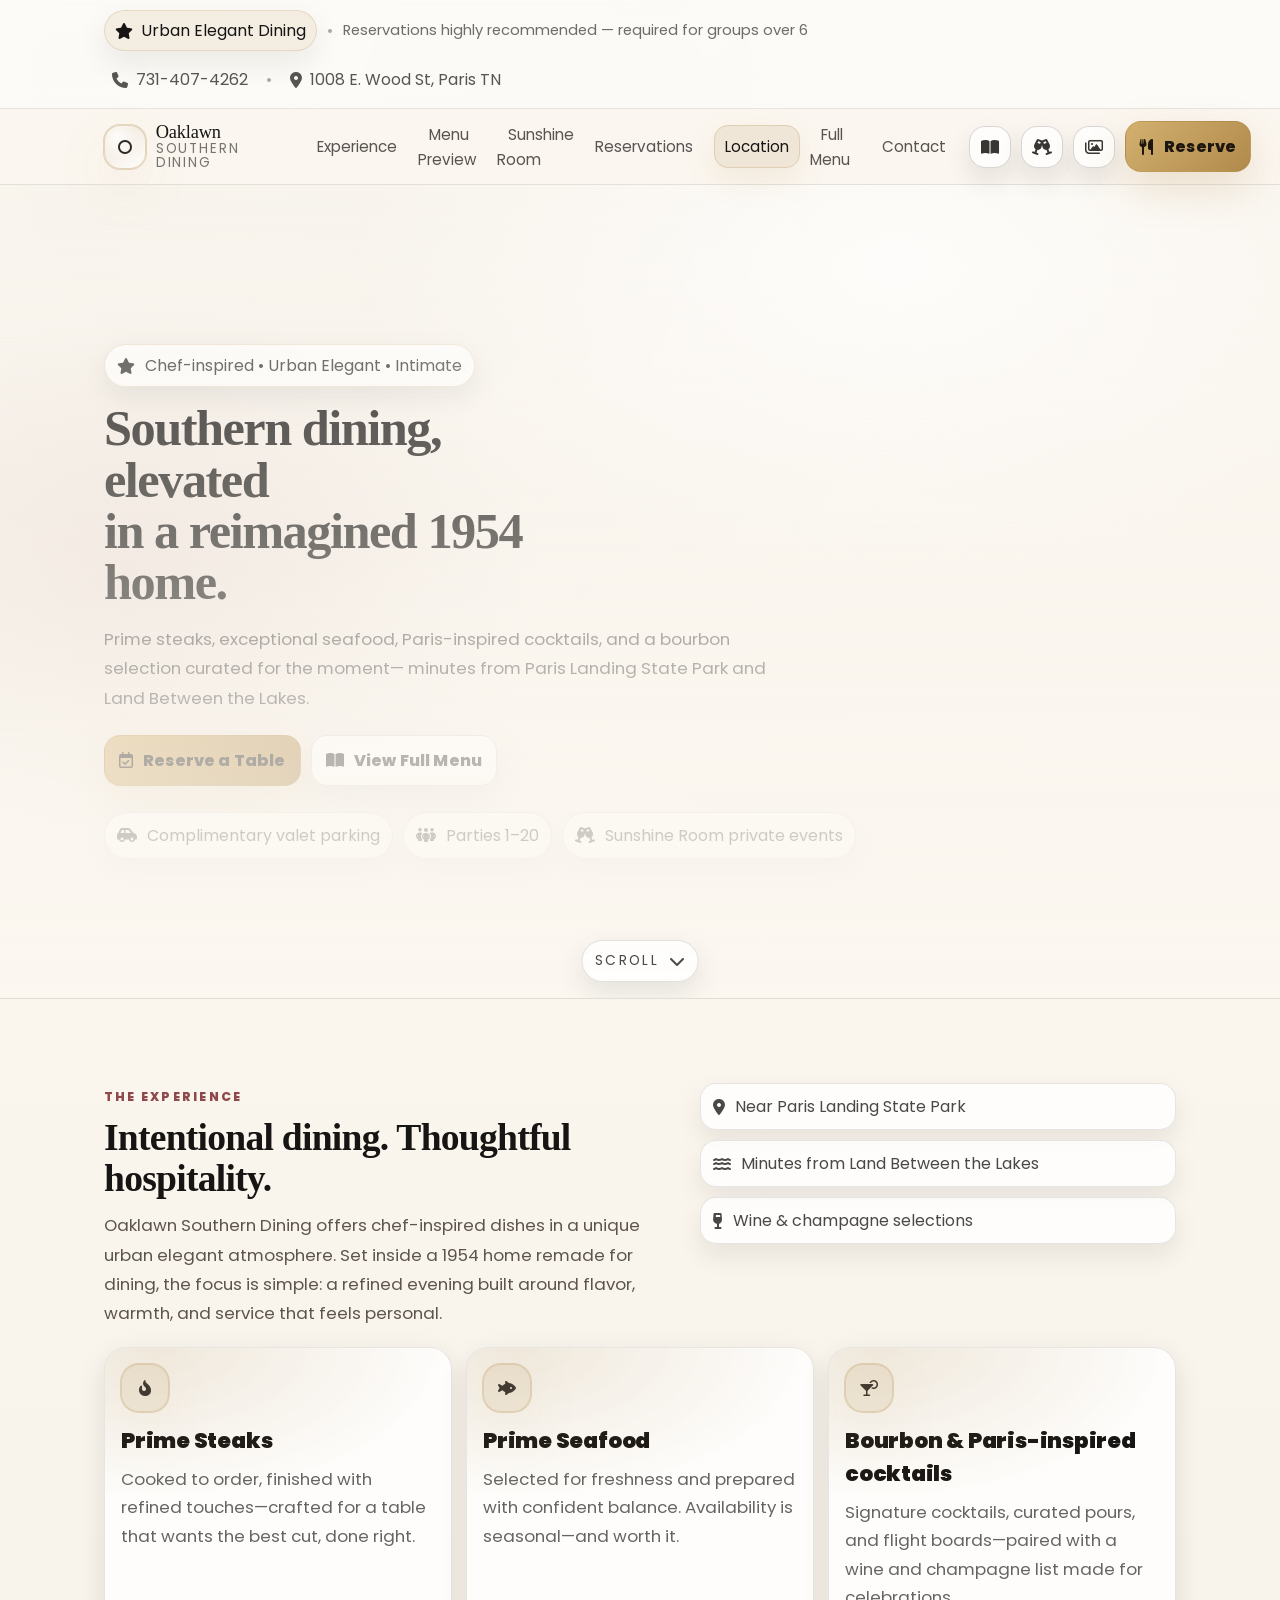
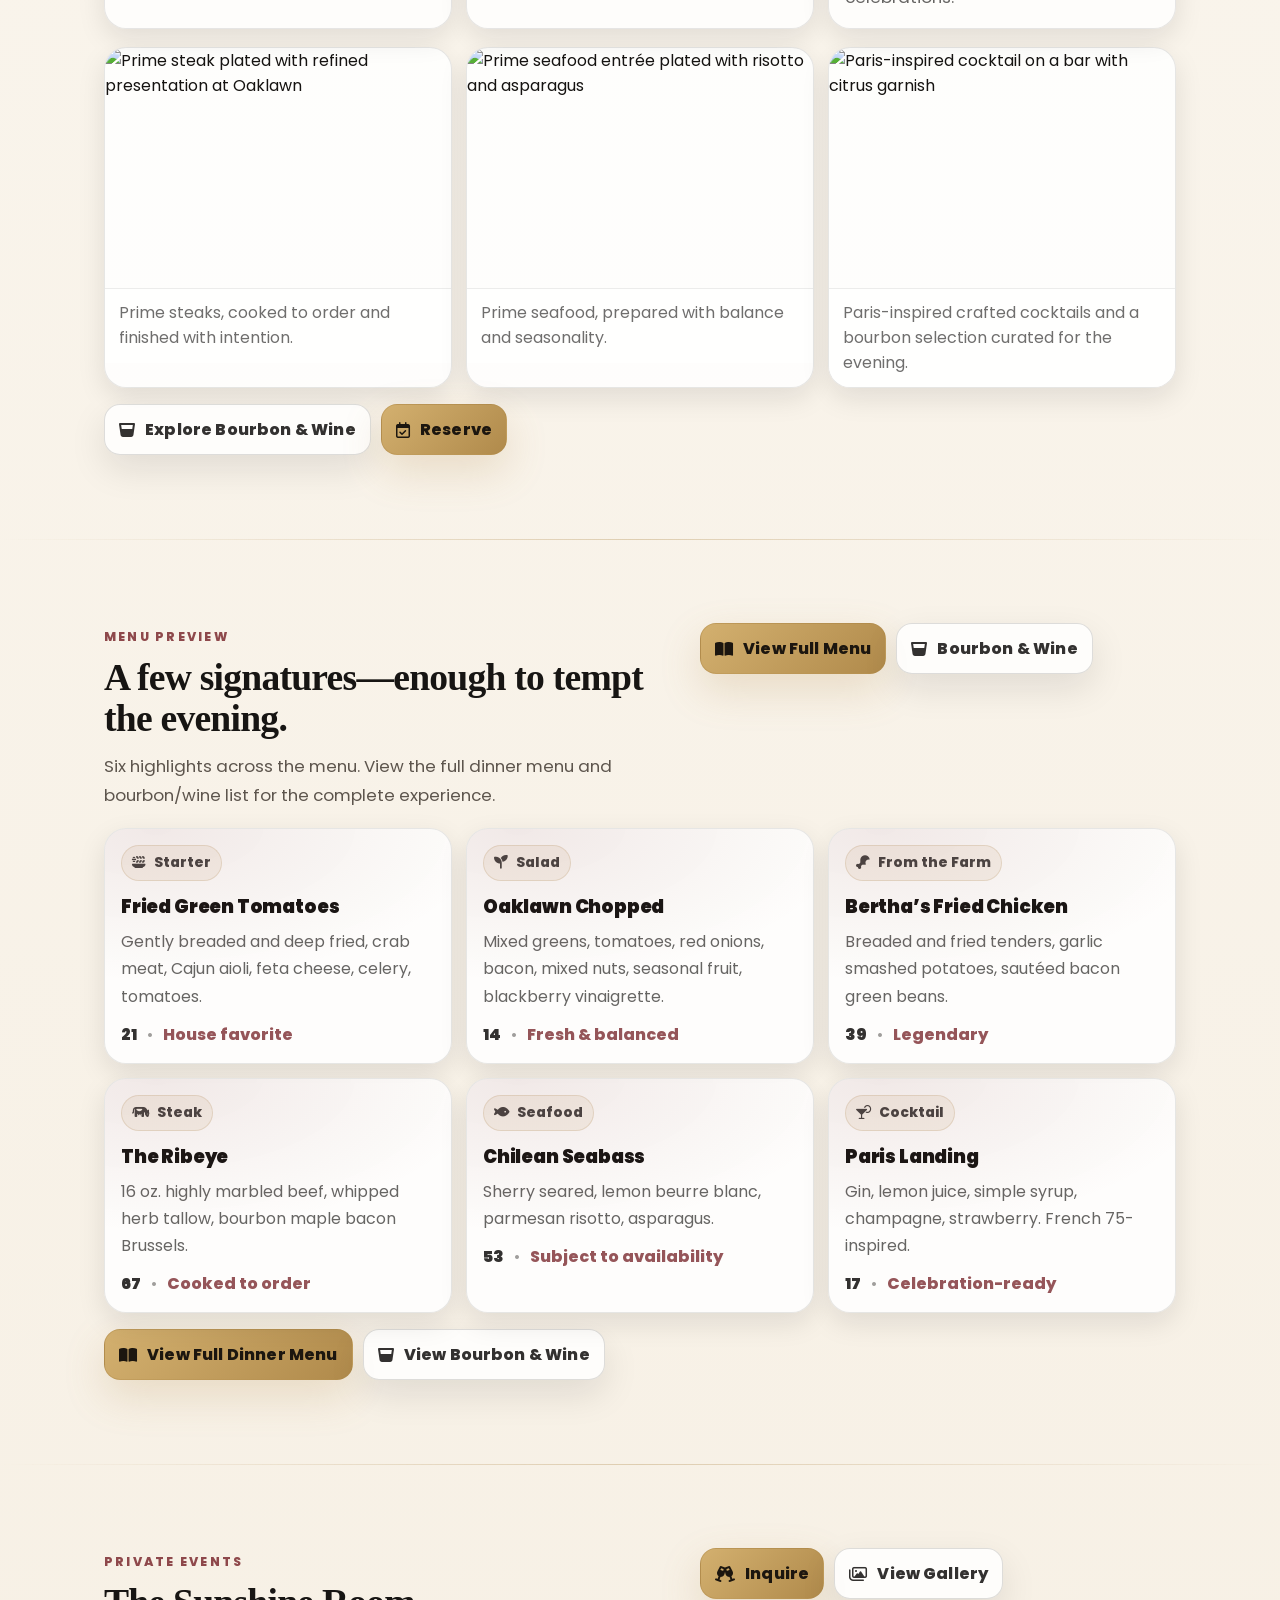
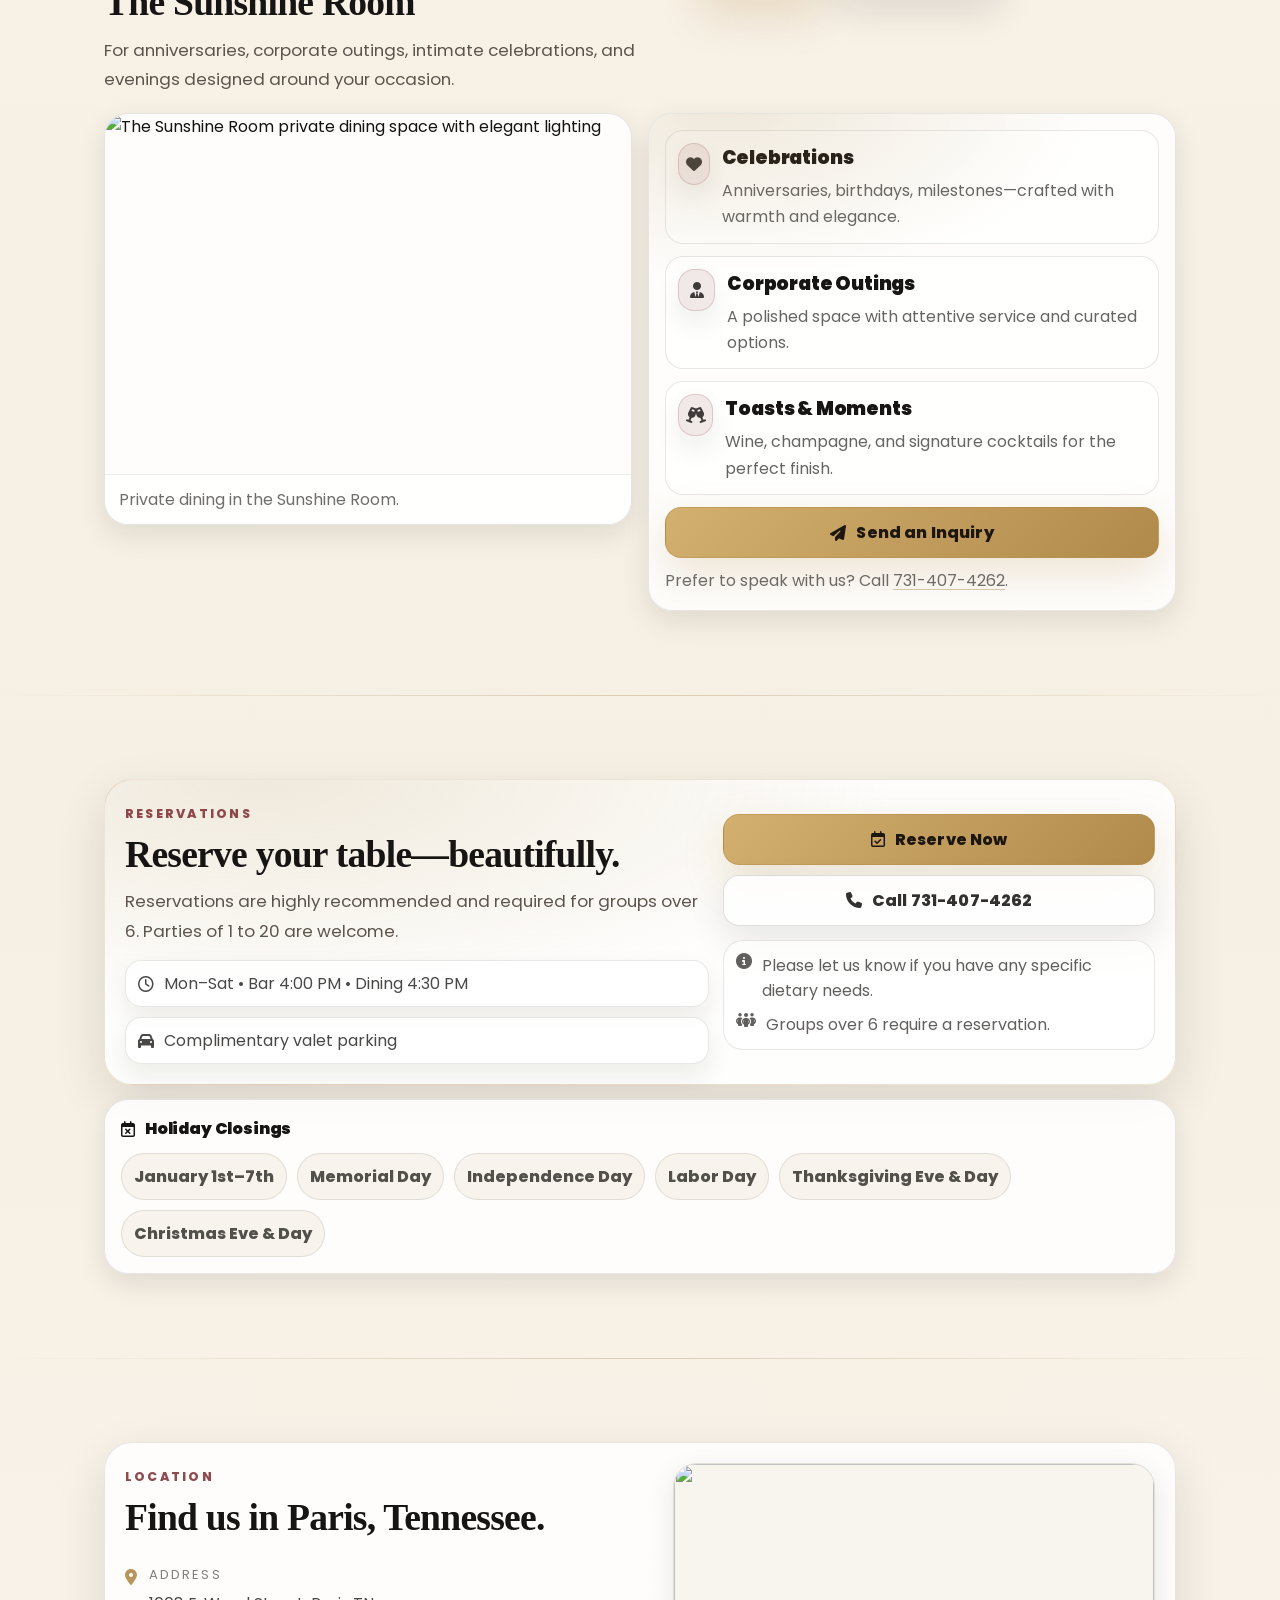
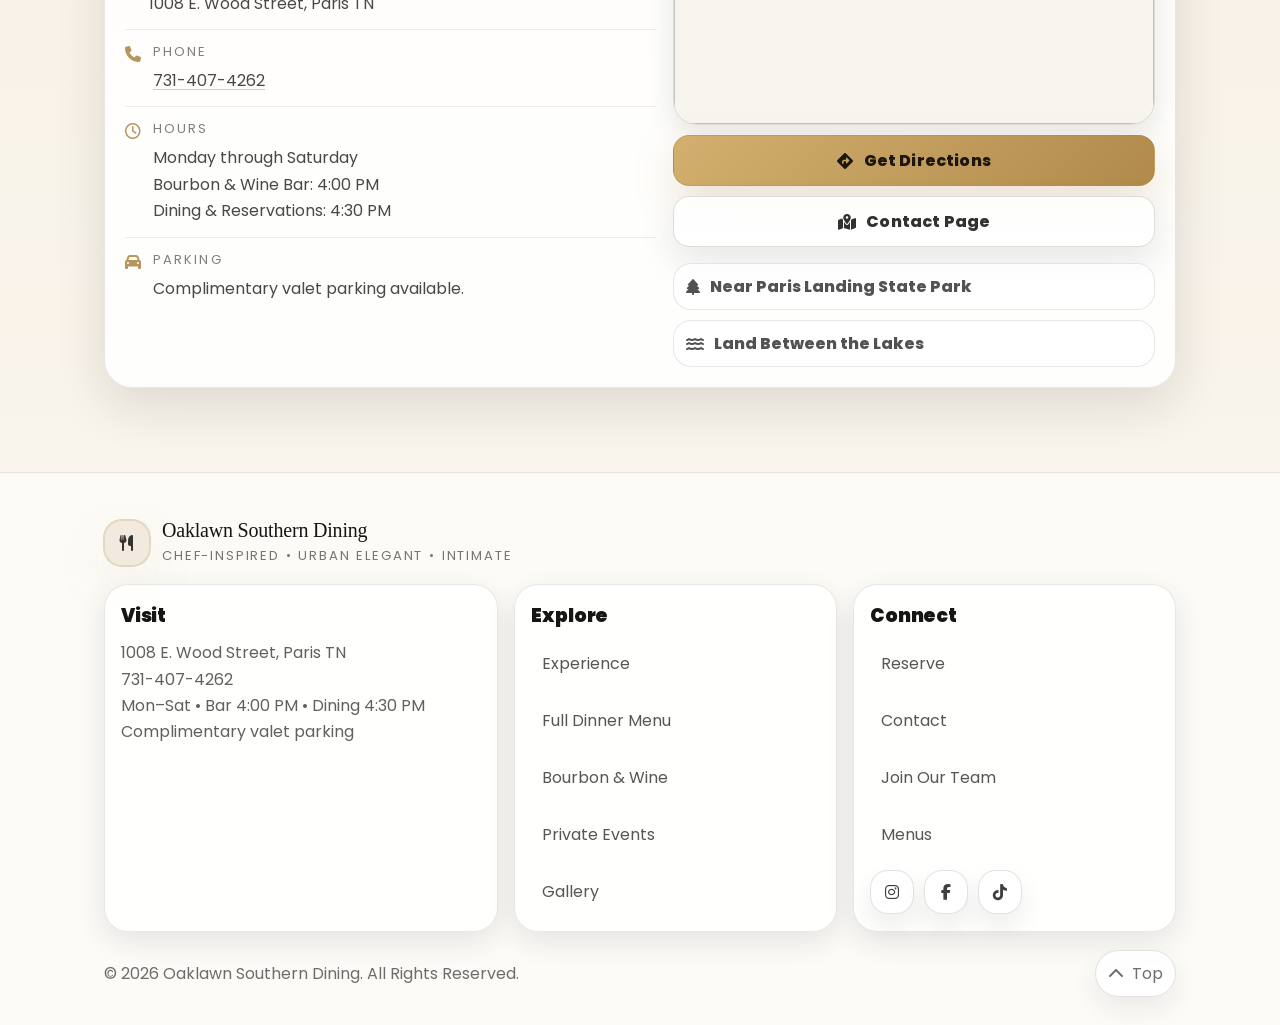
==== index.html @ 1b2ac6ef "Update index.html" ====
<!doctype html>
<html lang="en">
<head>
  <meta charset="utf-8" />
  <meta name="viewport" content="width=device-width,initial-scale=1" />
  <title> April Blossoms</title>

  <!-- Font & Icons -->
  <link href="https://fonts.googleapis.com/css2?family=Poppins:wght@300;400;600;700&display=swap" rel="stylesheet">
  <link rel="stylesheet" href="https://cdnjs.cloudflare.com/ajax/libs/font-awesome/6.4.0/css/all.min.css" integrity="sha512-p8fXwXg6X0wq2b1vKxQk3y2p9CwqQxZl3s2s8xYQ7Kqg0q2QY2KxqQ==" crossorigin="anonymous" referrerpolicy="no-referrer" />

  <!-- Paystack & jsPDF (for receipt generation) -->
  <script src="https://js.paystack.co/v1/inline.js"></script>
  <script src="https://cdnjs.cloudflare.com/ajax/libs/jspdf/2.5.1/jspdf.umd.min.js"></script>

  <!-- Google Fonts: Raleway & Open Sans -->
  <link rel="preconnect" href="https://fonts.googleapis.com" />
  <link rel="preconnect" href="https://fonts.gstatic.com" crossorigin />
  <link href="https://fonts.googleapis.com/css2?family=Raleway:wght@400;700&family=Open+Sans&display=swap" rel="stylesheet" />
  <!-- Font Awesome Icons -->
  <link rel="stylesheet" href="https://cdnjs.cloudflare.com/ajax/libs/font-awesome/6.4.0/css/all.min.css" crossorigin="anonymous" referrerpolicy="no-referrer" />
<style>
  /* =========================================================
   Oaklawn Southern Dining — LIGHT MODE (Lux + Vintage)
   Mobile-first • Premium typography • Phone-perfect
   Works with your latest HOME body structure.
   ========================================================= */

/* ---------------------------
   Modern Reset
--------------------------- */
*,
*::before,
*::after { box-sizing: border-box; }

html { -webkit-text-size-adjust: 100%; text-rendering: optimizeLegibility; }
body { margin: 0; min-height: 100vh; }
img, video { display:block; max-width:100%; height:auto; }
button, input, select, textarea { font: inherit; }
a { color: inherit; text-decoration: none; }
ul, ol { list-style:none; padding:0; margin:0; }
h1,h2,h3,h4,p,figure { margin:0; }
:focus { outline: none; }

@media (prefers-reduced-motion: reduce){
  *,*::before,*::after { transition-duration: .001ms !important; animation-duration: .001ms !important; }
}

/* ---------------------------
   Theme Tokens (Light Vintage Luxury)
--------------------------- */
:root{
  /* Surfaces */
  --bg: #fbf7f0;      /* parchment */
  --bg-2:#f6efe3;     /* warm ivory */
  --paper:#fffaf2;    /* elegant paper */
  --surface: rgba(255,255,255,0.82);
  --surface-2: rgba(255,255,255,0.92);

  /* Ink */
  --ink: #171513;     /* warm near-black */
  --ink-2:#2a2622;
  --muted:#5d554d;
  --subtle:#7a726a;

  /* Vintage accents */
  --gold: #b08a4b;    /* brass */
  --gold-2:#d3b06f;   /* highlight */
  --wine:#7b2a2f;     /* deep vintage red */
  --olive:#3f4b3b;

  /* Lines & shadows */
  --stroke: rgba(23,21,19,0.10);
  --stroke-2: rgba(23,21,19,0.16);
  --shadow: 0 18px 50px rgba(23,21,19,0.12);
  --shadow-2: 0 10px 28px rgba(23,21,19,0.10);
  --glow: 0 0 0 1px rgba(176,138,75,0.30), 0 20px 55px rgba(176,138,75,0.10);

  /* Radius */
  --r-sm: 14px;
  --r-md: 18px;
  --r-lg: 26px;

  /* Layout */
  --container: 1120px;
  --pad: 18px;
  --section-y: 54px;

  /* Typography */
  --serif: "Playfair Display","Cormorant Garamond","Georgia",serif;
  --sans: "Inter","Poppins",system-ui,-apple-system,Segoe UI,Roboto,Arial,sans-serif;

  --h1: clamp(2.05rem, 7vw, 3.15rem);
  --h2: clamp(1.55rem, 4.9vw, 2.35rem);
  --h3: clamp(1.12rem, 3.2vw, 1.35rem);
  --p:  clamp(0.98rem, 2.7vw, 1.05rem);
}

/* Body light theme */
body.theme-lux.theme-light{
  color: var(--ink);
  font-family: var(--sans);
  background:
    radial-gradient(900px 480px at 75% -10%, rgba(176,138,75,0.18), transparent 62%),
    radial-gradient(700px 460px at 10% 10%, rgba(123,42,47,0.10), transparent 60%),
    linear-gradient(180deg, var(--bg) 0%, var(--bg-2) 70%, var(--bg) 100%);
  position: relative;
  overflow-x: hidden;
}

/* Subtle paper grain (very light) */
body.theme-lux.theme-light::before{
  content:"";
  position: fixed;
  inset: 0;
  pointer-events: none;
  background:
    radial-gradient(circle at 20% 15%, rgba(23,21,19,0.05), transparent 55%),
    radial-gradient(circle at 80% 20%, rgba(23,21,19,0.03), transparent 60%),
    repeating-linear-gradient(0deg, rgba(23,21,19,0.015) 0 1px, transparent 1px 3px);
  opacity: 0.25;
  mix-blend-mode: multiply;
  z-index: 0;
}
header, main, footer, section { position: relative; z-index: 1; }

/* Lock scroll for modals/drawer */
.is-locked { overflow: hidden; }

/* ---------------------------
   Accessibility utilities
--------------------------- */
.sr-only{
  position:absolute!important;
  width:1px;height:1px;
  padding:0;margin:-1px;
  overflow:hidden;clip:rect(0,0,0,0);
  white-space:nowrap;border:0;
}
.skip-link{
  position:absolute;
  left: 12px;
  top: 12px;
  transform: translateY(-220%);
  background: rgba(255,255,255,0.92);
  border: 1px solid rgba(176,138,75,0.28);
  color: var(--ink);
  padding: 10px 12px;
  border-radius: 12px;
  box-shadow: var(--shadow-2);
  z-index: 9999;
}
.skip-link:focus{ transform: translateY(0); box-shadow: var(--glow); }

/* Tap polish */
a, button { -webkit-tap-highlight-color: transparent; }
.btn, .icon-btn, .chip, .nav__link, .drawer__link { touch-action: manipulation; }
input, select, textarea { font-size: 16px; } /* iOS zoom prevention */

/* ---------------------------
   Layout blocks
--------------------------- */
.section{ padding: var(--section-y) 0; }
.section__inner{
  width: min(var(--container), 100%);
  margin: 0 auto;
  padding: 0 var(--pad);
}
.section__header{ margin-bottom: 18px; }
.section__header--split{ display:grid; gap: 14px; }
.section__eyebrow{
  display:inline-flex;
  align-items:center;
  gap: 10px;
  font-size: 0.78rem;
  letter-spacing: 0.18em;
  text-transform: uppercase;
  color: rgba(123,42,47,0.85);
  font-weight: 750;
}
.section__title{
  margin-top: 10px;
  font-family: var(--serif);
  font-size: var(--h2);
  line-height: 1.08;
  letter-spacing: -0.02em;
}
.section__lead{
  margin-top: 12px;
  font-size: var(--p);
  line-height: 1.75;
  color: var(--muted);
  max-width: 70ch;
}

/* Vintage divider between sections */
.section + .section{ position: relative; }
.section + .section::before{
  content:"";
  position:absolute;
  top: 0;
  left: 0; right: 0;
  height: 1px;
  background: linear-gradient(90deg, transparent, rgba(176,138,75,0.35), transparent);
}

/* Split header on desktop */
@media (min-width: 860px){
  :root{ --pad: 24px; --section-y: 84px; }
  .section__header--split{
    grid-template-columns: 1.1fr 0.9fr;
    align-items: start;
  }
}

/* ---------------------------
   Topbar
--------------------------- */
.topbar{
  background: rgba(255,255,255,0.55);
  border-bottom: 1px solid var(--stroke);
  backdrop-filter: blur(14px);
}
.topbar__inner{
  width: min(var(--container), 100%);
  margin: 0 auto;
  padding: 10px var(--pad);
  display:flex;
  gap: 10px;
  flex-wrap: wrap;
  justify-content: space-between;
  align-items: center;
}
.topbar__left, .topbar__right{
  display:flex;
  gap: 10px;
  align-items:center;
  flex-wrap: wrap;
}
.topbar__badge{
  display:inline-flex;
  align-items:center;
  gap: 8px;
  padding: 7px 10px;
  border-radius: 999px;
  background: rgba(176,138,75,0.12);
  border: 1px solid rgba(176,138,75,0.22);
  color: var(--ink);
  box-shadow: 0 12px 30px rgba(23,21,19,0.08);
}
.topbar__sep{ color: rgba(23,21,19,0.35); }
.topbar__note{ color: rgba(23,21,19,0.62); font-size: 0.92rem; }
.topbar__link{
  display:inline-flex;
  align-items:center;
  gap: 8px;
  padding: 6px 8px;
  border-radius: 12px;
  color: rgba(23,21,19,0.72);
}
.topbar__link:hover{
  background: rgba(255,255,255,0.75);
  border: 1px solid rgba(176,138,75,0.18);
  color: var(--ink);
}

/* ---------------------------
   Header
--------------------------- */
.header.header--light{
  position: sticky;
  top: 0;
  z-index: 2000;
  background: rgba(251,247,240,0.78);
  border-bottom: 1px solid var(--stroke);
  backdrop-filter: blur(16px);
  transition: box-shadow .25s ease, background .25s ease;
}
.header.is-scrolled{
  background: rgba(251,247,240,0.90);
  box-shadow: 0 16px 45px rgba(23,21,19,0.12);
}
.header__inner{
  width: min(var(--container), 100%);
  margin: 0 auto;
  padding: 12px var(--pad);
  display:grid;
  grid-template-columns: auto 1fr auto;
  gap: 12px;
  align-items:center;
}

/* Brand */
.brand{
  display:inline-flex;
  align-items:center;
  gap: 10px;
  min-width: 190px;
}
.brand__mark{
  width: 44px; height: 44px;
  border-radius: 16px;
  display:grid; place-items:center;
  background:
    radial-gradient(22px 22px at 30% 25%, rgba(255,255,255,0.9), rgba(255,255,255,0.2)),
    linear-gradient(145deg, rgba(176,138,75,0.22), rgba(255,255,255,0.65));
  border: 1px solid rgba(176,138,75,0.30);
  box-shadow: var(--glow);
  color: rgba(23,21,19,0.90);
}
.brand__type{ line-height:1.05; display:grid; }
.brand__name{
  font-family: var(--serif);
  font-size: 1.15rem;
  letter-spacing: -0.01em;
}
.brand__sub{
  font-size: 0.84rem;
  letter-spacing: 0.14em;
  text-transform: uppercase;
  color: rgba(23,21,19,0.58);
}

/* Nav */
.nav__toggle{
  width: 44px; height: 44px;
  border-radius: 16px;
  border: 1px solid var(--stroke-2);
  background: rgba(255,255,255,0.70);
  color: rgba(23,21,19,0.88);
  box-shadow: 0 12px 28px rgba(23,21,19,0.10);
}
.nav__toggle:hover{ background: rgba(255,255,255,0.90); }
.nav__toggle:focus-visible{ box-shadow: var(--glow); }

.nav__list{ display:none; gap: 10px; justify-content:center; align-items:center; }
.nav__link{
  padding: 10px 10px;
  border-radius: 14px;
  color: rgba(23,21,19,0.72);
  font-size: 0.95rem;
  position: relative;
  border: 1px solid transparent;
}
.nav__link:hover{
  background: rgba(255,255,255,0.78);
  border-color: rgba(176,138,75,0.18);
  color: var(--ink);
}
.nav__link.is-active{
  background: rgba(176,138,75,0.14);
  border-color: rgba(176,138,75,0.26);
  box-shadow: 0 12px 30px rgba(176,138,75,0.12);
  color: var(--ink);
}

@media (min-width: 1020px){
  .nav__toggle{ display:none; }
  .nav__list{ display:inline-flex; }
}

/* Actions */
.header__actions{
  display:inline-flex;
  gap: 10px;
  align-items:center;
  justify-content: flex-end;
}
.icon-btn{
  width: 42px; height: 42px;
  display:grid; place-items:center;
  border-radius: 16px;
  border: 1px solid var(--stroke-2);
  background: rgba(255,255,255,0.70);
  color: rgba(23,21,19,0.86);
  box-shadow: 0 12px 26px rgba(23,21,19,0.10);
  transition: transform .15s ease, background .2s ease;
}
.icon-btn:hover{ background: rgba(255,255,255,0.92); transform: translateY(-1px); }
.icon-btn:active{ transform: translateY(0); }

/* Buttons */
.btn{
  display:inline-flex;
  align-items:center;
  justify-content:center;
  gap: 10px;
  padding: 12px 14px;
  border-radius: 16px;
  border: 1px solid transparent;
  font-weight: 780;
  letter-spacing: 0.01em;
  user-select:none;
  transition: transform .15s ease, box-shadow .2s ease, background .2s ease, border-color .2s ease;
}
.btn--full{ width: 100%; }
.btn:active{ transform: translateY(1px); }
.btn:focus-visible{ box-shadow: var(--glow); }

.btn--primary{
  background: linear-gradient(135deg, var(--gold-2), var(--gold));
  color: #1c160f;
  border-color: rgba(176,138,75,0.45);
  box-shadow: 0 16px 40px rgba(176,138,75,0.22);
}
.btn--primary:hover{ transform: translateY(-1px); box-shadow: 0 18px 48px rgba(176,138,75,0.26); }

.btn--secondary{
  background: rgba(255,255,255,0.82);
  border-color: rgba(23,21,19,0.14);
  color: rgba(23,21,19,0.88);
  box-shadow: 0 14px 36px rgba(23,21,19,0.10);
}
.btn--secondary:hover{ transform: translateY(-1px); background: rgba(255,255,255,0.94); }

.btn--ghost{
  background: rgba(123,42,47,0.08);
  border-color: rgba(123,42,47,0.18);
  color: rgba(23,21,19,0.88);
}

@media (max-width: 420px){
  .header__actions .icon-btn{ display:none; } /* keep clean on phones */
  .brand{ min-width: 160px; }
}

/* ---------------------------
   Drawer (Mobile)
--------------------------- */
.drawer{ position: fixed; inset: 0; display:none; z-index: 5000; }
.drawer.is-open{ display:block; }
.drawer__backdrop{
  position:absolute; inset:0;
  background: rgba(23,21,19,0.45);
  backdrop-filter: blur(8px);
}
.drawer__panel{
  position:absolute;
  left: 10px; right: 10px; top: 10px;
  max-width: 560px;
  margin: 0 auto;
  background: rgba(255,255,255,0.92);
  border: 1px solid rgba(176,138,75,0.24);
  border-radius: var(--r-lg);
  box-shadow: var(--shadow);
  overflow:hidden;
}
.drawer__header{
  display:flex;
  justify-content: space-between;
  align-items:center;
  padding: 14px 14px;
  border-bottom: 1px solid rgba(23,21,19,0.10);
  background: linear-gradient(180deg, rgba(176,138,75,0.10), rgba(255,255,255,0.55));
}
.drawer__title{
  font-family: var(--serif);
  font-size: 1.35rem;
  letter-spacing: -0.02em;
}
.drawer__close{
  width: 44px; height: 44px;
  border-radius: 16px;
  border: 1px solid rgba(23,21,19,0.14);
  background: rgba(255,255,255,0.75);
  color: rgba(23,21,19,0.86);
}
.drawer__close:hover{ background: rgba(255,255,255,0.95); }

.drawer__body{ padding: 14px; display:grid; gap: 10px; }
.drawer__link{
  display:flex;
  align-items:center;
  gap: 10px;
  padding: 12px 12px;
  border-radius: 16px;
  border: 1px solid rgba(23,21,19,0.10);
  background: rgba(255,255,255,0.72);
  color: rgba(23,21,19,0.86);
}
.drawer__link:hover{
  background: rgba(255,255,255,0.95);
  border-color: rgba(176,138,75,0.18);
}
.drawer__link.is-active{
  background: rgba(176,138,75,0.14);
  border-color: rgba(176,138,75,0.26);
}
.drawer__divider{
  height: 1px;
  background: linear-gradient(90deg, transparent, rgba(176,138,75,0.35), transparent);
  margin: 8px 0;
}
.drawer__cta{ display:grid; gap: 10px; margin-top: 6px; }
.drawer__meta{
  margin-top: 6px;
  border-radius: 18px;
  border: 1px solid rgba(23,21,19,0.10);
  background: rgba(176,138,75,0.08);
  padding: 12px;
}
.meta-row{ display:flex; align-items:center; gap: 10px; color: rgba(23,21,19,0.78); }
.meta-row + .meta-row{ margin-top: 8px; }

/* ---------------------------
   Hero (Light Cinematic)
--------------------------- */
.hero.hero--light{
  position: relative;
  min-height: calc(100svh - 86px);
  display:grid;
  place-items:center;
  overflow:hidden;
  border-bottom: 1px solid var(--stroke);
}
.hero__media{ position:absolute; inset:0; }
.hero__video{
  width:100%;
  height:100%;
  object-fit: cover;
  filter: saturate(1.05) contrast(1.02) brightness(0.92);
  transform: scale(1.02);
}
.hero__overlay.hero__overlay--light{
  position:absolute; inset:0;
  background:
    radial-gradient(900px 520px at 70% 10%, rgba(255,255,255,0.72), rgba(255,255,255,0.0) 60%),
    linear-gradient(180deg, rgba(251,247,240,0.10) 0%, rgba(251,247,240,0.35) 35%, rgba(251,247,240,0.92) 100%);
}
.hero__content{
  width: min(var(--container), 100%);
  margin: 0 auto;
  padding: 86px var(--pad) 66px;
  display:grid;
  gap: 16px;
  align-items:start;
}
.hero__kicker{
  width: fit-content;
  display:inline-flex;
  align-items:center;
  gap: 10px;
  padding: 8px 12px;
  border-radius: 999px;
  border: 1px solid rgba(176,138,75,0.24);
  background: rgba(255,255,255,0.72);
  color: rgba(23,21,19,0.82);
  box-shadow: var(--shadow-2);
}
.hero__title{
  font-family: var(--serif);
  font-size: var(--h1);
  line-height: 1.02;
  letter-spacing: -0.03em;
  max-width: 18ch;
}
.hero__subtitle{
  color: rgba(23,21,19,0.70);
  font-size: var(--p);
  line-height: 1.75;
  max-width: 62ch;
}
.hero__cta{ display:flex; gap: 10px; flex-wrap: wrap; margin-top: 6px; }
.hero__highlights{ display:flex; gap: 10px; flex-wrap: wrap; margin-top: 10px; }
.pill{
  display:inline-flex;
  align-items:center;
  gap: 10px;
  padding: 10px 12px;
  border-radius: 999px;
  border: 1px solid rgba(23,21,19,0.12);
  background: rgba(255,255,255,0.75);
  color: rgba(23,21,19,0.78);
  box-shadow: 0 12px 30px rgba(23,21,19,0.08);
}
.hero__scroll{
  position:absolute;
  left: 50%;
  bottom: 16px;
  transform: translateX(-50%);
  display:inline-flex;
  align-items:center;
  gap: 10px;
  padding: 10px 12px;
  border-radius: 999px;
  border: 1px solid rgba(23,21,19,0.12);
  background: rgba(255,255,255,0.78);
  color: rgba(23,21,19,0.78);
  box-shadow: var(--shadow-2);
}
.hero__scroll:hover{ background: rgba(255,255,255,0.92); }
.hero__scroll-text{
  font-size: 0.86rem;
  letter-spacing: 0.18em;
  text-transform: uppercase;
}

/* ---------------------------
   Meta chips (used in Experience + Reservations)
--------------------------- */
.meta-chip{
  display:flex;
  align-items:center;
  gap: 10px;
  padding: 10px 12px;
  border-radius: 16px;
  border: 1px solid rgba(23,21,19,0.10);
  background: rgba(255,255,255,0.78);
  color: rgba(23,21,19,0.78);
  box-shadow: 0 12px 26px rgba(23,21,19,0.08);
}

/* ---------------------------
   Experience
--------------------------- */
.experience__aside{ display:grid; gap: 10px; }
.experience__grid{
  display:grid;
  gap: 12px;
  margin-top: 18px;
}
.card.card--feature{
  background: rgba(255,255,255,0.80);
  border: 1px solid rgba(23,21,19,0.10);
  border-radius: 22px;
  padding: 16px;
  box-shadow: var(--shadow-2);
  position: relative;
  overflow:hidden;
}
.card.card--feature::before{
  content:"";
  position:absolute; inset:-1px;
  background: radial-gradient(420px 220px at 15% 0%, rgba(176,138,75,0.18), transparent 70%);
  pointer-events:none;
}
.card__icon{
  width: 48px; height: 48px;
  border-radius: 18px;
  display:grid; place-items:center;
  background: rgba(176,138,75,0.14);
  border: 1px solid rgba(176,138,75,0.22);
  box-shadow: var(--glow);
  color: rgba(23,21,19,0.88);
}
.card__title{
  margin-top: 12px;
  font-size: var(--h3);
  font-weight: 900;
  letter-spacing: -0.01em;
}
.card__text{
  margin-top: 8px;
  color: rgba(23,21,19,0.66);
  line-height: 1.7;
  font-size: var(--p);
}

.experience__media{
  display:grid;
  gap: 12px;
  margin-top: 18px;
}
.media{
  border-radius: 22px;
  border: 1px solid rgba(23,21,19,0.10);
  background: rgba(255,255,255,0.84);
  overflow:hidden;
  box-shadow: var(--shadow-2);
}
.media img{
  width:100%;
  height: 220px;
  object-fit: cover;
  filter: saturate(1.02) contrast(1.02);
}
.media figcaption{
  padding: 12px 14px;
  color: rgba(23,21,19,0.62);
  line-height: 1.55;
  border-top: 1px solid rgba(23,21,19,0.08);
  background: rgba(255,255,255,0.70);
}
.experience__cta{
  margin-top: 16px;
  display:flex;
  gap: 10px;
  flex-wrap: wrap;
}

@media (min-width: 760px){
  .experience__grid{ grid-template-columns: repeat(3, 1fr); gap: 14px; }
  .experience__media{ grid-template-columns: repeat(3, 1fr); gap: 14px; }
  .media img{ height: 240px; }
}

/* ---------------------------
   Menu Preview (6 cards)
--------------------------- */
.menu-preview__actions{
  display:flex;
  gap: 10px;
  flex-wrap: wrap;
  justify-content: flex-start;
}
.menu-preview__grid{
  display:grid;
  grid-template-columns: 1fr;
  gap: 12px;
  margin-top: 16px;
}
.menu-card{
  border-radius: 22px;
  border: 1px solid rgba(23,21,19,0.10);
  background: rgba(255,255,255,0.86);
  box-shadow: var(--shadow-2);
  padding: 16px;
  position: relative;
  overflow:hidden;
}
.menu-card::before{
  content:"";
  position:absolute; inset:-1px;
  background: radial-gradient(480px 220px at 15% 0%, rgba(123,42,47,0.10), transparent 70%);
  pointer-events:none;
}
.menu-card__tag{
  display:inline-flex;
  align-items:center;
  gap: 8px;
  padding: 7px 10px;
  border-radius: 999px;
  border: 1px solid rgba(176,138,75,0.20);
  background: rgba(176,138,75,0.10);
  color: rgba(23,21,19,0.78);
  font-weight: 800;
  font-size: 0.86rem;
}
.menu-card__name{
  margin-top: 12px;
  font-size: 1.15rem;
  font-weight: 950;
  letter-spacing: -0.01em;
}
.menu-card__desc{
  margin-top: 8px;
  color: rgba(23,21,19,0.66);
  line-height: 1.7;
}
.menu-card__meta{
  margin-top: 12px;
  display:flex;
  align-items:center;
  gap: 10px;
  color: rgba(23,21,19,0.68);
}
.menu-card__price{
  font-weight: 950;
  color: rgba(23,21,19,0.88);
  font-variant-numeric: tabular-nums;
}
.menu-card__dot{ opacity: 0.6; }
.menu-card__note{ font-weight: 750; color: rgba(123,42,47,0.80); }

.menu-preview__bottom{
  margin-top: 16px;
  display:flex;
  gap: 10px;
  flex-wrap: wrap;
}

@media (min-width: 640px){
  .menu-preview__grid{ grid-template-columns: repeat(2, 1fr); }
}
@media (min-width: 980px){
  .menu-preview__grid{ grid-template-columns: repeat(3, 1fr); gap: 14px; }
}

/* ---------------------------
   Sunshine Room teaser
--------------------------- */
.sunshine__actions{ display:flex; gap: 10px; flex-wrap: wrap; }
.sunshine__grid{
  display:grid;
  gap: 12px;
  margin-top: 16px;
}
.sunshine__image{
  border-radius: 24px;
  overflow:hidden;
  border: 1px solid rgba(23,21,19,0.10);
  background: rgba(255,255,255,0.84);
  box-shadow: var(--shadow-2);
}
.sunshine__image img{
  width:100%;
  height: 260px;
  object-fit: cover;
  filter: saturate(1.02) contrast(1.02);
}
.sunshine__image figcaption{
  padding: 12px 14px;
  color: rgba(23,21,19,0.62);
  border-top: 1px solid rgba(23,21,19,0.08);
  background: rgba(255,255,255,0.70);
}
.sunshine__panel{
  border-radius: 24px;
  border: 1px solid rgba(23,21,19,0.10);
  background: rgba(255,255,255,0.86);
  box-shadow: var(--shadow-2);
  padding: 16px;
  position: relative;
  overflow:hidden;
}
.sunshine__panel::before{
  content:"";
  position:absolute; inset:-1px;
  background: radial-gradient(520px 240px at 15% 0%, rgba(176,138,75,0.18), transparent 70%);
  pointer-events:none;
}
.sunshine__pillars{ display:grid; gap: 12px; }
.pillar{
  display:flex;
  gap: 12px;
  align-items:flex-start;
  padding: 12px;
  border-radius: 18px;
  border: 1px solid rgba(23,21,19,0.10);
  background: rgba(255,255,255,0.72);
}
.pillar i{
  width: 42px; height: 42px;
  display:grid; place-items:center;
  border-radius: 16px;
  background: rgba(123,42,47,0.10);
  border: 1px solid rgba(123,42,47,0.18);
  color: rgba(23,21,19,0.82);
  box-shadow: 0 12px 26px rgba(23,21,19,0.08);
}
.pillar h3{ font-weight: 950; letter-spacing: -0.01em; }
.pillar p{ margin-top: 6px; color: rgba(23,21,19,0.66); line-height: 1.65; }

.sunshine__cta{ margin-top: 12px; display:grid; gap: 10px; }
.sunshine__fineprint{
  color: rgba(23,21,19,0.62);
  line-height: 1.6;
}
.sunshine__fineprint a{
  text-decoration: underline;
  text-decoration-color: rgba(176,138,75,0.45);
  text-underline-offset: 3px;
}

@media (min-width: 980px){
  .sunshine__grid{ grid-template-columns: 1fr 1fr; gap: 16px; align-items: start; }
  .sunshine__image img{ height: 360px; }
}

/* ---------------------------
   Reservations block (panel + holiday)
--------------------------- */
.reserve__panel{
  border-radius: 28px;
  border: 1px solid rgba(176,138,75,0.22);
  background:
    radial-gradient(900px 320px at 15% 0%, rgba(176,138,75,0.18), transparent 70%),
    rgba(255,255,255,0.88);
  box-shadow: var(--shadow);
  padding: 16px;
  display:grid;
  gap: 14px;
}
.reserve__notes{ display:grid; gap: 10px; margin-top: 14px; }
.reserve__cta{ display:grid; gap: 10px; }
.reserve__fine{
  margin-top: 4px;
  border-radius: 20px;
  border: 1px solid rgba(23,21,19,0.10);
  background: rgba(255,255,255,0.72);
  padding: 12px;
}
.fine-row{
  display:flex;
  gap: 10px;
  align-items:flex-start;
  color: rgba(23,21,19,0.68);
  line-height: 1.6;
}
.fine-row + .fine-row{ margin-top: 8px; }

/* Holiday chip list */
.holiday{
  margin-top: 14px;
  border-radius: 24px;
  border: 1px solid rgba(23,21,19,0.10);
  background: rgba(255,255,255,0.82);
  box-shadow: var(--shadow-2);
  padding: 16px;
}
.holiday__title{
  display:flex;
  align-items:center;
  gap: 10px;
  font-weight: 950;
  letter-spacing: -0.01em;
}
.holiday__list{
  margin-top: 12px;
  display:flex;
  flex-wrap: wrap;
  gap: 10px;
}
.holiday__item{
  padding: 10px 12px;
  border-radius: 999px;
  border: 1px solid rgba(23,21,19,0.10);
  background: rgba(176,138,75,0.08);
  color: rgba(23,21,19,0.74);
  font-weight: 750;
}

@media (min-width: 980px){
  .reserve__panel{
    grid-template-columns: 1.15fr 0.85fr;
    align-items:center;
    padding: 20px;
  }
}

/* ---------------------------
   Location strip (no big map)
--------------------------- */
.location__strip{
  border-radius: 28px;
  border: 1px solid rgba(23,21,19,0.10);
  background: rgba(255,255,255,0.86);
  box-shadow: var(--shadow);
  padding: 16px;
  display:grid;
  gap: 14px;
}
.location__rows{ margin-top: 14px; }
.contact-row{
  display:flex;
  gap: 12px;
  align-items:flex-start;
  padding: 12px 0;
  border-top: 1px solid rgba(23,21,19,0.08);
}
.contact-row:first-of-type{ border-top: 0; }
.contact-row i{
  color: rgba(176,138,75,0.90);
  margin-top: 4px;
}
.contact-row__label{
  font-size: 0.82rem;
  letter-spacing: 0.16em;
  text-transform: uppercase;
  color: rgba(23,21,19,0.55);
}
.contact-row__value{
  margin-top: 6px;
  color: rgba(23,21,19,0.78);
  line-height: 1.65;
}
.contact-row__value a{
  text-decoration: underline;
  text-decoration-color: rgba(176,138,75,0.45);
  text-underline-offset: 3px;
}

.mini-map{
  border-radius: 24px;
  overflow:hidden;
  border: 1px solid rgba(23,21,19,0.10);
  background: rgba(176,138,75,0.08);
  box-shadow: var(--shadow-2);
}
.mini-map img{
  width:100%;
  height: 200px;
  object-fit: cover;
  filter: contrast(1.02) saturate(1.0);
}
.location__buttons{ display:grid; gap: 10px; margin-top: 10px; }
.location__nearby{
  margin-top: 6px;
  display:grid;
  gap: 10px;
}
.nearby{
  display:flex;
  gap: 10px;
  align-items:center;
  padding: 10px 12px;
  border-radius: 18px;
  border: 1px solid rgba(23,21,19,0.10);
  background: rgba(255,255,255,0.72);
  color: rgba(23,21,19,0.74);
  font-weight: 750;
}

@media (min-width: 980px){
  .location__strip{
    grid-template-columns: 1.05fr 0.95fr;
    align-items: start;
    gap: 16px;
    padding: 20px;
  }
  .mini-map img{ height: 260px; }
}

/* ---------------------------
   Footer
--------------------------- */
.footer.footer--light{
  padding: 46px 0 28px;
  border-top: 1px solid var(--stroke);
  background: rgba(255,255,255,0.55);
}
.footer__inner{
  width: min(var(--container), 100%);
  margin: 0 auto;
  padding: 0 var(--pad);
  display:grid;
  gap: 18px;
}
.footer__brand{
  display:flex;
  gap: 12px;
  align-items:center;
}
.footer__logo{
  width: 46px; height: 46px;
  border-radius: 18px;
  display:grid; place-items:center;
  background: rgba(176,138,75,0.14);
  border: 1px solid rgba(176,138,75,0.22);
  box-shadow: var(--glow);
  color: rgba(23,21,19,0.86);
}
.footer__name{
  font-family: var(--serif);
  font-size: 1.25rem;
  letter-spacing: -0.01em;
}
.footer__tagline{
  margin-top: 4px;
  color: rgba(23,21,19,0.58);
  letter-spacing: 0.14em;
  text-transform: uppercase;
  font-size: 0.82rem;
}
.footer__cols{
  display:grid;
  gap: 14px;
}
.footer__col{
  border-radius: 24px;
  border: 1px solid rgba(23,21,19,0.10);
  background: rgba(255,255,255,0.84);
  box-shadow: var(--shadow-2);
  padding: 16px;
}
.footer__title{
  font-weight: 950;
  letter-spacing: -0.01em;
  margin-bottom: 10px;
}
.footer__line{
  color: rgba(23,21,19,0.68);
  line-height: 1.65;
}
.footer__links{ display:grid; gap: 10px; }
.footer__links a,
.footer__link-btn{
  display:inline-flex;
  padding: 10px 10px;
  border-radius: 14px;
  border: 1px solid transparent;
  background: transparent;
  color: rgba(23,21,19,0.72);
  text-align: left;
}
.footer__links a:hover,
.footer__link-btn:hover{
  background: rgba(176,138,75,0.10);
  border-color: rgba(176,138,75,0.18);
  color: var(--ink);
}
.footer__link-btn{
  width: fit-content;
  cursor: pointer;
}

.footer__social{
  margin-top: 12px;
  display:flex;
  gap: 10px;
  flex-wrap: wrap;
}
.social{
  width: 44px; height: 44px;
  border-radius: 18px;
  display:grid; place-items:center;
  border: 1px solid rgba(23,21,19,0.12);
  background: rgba(255,255,255,0.78);
  color: rgba(23,21,19,0.82);
  box-shadow: 0 12px 26px rgba(23,21,19,0.08);
}
.social:hover{
  background: rgba(255,255,255,0.95);
  border-color: rgba(176,138,75,0.22);
}
.footer__bottom{
  display:flex;
  gap: 10px;
  flex-wrap: wrap;
  align-items:center;
  justify-content: space-between;
  color: rgba(23,21,19,0.62);
}
.footer__top{
  display:inline-flex;
  align-items:center;
  gap: 8px;
  padding: 10px 12px;
  border-radius: 999px;
  border: 1px solid rgba(23,21,19,0.12);
  background: rgba(255,255,255,0.78);
  box-shadow: 0 12px 26px rgba(23,21,19,0.08);
}
.footer__top:hover{ background: rgba(255,255,255,0.95); }

@media (min-width: 980px){
  .footer__cols{ grid-template-columns: 1.1fr 0.9fr 0.9fr; gap: 16px; }
}

/* ---------------------------
   Floating Reserve button (mobile)
--------------------------- */
.float-reserve{
  position: fixed;
  left: 50%;
  bottom: 14px;
  transform: translateX(-50%);
  z-index: 3000;
  display:inline-flex;
  align-items:center;
  gap: 10px;
  padding: 12px 14px;
  border-radius: 999px;
  border: 1px solid rgba(176,138,75,0.40);
  background: linear-gradient(135deg, var(--gold-2), var(--gold));
  color: #1c160f;
  box-shadow: 0 18px 50px rgba(23,21,19,0.18);
  opacity: 0;
  pointer-events: none;
  transition: opacity .2s ease, transform .2s ease;
}
.float-reserve.is-visible{
  opacity: 1;
  pointer-events: auto;
  transform: translateX(-50%) translateY(0);
}
@media (min-width: 980px){
  .float-reserve{ left:auto; right: 18px; transform:none; }
  .float-reserve.is-visible{ transform:none; }
}

/* ---------------------------
   Reservation Modal (lux)
--------------------------- */
.lux-modal{
  position: fixed;
  inset: 0;
  display:none;
  z-index: 7000;
}
.lux-modal.is-open{ display:block; }
.lux-modal__backdrop{
  position:absolute; inset:0;
  background: rgba(23,21,19,0.45);
  backdrop-filter: blur(10px);
}
.lux-modal__panel{
  position:absolute;
  left: 10px; right: 10px;
  top: 10svh;
  max-width: 640px;
  margin: 0 auto;
  border-radius: 28px;
  border: 1px solid rgba(176,138,75,0.24);
  background: rgba(255,255,255,0.94);
  box-shadow: var(--shadow);
  overflow:hidden;
}
.lux-modal__head{
  display:flex;
  justify-content: space-between;
  align-items:center;
  padding: 14px 14px;
  border-bottom: 1px solid rgba(23,21,19,0.10);
  background:
    radial-gradient(600px 240px at 15% 0%, rgba(176,138,75,0.16), transparent 70%),
    rgba(255,255,255,0.80);
}
.lux-modal__icon{
  width: 46px; height: 46px;
  border-radius: 18px;
  display:grid; place-items:center;
  background: rgba(176,138,75,0.14);
  border: 1px solid rgba(176,138,75,0.22);
  box-shadow: var(--glow);
  color: rgba(23,21,19,0.86);
}
.lux-modal__close{
  width: 46px; height: 46px;
  border-radius: 18px;
  border: 1px solid rgba(23,21,19,0.14);
  background: rgba(255,255,255,0.78);
  color: rgba(23,21,19,0.86);
}
.lux-modal__close:hover{ background: rgba(255,255,255,0.95); }
.lux-modal__body{ padding: 16px; }
.lux-modal__title{
  font-family: var(--serif);
  font-size: 1.55rem;
  letter-spacing: -0.02em;
}
.lux-modal__text{ margin-top: 10px; color: rgba(23,21,19,0.66); line-height: 1.7; }

.reserve-form{ margin-top: 14px; }
.reserve-form__grid{ display:grid; gap: 12px; }
.field label{
  display:block;
  margin-bottom: 8px;
  font-size: 0.92rem;
  color: rgba(23,21,19,0.70);
  letter-spacing: 0.02em;
}
.field__control{
  display:flex;
  align-items:center;
  gap: 10px;
  padding: 12px 12px;
  border-radius: 16px;
  border: 1px solid rgba(23,21,19,0.14);
  background: rgba(255,255,255,0.82);
  box-shadow: 0 12px 26px rgba(23,21,19,0.08);
}
.field__control i{ color: rgba(176,138,75,0.95); }
.field__control input,
.field__control select,
.field__control textarea{
  width:100%;
  border:0;
  outline:none;
  background: transparent;
  color: rgba(23,21,19,0.88);
}
.field__control textarea{ resize: vertical; min-height: 110px; }
.field--full{ grid-column: 1 / -1; }

.reserve-form__actions{ margin-top: 12px; display:grid; gap: 10px; }
.reserve-form__fineprint{
  border-radius: 20px;
  border: 1px solid rgba(23,21,19,0.10);
  background: rgba(176,138,75,0.08);
  padding: 12px;
}

/* invalid (JS toggles .is-invalid on .field__control) */
.field__control.is-invalid{
  border-color: rgba(123,42,47,0.40);
  box-shadow: 0 0 0 1px rgba(123,42,47,0.18), 0 12px 26px rgba(23,21,19,0.08);
}

@media (min-width: 820px){
  .reserve-form__grid{ grid-template-columns: repeat(2, 1fr); }
}

/* ---------------------------
   Small-screen refinements
--------------------------- */
@media (max-width: 360px){
  :root{ --pad: 14px; }
  .pill{ width: 100%; justify-content:center; }
  .hero__title{ max-width: 16ch; }
  .topbar__note{ display:none; } /* keep topbar clean on tiny screens */
}

/* ---------------------------
   Focus-visible (global)
--------------------------- */
:focus-visible{
  box-shadow: var(--glow);
  border-radius: 14px;
}

</style>
</head>
  <body class="theme-lux theme-light">
  <!-- Skip Link -->
  <a class="skip-link" href="#main">Skip to content</a>

  <!-- Top Announcement Bar -->
  <div class="topbar" role="region" aria-label="Important information">
    <div class="topbar__inner">
      <div class="topbar__left">
        <span class="topbar__badge">
          <i class="fa-solid fa-star"></i>
          Urban Elegant Dining
        </span>
        <span class="topbar__sep" aria-hidden="true">•</span>
        <span class="topbar__note">
          Reservations highly recommended — required for groups over 6
        </span>
      </div>

      <div class="topbar__right">
        <a class="topbar__link" href="tel:17314074262" aria-label="Call Oaklawn Southern Dining">
          <i class="fa-solid fa-phone"></i>
          <span>731-407-4262</span>
        </a>
        <span class="topbar__sep" aria-hidden="true">•</span>
        <a class="topbar__link" href="contact.html" aria-label="View location">
          <i class="fa-solid fa-location-dot"></i>
          <span>1008 E. Wood St, Paris TN</span>
        </a>
      </div>
    </div>
  </div>

  <!-- Header -->
  <header class="header header--light" id="top">
    <div class="header__inner">
      <!-- Brand -->
      <a class="brand" href="index.html" aria-label="Oaklawn Southern Dining Home">
        <span class="brand__mark" aria-hidden="true">
          <i class="fa-solid fa-o"></i>
        </span>
        <span class="brand__type">
          <span class="brand__name">Oaklawn</span>
          <span class="brand__sub">Southern Dining</span>
        </span>
      </a>

      <!-- Primary Navigation -->
      <nav class="nav" aria-label="Primary">
        <button class="nav__toggle" type="button" aria-label="Open menu" aria-controls="navDrawer" aria-expanded="false">
          <i class="fa-solid fa-bars"></i>
        </button>

        <ul class="nav__list" id="navList">
          <li class="nav__item"><a class="nav__link" href="#experience">Experience</a></li>
          <li class="nav__item"><a class="nav__link" href="#menu-preview">Menu Preview</a></li>
          <li class="nav__item"><a class="nav__link" href="#sunshine">Sunshine Room</a></li>
          <li class="nav__item"><a class="nav__link" href="#reserve">Reservations</a></li>
          <li class="nav__item"><a class="nav__link" href="#location">Location</a></li>
          <li class="nav__item"><a class="nav__link" href="menu.html">Full Menu</a></li>
          <li class="nav__item"><a class="nav__link" href="contact.html">Contact</a></li>
        </ul>
      </nav>

      <!-- Header Actions -->
      <div class="header__actions">
        <a class="icon-btn" href="menu.html" aria-label="View full menu">
          <i class="fa-solid fa-book-open"></i>
        </a>
        <a class="icon-btn" href="events.html" aria-label="Private events">
          <i class="fa-solid fa-champagne-glasses"></i>
        </a>
        <a class="icon-btn" href="gallery.html" aria-label="View gallery">
          <i class="fa-regular fa-images"></i>
        </a>
        <button class="btn btn--primary" type="button" data-open-reservation-modal aria-label="Reserve a table">
          <i class="fa-solid fa-utensils"></i>
          <span>Reserve</span>
        </button>
      </div>
    </div>

    <!-- Mobile Drawer (structure only) -->
    <div class="drawer" id="navDrawer" aria-hidden="true">
      <div class="drawer__panel" role="dialog" aria-modal="true" aria-label="Menu">
        <div class="drawer__header">
          <span class="drawer__title">Oaklawn</span>
          <button class="drawer__close" type="button" aria-label="Close menu">
            <i class="fa-solid fa-xmark"></i>
          </button>
        </div>

        <div class="drawer__body">
          <a class="drawer__link" href="#experience"><i class="fa-solid fa-sparkles"></i> Experience</a>
          <a class="drawer__link" href="#menu-preview"><i class="fa-solid fa-book-open"></i> Menu Preview</a>
          <a class="drawer__link" href="#sunshine"><i class="fa-solid fa-champagne-glasses"></i> Sunshine Room</a>
          <a class="drawer__link" href="#reserve"><i class="fa-regular fa-calendar-days"></i> Reservations</a>
          <a class="drawer__link" href="#location"><i class="fa-solid fa-location-dot"></i> Location</a>

          <div class="drawer__divider" role="separator" aria-hidden="true"></div>

          <a class="drawer__link" href="menu.html"><i class="fa-solid fa-scroll"></i> Full Dinner Menu</a>
          <a class="drawer__link" href="menu.html#bar"><i class="fa-solid fa-whiskey-glass"></i> Bourbon & Wine</a>
          <a class="drawer__link" href="events.html"><i class="fa-solid fa-people-roof"></i> Private Events</a>
          <a class="drawer__link" href="gallery.html"><i class="fa-regular fa-images"></i> Gallery</a>
          <a class="drawer__link" href="careers.html"><i class="fa-solid fa-briefcase"></i> Join Our Team</a>
          <a class="drawer__link" href="contact.html"><i class="fa-solid fa-phone"></i> Contact</a>

          <div class="drawer__cta">
            <button class="btn btn--primary btn--full" type="button" data-open-reservation-modal>
              <i class="fa-regular fa-calendar-check"></i>
              <span>Reserve a Table</span>
            </button>
            <a class="btn btn--secondary btn--full" href="menu.html">
              <i class="fa-solid fa-book-open"></i>
              <span>View Full Menu</span>
            </a>
          </div>

          <div class="drawer__meta" aria-label="Hours">
            <div class="meta-row">
              <i class="fa-regular fa-clock"></i>
              <span>Mon–Sat: Bar 4:00 PM • Dining 4:30 PM</span>
            </div>
            <div class="meta-row">
              <i class="fa-solid fa-car"></i>
              <span>Complimentary valet parking</span>
            </div>
          </div>
        </div>
      </div>
      <div class="drawer__backdrop" aria-hidden="true"></div>
    </div>
  </header>

  <!-- Hero -->
  <section class="hero hero--light" aria-label="Oaklawn Southern Dining hero">
    <div class="hero__media" aria-hidden="true">
      <!-- Light-mode cinematic: brighter video + softer overlay -->
      <video class="hero__video" autoplay muted loop playsinline poster="hero.jpg">
        <source src="video.mov" type="video/mov" />
      </video>
      <div class="hero__overlay hero__overlay--light"></div>
    </div>

    <div class="hero__content">
      <div class="hero__kicker">
        <i class="fa-solid fa-star"></i>
        <span>Chef-inspired • Urban Elegant • Intimate</span>
      </div>

      <h1 class="hero__title">
        Southern dining, elevated<br />
        in a reimagined 1954 home.
      </h1>

      <p class="hero__subtitle">
        Prime steaks, exceptional seafood, Paris-inspired cocktails, and a bourbon selection curated for the moment—
        minutes from Paris Landing State Park and Land Between the Lakes.
      </p>

      <div class="hero__cta">
        <button class="btn btn--primary" type="button" data-open-reservation-modal>
          <i class="fa-regular fa-calendar-check"></i>
          <span>Reserve a Table</span>
        </button>
        <a class="btn btn--secondary" href="menu.html">
          <i class="fa-solid fa-book-open"></i>
          <span>View Full Menu</span>
        </a>
      </div>

      <div class="hero__highlights" aria-label="Key notes">
        <div class="pill">
          <i class="fa-solid fa-car-side"></i>
          <span>Complimentary valet parking</span>
        </div>
        <div class="pill">
          <i class="fa-solid fa-people-group"></i>
          <span>Parties 1–20</span>
        </div>
        <div class="pill">
          <i class="fa-solid fa-champagne-glasses"></i>
          <span>Sunshine Room private events</span>
        </div>
      </div>
    </div>

    <a class="hero__scroll" href="#experience" aria-label="Scroll to experience section">
      <span class="hero__scroll-text">Scroll</span>
      <i class="fa-solid fa-chevron-down"></i>
    </a>
  </section>

  <main id="main">
    <!-- Experience -->
    <section class="section experience" id="experience" aria-label="The Oaklawn Experience">
      <div class="section__inner">
        <header class="section__header section__header--split">
          <div>
            <p class="section__eyebrow">The Experience</p>
            <h2 class="section__title">Intentional dining. Thoughtful hospitality.</h2>
            <p class="section__lead">
              Oaklawn Southern Dining offers chef-inspired dishes in a unique urban elegant atmosphere.
              Set inside a 1954 home remade for dining, the focus is simple: a refined evening built around flavor,
              warmth, and service that feels personal.
            </p>
          </div>

          <div class="experience__aside" aria-label="Experience notes">
            <div class="meta-chip">
              <i class="fa-solid fa-location-dot"></i>
              <span>Near Paris Landing State Park</span>
            </div>
            <div class="meta-chip">
              <i class="fa-solid fa-water"></i>
              <span>Minutes from Land Between the Lakes</span>
            </div>
            <div class="meta-chip">
              <i class="fa-solid fa-wine-glass"></i>
              <span>Wine & champagne selections</span>
            </div>
          </div>
        </header>

        <div class="experience__grid">
          <article class="card card--feature">
            <div class="card__icon" aria-hidden="true">
              <i class="fa-solid fa-fire-flame-curved"></i>
            </div>
            <h3 class="card__title">Prime Steaks</h3>
            <p class="card__text">
              Cooked to order, finished with refined touches—crafted for a table that wants the best cut, done right.
            </p>
          </article>

          <article class="card card--feature">
            <div class="card__icon" aria-hidden="true">
              <i class="fa-solid fa-fish-fins"></i>
            </div>
            <h3 class="card__title">Prime Seafood</h3>
            <p class="card__text">
              Selected for freshness and prepared with confident balance. Availability is seasonal—and worth it.
            </p>
          </article>

          <article class="card card--feature">
            <div class="card__icon" aria-hidden="true">
              <i class="fa-solid fa-martini-glass-citrus"></i>
            </div>
            <h3 class="card__title">Bourbon & Paris-inspired cocktails</h3>
            <p class="card__text">
              Signature cocktails, curated pours, and flight boards—paired with a wine and champagne list made for celebrations.
            </p>
          </article>
        </div>

        <div class="experience__media">
          <figure class="media media--left">
            <img src="steak.jpg" alt="Prime steak plated with refined presentation at Oaklawn" />
            <figcaption>Prime steaks, cooked to order and finished with intention.</figcaption>
          </figure>

          <figure class="media media--mid">
            <img src="seafood.jpg" alt="Prime seafood entrée plated with risotto and asparagus" />
            <figcaption>Prime seafood, prepared with balance and seasonality.</figcaption>
          </figure>

          <figure class="media media--right">
            <img src="cocktail.jpg" alt="Paris-inspired cocktail on a bar with citrus garnish" />
            <figcaption>Paris-inspired crafted cocktails and a bourbon selection curated for the evening.</figcaption>
          </figure>
        </div>

        <div class="experience__cta">
          <a class="btn btn--secondary" href="menu.html#bar">
            <i class="fa-solid fa-whiskey-glass"></i>
            <span>Explore Bourbon & Wine</span>
          </a>
          <button class="btn btn--primary" type="button" data-open-reservation-modal>
            <i class="fa-regular fa-calendar-check"></i>
            <span>Reserve</span>
          </button>
        </div>
      </div>
    </section>

    <!-- Menu Preview -->
    <section class="section menu-preview" id="menu-preview" aria-label="Menu preview">
      <div class="section__inner">
        <header class="section__header section__header--split">
          <div>
            <p class="section__eyebrow">Menu Preview</p>
            <h2 class="section__title">A few signatures—enough to tempt the evening.</h2>
            <p class="section__lead">
              Six highlights across the menu. View the full dinner menu and bourbon/wine list for the complete experience.
            </p>
          </div>

          <div class="menu-preview__actions">
            <a class="btn btn--primary" href="menu.html">
              <i class="fa-solid fa-book-open"></i>
              <span>View Full Menu</span>
            </a>
            <a class="btn btn--secondary" href="menu.html#bar">
              <i class="fa-solid fa-whiskey-glass"></i>
              <span>Bourbon & Wine</span>
            </a>
          </div>
        </header>

        <div class="menu-preview__grid" aria-label="Six featured items">
          <!-- Starter -->
          <article class="menu-card">
            <div class="menu-card__tag">
              <i class="fa-solid fa-plate-wheat"></i>
              <span>Starter</span>
            </div>
            <h3 class="menu-card__name">Fried Green Tomatoes</h3>
            <p class="menu-card__desc">
              Gently breaded and deep fried, crab meat, Cajun aioli, feta cheese, celery, tomatoes.
            </p>
            <div class="menu-card__meta">
              <span class="menu-card__price">21</span>
              <span class="menu-card__dot" aria-hidden="true">•</span>
              <span class="menu-card__note">House favorite</span>
            </div>
          </article>

          <!-- Salad -->
          <article class="menu-card">
            <div class="menu-card__tag">
              <i class="fa-solid fa-seedling"></i>
              <span>Salad</span>
            </div>
            <h3 class="menu-card__name">Oaklawn Chopped</h3>
            <p class="menu-card__desc">
              Mixed greens, tomatoes, red onions, bacon, mixed nuts, seasonal fruit, blackberry vinaigrette.
            </p>
            <div class="menu-card__meta">
              <span class="menu-card__price">14</span>
              <span class="menu-card__dot" aria-hidden="true">•</span>
              <span class="menu-card__note">Fresh & balanced</span>
            </div>
          </article>

          <!-- Farm -->
          <article class="menu-card">
            <div class="menu-card__tag">
              <i class="fa-solid fa-drumstick-bite"></i>
              <span>From the Farm</span>
            </div>
            <h3 class="menu-card__name">Bertha’s Fried Chicken</h3>
            <p class="menu-card__desc">
              Breaded and fried tenders, garlic smashed potatoes, sautéed bacon green beans.
            </p>
            <div class="menu-card__meta">
              <span class="menu-card__price">39</span>
              <span class="menu-card__dot" aria-hidden="true">•</span>
              <span class="menu-card__note">Legendary</span>
            </div>
          </article>

          <!-- Steak -->
          <article class="menu-card">
            <div class="menu-card__tag">
              <i class="fa-solid fa-cow"></i>
              <span>Steak</span>
            </div>
            <h3 class="menu-card__name">The Ribeye</h3>
            <p class="menu-card__desc">
              16 oz. highly marbled beef, whipped herb tallow, bourbon maple bacon Brussels.
            </p>
            <div class="menu-card__meta">
              <span class="menu-card__price">67</span>
              <span class="menu-card__dot" aria-hidden="true">•</span>
              <span class="menu-card__note">Cooked to order</span>
            </div>
          </article>

          <!-- Seafood -->
          <article class="menu-card">
            <div class="menu-card__tag">
              <i class="fa-solid fa-fish"></i>
              <span>Seafood</span>
            </div>
            <h3 class="menu-card__name">Chilean Seabass</h3>
            <p class="menu-card__desc">
              Sherry seared, lemon beurre blanc, parmesan risotto, asparagus.
            </p>
            <div class="menu-card__meta">
              <span class="menu-card__price">53</span>
              <span class="menu-card__dot" aria-hidden="true">•</span>
              <span class="menu-card__note">Subject to availability</span>
            </div>
          </article>

          <!-- Cocktail -->
          <article class="menu-card">
            <div class="menu-card__tag">
              <i class="fa-solid fa-martini-glass-citrus"></i>
              <span>Cocktail</span>
            </div>
            <h3 class="menu-card__name">Paris Landing</h3>
            <p class="menu-card__desc">
              Gin, lemon juice, simple syrup, champagne, strawberry. French 75-inspired.
            </p>
            <div class="menu-card__meta">
              <span class="menu-card__price">17</span>
              <span class="menu-card__dot" aria-hidden="true">•</span>
              <span class="menu-card__note">Celebration-ready</span>
            </div>
          </article>
        </div>

        <div class="menu-preview__bottom">
          <a class="btn btn--primary" href="menu.html">
            <i class="fa-solid fa-book-open"></i>
            <span>View Full Dinner Menu</span>
          </a>
          <a class="btn btn--secondary" href="menu.html#bar">
            <i class="fa-solid fa-whiskey-glass"></i>
            <span>View Bourbon & Wine</span>
          </a>
        </div>
      </div>
    </section>

    <!-- Sunshine Room teaser -->
    <section class="section sunshine" id="sunshine" aria-label="Sunshine Room private events">
      <div class="section__inner">
        <header class="section__header section__header--split">
          <div>
            <p class="section__eyebrow">Private Events</p>
            <h2 class="section__title">The Sunshine Room</h2>
            <p class="section__lead">
              For anniversaries, corporate outings, intimate celebrations, and evenings designed around your occasion.
            </p>
          </div>
          <div class="sunshine__actions">
            <a class="btn btn--primary" href="events.html">
              <i class="fa-solid fa-champagne-glasses"></i>
              <span>Inquire</span>
            </a>
            <a class="btn btn--secondary" href="gallery.html">
              <i class="fa-regular fa-images"></i>
              <span>View Gallery</span>
            </a>
          </div>
        </header>

        <div class="sunshine__grid">
          <figure class="sunshine__image">
            <img src="sunshine.jpg" alt="The Sunshine Room private dining space with elegant lighting" />
            <figcaption>Private dining in the Sunshine Room.</figcaption>
          </figure>

          <div class="sunshine__panel">
            <div class="sunshine__pillars">
              <div class="pillar">
                <i class="fa-solid fa-heart"></i>
                <div>
                  <h3>Celebrations</h3>
                  <p>Anniversaries, birthdays, milestones—crafted with warmth and elegance.</p>
                </div>
              </div>

              <div class="pillar">
                <i class="fa-solid fa-user-tie"></i>
                <div>
                  <h3>Corporate Outings</h3>
                  <p>A polished space with attentive service and curated options.</p>
                </div>
              </div>

              <div class="pillar">
                <i class="fa-solid fa-champagne-glasses"></i>
                <div>
                  <h3>Toasts & Moments</h3>
                  <p>Wine, champagne, and signature cocktails for the perfect finish.</p>
                </div>
              </div>
            </div>

            <div class="sunshine__cta">
              <a class="btn btn--primary btn--full" href="events.html">
                <i class="fa-solid fa-paper-plane"></i>
                <span>Send an Inquiry</span>
              </a>
              <p class="sunshine__fineprint">
                Prefer to speak with us? Call <a href="tel:17314074262">731-407-4262</a>.
              </p>
            </div>
          </div>
        </div>
      </div>
    </section>

    <!-- Reservations Block (CTA opens modal) -->
    <section class="section reserve" id="reserve" aria-label="Reservations">
      <div class="section__inner">
        <div class="reserve__panel">
          <div class="reserve__text">
            <p class="section__eyebrow">Reservations</p>
            <h2 class="section__title">Reserve your table—beautifully.</h2>
            <p class="section__lead">
              Reservations are highly recommended and required for groups over 6. Parties of 1 to 20 are welcome.
            </p>

            <div class="reserve__notes" aria-label="Business hours and valet">
              <div class="meta-chip">
                <i class="fa-regular fa-clock"></i>
                <span>Mon–Sat • Bar 4:00 PM • Dining 4:30 PM</span>
              </div>
              <div class="meta-chip">
                <i class="fa-solid fa-car"></i>
                <span>Complimentary valet parking</span>
              </div>
            </div>
          </div>

          <div class="reserve__cta">
            <button class="btn btn--primary btn--full" type="button" data-open-reservation-modal>
              <i class="fa-regular fa-calendar-check"></i>
              <span>Reserve Now</span>
            </button>

            <a class="btn btn--secondary btn--full" href="tel:17314074262" aria-label="Call Oaklawn">
              <i class="fa-solid fa-phone"></i>
              <span>Call 731-407-4262</span>
            </a>

            <div class="reserve__fine">
              <div class="fine-row">
                <i class="fa-solid fa-circle-info"></i>
                <span>Please let us know if you have any specific dietary needs.</span>
              </div>
              <div class="fine-row">
                <i class="fa-solid fa-people-group"></i>
                <span>Groups over 6 require a reservation.</span>
              </div>
            </div>
          </div>
        </div>

        <!-- Holiday closings (compact) -->
        <div class="holiday" aria-label="Holiday closings">
          <div class="holiday__title">
            <i class="fa-regular fa-calendar-xmark"></i>
            <span>Holiday Closings</span>
          </div>
          <div class="holiday__list">
            <span class="holiday__item">January 1st–7th</span>
            <span class="holiday__item">Memorial Day</span>
            <span class="holiday__item">Independence Day</span>
            <span class="holiday__item">Labor Day</span>
            <span class="holiday__item">Thanksgiving Eve & Day</span>
            <span class="holiday__item">Christmas Eve & Day</span>
          </div>
        </div>
      </div>
    </section>

    <!-- Location strip -->
    <section class="section location" id="location" aria-label="Location">
      <div class="section__inner">
        <div class="location__strip">
          <div class="location__left">
            <p class="section__eyebrow">Location</p>
            <h2 class="section__title">Find us in Paris, Tennessee.</h2>

            <div class="location__rows">
              <div class="contact-row">
                <i class="fa-solid fa-location-dot" aria-hidden="true"></i>
                <div>
                  <p class="contact-row__label">Address</p>
                  <p class="contact-row__value">1008 E. Wood Street, Paris TN</p>
                </div>
              </div>

              <div class="contact-row">
                <i class="fa-solid fa-phone" aria-hidden="true"></i>
                <div>
                  <p class="contact-row__label">Phone</p>
                  <p class="contact-row__value"><a href="tel:17314074262">731-407-4262</a></p>
                </div>
              </div>

              <div class="contact-row">
                <i class="fa-regular fa-clock" aria-hidden="true"></i>
                <div>
                  <p class="contact-row__label">Hours</p>
                  <p class="contact-row__value">
                    Monday through Saturday<br />
                    Bourbon & Wine Bar: 4:00 PM<br />
                    Dining & Reservations: 4:30 PM
                  </p>
                </div>
              </div>

              <div class="contact-row">
                <i class="fa-solid fa-car" aria-hidden="true"></i>
                <div>
                  <p class="contact-row__label">Parking</p>
                  <p class="contact-row__value">Complimentary valet parking available.</p>
                </div>
              </div>
            </div>
          </div>

          <div class="location__right" aria-label="Map actions">
            <!-- Small map preview + button -->
            <div class="mini-map" aria-hidden="true">
              <img src="assets/map-preview.jpg" alt="" />
            </div>

            <div class="location__buttons">
              <a class="btn btn--primary btn--full" href="https://www.google.com/maps/dir/?api=1&destination=1008%20E.%20Wood%20Street%2C%20Paris%20TN" target="_blank" rel="noopener">
                <i class="fa-solid fa-diamond-turn-right"></i>
                <span>Get Directions</span>
              </a>
              <a class="btn btn--secondary btn--full" href="contact.html">
                <i class="fa-solid fa-map-location-dot"></i>
                <span>Contact Page</span>
              </a>

              <div class="location__nearby">
                <div class="nearby">
                  <i class="fa-solid fa-tree"></i>
                  <span>Near Paris Landing State Park</span>
                </div>
                <div class="nearby">
                  <i class="fa-solid fa-water"></i>
                  <span>Land Between the Lakes</span>
                </div>
              </div>
            </div>
          </div>
        </div>
      </div>
    </section>
  </main>

  <!-- Footer -->
  <footer class="footer footer--light" aria-label="Footer">
    <div class="footer__inner">
      <div class="footer__brand">
        <div class="footer__logo" aria-hidden="true">
          <i class="fa-solid fa-utensils"></i>
        </div>
        <div class="footer__brand-text">
          <p class="footer__name">Oaklawn Southern Dining</p>
          <p class="footer__tagline">Chef-inspired • Urban Elegant • Intimate</p>
        </div>
      </div>

      <div class="footer__cols">
        <div class="footer__col">
          <h3 class="footer__title">Visit</h3>
          <p class="footer__line">1008 E. Wood Street, Paris TN</p>
          <p class="footer__line"><a href="tel:17314074262">731-407-4262</a></p>
          <p class="footer__line">Mon–Sat • Bar 4:00 PM • Dining 4:30 PM</p>
          <p class="footer__line">Complimentary valet parking</p>
        </div>

        <div class="footer__col">
          <h3 class="footer__title">Explore</h3>
          <ul class="footer__links">
            <li><a href="#experience">Experience</a></li>
            <li><a href="menu.html">Full Dinner Menu</a></li>
            <li><a href="menu.html#bar">Bourbon & Wine</a></li>
            <li><a href="events.html">Private Events</a></li>
            <li><a href="gallery.html">Gallery</a></li>
          </ul>
        </div>

        <div class="footer__col">
          <h3 class="footer__title">Connect</h3>
          <ul class="footer__links">
            <li><button class="footer__link-btn" type="button" data-open-reservation-modal>Reserve</button></li>
            <li><a href="contact.html">Contact</a></li>
            <li><a href="careers.html">Join Our Team</a></li>
            <li><a href="menu.html">Menus</a></li>
          </ul>

          <div class="footer__social" aria-label="Social links">
            <a class="social" href="#" aria-label="Instagram"><i class="fa-brands fa-instagram"></i></a>
            <a class="social" href="#" aria-label="Facebook"><i class="fa-brands fa-facebook-f"></i></a>
            <a class="social" href="#" aria-label="TikTok"><i class="fa-brands fa-tiktok"></i></a>
          </div>
        </div>
      </div>

      <div class="footer__bottom">
        <p class="footer__copyright">© 2026 Oaklawn Southern Dining. All Rights Reserved.</p>
        <a class="footer__top" href="#top" aria-label="Back to top">
          <i class="fa-solid fa-chevron-up"></i>
          <span>Top</span>
        </a>
      </div>
    </div>
  </footer>

  <!-- Floating Reserve Button (Mobile) -->
  <button class="float-reserve" type="button" data-open-reservation-modal aria-label="Reserve a table">
    <i class="fa-regular fa-calendar-check"></i>
    <span>Reserve</span>
  </button>

  <!-- Reservation Modal (structure only — script will open/close) -->
  <div class="lux-modal" id="reservationModal" aria-hidden="true">
    <div class="lux-modal__backdrop" data-close-reservation-modal="true" aria-hidden="true"></div>

    <div class="lux-modal__panel" role="dialog" aria-modal="true" aria-label="Reserve a table">
      <div class="lux-modal__head">
        <div class="lux-modal__icon" aria-hidden="true">
          <i class="fa-regular fa-calendar-check"></i>
        </div>
        <button class="lux-modal__close" type="button" aria-label="Close reservation form" data-close-reservation-modal="true">
          <i class="fa-solid fa-xmark"></i>
        </button>
      </div>

      <div class="lux-modal__body">
        <h3 class="lux-modal__title">Reserve a Table</h3>
        <p class="lux-modal__text">
          Reservations are highly recommended and required for groups over 6. Parties 1–20 are welcome.
        </p>

        <form class="reserve-form" action="#" method="post" aria-label="Reservation form">
          <div class="reserve-form__grid">
            <div class="field">
              <label for="partySize">Party size</label>
              <div class="field__control">
                <i class="fa-solid fa-people-group" aria-hidden="true"></i>
                <select id="partySize" name="partySize" required>
                  <option value="" selected disabled>Select size</option>
                  <option>1</option><option>2</option><option>3</option><option>4</option><option>5</option><option>6</option>
                  <option>7</option><option>8</option><option>9</option><option>10</option>
                  <option>11</option><option>12</option><option>13</option><option>14</option><option>15</option>
                  <option>16</option><option>17</option><option>18</option><option>19</option><option>20</option>
                </select>
              </div>
            </div>

            <div class="field">
              <label for="resDate">Date</label>
              <div class="field__control">
                <i class="fa-regular fa-calendar" aria-hidden="true"></i>
                <input id="resDate" name="resDate" type="date" required />
              </div>
            </div>

            <div class="field">
              <label for="resTime">Time</label>
              <div class="field__control">
                <i class="fa-regular fa-clock" aria-hidden="true"></i>
                <select id="resTime" name="resTime" required>
                  <option value="" selected disabled>Select a time</option>
                  <option>4:30 PM</option>
                  <option>5:00 PM</option>
                  <option>5:30 PM</option>
                  <option>6:00 PM</option>
                  <option>6:30 PM</option>
                  <option>7:00 PM</option>
                  <option>7:30 PM</option>
                  <option>8:00 PM</option>
                  <option>8:30 PM</option>
                  <option>9:00 PM</option>
                </select>
              </div>
            </div>

            <div class="field">
              <label for="fullName">Full name</label>
              <div class="field__control">
                <i class="fa-regular fa-user" aria-hidden="true"></i>
                <input id="fullName" name="fullName" type="text" placeholder="Your name" autocomplete="name" required />
              </div>
            </div>

            <div class="field">
              <label for="phone">Phone</label>
              <div class="field__control">
                <i class="fa-solid fa-phone" aria-hidden="true"></i>
                <input id="phone" name="phone" type="tel" placeholder="(731) 407-4262" autocomplete="tel" required />
              </div>
            </div>

            <div class="field">
              <label for="email">Email</label>
              <div class="field__control">
                <i class="fa-regular fa-envelope" aria-hidden="true"></i>
                <input id="email" name="email" type="email" placeholder="you@example.com" autocomplete="email" required />
              </div>
            </div>

            <div class="field field--full">
              <label for="notes">Notes (optional)</label>
              <div class="field__control">
                <i class="fa-regular fa-note-sticky" aria-hidden="true"></i>
                <textarea id="notes" name="notes" rows="4" placeholder="Anniversary, dietary needs, seating preferences..."></textarea>
              </div>
            </div>
          </div>

          <div class="reserve-form__actions">
            <button class="btn btn--primary btn--full" type="submit">
              <i class="fa-solid fa-paper-plane"></i>
              <span>Request Reservation</span>
            </button>

            <div class="reserve-form__fineprint">
              <div class="fine-row">
                <i class="fa-solid fa-car"></i>
                <span>Complimentary valet parking available.</span>
              </div>
              <div class="fine-row">
                <i class="fa-solid fa-circle-info"></i>
                <span>Please let us know if you have any specific dietary needs.</span>
              </div>
            </div>
          </div>
        </form>
      </div>
    </div>
  </div>
    <script>
/* =========================================================
   Oaklawn (Light Home) — Vanilla JS
   Works with the provided homepage body structure:
   - Mobile drawer open/close (focus trap, ESC, outside click)
   - Sticky header shadow (.is-scrolled)
   - Smooth scroll for internal anchors + close drawer on navigate
   - Active nav highlight (scroll spy)
   - Reservation modal open/close (buttons, backdrop, ESC)
   - Reservation form validation + success modal message
   - Floating reserve button visibility on scroll
   - Footer year safety (keeps © current year if you later change it)
   ========================================================= */

(() => {
  "use strict";

  /* ---------------------------
     Helpers
  --------------------------- */
  const $ = (sel, root = document) => root.querySelector(sel);
  const $$ = (sel, root = document) => Array.from(root.querySelectorAll(sel));
  const prefersReducedMotion = () =>
    window.matchMedia && window.matchMedia("(prefers-reduced-motion: reduce)").matches;

  const debounce = (fn, wait = 100) => {
    let t;
    return (...args) => {
      clearTimeout(t);
      t = setTimeout(() => fn(...args), wait);
    };
  };

  function setAriaExpanded(btn, expanded) {
    if (!btn) return;
    btn.setAttribute("aria-expanded", expanded ? "true" : "false");
  }

  function lockScroll(lock) {
    document.documentElement.classList.toggle("is-locked", !!lock);
    document.body.classList.toggle("is-locked", !!lock);
  }

  function trapFocus(container, onClose) {
    if (!container) return () => {};

    const focusables = $$(
      'a[href], button:not([disabled]), textarea, input, select, [tabindex]:not([tabindex="-1"])',
      container
    ).filter(el => el.offsetParent !== null);

    const first = focusables[0];
    const last = focusables[focusables.length - 1];

    function onKeydown(e) {
      if (e.key === "Escape") {
        e.preventDefault();
        onClose?.();
        return;
      }
      if (e.key !== "Tab" || focusables.length === 0) return;

      if (e.shiftKey && document.activeElement === first) {
        e.preventDefault();
        last.focus();
      } else if (!e.shiftKey && document.activeElement === last) {
        e.preventDefault();
        first.focus();
      }
    }

    container.addEventListener("keydown", onKeydown);
    setTimeout(() => first?.focus(), 0);

    return () => container.removeEventListener("keydown", onKeydown);
  }

  function smoothScrollTo(target) {
    if (!target) return;
    const header = $(".header");
    const headerH = header ? header.getBoundingClientRect().height : 0;
    const top = window.pageYOffset + target.getBoundingClientRect().top - headerH - 10;

    window.scrollTo({
      top,
      behavior: prefersReducedMotion() ? "auto" : "smooth",
    });
  }

  function normalize(s) {
    return String(s || "")
      .toLowerCase()
      .trim();
  }

  /* ---------------------------
     Header shadow on scroll
  --------------------------- */
  const header = $(".header");
  const onScrollHeader = () => {
    if (!header) return;
    header.classList.toggle("is-scrolled", (window.scrollY || 0) > 10);
  };
  window.addEventListener("scroll", debounce(onScrollHeader, 10), { passive: true });
  onScrollHeader();

  /* ---------------------------
     Drawer (mobile nav)
  --------------------------- */
  const navToggle = $(".nav__toggle");
  const drawer = $("#navDrawer");
  const drawerPanel = drawer ? $(".drawer__panel", drawer) : null;
  const drawerBackdrop = drawer ? $(".drawer__backdrop", drawer) : null;
  const drawerCloseBtn = drawer ? $(".drawer__close", drawer) : null;

  let drawerReleaseTrap = null;
  let drawerLastFocus = null;

  function openDrawer() {
    if (!drawer || !drawerPanel) return;
    drawerLastFocus = document.activeElement;

    drawer.classList.add("is-open");
    drawer.setAttribute("aria-hidden", "false");
    setAriaExpanded(navToggle, true);
    lockScroll(true);

    drawerReleaseTrap = trapFocus(drawerPanel, closeDrawer);
  }

  function closeDrawer() {
    if (!drawer || !drawerPanel) return;

    drawer.classList.remove("is-open");
    drawer.setAttribute("aria-hidden", "true");
    setAriaExpanded(navToggle, false);

    if (drawerReleaseTrap) {
      drawerReleaseTrap();
      drawerReleaseTrap = null;
    }
    lockScroll(false);

    if (drawerLastFocus && typeof drawerLastFocus.focus === "function") {
      drawerLastFocus.focus();
    }
  }

  if (navToggle && drawer) {
    navToggle.addEventListener("click", () => {
      const expanded = navToggle.getAttribute("aria-expanded") === "true";
      expanded ? closeDrawer() : openDrawer();
    });
  }
  drawerCloseBtn?.addEventListener("click", closeDrawer);
  drawerBackdrop?.addEventListener("click", closeDrawer);

  // Close drawer when clicking drawer links
  $$(".drawer__link", drawer || document).forEach(a => {
    a.addEventListener("click", () => closeDrawer());
  });

  // Close on resize (desktop)
  window.addEventListener(
    "resize",
    debounce(() => {
      if (drawer?.classList.contains("is-open")) closeDrawer();
    }, 150)
  );

  /* ---------------------------
     Smooth scrolling + close drawer
  --------------------------- */
  $$('a[href^="#"]:not([href="#"])').forEach(a => {
    a.addEventListener("click", (e) => {
      const href = a.getAttribute("href");
      if (!href) return;
      const id = href.slice(1);
      const target = document.getElementById(id);
      if (!target) return;

      e.preventDefault();
      if (drawer?.classList.contains("is-open")) closeDrawer();
      smoothScrollTo(target);
      history.pushState(null, "", `#${id}`);
    });
  });

  // Prevent dead # links from jumping
  $$('a[href="#"]').forEach(a => a.addEventListener("click", (e) => e.preventDefault()));

  /* ---------------------------
     Scroll Spy: highlight current section
  --------------------------- */
  const spyLinks = $$('nav.nav a.nav__link[href^="#"]').filter(a => a.getAttribute("href") !== "#");
  const spyTargets = spyLinks
    .map(a => document.getElementById(a.getAttribute("href").slice(1)))
    .filter(Boolean);

  function setActiveNav(id) {
    spyLinks.forEach(a => {
      const active = a.getAttribute("href") === `#${id}`;
      a.classList.toggle("is-active", active);
      if (active) a.setAttribute("aria-current", "page");
      else a.removeAttribute("aria-current");
    });

    const drawerLinks = $$(".drawer__link", drawer || document);
    drawerLinks.forEach(a => {
      const active = a.getAttribute("href") === `#${id}`;
      a.classList.toggle("is-active", active);
    });
  }

  if ("IntersectionObserver" in window && spyTargets.length) {
    const io = new IntersectionObserver(
      (entries) => {
        const visible = entries
          .filter(e => e.isIntersecting)
          .sort((a, b) => b.intersectionRatio - a.intersectionRatio)[0];

        if (visible?.target?.id) setActiveNav(visible.target.id);
      },
      { threshold: [0.25, 0.4, 0.6], rootMargin: "-18% 0px -58% 0px" }
    );

    spyTargets.forEach(t => io.observe(t));
  }

  /* ---------------------------
     Generic Luxury Message Modal (auto-created)
     Used after reservation form submit
  --------------------------- */
  function ensureMessageModal() {
    let modal = $("#luxModal");
    if (modal) return modal;

    modal = document.createElement("div");
    modal.id = "luxModal";
    modal.className = "lux-modal";
    modal.setAttribute("aria-hidden", "true");
    modal.innerHTML = `
      <div class="lux-modal__backdrop" data-lux-close="true" aria-hidden="true"></div>
      <div class="lux-modal__panel" role="dialog" aria-modal="true" aria-label="Message">
        <div class="lux-modal__head">
          <div class="lux-modal__icon" aria-hidden="true"><i class="fa-solid fa-circle-check"></i></div>
          <button class="lux-modal__close" type="button" aria-label="Close message" data-lux-close="true">
            <i class="fa-solid fa-xmark"></i>
          </button>
        </div>
        <div class="lux-modal__body">
          <h3 class="lux-modal__title" id="luxModalTitle">Message</h3>
          <p class="lux-modal__text" id="luxModalText"></p>
        </div>
        <div class="lux-modal__actions">
          <button class="btn btn--primary btn--full" type="button" data-lux-close="true">
            <i class="fa-solid fa-check"></i><span>Close</span>
          </button>
        </div>
      </div>
    `;
    document.body.appendChild(modal);
    return modal;
  }

  let msgReleaseTrap = null;
  let msgLastFocus = null;

  function openMessage({ title = "Message", text = "", icon = "fa-circle-check" } = {}) {
    const modal = ensureMessageModal();
    const panel = $(".lux-modal__panel", modal);
    const titleEl = $("#luxModalTitle");
    const textEl = $("#luxModalText");
    const iconEl = $(".lux-modal__icon i", modal);

    msgLastFocus = document.activeElement;

    titleEl.textContent = title;
    textEl.textContent = text;
    if (iconEl) iconEl.className = `fa-solid ${icon}`;

    modal.classList.add("is-open");
    modal.setAttribute("aria-hidden", "false");
    lockScroll(true);

    msgReleaseTrap = trapFocus(panel, closeMessage);

    $$("[data-lux-close='true']", modal).forEach(btn => {
      btn.addEventListener("click", closeMessage, { once: true });
    });
  }

  function closeMessage() {
    const modal = $("#luxModal");
    if (!modal) return;
    modal.classList.remove("is-open");
    modal.setAttribute("aria-hidden", "true");

    if (msgReleaseTrap) {
      msgReleaseTrap();
      msgReleaseTrap = null;
    }
    lockScroll(false);

    if (msgLastFocus && typeof msgLastFocus.focus === "function") {
      msgLastFocus.focus();
    }
  }

  /* ---------------------------
     Reservation Modal open/close
  --------------------------- */
  const reservationModal = $("#reservationModal");
  const reservationPanel = reservationModal ? $(".lux-modal__panel", reservationModal) : null;
  const openReservationBtns = $$("[data-open-reservation-modal]");
  const closeReservationTargets = reservationModal
    ? $$("[data-close-reservation-modal='true']", reservationModal)
    : [];

  let resReleaseTrap = null;
  let resLastFocus = null;

  function openReservationModal() {
    if (!reservationModal || !reservationPanel) return;
    resLastFocus = document.activeElement;

    reservationModal.classList.add("is-open");
    reservationModal.setAttribute("aria-hidden", "false");
    lockScroll(true);

    resReleaseTrap = trapFocus(reservationPanel, closeReservationModal);
  }

  function closeReservationModal() {
    if (!reservationModal || !reservationPanel) return;

    reservationModal.classList.remove("is-open");
    reservationModal.setAttribute("aria-hidden", "true");

    if (resReleaseTrap) {
      resReleaseTrap();
      resReleaseTrap = null;
    }
    lockScroll(false);

    if (resLastFocus && typeof resLastFocus.focus === "function") {
      resLastFocus.focus();
    }
  }

  openReservationBtns.forEach(btn => btn.addEventListener("click", openReservationModal));
  closeReservationTargets.forEach(el => el.addEventListener("click", closeReservationModal));

  // Close on ESC even if focus isn't inside panel (safety)
  window.addEventListener("keydown", (e) => {
    if (e.key !== "Escape") return;
    if (reservationModal?.classList.contains("is-open")) closeReservationModal();
    if (drawer?.classList.contains("is-open")) closeDrawer();
    if ($("#luxModal")?.classList.contains("is-open")) closeMessage();
  });

  /* ---------------------------
     Reservation Form: validation + success
  --------------------------- */
  const reserveForm = $(".reserve-form");
  if (reserveForm) {
    // Set min date to today if type=date
    const dateInput = $("#resDate", reserveForm);
    if (dateInput && dateInput.type === "date") {
      const d = new Date();
      const yyyy = d.getFullYear();
      const mm = String(d.getMonth() + 1).padStart(2, "0");
      const dd = String(d.getDate()).padStart(2, "0");
      dateInput.min = `${yyyy}-${mm}-${dd}`;
    }

    const fields = $$("input, select, textarea", reserveForm);

    function setInvalid(el, msg) {
      el.setAttribute("aria-invalid", "true");
      // if your CSS targets .is-invalid, add it to the closest control wrapper too
      el.closest(".field__control")?.classList.add("is-invalid");
      if (msg) el.setCustomValidity(msg);
    }

    function clearInvalid(el) {
      el.removeAttribute("aria-invalid");
      el.closest(".field__control")?.classList.remove("is-invalid");
      el.setCustomValidity("");
    }

    function validate() {
      let firstBad = null;

      fields.forEach(el => {
        clearInvalid(el);

        // Phone basic check (US 10+ digits)
        if (el.type === "tel" && el.value.trim()) {
          const digits = el.value.replace(/[^\d]/g, "");
          if (digits.length < 10) setInvalid(el, "Please enter a valid phone number.");
        }

        if (!el.checkValidity()) {
          setInvalid(el, el.validationMessage || "Please check this field.");
          if (!firstBad) firstBad = el;
        }
      });

      return { ok: !firstBad, firstBad };
    }

    // Inline clean-up
    fields.forEach(el => {
      el.addEventListener("input", () => clearInvalid(el));
      el.addEventListener("change", () => clearInvalid(el));
      el.addEventListener("blur", () => {
        if (!el.checkValidity()) {
          el.setAttribute("aria-invalid", "true");
          el.closest(".field__control")?.classList.add("is-invalid");
        }
      });
    });

    function serialize(form) {
      const fd = new FormData(form);
      const obj = {};
      for (const [k, v] of fd.entries()) obj[k] = String(v).trim();
      return obj;
    }

    reserveForm.addEventListener("submit", (e) => {
      e.preventDefault();

      const { ok, firstBad } = validate();
      if (!ok) {
        firstBad?.focus();
        openMessage({
          title: "Please review your details",
          text: "A few fields need attention before we can send your reservation request.",
          icon: "fa-circle-exclamation",
        });
        return;
      }

      const d = serialize(reserveForm);

      // Close reservation modal & show success message
      closeReservationModal();
      reserveForm.reset();

      const party = d.partySize || "—";
      const date = d.resDate || "—";
      const time = d.resTime || "—";
      const name = d.fullName || "Guest";

      openMessage({
        title: "Reservation request received",
        text: `Thank you, ${name}. We’ve received your request for ${party} on ${date} at ${time}. We’ll confirm shortly.`,
        icon: "fa-circle-check",
      });

      // NOTE: Later you can send this to your backend / email / OpenTable.
      // Example hook: window.dispatchEvent(new CustomEvent("oaklawn:reserve", { detail: d }));
    });
  }

  /* ---------------------------
     Floating Reserve Button visibility (mobile)
  --------------------------- */
  const floatReserve = $(".float-reserve");
  if (floatReserve) {
    const toggle = () => {
      const y = window.scrollY || 0;
      floatReserve.classList.toggle("is-visible", y > 420);
    };
    window.addEventListener("scroll", debounce(toggle, 25), { passive: true });
    toggle();
  }

  /* ---------------------------
     Footer Year (optional safety)
  --------------------------- */
  const copyright = $(".footer__copyright");
  if (copyright) {
    // If you later remove 2026 in HTML, this ensures current year
    const y = new Date().getFullYear();
    // Only replace if it contains a year-like pattern or ©
    if (/\b20\d{2}\b/.test(copyright.textContent) || /©/.test(copyright.textContent)) {
      copyright.textContent = `© ${y} Oaklawn Southern Dining. All Rights Reserved.`;
    }
  }

  /* ---------------------------
     Button in footer list is <button> (not <a>) — keep consistent
  --------------------------- */
  $$("button.footer__link-btn[data-open-reservation-modal]").forEach(btn => {
    btn.addEventListener("click", openReservationModal);
  });
})();
</script>

</body>
</html>
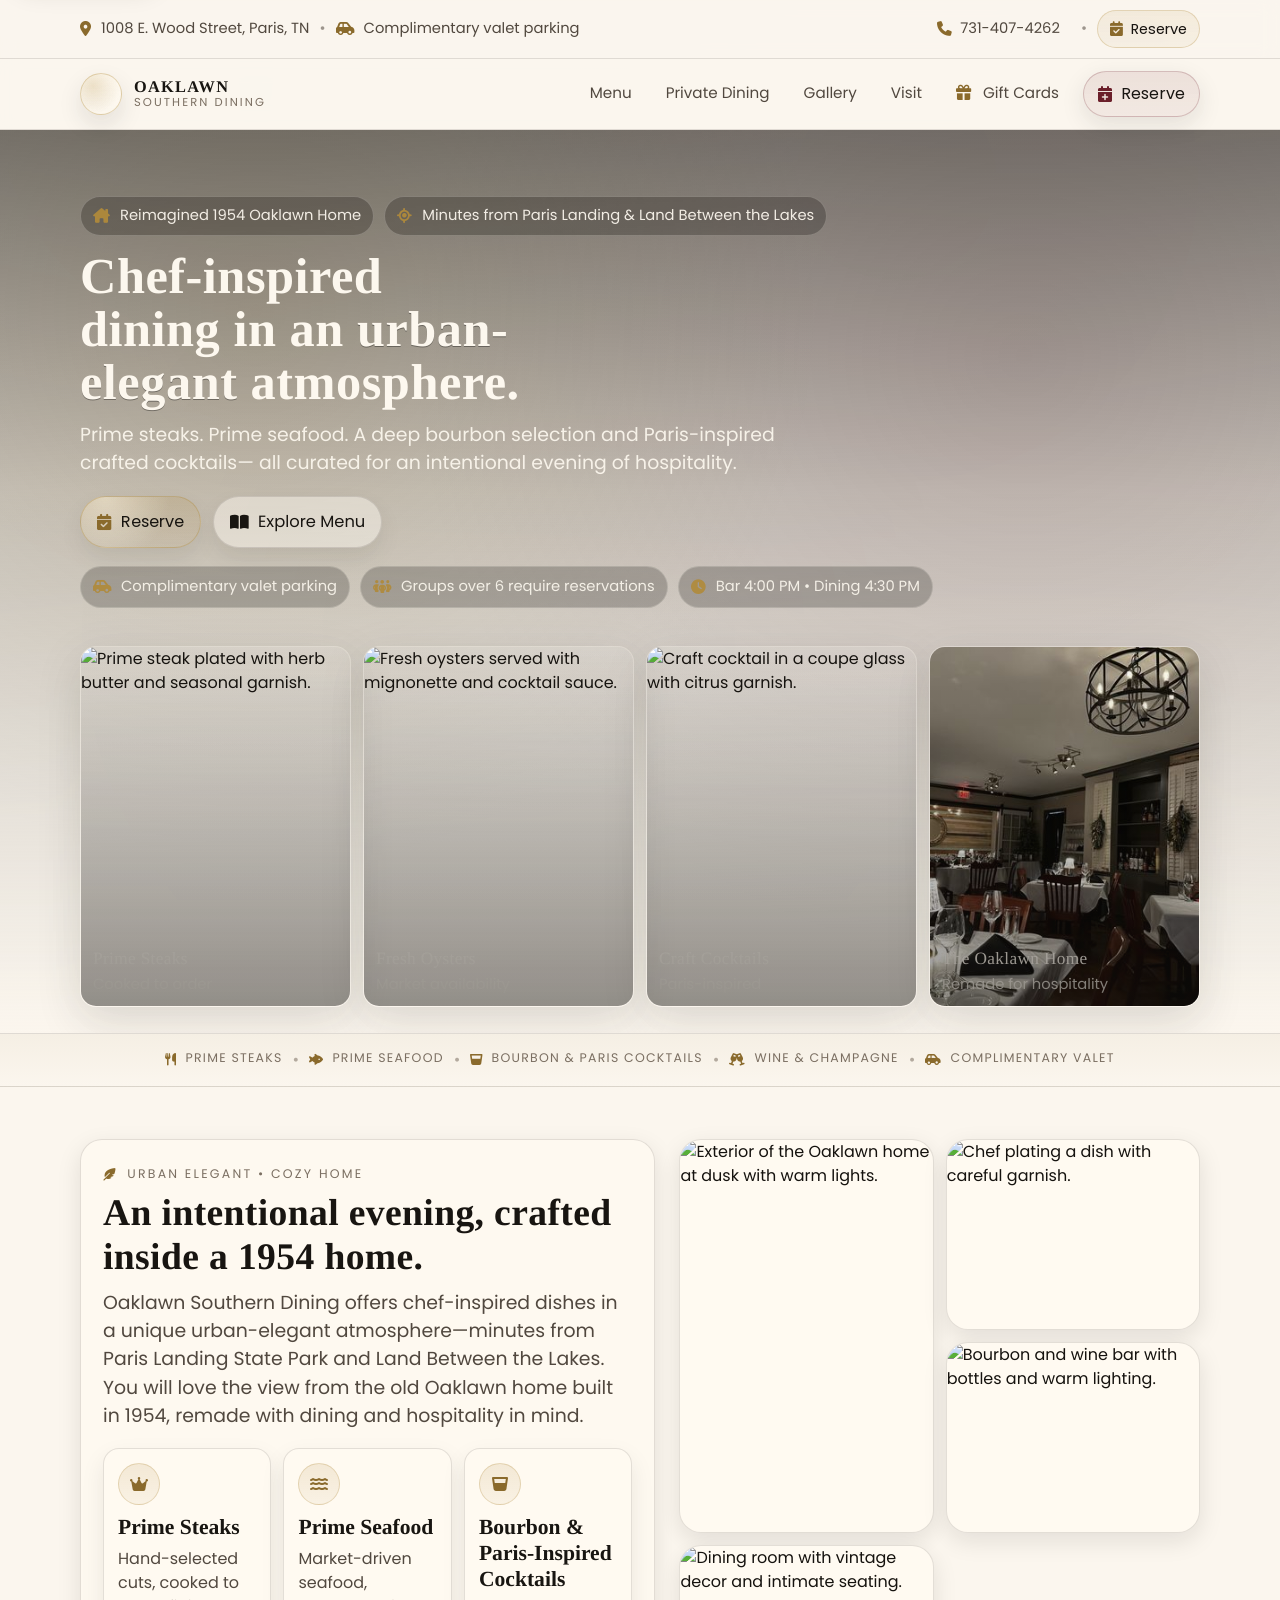
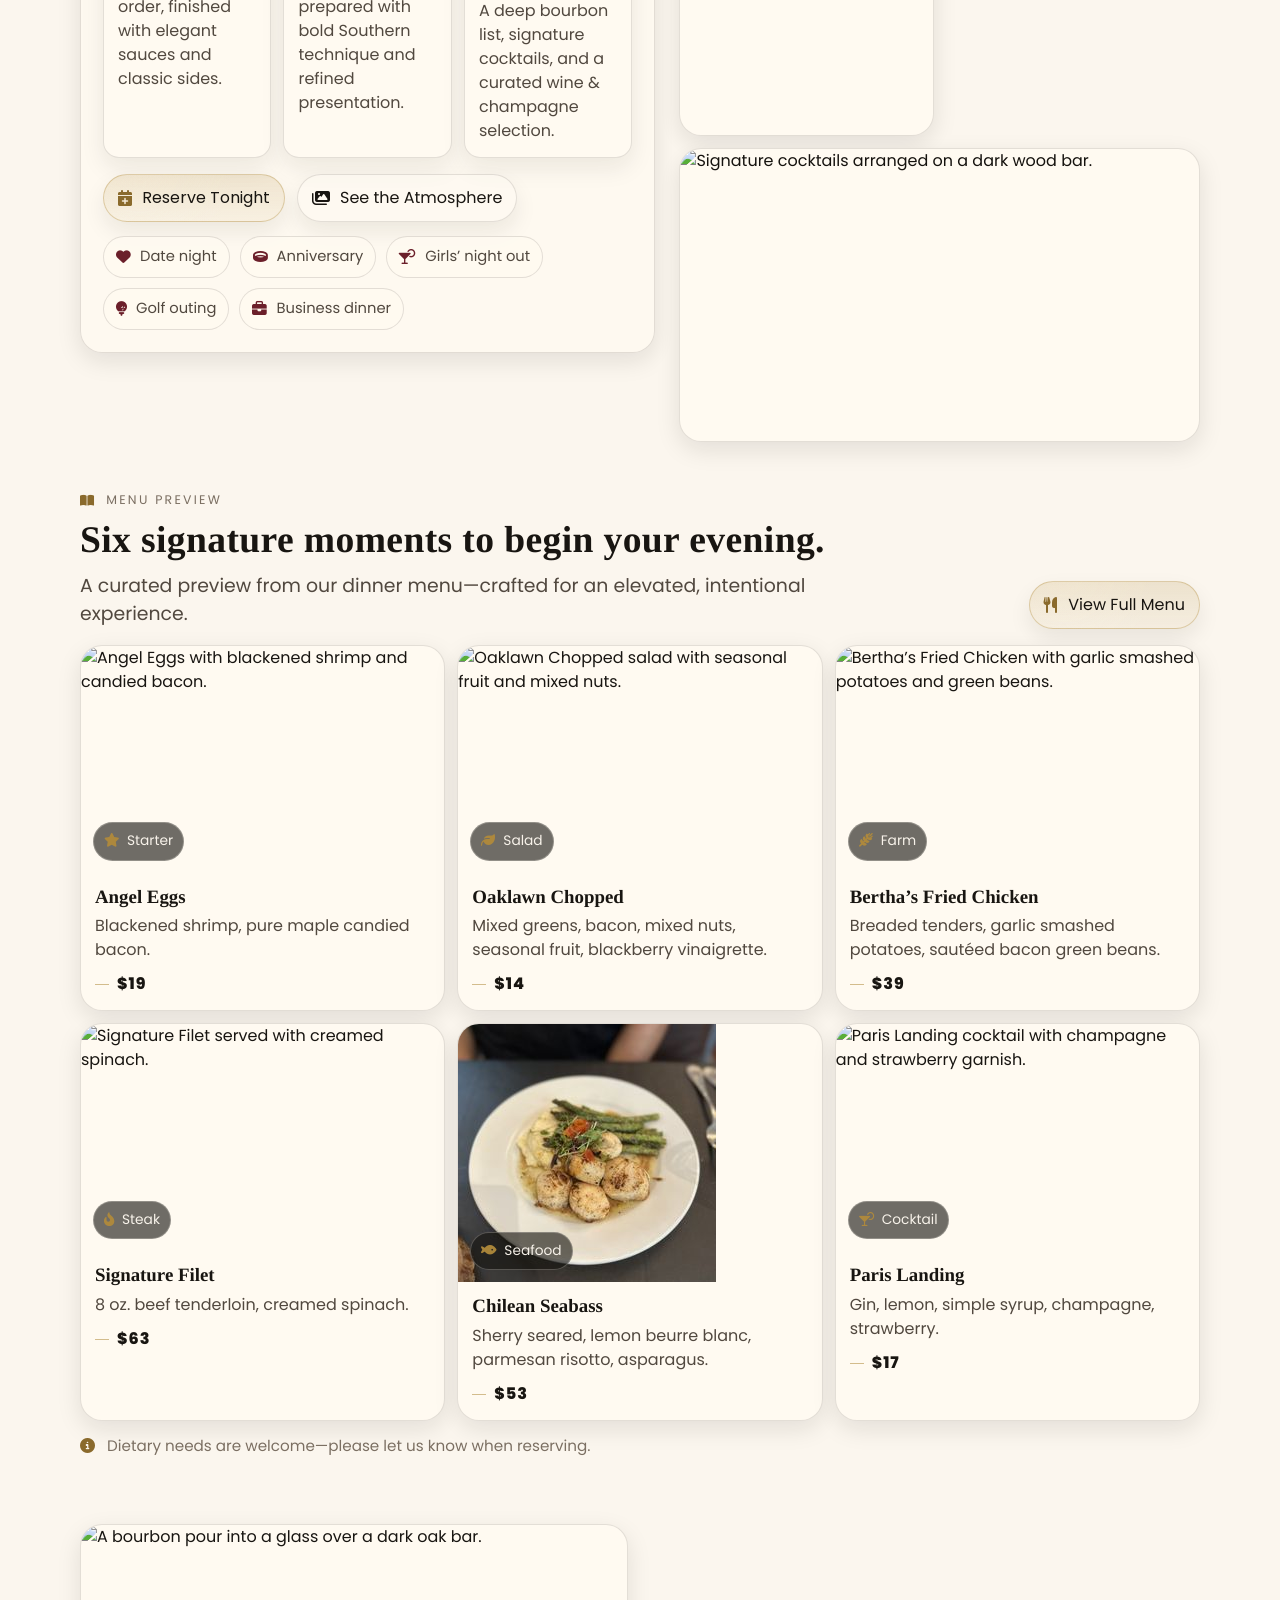
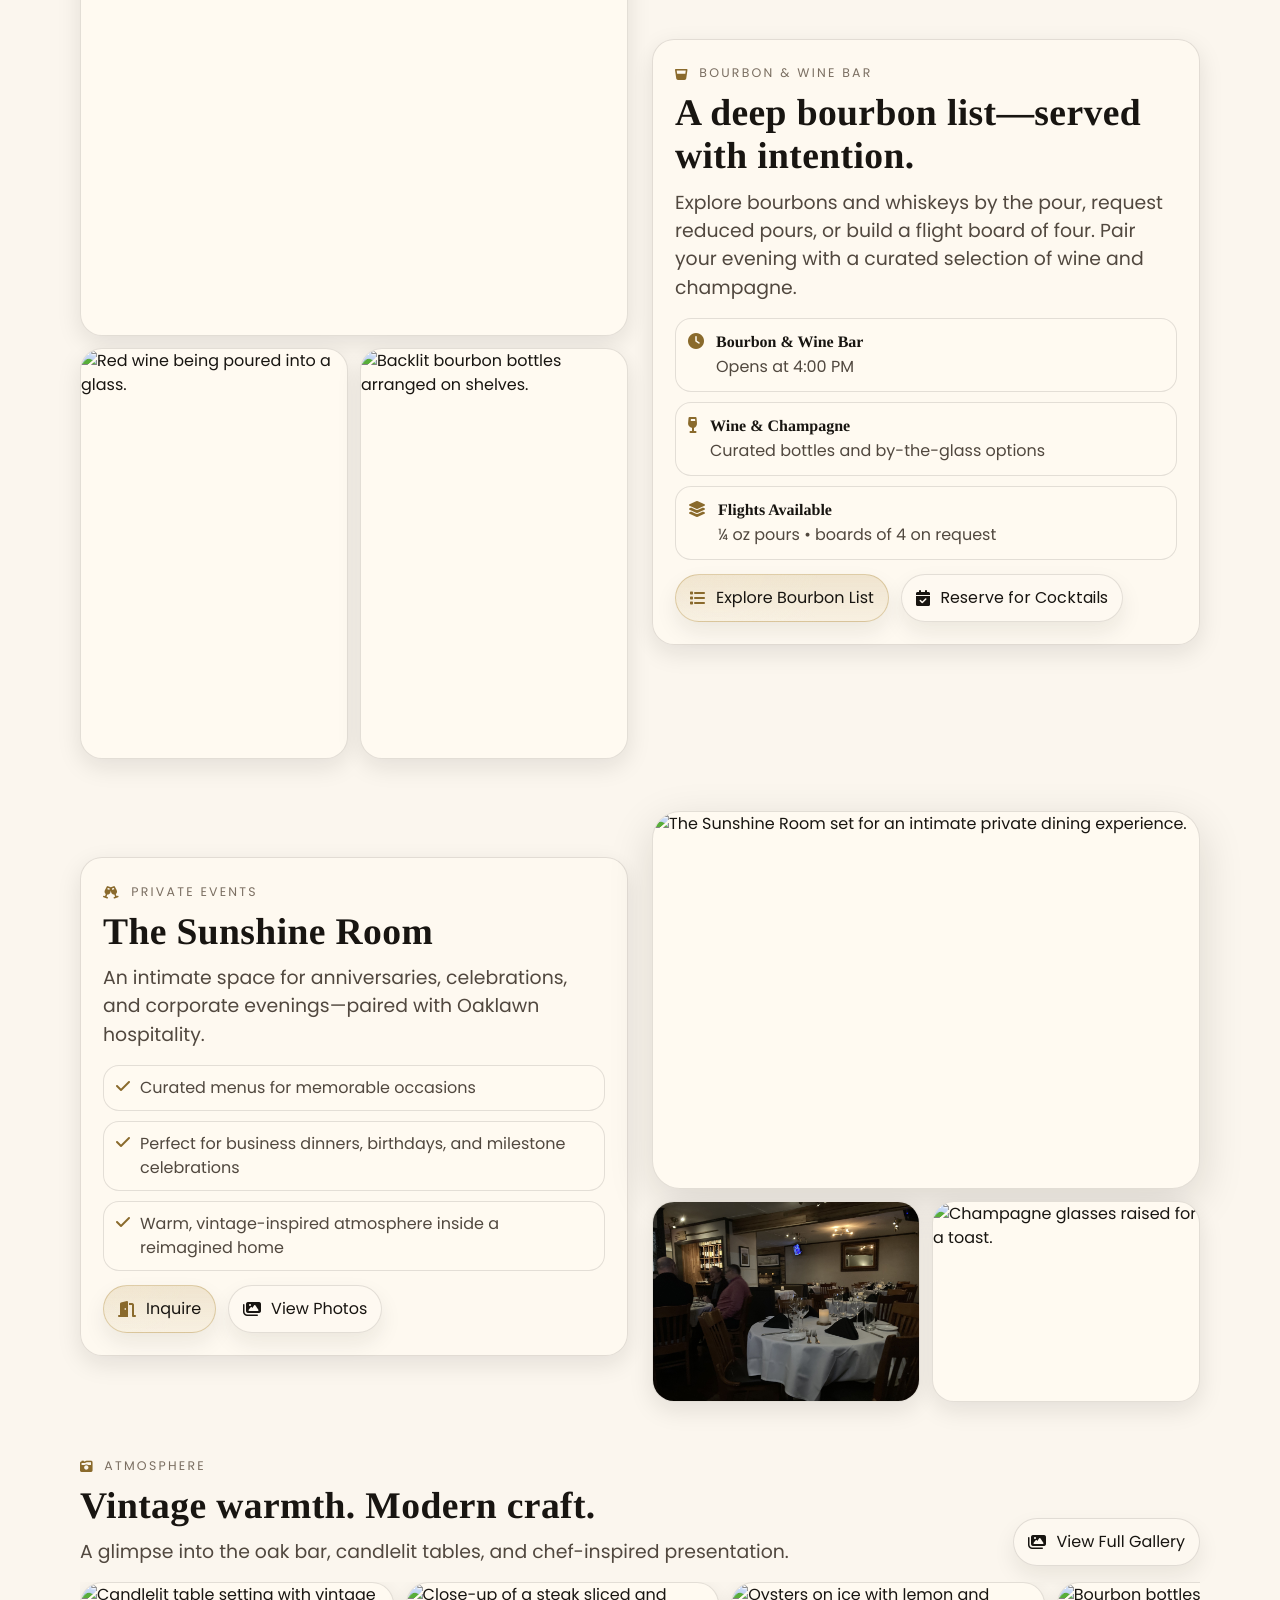
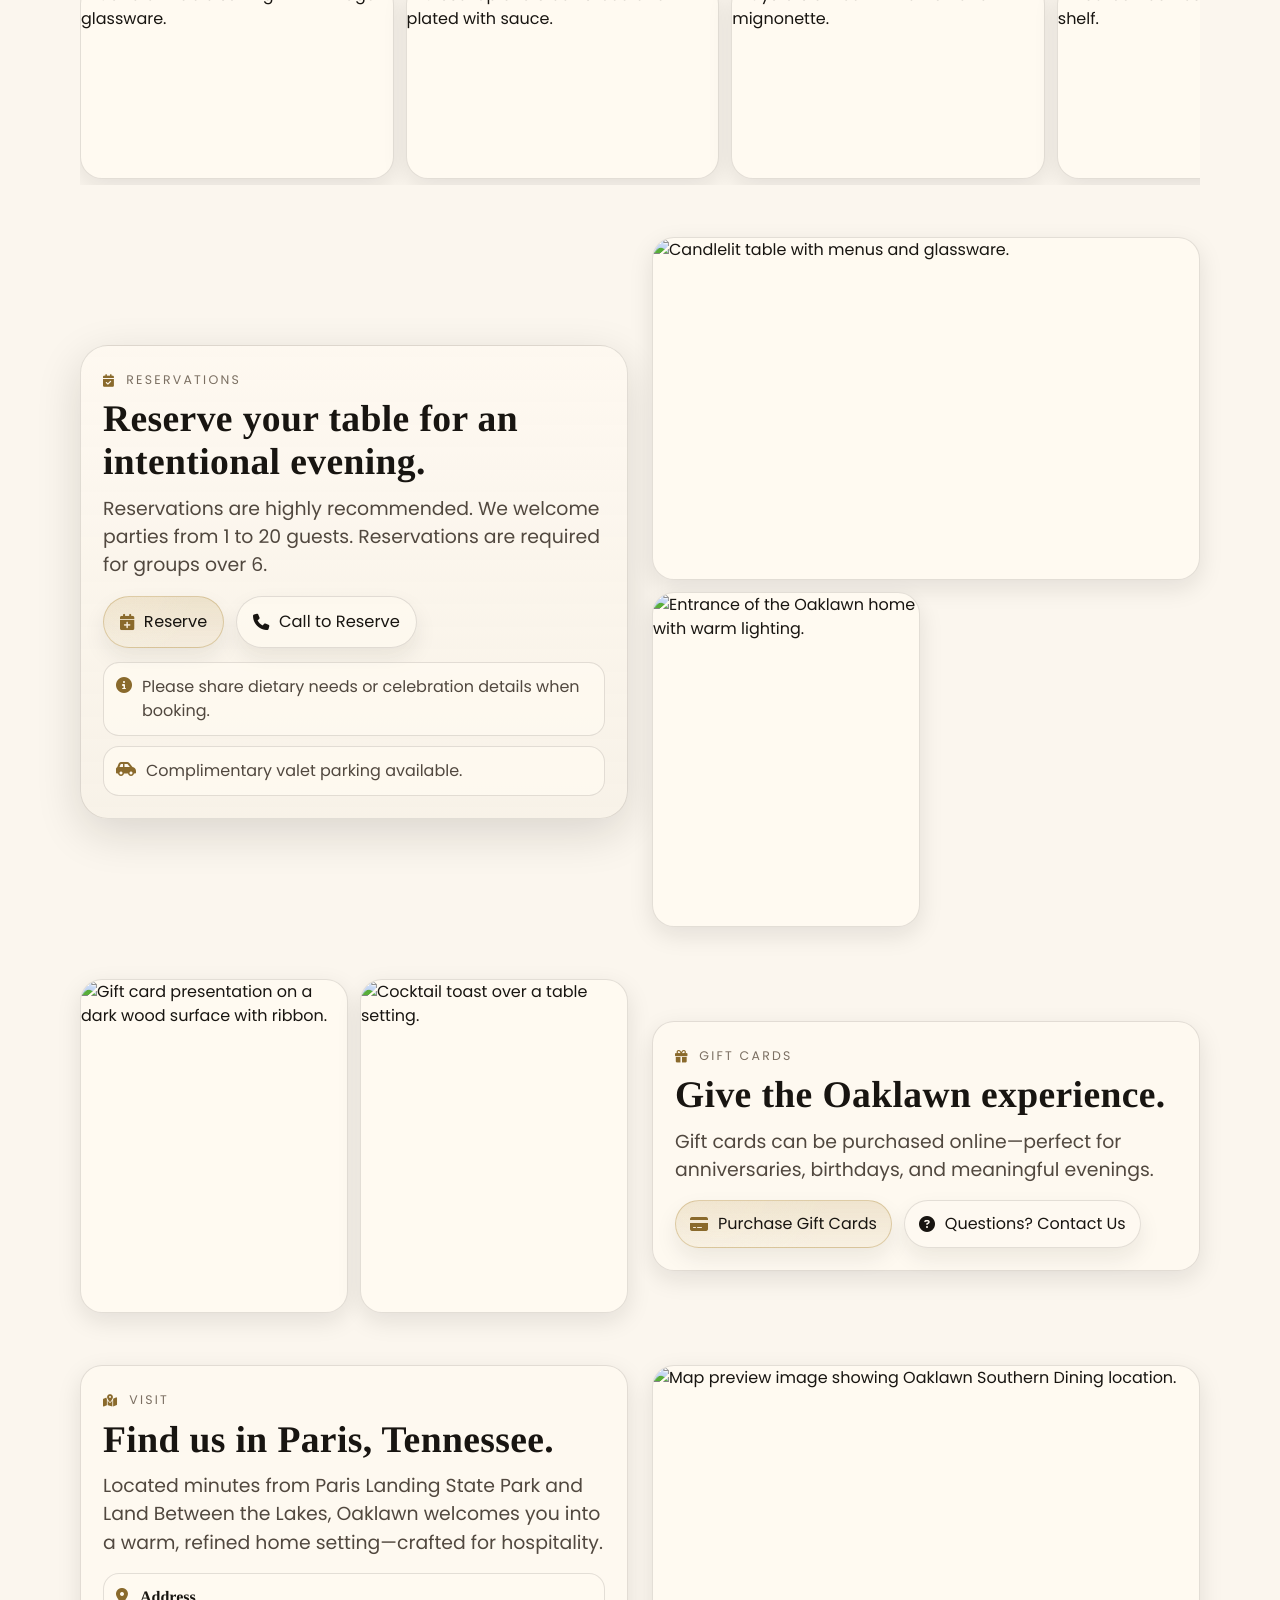
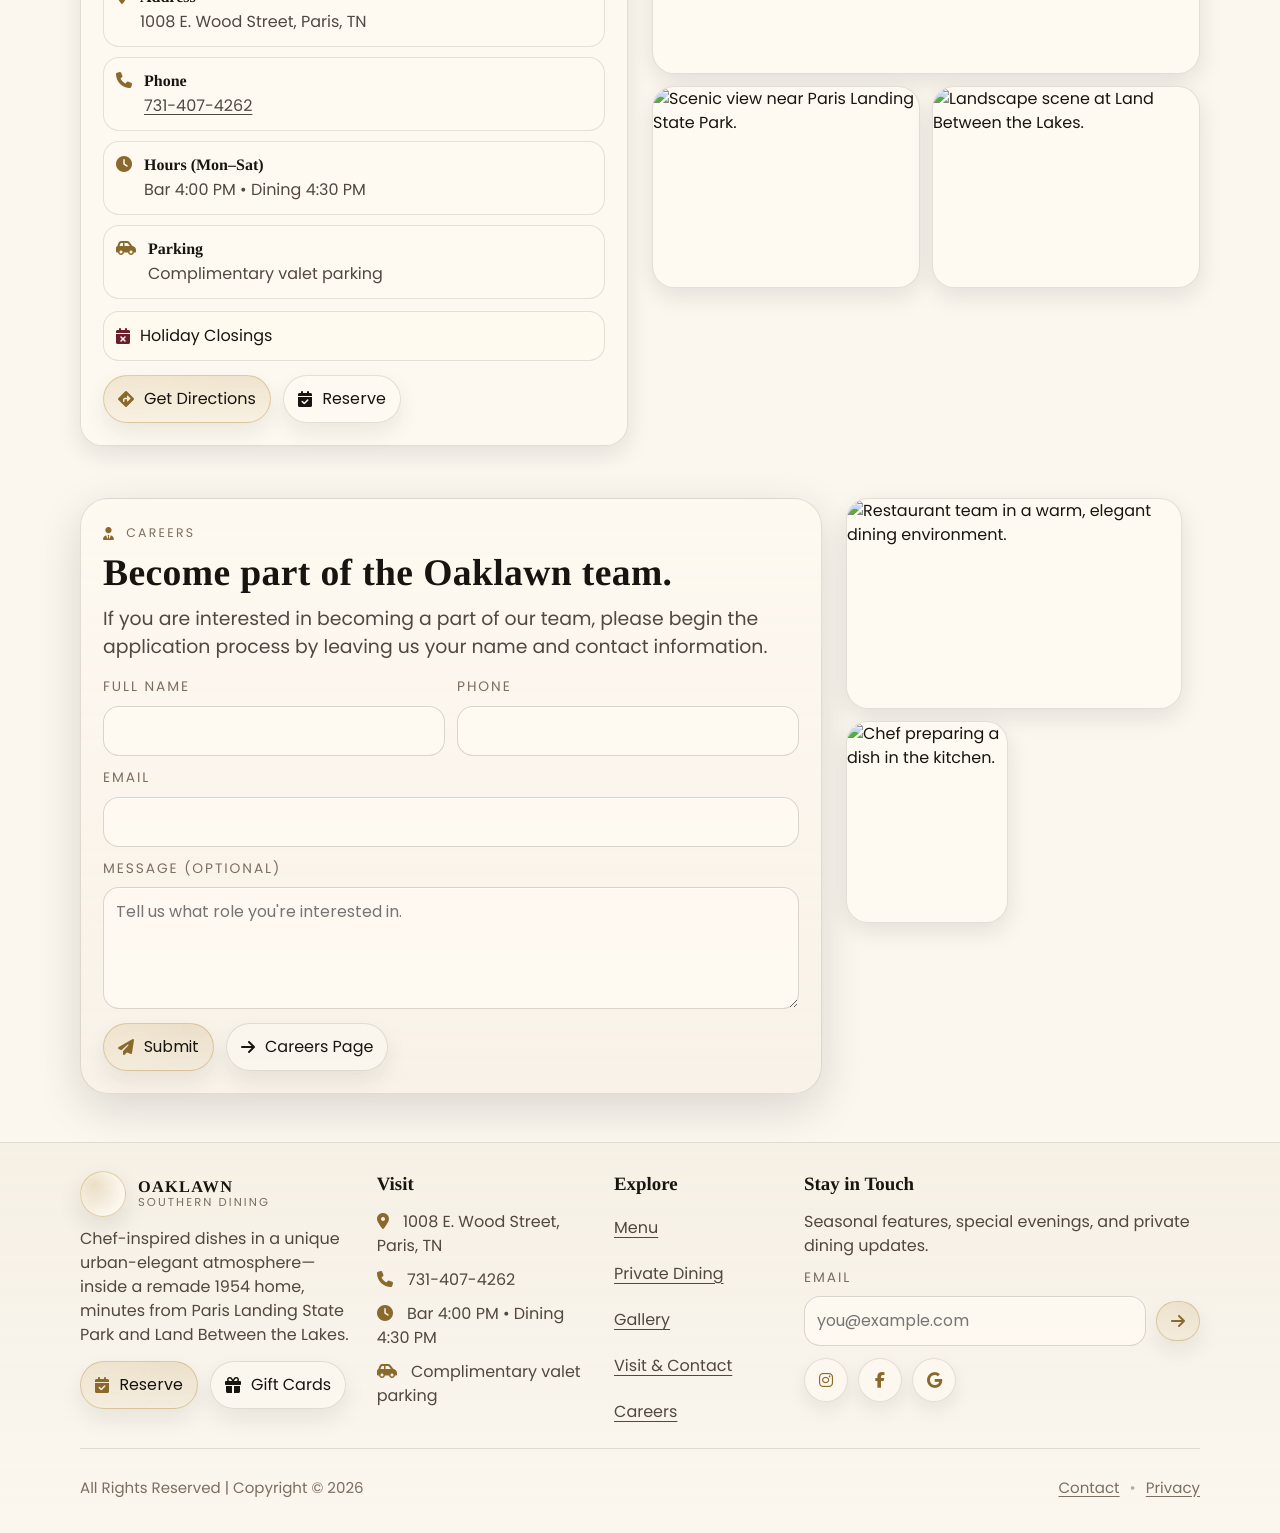
==== commit edc8708b: "Update index.html" ====
--- a/index.html
+++ b/index.html
@@ -3,7 +3,7 @@
 <head>
   <meta charset="utf-8" />
   <meta name="viewport" content="width=device-width,initial-scale=1" />
-  <title> April Blossoms</title>
+  <title> Oaklawn Southern Dining </title>
 
   <!-- Font & Icons -->
   <link href="https://fonts.googleapis.com/css2?family=Poppins:wght@300;400;600;700&display=swap" rel="stylesheet">
@@ -20,2617 +20,3150 @@
   <!-- Font Awesome Icons -->
   <link rel="stylesheet" href="https://cdnjs.cloudflare.com/ajax/libs/font-awesome/6.4.0/css/all.min.css" crossorigin="anonymous" referrerpolicy="no-referrer" />
 <style>
-  /* =========================================================
-   Oaklawn Southern Dining — LIGHT MODE (Lux + Vintage)
-   Mobile-first • Premium typography • Phone-perfect
-   Works with your latest HOME body structure.
+/* =========================================================
+   OAKLAWN — HOME (Luxury + Vintage, Mobile-first)
+   Notes:
+   - This CSS assumes Font Awesome + your Google Fonts are loaded in <head>.
+   - Designed for phone-first: clean, breathable, not “doing too much”.
+   - Uses subtle grain, soft borders, and restrained motion readiness.
    ========================================================= */
 
-/* ---------------------------
-   Modern Reset
---------------------------- */
-*,
-*::before,
-*::after { box-sizing: border-box; }
-
-html { -webkit-text-size-adjust: 100%; text-rendering: optimizeLegibility; }
-body { margin: 0; min-height: 100vh; }
-img, video { display:block; max-width:100%; height:auto; }
-button, input, select, textarea { font: inherit; }
-a { color: inherit; text-decoration: none; }
-ul, ol { list-style:none; padding:0; margin:0; }
-h1,h2,h3,h4,p,figure { margin:0; }
-:focus { outline: none; }
-
-@media (prefers-reduced-motion: reduce){
-  *,*::before,*::after { transition-duration: .001ms !important; animation-duration: .001ms !important; }
-}
-
-/* ---------------------------
-   Theme Tokens (Light Vintage Luxury)
---------------------------- */
+/* ---------- Design Tokens ---------- */
 :root{
-  /* Surfaces */
-  --bg: #fbf7f0;      /* parchment */
-  --bg-2:#f6efe3;     /* warm ivory */
-  --paper:#fffaf2;    /* elegant paper */
-  --surface: rgba(255,255,255,0.82);
-  --surface-2: rgba(255,255,255,0.92);
-
-  /* Ink */
-  --ink: #171513;     /* warm near-black */
-  --ink-2:#2a2622;
-  --muted:#5d554d;
-  --subtle:#7a726a;
-
-  /* Vintage accents */
-  --gold: #b08a4b;    /* brass */
-  --gold-2:#d3b06f;   /* highlight */
-  --wine:#7b2a2f;     /* deep vintage red */
-  --olive:#3f4b3b;
-
-  /* Lines & shadows */
-  --stroke: rgba(23,21,19,0.10);
-  --stroke-2: rgba(23,21,19,0.16);
-  --shadow: 0 18px 50px rgba(23,21,19,0.12);
-  --shadow-2: 0 10px 28px rgba(23,21,19,0.10);
-  --glow: 0 0 0 1px rgba(176,138,75,0.30), 0 20px 55px rgba(176,138,75,0.10);
+  /* Vintage luxury palette (light mode) */
+  --bg: #fbf6ee;          /* parchment */
+  --bg2:#f5efe4;          /* warm ivory */
+  --paper:#fffaf1;        /* card base */
+  --ink:#181511;          /* near-black */
+  --muted:#51483f;        /* warm grey-brown */
+  --muted2:#7b6f62;       /* lighter warm */
+  --line: rgba(24,21,17,.12);
+  --line2: rgba(24,21,17,.18);
+
+  /* Accent (muted gold + oxblood) */
+  --gold:#b08a3b;
+  --gold2:#8a6a2c;
+  --wine:#6b1f2a;
+  --wine2:#4f1620;
+
+  /* Shadows (soft, premium) */
+  --sh1: 0 8px 24px rgba(24,21,17,.10);
+  --sh2: 0 14px 46px rgba(24,21,17,.14);
+  --sh3: 0 24px 80px rgba(24,21,17,.18);
 
   /* Radius */
-  --r-sm: 14px;
-  --r-md: 18px;
-  --r-lg: 26px;
-
-  /* Layout */
+  --r12: 12px;
+  --r16: 16px;
+  --r22: 22px;
+  --r28: 28px;
+
+  /* Spacing */
   --container: 1120px;
   --pad: 18px;
-  --section-y: 54px;
-
-  /* Typography */
-  --serif: "Playfair Display","Cormorant Garamond","Georgia",serif;
-  --sans: "Inter","Poppins",system-ui,-apple-system,Segoe UI,Roboto,Arial,sans-serif;
-
-  --h1: clamp(2.05rem, 7vw, 3.15rem);
-  --h2: clamp(1.55rem, 4.9vw, 2.35rem);
-  --h3: clamp(1.12rem, 3.2vw, 1.35rem);
-  --p:  clamp(0.98rem, 2.7vw, 1.05rem);
-}
-
-/* Body light theme */
-body.theme-lux.theme-light{
-  color: var(--ink);
+  --pad2: 22px;
+  --pad3: 28px;
+  --gap: 14px;
+  --gap2: 18px;
+  --gap3: 24px;
+
+  /* Type */
+  --serif: "Playfair Display", "Georgia", serif;
+  --sans: "Inter", "Poppins", system-ui, -apple-system, Segoe UI, Roboto, Arial, sans-serif;
+
+  /* Sizes */
+  --h1: clamp(2.05rem, 4.5vw, 3.15rem);
+  --h2: clamp(1.55rem, 3.4vw, 2.35rem);
+  --h3: clamp(1.1rem, 2.2vw, 1.35rem);
+  --lead: clamp(1.02rem, 1.8vw, 1.18rem);
+
+  /* Effects */
+  --ring: 0 0 0 3px rgba(176,138,59,.24);
+}
+
+/* ---------- Base ---------- */
+*{box-sizing:border-box}
+html{scroll-behavior:smooth}
+body.oaklawn{
+  margin:0;
+  color:var(--ink);
+  background: var(--bg);
   font-family: var(--sans);
-  background:
-    radial-gradient(900px 480px at 75% -10%, rgba(176,138,75,0.18), transparent 62%),
-    radial-gradient(700px 460px at 10% 10%, rgba(123,42,47,0.10), transparent 60%),
-    linear-gradient(180deg, var(--bg) 0%, var(--bg-2) 70%, var(--bg) 100%);
-  position: relative;
-  overflow-x: hidden;
-}
-
-/* Subtle paper grain (very light) */
-body.theme-lux.theme-light::before{
+  line-height:1.5;
+  -webkit-font-smoothing: antialiased;
+  text-rendering: geometricPrecision;
+}
+
+/* Subtle paper grain (vintage) */
+body.oaklawn::before{
   content:"";
-  position: fixed;
-  inset: 0;
-  pointer-events: none;
-  background:
-    radial-gradient(circle at 20% 15%, rgba(23,21,19,0.05), transparent 55%),
-    radial-gradient(circle at 80% 20%, rgba(23,21,19,0.03), transparent 60%),
-    repeating-linear-gradient(0deg, rgba(23,21,19,0.015) 0 1px, transparent 1px 3px);
-  opacity: 0.25;
-  mix-blend-mode: multiply;
-  z-index: 0;
-}
-header, main, footer, section { position: relative; z-index: 1; }
-
-/* Lock scroll for modals/drawer */
-.is-locked { overflow: hidden; }
-
-/* ---------------------------
-   Accessibility utilities
---------------------------- */
-.sr-only{
-  position:absolute!important;
-  width:1px;height:1px;
-  padding:0;margin:-1px;
-  overflow:hidden;clip:rect(0,0,0,0);
-  white-space:nowrap;border:0;
-}
+  position:fixed; inset:0;
+  pointer-events:none;
+  opacity:.14;
+  mix-blend-mode:multiply;
+  background-image:
+    radial-gradient(circle at 20% 10%, rgba(107,31,42,.06), transparent 40%),
+    radial-gradient(circle at 70% 20%, rgba(176,138,59,.07), transparent 45%),
+    radial-gradient(circle at 40% 70%, rgba(24,21,17,.05), transparent 45%),
+    url("images/grain.png");
+  background-size: cover, cover, cover, 420px 420px;
+  background-repeat: no-repeat, no-repeat, no-repeat, repeat;
+  z-index:0;
+}
+@media (prefers-reduced-motion: reduce){
+  html{scroll-behavior:auto}
+}
+
+img, video{
+  max-width:100%;
+  height:auto;
+  display:block;
+}
+a{
+  color:inherit;
+  text-decoration:none;
+}
+a:hover{opacity:.95}
+button, input, select, textarea{
+  font:inherit;
+}
+button{
+  cursor:pointer;
+  background:none;
+  border:none;
+  color:inherit;
+}
+:focus-visible{
+  outline:none;
+  box-shadow: var(--ring);
+  border-radius: 10px;
+}
+
+.container{
+  width:min(var(--container), 100% - (var(--pad) * 2));
+  margin-inline:auto;
+  position:relative;
+  z-index:1;
+}
+
+/* ---------- Skip Link ---------- */
 .skip-link{
-  position:absolute;
-  left: 12px;
-  top: 12px;
-  transform: translateY(-220%);
-  background: rgba(255,255,255,0.92);
-  border: 1px solid rgba(176,138,75,0.28);
-  color: var(--ink);
-  padding: 10px 12px;
-  border-radius: 12px;
-  box-shadow: var(--shadow-2);
+  position:absolute; left:12px; top:12px;
+  transform: translateY(-160%);
+  background: var(--paper);
+  border: 1px solid var(--line2);
+  border-radius: 999px;
+  padding: 10px 14px;
+  box-shadow: var(--sh1);
   z-index: 9999;
 }
-.skip-link:focus{ transform: translateY(0); box-shadow: var(--glow); }
-
-/* Tap polish */
-a, button { -webkit-tap-highlight-color: transparent; }
-.btn, .icon-btn, .chip, .nav__link, .drawer__link { touch-action: manipulation; }
-input, select, textarea { font-size: 16px; } /* iOS zoom prevention */
-
-/* ---------------------------
-   Layout blocks
---------------------------- */
-.section{ padding: var(--section-y) 0; }
-.section__inner{
-  width: min(var(--container), 100%);
-  margin: 0 auto;
-  padding: 0 var(--pad);
-}
-.section__header{ margin-bottom: 18px; }
-.section__header--split{ display:grid; gap: 14px; }
-.section__eyebrow{
-  display:inline-flex;
+.skip-link:focus{transform: translateY(0)}
+
+/* ---------- Topbar ---------- */
+.topbar{
+  position:sticky;
+  top:0;
+  z-index:80;
+  background: rgba(251,246,238,.80);
+  backdrop-filter: blur(10px);
+  border-bottom: 1px solid var(--line);
+}
+.topbar__inner{
+  display:flex;
+  align-items:center;
+  justify-content:space-between;
+  gap: 12px;
+  padding: 10px 0;
+}
+.topbar__left, .topbar__right{
+  display:flex;
   align-items:center;
   gap: 10px;
-  font-size: 0.78rem;
-  letter-spacing: 0.18em;
-  text-transform: uppercase;
-  color: rgba(123,42,47,0.85);
-  font-weight: 750;
-}
-.section__title{
-  margin-top: 10px;
-  font-family: var(--serif);
-  font-size: var(--h2);
-  line-height: 1.08;
-  letter-spacing: -0.02em;
-}
-.section__lead{
-  margin-top: 12px;
-  font-size: var(--p);
-  line-height: 1.75;
+  flex-wrap:wrap;
   color: var(--muted);
-  max-width: 70ch;
-}
-
-/* Vintage divider between sections */
-.section + .section{ position: relative; }
-.section + .section::before{
-  content:"";
-  position:absolute;
-  top: 0;
-  left: 0; right: 0;
-  height: 1px;
-  background: linear-gradient(90deg, transparent, rgba(176,138,75,0.35), transparent);
-}
-
-/* Split header on desktop */
-@media (min-width: 860px){
-  :root{ --pad: 24px; --section-y: 84px; }
-  .section__header--split{
-    grid-template-columns: 1.1fr 0.9fr;
-    align-items: start;
-  }
-}
-
-/* ---------------------------
-   Topbar
---------------------------- */
-.topbar{
-  background: rgba(255,255,255,0.55);
-  border-bottom: 1px solid var(--stroke);
-  backdrop-filter: blur(14px);
-}
-.topbar__inner{
-  width: min(var(--container), 100%);
-  margin: 0 auto;
-  padding: 10px var(--pad);
+  font-size:.92rem;
+}
+.topbar__left i, .topbar__right i{color: var(--gold2)}
+.dot{opacity:.55}
+.topbar__link{
+  display:inline-flex; align-items:center; gap: 8px;
+  padding: 6px 10px;
+  border-radius: 999px;
+  border: 1px solid transparent;
+}
+.topbar__link:hover{border-color: var(--line2); background: rgba(255,250,241,.6)}
+.topbar__btn{
+  display:inline-flex; align-items:center; gap: 8px;
+  padding: 7px 12px;
+  border-radius: 999px;
+  border: 1px solid rgba(176,138,59,.28);
+  background: linear-gradient(180deg, rgba(176,138,59,.10), rgba(176,138,59,.06));
+  color: var(--ink);
+}
+.topbar__btn:hover{box-shadow: var(--sh1)}
+@media (max-width: 860px){
+  .topbar__left .dot{display:none}
+  .topbar__left span:nth-child(2){display:none} /* hide address text chunk for compact */
+}
+
+/* ---------- Header ---------- */
+.header{
+  position:sticky;
+  top: 46px;
+  z-index:75;
+  background: rgba(251,246,238,.86);
+  backdrop-filter: blur(10px);
+  border-bottom: 1px solid var(--line);
+}
+.header__inner{
   display:flex;
-  gap: 10px;
-  flex-wrap: wrap;
-  justify-content: space-between;
-  align-items: center;
-}
-.topbar__left, .topbar__right{
-  display:flex;
-  gap: 10px;
   align-items:center;
-  flex-wrap: wrap;
-}
-.topbar__badge{
-  display:inline-flex;
-  align-items:center;
-  gap: 8px;
-  padding: 7px 10px;
-  border-radius: 999px;
-  background: rgba(176,138,75,0.12);
-  border: 1px solid rgba(176,138,75,0.22);
-  color: var(--ink);
-  box-shadow: 0 12px 30px rgba(23,21,19,0.08);
-}
-.topbar__sep{ color: rgba(23,21,19,0.35); }
-.topbar__note{ color: rgba(23,21,19,0.62); font-size: 0.92rem; }
-.topbar__link{
-  display:inline-flex;
-  align-items:center;
-  gap: 8px;
-  padding: 6px 8px;
-  border-radius: 12px;
-  color: rgba(23,21,19,0.72);
-}
-.topbar__link:hover{
-  background: rgba(255,255,255,0.75);
-  border: 1px solid rgba(176,138,75,0.18);
-  color: var(--ink);
-}
-
-/* ---------------------------
-   Header
---------------------------- */
-.header.header--light{
-  position: sticky;
-  top: 0;
-  z-index: 2000;
-  background: rgba(251,247,240,0.78);
-  border-bottom: 1px solid var(--stroke);
-  backdrop-filter: blur(16px);
-  transition: box-shadow .25s ease, background .25s ease;
-}
-.header.is-scrolled{
-  background: rgba(251,247,240,0.90);
-  box-shadow: 0 16px 45px rgba(23,21,19,0.12);
-}
-.header__inner{
-  width: min(var(--container), 100%);
-  margin: 0 auto;
-  padding: 12px var(--pad);
-  display:grid;
-  grid-template-columns: auto 1fr auto;
-  gap: 12px;
-  align-items:center;
+  justify-content:space-between;
+  gap: 14px;
+  padding: 12px 0;
 }
 
 /* Brand */
 .brand{
-  display:inline-flex;
+  display:flex;
+  align-items:center;
+  gap: 12px;
+  min-width: 180px;
+}
+.brand__mark{
+  width: 42px; height: 42px;
+  display:grid; place-items:center;
+  border-radius: 999px;
+  background:
+    radial-gradient(circle at 30% 30%, rgba(176,138,59,.22), rgba(176,138,59,.08) 40%, rgba(255,250,241,.6) 70%),
+    linear-gradient(180deg, rgba(255,250,241,.9), rgba(245,239,228,.65));
+  border: 1px solid rgba(176,138,59,.35);
+  box-shadow: 0 10px 24px rgba(24,21,17,.10);
+}
+.brand__mark i{
+  color: var(--gold2);
+  font-size: 1.05rem;
+}
+.brand__text{display:flex; flex-direction:column; line-height:1}
+.brand__name{
+  font-family: var(--serif);
+  letter-spacing: .08em;
+  text-transform: uppercase;
+  font-weight: 700;
+  font-size: 1.02rem;
+}
+.brand__sub{
+  color: var(--muted2);
+  letter-spacing: .18em;
+  text-transform: uppercase;
+  font-size: .72rem;
+  margin-top: 3px;
+}
+
+/* Nav */
+.nav{
+  display:flex;
+  align-items:center;
+  gap: 14px;
+}
+.nav__link{
+  position:relative;
+  font-size:.95rem;
+  color: var(--muted);
+  padding: 10px 10px;
+  border-radius: 999px;
+}
+.nav__link:hover{
+  background: rgba(255,250,241,.65);
+  color: var(--ink);
+  border: 1px solid var(--line);
+  padding: 9px 9px; /* keep size same after border */
+}
+.nav__link--gift i{color: var(--gold2); margin-right: 8px}
+.nav__cta{
+  display:inline-flex; align-items:center; gap: 9px;
+  padding: 10px 14px;
+  border-radius: 999px;
+  background: linear-gradient(180deg, rgba(107,31,42,.10), rgba(107,31,42,.06));
+  border: 1px solid rgba(107,31,42,.22);
+  box-shadow: var(--sh1);
+}
+.nav__cta i{color: var(--wine)}
+.nav__cta:hover{box-shadow: var(--sh2)}
+
+/* Header actions (mobile icons) */
+.header__actions{
+  display:none;
   align-items:center;
   gap: 10px;
-  min-width: 190px;
-}
-.brand__mark{
+}
+.icon-btn{
   width: 44px; height: 44px;
-  border-radius: 16px;
+  border-radius: 999px;
+  border: 1px solid var(--line);
+  background: rgba(255,250,241,.7);
   display:grid; place-items:center;
+  box-shadow: 0 8px 18px rgba(24,21,17,.08);
+}
+.icon-btn i{color: var(--gold2)}
+.icon-btn--menu i{color: var(--ink)}
+.icon-btn:hover{box-shadow: var(--sh2)}
+
+@media (max-width: 980px){
+  .nav{display:none}
+  .header__actions{display:flex}
+}
+
+/* ---------- Drawer (Mobile Nav) ---------- */
+.drawer{
+  position:fixed; inset:0;
+  z-index:120;
+  display:none;
+}
+.drawer.is-open{display:block}
+.drawer__backdrop{
+  position:absolute; inset:0;
+  background: rgba(24,21,17,.42);
+}
+.drawer__panel{
+  position:absolute;
+  top: 10px;
+  right: 10px;
+  width: min(420px, calc(100% - 20px));
+  max-height: calc(100vh - 20px);
+  overflow:auto;
   background:
-    radial-gradient(22px 22px at 30% 25%, rgba(255,255,255,0.9), rgba(255,255,255,0.2)),
-    linear-gradient(145deg, rgba(176,138,75,0.22), rgba(255,255,255,0.65));
-  border: 1px solid rgba(176,138,75,0.30);
-  box-shadow: var(--glow);
-  color: rgba(23,21,19,0.90);
-}
-.brand__type{ line-height:1.05; display:grid; }
-.brand__name{
+    linear-gradient(180deg, rgba(255,250,241,.92), rgba(245,239,228,.92));
+  border: 1px solid rgba(24,21,17,.14);
+  border-radius: var(--r22);
+  box-shadow: var(--sh3);
+  padding: 14px;
+}
+.drawer__head{
+  display:flex; align-items:center; justify-content:space-between;
+  padding: 6px 6px 10px;
+  border-bottom: 1px solid var(--line);
+}
+.drawer__title{
   font-family: var(--serif);
-  font-size: 1.15rem;
-  letter-spacing: -0.01em;
-}
-.brand__sub{
-  font-size: 0.84rem;
-  letter-spacing: 0.14em;
+  letter-spacing: .08em;
   text-transform: uppercase;
-  color: rgba(23,21,19,0.58);
-}
-
-/* Nav */
-.nav__toggle{
-  width: 44px; height: 44px;
-  border-radius: 16px;
-  border: 1px solid var(--stroke-2);
-  background: rgba(255,255,255,0.70);
-  color: rgba(23,21,19,0.88);
-  box-shadow: 0 12px 28px rgba(23,21,19,0.10);
-}
-.nav__toggle:hover{ background: rgba(255,255,255,0.90); }
-.nav__toggle:focus-visible{ box-shadow: var(--glow); }
-
-.nav__list{ display:none; gap: 10px; justify-content:center; align-items:center; }
-.nav__link{
-  padding: 10px 10px;
+  font-size: .9rem;
+}
+.drawer__links{
+  display:grid;
+  gap: 10px;
+  padding: 12px 6px;
+}
+.drawer__link{
+  display:flex; align-items:center; gap: 12px;
+  padding: 12px 12px;
   border-radius: 14px;
-  color: rgba(23,21,19,0.72);
-  font-size: 0.95rem;
-  position: relative;
-  border: 1px solid transparent;
-}
-.nav__link:hover{
-  background: rgba(255,255,255,0.78);
-  border-color: rgba(176,138,75,0.18);
-  color: var(--ink);
-}
-.nav__link.is-active{
-  background: rgba(176,138,75,0.14);
-  border-color: rgba(176,138,75,0.26);
-  box-shadow: 0 12px 30px rgba(176,138,75,0.12);
-  color: var(--ink);
-}
-
-@media (min-width: 1020px){
-  .nav__toggle{ display:none; }
-  .nav__list{ display:inline-flex; }
-}
-
-/* Actions */
-.header__actions{
-  display:inline-flex;
+  border: 1px solid var(--line);
+  background: rgba(255,250,241,.7);
+}
+.drawer__link i{color: var(--gold2)}
+.drawer__link:hover{box-shadow: var(--sh1)}
+.drawer__cta{
+  display:grid;
   gap: 10px;
-  align-items:center;
-  justify-content: flex-end;
-}
-.icon-btn{
-  width: 42px; height: 42px;
-  display:grid; place-items:center;
-  border-radius: 16px;
-  border: 1px solid var(--stroke-2);
-  background: rgba(255,255,255,0.70);
-  color: rgba(23,21,19,0.86);
-  box-shadow: 0 12px 26px rgba(23,21,19,0.10);
-  transition: transform .15s ease, background .2s ease;
-}
-.icon-btn:hover{ background: rgba(255,255,255,0.92); transform: translateY(-1px); }
-.icon-btn:active{ transform: translateY(0); }
-
-/* Buttons */
+  padding: 10px 6px 8px;
+}
+.drawer__fineprint{
+  color: var(--muted2);
+  font-size: .9rem;
+  padding: 8px 10px 6px;
+}
+
+/* ---------- Buttons ---------- */
 .btn{
   display:inline-flex;
   align-items:center;
   justify-content:center;
   gap: 10px;
-  padding: 12px 14px;
-  border-radius: 16px;
-  border: 1px solid transparent;
-  font-weight: 780;
-  letter-spacing: 0.01em;
-  user-select:none;
-  transition: transform .15s ease, box-shadow .2s ease, background .2s ease, border-color .2s ease;
-}
-.btn--full{ width: 100%; }
-.btn:active{ transform: translateY(1px); }
-.btn:focus-visible{ box-shadow: var(--glow); }
-
+  border-radius: 999px;
+  padding: 11px 14px;
+  border: 1px solid var(--line);
+  background: rgba(255,250,241,.75);
+  box-shadow: 0 10px 22px rgba(24,21,17,.08);
+  transition: transform .15s ease, box-shadow .15s ease, background .15s ease;
+  white-space: nowrap;
+}
+.btn:hover{
+  transform: translateY(-1px);
+  box-shadow: var(--sh2);
+}
 .btn--primary{
-  background: linear-gradient(135deg, var(--gold-2), var(--gold));
-  color: #1c160f;
-  border-color: rgba(176,138,75,0.45);
-  box-shadow: 0 16px 40px rgba(176,138,75,0.22);
-}
-.btn--primary:hover{ transform: translateY(-1px); box-shadow: 0 18px 48px rgba(176,138,75,0.26); }
-
-.btn--secondary{
-  background: rgba(255,255,255,0.82);
-  border-color: rgba(23,21,19,0.14);
-  color: rgba(23,21,19,0.88);
-  box-shadow: 0 14px 36px rgba(23,21,19,0.10);
-}
-.btn--secondary:hover{ transform: translateY(-1px); background: rgba(255,255,255,0.94); }
-
+  border-color: rgba(176,138,59,.35);
+  background:
+    linear-gradient(180deg, rgba(176,138,59,.18), rgba(176,138,59,.08)),
+    radial-gradient(circle at 20% 0%, rgba(255,250,241,.65), rgba(255,250,241,.0) 60%);
+}
+.btn--primary i{color: var(--gold2)}
 .btn--ghost{
-  background: rgba(123,42,47,0.08);
-  border-color: rgba(123,42,47,0.18);
-  color: rgba(23,21,19,0.88);
-}
-
-@media (max-width: 420px){
-  .header__actions .icon-btn{ display:none; } /* keep clean on phones */
-  .brand{ min-width: 160px; }
-}
-
-/* ---------------------------
-   Drawer (Mobile)
---------------------------- */
-.drawer{ position: fixed; inset: 0; display:none; z-index: 5000; }
-.drawer.is-open{ display:block; }
-.drawer__backdrop{
-  position:absolute; inset:0;
-  background: rgba(23,21,19,0.45);
-  backdrop-filter: blur(8px);
-}
-.drawer__panel{
-  position:absolute;
-  left: 10px; right: 10px; top: 10px;
-  max-width: 560px;
-  margin: 0 auto;
-  background: rgba(255,255,255,0.92);
-  border: 1px solid rgba(176,138,75,0.24);
-  border-radius: var(--r-lg);
-  box-shadow: var(--shadow);
-  overflow:hidden;
-}
-.drawer__header{
+  background: rgba(255,250,241,.45);
+}
+.btn--xl{
+  padding: 13px 16px;
+  font-size: 1.02rem;
+}
+
+/* ---------- Sections ---------- */
+.main{position:relative; z-index:1}
+
+.section-head{
+  margin-bottom: 16px;
+}
+.section-head--split{
   display:flex;
-  justify-content: space-between;
-  align-items:center;
-  padding: 14px 14px;
-  border-bottom: 1px solid rgba(23,21,19,0.10);
-  background: linear-gradient(180deg, rgba(176,138,75,0.10), rgba(255,255,255,0.55));
-}
-.drawer__title{
-  font-family: var(--serif);
-  font-size: 1.35rem;
-  letter-spacing: -0.02em;
-}
-.drawer__close{
-  width: 44px; height: 44px;
-  border-radius: 16px;
-  border: 1px solid rgba(23,21,19,0.14);
-  background: rgba(255,255,255,0.75);
-  color: rgba(23,21,19,0.86);
-}
-.drawer__close:hover{ background: rgba(255,255,255,0.95); }
-
-.drawer__body{ padding: 14px; display:grid; gap: 10px; }
-.drawer__link{
-  display:flex;
+  align-items:flex-end;
+  justify-content:space-between;
+  gap: 14px;
+  flex-wrap: wrap;
+}
+.eyebrow{
+  margin:0 0 8px;
+  display:inline-flex;
   align-items:center;
   gap: 10px;
-  padding: 12px 12px;
-  border-radius: 16px;
-  border: 1px solid rgba(23,21,19,0.10);
-  background: rgba(255,255,255,0.72);
-  color: rgba(23,21,19,0.86);
-}
-.drawer__link:hover{
-  background: rgba(255,255,255,0.95);
-  border-color: rgba(176,138,75,0.18);
-}
-.drawer__link.is-active{
-  background: rgba(176,138,75,0.14);
-  border-color: rgba(176,138,75,0.26);
-}
-.drawer__divider{
-  height: 1px;
-  background: linear-gradient(90deg, transparent, rgba(176,138,75,0.35), transparent);
-  margin: 8px 0;
-}
-.drawer__cta{ display:grid; gap: 10px; margin-top: 6px; }
-.drawer__meta{
-  margin-top: 6px;
-  border-radius: 18px;
-  border: 1px solid rgba(23,21,19,0.10);
-  background: rgba(176,138,75,0.08);
-  padding: 12px;
-}
-.meta-row{ display:flex; align-items:center; gap: 10px; color: rgba(23,21,19,0.78); }
-.meta-row + .meta-row{ margin-top: 8px; }
-
-/* ---------------------------
-   Hero (Light Cinematic)
---------------------------- */
-.hero.hero--light{
-  position: relative;
-  min-height: calc(100svh - 86px);
-  display:grid;
-  place-items:center;
+  color: var(--muted2);
+  letter-spacing: .18em;
+  text-transform: uppercase;
+  font-size: .78rem;
+}
+.eyebrow i{color: var(--gold2)}
+.section-title{
+  margin:0;
+  font-family: var(--serif);
+  font-size: var(--h2);
+  line-height:1.15;
+  letter-spacing: .01em;
+}
+.section-lead{
+  margin: 10px 0 0;
+  color: var(--muted);
+  font-size: var(--lead);
+  max-width: 62ch;
+}
+
+/* ---------- Hero ---------- */
+.hero{
+  position:relative;
   overflow:hidden;
-  border-bottom: 1px solid var(--stroke);
-}
-.hero__media{ position:absolute; inset:0; }
+  border-bottom: 1px solid var(--line);
+}
+.hero__media{
+  position:absolute; inset:0;
+  z-index:0;
+}
 .hero__video{
   width:100%;
   height:100%;
-  object-fit: cover;
-  filter: saturate(1.05) contrast(1.02) brightness(0.92);
+  object-fit:cover;
+  filter: saturate(.95) contrast(1.03) brightness(.75);
   transform: scale(1.02);
 }
-.hero__overlay.hero__overlay--light{
+.hero::after{
+  content:"";
   position:absolute; inset:0;
   background:
-    radial-gradient(900px 520px at 70% 10%, rgba(255,255,255,0.72), rgba(255,255,255,0.0) 60%),
-    linear-gradient(180deg, rgba(251,247,240,0.10) 0%, rgba(251,247,240,0.35) 35%, rgba(251,247,240,0.92) 100%);
+    linear-gradient(180deg, rgba(24,21,17,.58), rgba(24,21,17,.22) 40%, rgba(251,246,238,.88) 100%),
+    radial-gradient(circle at 20% 20%, rgba(176,138,59,.18), transparent 45%),
+    radial-gradient(circle at 80% 25%, rgba(107,31,42,.14), transparent 50%);
+  z-index:0;
 }
 .hero__content{
-  width: min(var(--container), 100%);
-  margin: 0 auto;
-  padding: 86px var(--pad) 66px;
-  display:grid;
-  gap: 16px;
-  align-items:start;
+  position:relative;
+  z-index:1;
+  padding: 44px 0 18px;
 }
 .hero__kicker{
-  width: fit-content;
+  display:flex;
+  gap: 10px;
+  flex-wrap: wrap;
+  margin-bottom: 14px;
+}
+.kicker{
   display:inline-flex;
   align-items:center;
   gap: 10px;
   padding: 8px 12px;
   border-radius: 999px;
-  border: 1px solid rgba(176,138,75,0.24);
-  background: rgba(255,255,255,0.72);
-  color: rgba(23,21,19,0.82);
-  box-shadow: var(--shadow-2);
-}
+  border: 1px solid rgba(255,250,241,.22);
+  background: rgba(24,21,17,.28);
+  color: rgba(255,250,241,.92);
+  font-size: .92rem;
+}
+.kicker i{color: rgba(176,138,59,.95)}
 .hero__title{
+  margin: 10px 0 0;
   font-family: var(--serif);
   font-size: var(--h1);
-  line-height: 1.02;
-  letter-spacing: -0.03em;
+  line-height: 1.05;
+  letter-spacing: .01em;
+  color: rgba(255,250,241,.98);
   max-width: 18ch;
 }
-.hero__subtitle{
-  color: rgba(23,21,19,0.70);
-  font-size: var(--p);
-  line-height: 1.75;
-  max-width: 62ch;
-}
-.hero__cta{ display:flex; gap: 10px; flex-wrap: wrap; margin-top: 6px; }
-.hero__highlights{ display:flex; gap: 10px; flex-wrap: wrap; margin-top: 10px; }
-.pill{
+.hero__title .accent{
+  color: rgba(255,250,241,.98);
+  text-shadow: 0 1px 0 rgba(0,0,0,.35);
+  position:relative;
+}
+.hero__lead{
+  margin: 12px 0 0;
+  color: rgba(255,250,241,.88);
+  font-size: var(--lead);
+  max-width: 60ch;
+}
+.hero__actions{
+  display:flex;
+  gap: 12px;
+  flex-wrap: wrap;
+  margin-top: 18px;
+}
+.hero__meta{
+  display:flex;
+  gap: 10px;
+  flex-wrap: wrap;
+  margin-top: 18px;
+}
+.meta-chip{
   display:inline-flex;
   align-items:center;
   gap: 10px;
-  padding: 10px 12px;
+  padding: 9px 12px;
   border-radius: 999px;
-  border: 1px solid rgba(23,21,19,0.12);
-  background: rgba(255,255,255,0.75);
-  color: rgba(23,21,19,0.78);
-  box-shadow: 0 12px 30px rgba(23,21,19,0.08);
-}
-.hero__scroll{
+  border: 1px solid rgba(255,250,241,.20);
+  background: rgba(24,21,17,.24);
+  color: rgba(255,250,241,.88);
+  font-size: .92rem;
+}
+.meta-chip i{color: rgba(176,138,59,.92)}
+
+/* Hero gallery cards */
+.hero__gallery{
+  position:relative;
+  z-index:1;
+  display:grid;
+  gap: 12px;
+  width:min(var(--container), 100% - (var(--pad) * 2));
+  margin: 14px auto 26px;
+  grid-template-columns: 1fr 1fr;
+}
+.hero-card{
+  margin:0;
+  border-radius: var(--r16);
+  overflow:hidden;
+  border: 1px solid rgba(255,250,241,.20);
+  background: rgba(255,250,241,.06);
+  box-shadow: var(--sh2);
+  position:relative;
+}
+.hero-card img{
+  aspect-ratio: 4/3;
+  object-fit:cover;
+  filter: saturate(.98) contrast(1.02);
+}
+.hero-card::after{
+  content:"";
+  position:absolute; inset:0;
+  background: linear-gradient(180deg, transparent, rgba(24,21,17,.46));
+}
+.hero-card figcaption{
   position:absolute;
-  left: 50%;
-  bottom: 16px;
-  transform: translateX(-50%);
-  display:inline-flex;
-  align-items:center;
-  gap: 10px;
-  padding: 10px 12px;
-  border-radius: 999px;
-  border: 1px solid rgba(23,21,19,0.12);
-  background: rgba(255,255,255,0.78);
-  color: rgba(23,21,19,0.78);
-  box-shadow: var(--shadow-2);
-}
-.hero__scroll:hover{ background: rgba(255,255,255,0.92); }
-.hero__scroll-text{
-  font-size: 0.86rem;
-  letter-spacing: 0.18em;
-  text-transform: uppercase;
-}
-
-/* ---------------------------
-   Meta chips (used in Experience + Reservations)
---------------------------- */
-.meta-chip{
+  left: 12px;
+  right: 12px;
+  bottom: 10px;
+  color: rgba(255,250,241,.95);
+  display:flex;
+  flex-direction:column;
+  gap: 2px;
+}
+.hero-card__title{
+  font-family: var(--serif);
+  font-size: 1.08rem;
+  letter-spacing: .02em;
+}
+.hero-card__sub{
+  color: rgba(255,250,241,.82);
+  font-size: .92rem;
+}
+
+@media (min-width: 980px){
+  .hero__content{
+    padding: 66px 0 18px;
+  }
+  .hero__gallery{
+    grid-template-columns: repeat(4, 1fr);
+    margin-top: 20px;
+  }
+  .hero-card img{aspect-ratio: 3/4}
+}
+
+/* ---------- Motto Strip ---------- */
+.motto{
+  background: linear-gradient(180deg, var(--bg2), var(--bg));
+  border-bottom: 1px solid var(--line);
+}
+.motto__inner{
   display:flex;
   align-items:center;
+  justify-content:center;
   gap: 10px;
-  padding: 10px 12px;
-  border-radius: 16px;
-  border: 1px solid rgba(23,21,19,0.10);
-  background: rgba(255,255,255,0.78);
-  color: rgba(23,21,19,0.78);
-  box-shadow: 0 12px 26px rgba(23,21,19,0.08);
-}
-
-/* ---------------------------
-   Experience
---------------------------- */
-.experience__aside{ display:grid; gap: 10px; }
+  flex-wrap: wrap;
+  padding: 14px 0;
+  color: var(--muted2);
+}
+.motto__item{
+  display:inline-flex; align-items:center; gap: 8px;
+  letter-spacing: .10em;
+  text-transform: uppercase;
+  font-size: .78rem;
+}
+.motto__item i{color: var(--gold2)}
+.motto__sep{opacity:.55}
+
+/* ---------- Experience ---------- */
+.experience{
+  padding: 34px 0 12px;
+}
 .experience__grid{
   display:grid;
-  gap: 12px;
+  gap: var(--gap3);
+}
+.experience__copy{
+  background: rgba(255,250,241,.62);
+  border: 1px solid var(--line);
+  border-radius: var(--r22);
+  padding: 18px;
+  box-shadow: var(--sh1);
+}
+.pillars{
   margin-top: 18px;
-}
-.card.card--feature{
-  background: rgba(255,255,255,0.80);
-  border: 1px solid rgba(23,21,19,0.10);
-  border-radius: 22px;
-  padding: 16px;
-  box-shadow: var(--shadow-2);
-  position: relative;
-  overflow:hidden;
-}
-.card.card--feature::before{
-  content:"";
-  position:absolute; inset:-1px;
-  background: radial-gradient(420px 220px at 15% 0%, rgba(176,138,75,0.18), transparent 70%);
-  pointer-events:none;
-}
-.card__icon{
-  width: 48px; height: 48px;
-  border-radius: 18px;
-  display:grid; place-items:center;
-  background: rgba(176,138,75,0.14);
-  border: 1px solid rgba(176,138,75,0.22);
-  box-shadow: var(--glow);
-  color: rgba(23,21,19,0.88);
-}
-.card__title{
-  margin-top: 12px;
-  font-size: var(--h3);
-  font-weight: 900;
-  letter-spacing: -0.01em;
-}
-.card__text{
-  margin-top: 8px;
-  color: rgba(23,21,19,0.66);
-  line-height: 1.7;
-  font-size: var(--p);
-}
-
-.experience__media{
   display:grid;
   gap: 12px;
-  margin-top: 18px;
-}
-.media{
-  border-radius: 22px;
-  border: 1px solid rgba(23,21,19,0.10);
-  background: rgba(255,255,255,0.84);
-  overflow:hidden;
-  box-shadow: var(--shadow-2);
-}
-.media img{
-  width:100%;
-  height: 220px;
-  object-fit: cover;
-  filter: saturate(1.02) contrast(1.02);
-}
-.media figcaption{
-  padding: 12px 14px;
-  color: rgba(23,21,19,0.62);
-  line-height: 1.55;
-  border-top: 1px solid rgba(23,21,19,0.08);
-  background: rgba(255,255,255,0.70);
+}
+.pillar{
+  border: 1px solid var(--line);
+  border-radius: var(--r16);
+  background: var(--paper);
+  padding: 14px;
+  box-shadow: 0 10px 24px rgba(24,21,17,.08);
+}
+.pillar__icon{
+  width: 42px; height: 42px;
+  border-radius: 999px;
+  display:grid; place-items:center;
+  background: linear-gradient(180deg, rgba(176,138,59,.15), rgba(176,138,59,.07));
+  border: 1px solid rgba(176,138,59,.28);
+  margin-bottom: 10px;
+}
+.pillar__icon i{color: var(--gold2)}
+.pillar__title{
+  margin:0;
+  font-family: var(--serif);
+  font-size: var(--h3);
+  line-height:1.2;
+}
+.pillar__text{
+  margin: 6px 0 0;
+  color: var(--muted);
 }
 .experience__cta{
+  display:flex;
+  gap: 12px;
+  flex-wrap: wrap;
   margin-top: 16px;
+}
+.experience__notes{
   display:flex;
   gap: 10px;
   flex-wrap: wrap;
-}
-
-@media (min-width: 760px){
-  .experience__grid{ grid-template-columns: repeat(3, 1fr); gap: 14px; }
-  .experience__media{ grid-template-columns: repeat(3, 1fr); gap: 14px; }
-  .media img{ height: 240px; }
-}
-
-/* ---------------------------
-   Menu Preview (6 cards)
---------------------------- */
-.menu-preview__actions{
+  margin-top: 14px;
+}
+.note-chip{
+  display:inline-flex; align-items:center; gap: 9px;
+  padding: 9px 12px;
+  border-radius: 999px;
+  border: 1px solid var(--line);
+  background: rgba(255,250,241,.75);
+  color: var(--muted);
+  font-size: .92rem;
+}
+.note-chip i{color: var(--wine)}
+
+/* Collage */
+.experience__collage{
+  display:grid;
+  gap: 12px;
+  grid-template-columns: 1fr 1fr;
+}
+.collage__item{
+  margin:0;
+  border-radius: var(--r22);
+  overflow:hidden;
+  border: 1px solid var(--line);
+  box-shadow: var(--sh1);
+  background: var(--paper);
+}
+.collage__item img{
+  width:100%;
+  height:100%;
+  object-fit:cover;
+  aspect-ratio: 4/3;
+  filter: saturate(.98) contrast(1.03);
+}
+.collage__item--tall{grid-row: span 2}
+.collage__item--tall img{aspect-ratio: 4/6}
+.collage__item--wide{grid-column: 1 / -1}
+.collage__item--wide img{aspect-ratio: 16/9}
+
+@media (min-width: 980px){
+  .experience{padding: 52px 0 18px}
+  .experience__grid{
+    grid-template-columns: 1.05fr .95fr;
+    align-items:start;
+  }
+  .experience__copy{padding: 22px}
+  .pillars{grid-template-columns: 1fr 1fr 1fr}
+  .experience__collage{
+    grid-template-columns: 1fr 1fr;
+    align-content:start;
+  }
+}
+
+/* ---------- Menu Preview ---------- */
+.menu-preview{
+  padding: 28px 0 18px;
+}
+.menu-preview .section-lead{max-width: 62ch}
+.menu-grid{
+  margin-top: 16px;
+  display:grid;
+  gap: 12px;
+  grid-template-columns: 1fr;
+}
+.menu-card{
+  border: 1px solid var(--line);
+  border-radius: var(--r22);
+  overflow:hidden;
+  background: var(--paper);
+  box-shadow: var(--sh1);
   display:flex;
-  gap: 10px;
-  flex-wrap: wrap;
-  justify-content: flex-start;
-}
-.menu-preview__grid{
-  display:grid;
-  grid-template-columns: 1fr;
-  gap: 12px;
-  margin-top: 16px;
-}
-.menu-card{
-  border-radius: 22px;
-  border: 1px solid rgba(23,21,19,0.10);
-  background: rgba(255,255,255,0.86);
-  box-shadow: var(--shadow-2);
-  padding: 16px;
-  position: relative;
-  overflow:hidden;
-}
-.menu-card::before{
-  content:"";
-  position:absolute; inset:-1px;
-  background: radial-gradient(480px 220px at 15% 0%, rgba(123,42,47,0.10), transparent 70%);
-  pointer-events:none;
+  flex-direction:column;
+}
+.menu-card__media{
+  position:relative;
+}
+.menu-card__media img{
+  aspect-ratio: 16/10;
+  object-fit:cover;
 }
 .menu-card__tag{
+  position:absolute;
+  left: 12px;
+  bottom: 12px;
   display:inline-flex;
   align-items:center;
   gap: 8px;
-  padding: 7px 10px;
+  padding: 8px 10px;
   border-radius: 999px;
-  border: 1px solid rgba(176,138,75,0.20);
-  background: rgba(176,138,75,0.10);
-  color: rgba(23,21,19,0.78);
+  background: rgba(24,21,17,.62);
+  border: 1px solid rgba(255,250,241,.24);
+  color: rgba(255,250,241,.95);
+  font-size: .86rem;
+}
+.menu-card__tag i{color: rgba(176,138,59,.95)}
+.menu-card__body{
+  padding: 14px;
+  display:grid;
+  gap: 6px;
+}
+.menu-card__title{
+  margin:0;
+  font-family: var(--serif);
+  font-size: 1.18rem;
+  line-height:1.15;
+}
+.menu-card__desc{
+  margin:0;
+  color: var(--muted);
+}
+.menu-card__price{
+  margin-top: 4px;
   font-weight: 800;
-  font-size: 0.86rem;
-}
-.menu-card__name{
+  letter-spacing: .06em;
+  color: var(--ink);
+  display:inline-flex;
+  align-items:center;
+  gap: 8px;
+}
+.menu-card__price::before{
+  content:"";
+  width: 14px;
+  height: 1px;
+  background: rgba(176,138,59,.55);
+  display:inline-block;
+}
+.menu-preview__fine{
   margin-top: 12px;
-  font-size: 1.15rem;
-  font-weight: 950;
-  letter-spacing: -0.01em;
-}
-.menu-card__desc{
-  margin-top: 8px;
-  color: rgba(23,21,19,0.66);
-  line-height: 1.7;
-}
-.menu-card__meta{
-  margin-top: 12px;
-  display:flex;
+  color: var(--muted2);
+  font-size: .95rem;
+}
+.menu-preview__fine i{color: var(--gold2); margin-right: 8px}
+
+@media (min-width: 720px){
+  .menu-grid{grid-template-columns: 1fr 1fr}
+}
+@media (min-width: 1020px){
+  .menu-grid{grid-template-columns: 1fr 1fr 1fr}
+}
+
+/* ---------- Spirits ---------- */
+.spirits{
+  padding: 32px 0 18px;
+}
+.spirits__grid{
+  display:grid;
+  gap: var(--gap3);
   align-items:center;
-  gap: 10px;
-  color: rgba(23,21,19,0.68);
-}
-.menu-card__price{
-  font-weight: 950;
-  color: rgba(23,21,19,0.88);
-  font-variant-numeric: tabular-nums;
-}
-.menu-card__dot{ opacity: 0.6; }
-.menu-card__note{ font-weight: 750; color: rgba(123,42,47,0.80); }
-
-.menu-preview__bottom{
-  margin-top: 16px;
-  display:flex;
-  gap: 10px;
-  flex-wrap: wrap;
-}
-
-@media (min-width: 640px){
-  .menu-preview__grid{ grid-template-columns: repeat(2, 1fr); }
-}
-@media (min-width: 980px){
-  .menu-preview__grid{ grid-template-columns: repeat(3, 1fr); gap: 14px; }
-}
-
-/* ---------------------------
-   Sunshine Room teaser
---------------------------- */
-.sunshine__actions{ display:flex; gap: 10px; flex-wrap: wrap; }
-.sunshine__grid{
+}
+.spirits__media{
+  position:relative;
   display:grid;
   gap: 12px;
-  margin-top: 16px;
-}
-.sunshine__image{
-  border-radius: 24px;
+}
+.spirits__img{
+  margin:0;
+  border-radius: var(--r22);
   overflow:hidden;
-  border: 1px solid rgba(23,21,19,0.10);
-  background: rgba(255,255,255,0.84);
-  box-shadow: var(--shadow-2);
-}
-.sunshine__image img{
-  width:100%;
-  height: 260px;
-  object-fit: cover;
-  filter: saturate(1.02) contrast(1.02);
-}
-.sunshine__image figcaption{
-  padding: 12px 14px;
-  color: rgba(23,21,19,0.62);
-  border-top: 1px solid rgba(23,21,19,0.08);
-  background: rgba(255,255,255,0.70);
-}
-.sunshine__panel{
-  border-radius: 24px;
-  border: 1px solid rgba(23,21,19,0.10);
-  background: rgba(255,255,255,0.86);
-  box-shadow: var(--shadow-2);
-  padding: 16px;
-  position: relative;
-  overflow:hidden;
-}
-.sunshine__panel::before{
-  content:"";
-  position:absolute; inset:-1px;
-  background: radial-gradient(520px 240px at 15% 0%, rgba(176,138,75,0.18), transparent 70%);
-  pointer-events:none;
-}
-.sunshine__pillars{ display:grid; gap: 12px; }
-.pillar{
+  border: 1px solid var(--line);
+  box-shadow: var(--sh1);
+  background: var(--paper);
+}
+.spirits__img img{aspect-ratio: 16/10; object-fit:cover}
+.spirits__img--main img{aspect-ratio: 16/12}
+.spirits__copy{
+  background: rgba(255,250,241,.62);
+  border: 1px solid var(--line);
+  border-radius: var(--r22);
+  padding: 18px;
+  box-shadow: var(--sh1);
+}
+.spirits__facts{
+  margin-top: 14px;
+  display:grid;
+  gap: 10px;
+}
+.fact{
   display:flex;
   gap: 12px;
   align-items:flex-start;
   padding: 12px;
-  border-radius: 18px;
-  border: 1px solid rgba(23,21,19,0.10);
-  background: rgba(255,255,255,0.72);
-}
-.pillar i{
-  width: 42px; height: 42px;
-  display:grid; place-items:center;
   border-radius: 16px;
-  background: rgba(123,42,47,0.10);
-  border: 1px solid rgba(123,42,47,0.18);
-  color: rgba(23,21,19,0.82);
-  box-shadow: 0 12px 26px rgba(23,21,19,0.08);
-}
-.pillar h3{ font-weight: 950; letter-spacing: -0.01em; }
-.pillar p{ margin-top: 6px; color: rgba(23,21,19,0.66); line-height: 1.65; }
-
-.sunshine__cta{ margin-top: 12px; display:grid; gap: 10px; }
-.sunshine__fineprint{
-  color: rgba(23,21,19,0.62);
-  line-height: 1.6;
-}
-.sunshine__fineprint a{
-  text-decoration: underline;
-  text-decoration-color: rgba(176,138,75,0.45);
-  text-underline-offset: 3px;
-}
-
+  border: 1px solid var(--line);
+  background: var(--paper);
+}
+.fact i{color: var(--gold2); margin-top: 2px}
+.fact strong{display:block; font-family: var(--serif)}
+.fact span{color: var(--muted)}
+.spirits__actions{
+  margin-top: 14px;
+  display:flex;
+  gap: 12px;
+  flex-wrap: wrap;
+}
 @media (min-width: 980px){
-  .sunshine__grid{ grid-template-columns: 1fr 1fr; gap: 16px; align-items: start; }
-  .sunshine__image img{ height: 360px; }
-}
-
-/* ---------------------------
-   Reservations block (panel + holiday)
---------------------------- */
-.reserve__panel{
-  border-radius: 28px;
-  border: 1px solid rgba(176,138,75,0.22);
-  background:
-    radial-gradient(900px 320px at 15% 0%, rgba(176,138,75,0.18), transparent 70%),
-    rgba(255,255,255,0.88);
-  box-shadow: var(--shadow);
-  padding: 16px;
+  .spirits__grid{
+    grid-template-columns: 1fr 1fr;
+  }
+  .spirits__copy{padding: 22px}
+  .spirits__media{
+    grid-template-columns: 1fr 1fr;
+    grid-auto-rows: 1fr;
+  }
+  .spirits__img--main{
+    grid-column: 1 / -1;
+  }
+}
+
+/* ---------- Sunshine Room ---------- */
+.sunshine{
+  padding: 34px 0 18px;
+}
+.sunshine__grid{
   display:grid;
-  gap: 14px;
-}
-.reserve__notes{ display:grid; gap: 10px; margin-top: 14px; }
-.reserve__cta{ display:grid; gap: 10px; }
-.reserve__fine{
-  margin-top: 4px;
-  border-radius: 20px;
-  border: 1px solid rgba(23,21,19,0.10);
-  background: rgba(255,255,255,0.72);
-  padding: 12px;
-}
-.fine-row{
+  gap: var(--gap3);
+  align-items:center;
+}
+.sunshine__copy{
+  background: rgba(255,250,241,.62);
+  border: 1px solid var(--line);
+  border-radius: var(--r22);
+  padding: 18px;
+  box-shadow: var(--sh1);
+}
+.sunshine__bullets{
+  margin: 14px 0 0;
+  padding:0;
+  list-style:none;
+  display:grid;
+  gap: 10px;
+}
+.sunshine__bullets li{
   display:flex;
   gap: 10px;
   align-items:flex-start;
-  color: rgba(23,21,19,0.68);
-  line-height: 1.6;
-}
-.fine-row + .fine-row{ margin-top: 8px; }
-
-/* Holiday chip list */
-.holiday{
+  padding: 10px 12px;
+  border-radius: 16px;
+  border: 1px solid var(--line);
+  background: var(--paper);
+  color: var(--muted);
+}
+.sunshine__bullets i{color: var(--gold2); margin-top: 2px}
+.sunshine__actions{
   margin-top: 14px;
-  border-radius: 24px;
-  border: 1px solid rgba(23,21,19,0.10);
-  background: rgba(255,255,255,0.82);
-  box-shadow: var(--shadow-2);
-  padding: 16px;
-}
-.holiday__title{
   display:flex;
+  gap: 12px;
+  flex-wrap: wrap;
+}
+.sunshine__media{
+  display:grid;
+  gap: 12px;
+}
+.sunshine__photo{
+  margin:0;
+  border-radius: var(--r28);
+  overflow:hidden;
+  border: 1px solid var(--line);
+  box-shadow: var(--sh2);
+  background: var(--paper);
+}
+.sunshine__photo img{aspect-ratio: 16/11; object-fit:cover}
+.sunshine__mini{
+  display:grid;
+  grid-template-columns: 1fr 1fr;
+  gap: 12px;
+}
+.sunshine__mini-card{
+  margin:0;
+  border-radius: var(--r22);
+  overflow:hidden;
+  border: 1px solid var(--line);
+  box-shadow: var(--sh1);
+  background: var(--paper);
+}
+.sunshine__mini-card img{aspect-ratio: 16/12; object-fit:cover}
+@media (min-width: 980px){
+  .sunshine__grid{grid-template-columns: 1fr 1fr}
+  .sunshine__copy{padding: 22px}
+}
+
+/* ---------- Gallery Strip ---------- */
+.gallery-strip{
+  padding: 34px 0 18px;
+}
+.strip{
+  margin-top: 14px;
+  display:flex;
+  gap: 12px;
+  overflow:auto;
+  scroll-snap-type: x mandatory;
+  padding-bottom: 6px;
+}
+.strip::-webkit-scrollbar{height:10px}
+.strip::-webkit-scrollbar-thumb{
+  background: rgba(24,21,17,.12);
+  border-radius: 999px;
+}
+.strip__item{
+  margin:0;
+  flex: 0 0 78%;
+  max-width: 78%;
+  border-radius: var(--r22);
+  overflow:hidden;
+  border: 1px solid var(--line);
+  box-shadow: var(--sh1);
+  background: var(--paper);
+  scroll-snap-align: start;
+}
+.strip__item img{aspect-ratio: 16/10; object-fit:cover}
+@media (min-width: 720px){
+  .strip__item{flex-basis: 42%; max-width: 42%}
+}
+@media (min-width: 1100px){
+  .strip__item{flex-basis: 28%; max-width: 28%}
+}
+
+/* ---------- Reserve Block ---------- */
+.reserve-block{
+  padding: 34px 0 18px;
+}
+.reserve-block__grid{
+  display:grid;
+  gap: var(--gap3);
   align-items:center;
+}
+.reserve-block__copy{
+  background: linear-gradient(180deg, rgba(255,250,241,.70), rgba(245,239,228,.62));
+  border: 1px solid var(--line);
+  border-radius: var(--r28);
+  padding: 18px;
+  box-shadow: var(--sh2);
+}
+.reserve-block__actions{
+  display:flex;
+  gap: 12px;
+  flex-wrap: wrap;
+  margin-top: 14px;
+}
+.reserve-block__notes{
+  margin-top: 14px;
+  display:grid;
   gap: 10px;
-  font-weight: 950;
-  letter-spacing: -0.01em;
-}
-.holiday__list{
-  margin-top: 12px;
+}
+.note{
   display:flex;
+  gap: 10px;
+  align-items:flex-start;
+  padding: 12px;
+  border-radius: 16px;
+  border: 1px solid var(--line);
+  background: rgba(255,250,241,.75);
+  color: var(--muted);
+}
+.note i{color: var(--gold2); margin-top: 2px}
+.reserve-block__media{
+  display:grid;
+  gap: 12px;
+  grid-template-columns: 1fr 1fr;
+}
+.reserve-photo{
+  margin:0;
+  border-radius: var(--r22);
+  overflow:hidden;
+  border: 1px solid var(--line);
+  box-shadow: var(--sh1);
+  background: var(--paper);
+}
+.reserve-photo img{aspect-ratio: 4/5; object-fit:cover}
+.reserve-photo--top{grid-column: 1 / -1}
+.reserve-photo--top img{aspect-ratio: 16/10}
+@media (min-width: 980px){
+  .reserve-block__grid{grid-template-columns: 1fr 1fr}
+  .reserve-block__copy{padding: 22px}
+}
+
+/* ---------- Giftcards ---------- */
+.giftcards{
+  padding: 34px 0 18px;
+}
+.giftcards__grid{
+  display:grid;
+  gap: var(--gap3);
+  align-items:center;
+}
+.giftcards__copy{
+  background: rgba(255,250,241,.62);
+  border: 1px solid var(--line);
+  border-radius: var(--r22);
+  padding: 18px;
+  box-shadow: var(--sh1);
+}
+.giftcards__actions{
+  display:flex;
+  gap: 12px;
   flex-wrap: wrap;
+  margin-top: 14px;
+}
+.giftcards__media{
+  display:grid;
+  gap: 12px;
+  grid-template-columns: 1fr 1fr;
+}
+.giftcards__img{
+  margin:0;
+  border-radius: var(--r22);
+  overflow:hidden;
+  border: 1px solid var(--line);
+  box-shadow: var(--sh1);
+  background: var(--paper);
+}
+.giftcards__img img{aspect-ratio: 4/5; object-fit:cover}
+.giftcards__img--small img{aspect-ratio: 16/12}
+@media (min-width: 980px){
+  .giftcards__grid{grid-template-columns: 1fr 1fr}
+  .giftcards__copy{padding: 22px}
+  .giftcards__media{grid-template-columns: 1fr 1fr}
+}
+
+/* ---------- Visit ---------- */
+.visit{
+  padding: 34px 0 18px;
+}
+.visit__grid{
+  display:grid;
+  gap: var(--gap3);
+  align-items:start;
+}
+.visit__copy{
+  background: rgba(255,250,241,.62);
+  border: 1px solid var(--line);
+  border-radius: var(--r22);
+  padding: 18px;
+  box-shadow: var(--sh1);
+}
+.visit__cards{
+  margin-top: 14px;
+  display:grid;
   gap: 10px;
 }
-.holiday__item{
-  padding: 10px 12px;
-  border-radius: 999px;
-  border: 1px solid rgba(23,21,19,0.10);
-  background: rgba(176,138,75,0.08);
-  color: rgba(23,21,19,0.74);
-  font-weight: 750;
-}
-
-@media (min-width: 980px){
-  .reserve__panel{
-    grid-template-columns: 1.15fr 0.85fr;
-    align-items:center;
-    padding: 20px;
-  }
-}
-
-/* ---------------------------
-   Location strip (no big map)
---------------------------- */
-.location__strip{
-  border-radius: 28px;
-  border: 1px solid rgba(23,21,19,0.10);
-  background: rgba(255,255,255,0.86);
-  box-shadow: var(--shadow);
-  padding: 16px;
-  display:grid;
-  gap: 14px;
-}
-.location__rows{ margin-top: 14px; }
-.contact-row{
+.visit-card{
   display:flex;
   gap: 12px;
   align-items:flex-start;
-  padding: 12px 0;
-  border-top: 1px solid rgba(23,21,19,0.08);
-}
-.contact-row:first-of-type{ border-top: 0; }
-.contact-row i{
-  color: rgba(176,138,75,0.90);
-  margin-top: 4px;
-}
-.contact-row__label{
-  font-size: 0.82rem;
-  letter-spacing: 0.16em;
+  padding: 12px;
+  border-radius: 16px;
+  border: 1px solid var(--line);
+  background: var(--paper);
+}
+.visit-card i{color: var(--gold2); margin-top: 2px}
+.visit-card strong{display:block; font-family: var(--serif)}
+.visit-card span, .visit-card a{color: var(--muted)}
+.visit-card a{text-decoration: underline; text-underline-offset: 3px}
+
+.holiday{
+  margin-top: 12px;
+  border: 1px solid var(--line);
+  border-radius: var(--r16);
+  background: rgba(255,250,241,.75);
+  overflow:hidden;
+}
+.holiday summary{
+  list-style:none;
+  cursor:pointer;
+  display:flex; align-items:center; gap: 10px;
+  padding: 12px;
+  color: var(--ink);
+}
+.holiday summary::-webkit-details-marker{display:none}
+.holiday summary i{color: var(--wine)}
+.holiday__list{
+  margin:0;
+  padding: 0 14px 14px 40px;
+  color: var(--muted);
+}
+.visit__actions{
+  margin-top: 14px;
+  display:flex;
+  gap: 12px;
+  flex-wrap: wrap;
+}
+
+.visit__media{
+  display:grid;
+  gap: 12px;
+  grid-template-columns: 1fr 1fr;
+}
+.visit__img{
+  margin:0;
+  border-radius: var(--r22);
+  overflow:hidden;
+  border: 1px solid var(--line);
+  box-shadow: var(--sh1);
+  background: var(--paper);
+}
+.visit__img img{aspect-ratio: 16/12; object-fit:cover}
+.visit__img:first-child{
+  grid-column: 1 / -1;
+}
+.visit__img:first-child img{aspect-ratio: 16/9}
+@media (min-width: 980px){
+  .visit__grid{grid-template-columns: 1fr 1fr}
+  .visit__copy{padding: 22px}
+}
+
+/* ---------- Careers Teaser ---------- */
+.careers-teaser{
+  padding: 34px 0 48px;
+}
+.careers-teaser__grid{
+  display:grid;
+  gap: var(--gap3);
+  align-items:start;
+}
+.careers-teaser__copy{
+  background: linear-gradient(180deg, rgba(255,250,241,.72), rgba(245,239,228,.62));
+  border: 1px solid var(--line);
+  border-radius: var(--r28);
+  padding: 18px;
+  box-shadow: var(--sh2);
+}
+.form-grid{
+  margin-top: 14px;
+  display:grid;
+  gap: 12px;
+  grid-template-columns: 1fr;
+}
+.field{
+  display:grid;
+  gap: 8px;
+}
+.field__label{
+  color: var(--muted2);
+  font-size: .86rem;
+  letter-spacing: .14em;
   text-transform: uppercase;
-  color: rgba(23,21,19,0.55);
-}
-.contact-row__value{
-  margin-top: 6px;
-  color: rgba(23,21,19,0.78);
-  line-height: 1.65;
-}
-.contact-row__value a{
-  text-decoration: underline;
-  text-decoration-color: rgba(176,138,75,0.45);
-  text-underline-offset: 3px;
-}
-
-.mini-map{
-  border-radius: 24px;
+}
+.field__input{
+  border-radius: 16px;
+  border: 1px solid rgba(24,21,17,.16);
+  background: rgba(255,250,241,.86);
+  padding: 12px 12px;
+  box-shadow: inset 0 1px 0 rgba(255,255,255,.7);
+}
+.field__input:focus-visible{box-shadow: var(--ring)}
+.field__input--area{
+  resize: vertical;
+  min-height: 110px;
+}
+.field__help{
+  color: var(--wine);
+  font-size: .92rem;
+}
+.form-actions{
+  margin-top: 14px;
+  display:flex;
+  gap: 12px;
+  flex-wrap: wrap;
+}
+.form-note{
+  margin-top: 8px;
+  padding: 12px 12px;
+  border-radius: 16px;
+  border: 1px solid var(--line);
+  background: rgba(255,250,241,.75);
+  color: var(--muted);
+}
+.form-note[data-kind="error"]{
+  border-color: rgba(107,31,42,.25);
+  background: rgba(107,31,42,.06);
+  color: var(--wine2);
+}
+.form-note[data-kind="success"]{
+  border-color: rgba(176,138,59,.30);
+  background: rgba(176,138,59,.07);
+  color: var(--ink);
+}
+
+.careers-teaser__media{
+  display:grid;
+  gap: 12px;
+  grid-template-columns: 1fr 1fr;
+}
+.careers-photo{
+  margin:0;
+  border-radius: var(--r22);
   overflow:hidden;
-  border: 1px solid rgba(23,21,19,0.10);
-  background: rgba(176,138,75,0.08);
-  box-shadow: var(--shadow-2);
-}
-.mini-map img{
-  width:100%;
-  height: 200px;
-  object-fit: cover;
-  filter: contrast(1.02) saturate(1.0);
-}
-.location__buttons{ display:grid; gap: 10px; margin-top: 10px; }
-.location__nearby{
-  margin-top: 6px;
+  border: 1px solid var(--line);
+  box-shadow: var(--sh1);
+  background: var(--paper);
+}
+.careers-photo img{aspect-ratio: 4/5; object-fit:cover}
+.careers-photo--main{
+  grid-column: 1 / -1;
+}
+.careers-photo--main img{aspect-ratio: 16/10}
+@media (min-width: 980px){
+  .careers-teaser__grid{grid-template-columns: 1.05fr .95fr}
+  .careers-teaser__copy{padding: 22px}
+  .form-grid{
+    grid-template-columns: 1fr 1fr;
+  }
+  .field--full{grid-column: 1 / -1}
+}
+
+/* ---------- Footer ---------- */
+.footer{
+  border-top: 1px solid var(--line);
+  background: linear-gradient(180deg, rgba(245,239,228,.92), rgba(251,246,238,.98));
+  padding: 28px 0 18px;
+  position:relative;
+  z-index:1;
+}
+.footer__grid{
+  display:grid;
+  gap: var(--gap3);
+}
+.brand--footer .brand__mark{width: 46px; height: 46px}
+.footer__desc{
+  margin: 10px 0 0;
+  color: var(--muted);
+  max-width: 54ch;
+}
+.footer__badges{
+  margin-top: 14px;
+  display:flex;
+  gap: 12px;
+  flex-wrap: wrap;
+}
+.footer__title{
+  margin:0 0 10px;
+  font-family: var(--serif);
+  font-size: 1.18rem;
+}
+.footer__list, .footer__links{
+  margin:0;
+  padding:0;
+  list-style:none;
   display:grid;
   gap: 10px;
-}
-.nearby{
+  color: var(--muted);
+}
+.footer__list i{color: var(--gold2); margin-right: 10px}
+.footer__links a{
+  display:inline-block;
+  padding: 6px 0;
+  text-decoration: underline;
+  text-underline-offset: 4px;
+  color: var(--muted);
+}
+.footer__small{color: var(--muted); margin:0 0 10px}
+.newsletter__row{
   display:flex;
   gap: 10px;
   align-items:center;
-  padding: 10px 12px;
-  border-radius: 18px;
-  border: 1px solid rgba(23,21,19,0.10);
-  background: rgba(255,255,255,0.72);
-  color: rgba(23,21,19,0.74);
-  font-weight: 750;
-}
-
-@media (min-width: 980px){
-  .location__strip{
-    grid-template-columns: 1.05fr 0.95fr;
-    align-items: start;
-    gap: 16px;
-    padding: 20px;
-  }
-  .mini-map img{ height: 260px; }
-}
-
-/* ---------------------------
-   Footer
---------------------------- */
-.footer.footer--light{
-  padding: 46px 0 28px;
-  border-top: 1px solid var(--stroke);
-  background: rgba(255,255,255,0.55);
-}
-.footer__inner{
-  width: min(var(--container), 100%);
-  margin: 0 auto;
-  padding: 0 var(--pad);
-  display:grid;
-  gap: 18px;
-}
-.footer__brand{
-  display:flex;
-  gap: 12px;
-  align-items:center;
-}
-.footer__logo{
-  width: 46px; height: 46px;
-  border-radius: 18px;
-  display:grid; place-items:center;
-  background: rgba(176,138,75,0.14);
-  border: 1px solid rgba(176,138,75,0.22);
-  box-shadow: var(--glow);
-  color: rgba(23,21,19,0.86);
-}
-.footer__name{
-  font-family: var(--serif);
-  font-size: 1.25rem;
-  letter-spacing: -0.01em;
-}
-.footer__tagline{
-  margin-top: 4px;
-  color: rgba(23,21,19,0.58);
-  letter-spacing: 0.14em;
-  text-transform: uppercase;
-  font-size: 0.82rem;
-}
-.footer__cols{
-  display:grid;
-  gap: 14px;
-}
-.footer__col{
-  border-radius: 24px;
-  border: 1px solid rgba(23,21,19,0.10);
-  background: rgba(255,255,255,0.84);
-  box-shadow: var(--shadow-2);
-  padding: 16px;
-}
-.footer__title{
-  font-weight: 950;
-  letter-spacing: -0.01em;
-  margin-bottom: 10px;
-}
-.footer__line{
-  color: rgba(23,21,19,0.68);
-  line-height: 1.65;
-}
-.footer__links{ display:grid; gap: 10px; }
-.footer__links a,
-.footer__link-btn{
-  display:inline-flex;
-  padding: 10px 10px;
-  border-radius: 14px;
-  border: 1px solid transparent;
-  background: transparent;
-  color: rgba(23,21,19,0.72);
-  text-align: left;
-}
-.footer__links a:hover,
-.footer__link-btn:hover{
-  background: rgba(176,138,75,0.10);
-  border-color: rgba(176,138,75,0.18);
-  color: var(--ink);
-}
-.footer__link-btn{
-  width: fit-content;
-  cursor: pointer;
-}
-
+}
+.newsletter__row .field__input{
+  flex:1;
+}
 .footer__social{
   margin-top: 12px;
   display:flex;
   gap: 10px;
-  flex-wrap: wrap;
-}
-.social{
-  width: 44px; height: 44px;
-  border-radius: 18px;
-  display:grid; place-items:center;
-  border: 1px solid rgba(23,21,19,0.12);
-  background: rgba(255,255,255,0.78);
-  color: rgba(23,21,19,0.82);
-  box-shadow: 0 12px 26px rgba(23,21,19,0.08);
-}
-.social:hover{
-  background: rgba(255,255,255,0.95);
-  border-color: rgba(176,138,75,0.22);
 }
 .footer__bottom{
+  margin-top: 18px;
+  padding-top: 14px;
+  border-top: 1px solid var(--line);
   display:flex;
   gap: 10px;
   flex-wrap: wrap;
   align-items:center;
-  justify-content: space-between;
-  color: rgba(23,21,19,0.62);
-}
-.footer__top{
-  display:inline-flex;
-  align-items:center;
-  gap: 8px;
-  padding: 10px 12px;
+  justify-content:space-between;
+  color: var(--muted2);
+  font-size: .94rem;
+}
+.footer__bottom-actions{
+  display:flex; align-items:center; gap: 10px;
+}
+.footer__bottom-link{
+  text-decoration: underline;
+  text-underline-offset: 3px;
+  color: var(--muted2);
+}
+@media (min-width: 980px){
+  .footer__grid{
+    grid-template-columns: 1.15fr .9fr .7fr .85fr;
+    align-items:start;
+  }
+}
+
+/* ---------- Modal ---------- */
+.modal{
+  position:fixed;
+  inset:0;
+  z-index:140;
+  display:none;
+  padding: 14px;
+  background: rgba(24,21,17,.54);
+}
+.modal.is-open{display:grid; place-items:center}
+.modal__dialog{
+  width: min(980px, 100%);
+  border-radius: var(--r28);
+  border: 1px solid rgba(255,250,241,.18);
+  background:
+    linear-gradient(180deg, rgba(255,250,241,.94), rgba(245,239,228,.92));
+  box-shadow: var(--sh3);
+  overflow:hidden;
+}
+.modal__head{
+  display:flex;
+  gap: 12px;
+  align-items:flex-start;
+  justify-content:space-between;
+  padding: 16px;
+  border-bottom: 1px solid var(--line);
+}
+.modal__title-wrap{min-width:0}
+.modal__eyebrow{
+  margin:0 0 6px;
+  color: var(--muted2);
+  text-transform: uppercase;
+  letter-spacing: .18em;
+  font-size: .78rem;
+  display:flex; align-items:center; gap: 10px;
+}
+.modal__eyebrow i{color: var(--gold2)}
+.modal__title{
+  margin:0;
+  font-family: var(--serif);
+  font-size: clamp(1.4rem, 2.4vw, 1.9rem);
+  line-height:1.1;
+}
+.modal__subtitle{
+  margin: 8px 0 0;
+  color: var(--muted);
+}
+.modal__body{
+  display:grid;
+  gap: 16px;
+  padding: 16px;
+}
+.reserve-form .form-grid{margin-top: 0}
+.form-footnote{
+  margin-top: 12px;
+  color: var(--muted2);
+  font-size: .95rem;
+}
+.form-footnote i{color: var(--gold2); margin-right: 8px}
+
+.modal__aside{
+  display:none;
+  gap: 12px;
+}
+.aside-photo{
+  margin:0;
+  border-radius: var(--r22);
+  overflow:hidden;
+  border: 1px solid var(--line);
+  background: var(--paper);
+  box-shadow: var(--sh1);
+}
+.aside-photo img{aspect-ratio: 16/12; object-fit:cover}
+.modal__backdrop{
+  position:absolute; inset:0;
+  background: transparent;
+}
+@media (min-width: 980px){
+  .modal__body{
+    grid-template-columns: 1.05fr .95fr;
+    align-items:start;
+  }
+  .modal__aside{display:grid}
+}
+
+/* ---------- Floating Reserve (mobile) ---------- */
+.float-reserve{
+  position:fixed;
+  right: 14px;
+  bottom: 14px;
+  z-index:90;
+  width: 56px;
+  height: 56px;
   border-radius: 999px;
-  border: 1px solid rgba(23,21,19,0.12);
-  background: rgba(255,255,255,0.78);
-  box-shadow: 0 12px 26px rgba(23,21,19,0.08);
-}
-.footer__top:hover{ background: rgba(255,255,255,0.95); }
-
+  border: 1px solid rgba(176,138,59,.35);
+  background:
+    radial-gradient(circle at 30% 20%, rgba(255,250,241,.9), rgba(255,250,241,.0) 60%),
+    linear-gradient(180deg, rgba(176,138,59,.22), rgba(176,138,59,.10));
+  box-shadow: var(--sh2);
+  display:grid;
+  place-items:center;
+}
+.float-reserve i{
+  color: var(--gold2);
+  font-size: 1.1rem;
+}
 @media (min-width: 980px){
-  .footer__cols{ grid-template-columns: 1.1fr 0.9fr 0.9fr; gap: 16px; }
-}
-
-/* ---------------------------
-   Floating Reserve button (mobile)
---------------------------- */
-.float-reserve{
-  position: fixed;
-  left: 50%;
-  bottom: 14px;
-  transform: translateX(-50%);
-  z-index: 3000;
-  display:inline-flex;
-  align-items:center;
-  gap: 10px;
-  padding: 12px 14px;
-  border-radius: 999px;
-  border: 1px solid rgba(176,138,75,0.40);
-  background: linear-gradient(135deg, var(--gold-2), var(--gold));
-  color: #1c160f;
-  box-shadow: 0 18px 50px rgba(23,21,19,0.18);
-  opacity: 0;
-  pointer-events: none;
-  transition: opacity .2s ease, transform .2s ease;
-}
-.float-reserve.is-visible{
-  opacity: 1;
-  pointer-events: auto;
-  transform: translateX(-50%) translateY(0);
-}
-@media (min-width: 980px){
-  .float-reserve{ left:auto; right: 18px; transform:none; }
-  .float-reserve.is-visible{ transform:none; }
-}
-
-/* ---------------------------
-   Reservation Modal (lux)
---------------------------- */
-.lux-modal{
-  position: fixed;
-  inset: 0;
-  display:none;
-  z-index: 7000;
-}
-.lux-modal.is-open{ display:block; }
-.lux-modal__backdrop{
-  position:absolute; inset:0;
-  background: rgba(23,21,19,0.45);
-  backdrop-filter: blur(10px);
-}
-.lux-modal__panel{
-  position:absolute;
-  left: 10px; right: 10px;
-  top: 10svh;
-  max-width: 640px;
-  margin: 0 auto;
-  border-radius: 28px;
-  border: 1px solid rgba(176,138,75,0.24);
-  background: rgba(255,255,255,0.94);
-  box-shadow: var(--shadow);
-  overflow:hidden;
-}
-.lux-modal__head{
-  display:flex;
-  justify-content: space-between;
-  align-items:center;
-  padding: 14px 14px;
-  border-bottom: 1px solid rgba(23,21,19,0.10);
-  background:
-    radial-gradient(600px 240px at 15% 0%, rgba(176,138,75,0.16), transparent 70%),
-    rgba(255,255,255,0.80);
-}
-.lux-modal__icon{
-  width: 46px; height: 46px;
-  border-radius: 18px;
-  display:grid; place-items:center;
-  background: rgba(176,138,75,0.14);
-  border: 1px solid rgba(176,138,75,0.22);
-  box-shadow: var(--glow);
-  color: rgba(23,21,19,0.86);
-}
-.lux-modal__close{
-  width: 46px; height: 46px;
-  border-radius: 18px;
-  border: 1px solid rgba(23,21,19,0.14);
-  background: rgba(255,255,255,0.78);
-  color: rgba(23,21,19,0.86);
-}
-.lux-modal__close:hover{ background: rgba(255,255,255,0.95); }
-.lux-modal__body{ padding: 16px; }
-.lux-modal__title{
-  font-family: var(--serif);
-  font-size: 1.55rem;
-  letter-spacing: -0.02em;
-}
-.lux-modal__text{ margin-top: 10px; color: rgba(23,21,19,0.66); line-height: 1.7; }
-
-.reserve-form{ margin-top: 14px; }
-.reserve-form__grid{ display:grid; gap: 12px; }
-.field label{
-  display:block;
-  margin-bottom: 8px;
-  font-size: 0.92rem;
-  color: rgba(23,21,19,0.70);
-  letter-spacing: 0.02em;
-}
-.field__control{
-  display:flex;
-  align-items:center;
-  gap: 10px;
-  padding: 12px 12px;
-  border-radius: 16px;
-  border: 1px solid rgba(23,21,19,0.14);
-  background: rgba(255,255,255,0.82);
-  box-shadow: 0 12px 26px rgba(23,21,19,0.08);
-}
-.field__control i{ color: rgba(176,138,75,0.95); }
-.field__control input,
-.field__control select,
-.field__control textarea{
-  width:100%;
-  border:0;
-  outline:none;
-  background: transparent;
-  color: rgba(23,21,19,0.88);
-}
-.field__control textarea{ resize: vertical; min-height: 110px; }
-.field--full{ grid-column: 1 / -1; }
-
-.reserve-form__actions{ margin-top: 12px; display:grid; gap: 10px; }
-.reserve-form__fineprint{
-  border-radius: 20px;
-  border: 1px solid rgba(23,21,19,0.10);
-  background: rgba(176,138,75,0.08);
-  padding: 12px;
-}
-
-/* invalid (JS toggles .is-invalid on .field__control) */
-.field__control.is-invalid{
-  border-color: rgba(123,42,47,0.40);
-  box-shadow: 0 0 0 1px rgba(123,42,47,0.18), 0 12px 26px rgba(23,21,19,0.08);
-}
-
-@media (min-width: 820px){
-  .reserve-form__grid{ grid-template-columns: repeat(2, 1fr); }
-}
-
-/* ---------------------------
-   Small-screen refinements
---------------------------- */
-@media (max-width: 360px){
-  :root{ --pad: 14px; }
-  .pill{ width: 100%; justify-content:center; }
-  .hero__title{ max-width: 16ch; }
-  .topbar__note{ display:none; } /* keep topbar clean on tiny screens */
-}
-
-/* ---------------------------
-   Focus-visible (global)
---------------------------- */
-:focus-visible{
-  box-shadow: var(--glow);
-  border-radius: 14px;
-}
-
+  .float-reserve{display:none}
+}
+
+/* ---------- Responsive polish (phones) ---------- */
+@media (max-width: 420px){
+  :root{--pad: 14px}
+  .hero__actions .btn{width: 100%}
+  .section-head--split .section-head__actions{width: 100%}
+  .section-head__actions .btn{width: 100%}
+  .topbar__right .topbar__btn span{display:none}
+  .topbar__right .topbar__btn{padding: 7px 10px}
+}
+
+/* ---------- Small UX details ---------- */
+.btn, .icon-btn, .menu-card, .pillar, .collage__item,
+.visit-card, .fact, .note, .sunshine__bullets li{
+  -webkit-tap-highlight-color: transparent;
+}
+.btn:active{transform: translateY(0)}
+.icon-btn:active{transform: translateY(0)}
 </style>
+
 </head>
-  <body class="theme-lux theme-light">
+<body class="oaklawn">
   <!-- Skip Link -->
   <a class="skip-link" href="#main">Skip to content</a>
 
-  <!-- Top Announcement Bar -->
-  <div class="topbar" role="region" aria-label="Important information">
-    <div class="topbar__inner">
+  <!-- Top Notice / Utility Bar -->
+  <div class="topbar" role="region" aria-label="Site notice">
+    <div class="container topbar__inner">
       <div class="topbar__left">
-        <span class="topbar__badge">
-          <i class="fa-solid fa-star"></i>
-          Urban Elegant Dining
-        </span>
-        <span class="topbar__sep" aria-hidden="true">•</span>
-        <span class="topbar__note">
-          Reservations highly recommended — required for groups over 6
-        </span>
+        <i class="fa-solid fa-location-dot" aria-hidden="true"></i>
+        <span>1008 E. Wood Street, Paris, TN</span>
+        <span class="dot" aria-hidden="true">•</span>
+        <i class="fa-solid fa-car-side" aria-hidden="true"></i>
+        <span>Complimentary valet parking</span>
       </div>
 
       <div class="topbar__right">
-        <a class="topbar__link" href="tel:17314074262" aria-label="Call Oaklawn Southern Dining">
-          <i class="fa-solid fa-phone"></i>
+        <a class="topbar__link" href="tel:17314074262">
+          <i class="fa-solid fa-phone" aria-hidden="true"></i>
           <span>731-407-4262</span>
         </a>
-        <span class="topbar__sep" aria-hidden="true">•</span>
-        <a class="topbar__link" href="contact.html" aria-label="View location">
-          <i class="fa-solid fa-location-dot"></i>
-          <span>1008 E. Wood St, Paris TN</span>
-        </a>
+        <span class="dot" aria-hidden="true">•</span>
+        <button class="topbar__btn" type="button" data-open-reserve>
+          <i class="fa-solid fa-calendar-check" aria-hidden="true"></i>
+          <span>Reserve</span>
+        </button>
       </div>
     </div>
   </div>
 
   <!-- Header -->
-  <header class="header header--light" id="top">
-    <div class="header__inner">
-      <!-- Brand -->
-      <a class="brand" href="index.html" aria-label="Oaklawn Southern Dining Home">
+  <header class="header" role="banner">
+    <div class="container header__inner">
+      <a class="brand" href="/home" aria-label="Oaklawn Southern Dining — Home">
         <span class="brand__mark" aria-hidden="true">
-          <i class="fa-solid fa-o"></i>
+          <i class="fa-solid fa-oak-leaf"></i>
         </span>
-        <span class="brand__type">
+        <span class="brand__text">
           <span class="brand__name">Oaklawn</span>
           <span class="brand__sub">Southern Dining</span>
         </span>
       </a>
 
-      <!-- Primary Navigation -->
       <nav class="nav" aria-label="Primary">
-        <button class="nav__toggle" type="button" aria-label="Open menu" aria-controls="navDrawer" aria-expanded="false">
-          <i class="fa-solid fa-bars"></i>
+        <a class="nav__link" href="/menu">Menu</a>
+        <a class="nav__link" href="/events">Private Dining</a>
+        <a class="nav__link" href="/gallery">Gallery</a>
+        <a class="nav__link" href="/contact">Visit</a>
+        <a class="nav__link nav__link--gift" href="/gift-cards">
+          <i class="fa-solid fa-gift" aria-hidden="true"></i>
+          <span>Gift Cards</span>
+        </a>
+        <button class="nav__cta" type="button" data-open-reserve>
+          <i class="fa-solid fa-calendar-plus" aria-hidden="true"></i>
+          <span>Reserve</span>
         </button>
-
-        <ul class="nav__list" id="navList">
-          <li class="nav__item"><a class="nav__link" href="#experience">Experience</a></li>
-          <li class="nav__item"><a class="nav__link" href="#menu-preview">Menu Preview</a></li>
-          <li class="nav__item"><a class="nav__link" href="#sunshine">Sunshine Room</a></li>
-          <li class="nav__item"><a class="nav__link" href="#reserve">Reservations</a></li>
-          <li class="nav__item"><a class="nav__link" href="#location">Location</a></li>
-          <li class="nav__item"><a class="nav__link" href="menu.html">Full Menu</a></li>
-          <li class="nav__item"><a class="nav__link" href="contact.html">Contact</a></li>
-        </ul>
       </nav>
 
-      <!-- Header Actions -->
       <div class="header__actions">
-        <a class="icon-btn" href="menu.html" aria-label="View full menu">
-          <i class="fa-solid fa-book-open"></i>
+        <a class="icon-btn" href="/menu" aria-label="View menu">
+          <i class="fa-solid fa-utensils" aria-hidden="true"></i>
         </a>
-        <a class="icon-btn" href="events.html" aria-label="Private events">
-          <i class="fa-solid fa-champagne-glasses"></i>
-        </a>
-        <a class="icon-btn" href="gallery.html" aria-label="View gallery">
-          <i class="fa-regular fa-images"></i>
-        </a>
-        <button class="btn btn--primary" type="button" data-open-reservation-modal aria-label="Reserve a table">
-          <i class="fa-solid fa-utensils"></i>
-          <span>Reserve</span>
+        <button class="icon-btn" type="button" data-open-reserve aria-label="Open reservations">
+          <i class="fa-solid fa-calendar-check" aria-hidden="true"></i>
+        </button>
+        <button class="icon-btn icon-btn--menu" type="button" data-open-mobile-nav aria-label="Open navigation menu">
+          <i class="fa-solid fa-bars" aria-hidden="true"></i>
         </button>
       </div>
     </div>
 
-    <!-- Mobile Drawer (structure only) -->
-    <div class="drawer" id="navDrawer" aria-hidden="true">
-      <div class="drawer__panel" role="dialog" aria-modal="true" aria-label="Menu">
-        <div class="drawer__header">
-          <span class="drawer__title">Oaklawn</span>
-          <button class="drawer__close" type="button" aria-label="Close menu">
-            <i class="fa-solid fa-xmark"></i>
+    <!-- Mobile Nav Drawer (structure only; JS later) -->
+    <div class="drawer" id="mobileNav" aria-hidden="true">
+      <div class="drawer__panel" role="dialog" aria-modal="true" aria-label="Navigation">
+        <div class="drawer__head">
+          <span class="drawer__title">Explore</span>
+          <button class="icon-btn" type="button" data-close-mobile-nav aria-label="Close navigation menu">
+            <i class="fa-solid fa-xmark" aria-hidden="true"></i>
           </button>
         </div>
 
-        <div class="drawer__body">
-          <a class="drawer__link" href="#experience"><i class="fa-solid fa-sparkles"></i> Experience</a>
-          <a class="drawer__link" href="#menu-preview"><i class="fa-solid fa-book-open"></i> Menu Preview</a>
-          <a class="drawer__link" href="#sunshine"><i class="fa-solid fa-champagne-glasses"></i> Sunshine Room</a>
-          <a class="drawer__link" href="#reserve"><i class="fa-regular fa-calendar-days"></i> Reservations</a>
-          <a class="drawer__link" href="#location"><i class="fa-solid fa-location-dot"></i> Location</a>
-
-          <div class="drawer__divider" role="separator" aria-hidden="true"></div>
-
-          <a class="drawer__link" href="menu.html"><i class="fa-solid fa-scroll"></i> Full Dinner Menu</a>
-          <a class="drawer__link" href="menu.html#bar"><i class="fa-solid fa-whiskey-glass"></i> Bourbon & Wine</a>
-          <a class="drawer__link" href="events.html"><i class="fa-solid fa-people-roof"></i> Private Events</a>
-          <a class="drawer__link" href="gallery.html"><i class="fa-regular fa-images"></i> Gallery</a>
-          <a class="drawer__link" href="careers.html"><i class="fa-solid fa-briefcase"></i> Join Our Team</a>
-          <a class="drawer__link" href="contact.html"><i class="fa-solid fa-phone"></i> Contact</a>
-
-          <div class="drawer__cta">
-            <button class="btn btn--primary btn--full" type="button" data-open-reservation-modal>
-              <i class="fa-regular fa-calendar-check"></i>
-              <span>Reserve a Table</span>
+        <div class="drawer__links">
+          <a class="drawer__link" href="/menu">
+            <i class="fa-solid fa-book-open" aria-hidden="true"></i>
+            <span>Menu</span>
+          </a>
+          <a class="drawer__link" href="/events">
+            <i class="fa-solid fa-champagne-glasses" aria-hidden="true"></i>
+            <span>Private Dining</span>
+          </a>
+          <a class="drawer__link" href="/gallery">
+            <i class="fa-solid fa-images" aria-hidden="true"></i>
+            <span>Gallery</span>
+          </a>
+          <a class="drawer__link" href="/contact">
+            <i class="fa-solid fa-map-location-dot" aria-hidden="true"></i>
+            <span>Visit</span>
+          </a>
+          <a class="drawer__link" href="/careers">
+            <i class="fa-solid fa-user-tie" aria-hidden="true"></i>
+            <span>Careers</span>
+          </a>
+          <a class="drawer__link" href="/gift-cards">
+            <i class="fa-solid fa-gift" aria-hidden="true"></i>
+            <span>Gift Cards</span>
+          </a>
+        </div>
+
+        <div class="drawer__cta">
+          <button class="btn btn--primary" type="button" data-open-reserve>
+            <i class="fa-solid fa-calendar-plus" aria-hidden="true"></i>
+            <span>Reserve a Table</span>
+          </button>
+          <a class="btn btn--ghost" href="tel:17314074262">
+            <i class="fa-solid fa-phone" aria-hidden="true"></i>
+            <span>Call 731-407-4262</span>
+          </a>
+        </div>
+
+        <div class="drawer__fineprint">
+          <p>Bourbon & Wine Bar: 4:00 PM • Dining: 4:30 PM • Monday–Saturday</p>
+        </div>
+      </div>
+      <button class="drawer__backdrop" type="button" data-close-mobile-nav aria-label="Close navigation menu"></button>
+    </div>
+  </header>
+
+  <!-- Main -->
+  <main id="main" class="main" role="main">
+
+    <!-- Hero (Video) -->
+    <section class="hero" aria-label="Hero">
+      <div class="hero__media" aria-hidden="true">
+        <video class="hero__video" autoplay muted loop playsinline preload="metadata">
+          <source src="video.mov" type="video/mp4" />
+        </video>
+        <!-- decorative overlays handled in CSS later -->
+      </div>
+
+      <div class="container hero__content">
+        <div class="hero__kicker">
+          <span class="kicker">
+            <i class="fa-solid fa-house-chimney" aria-hidden="true"></i>
+            <span>Reimagined 1954 Oaklawn Home</span>
+          </span>
+          <span class="kicker">
+            <i class="fa-solid fa-location-crosshairs" aria-hidden="true"></i>
+            <span>Minutes from Paris Landing & Land Between the Lakes</span>
+          </span>
+        </div>
+
+        <h1 class="hero__title">
+          Chef-inspired dining in an <span class="accent">urban-elegant</span> atmosphere.
+        </h1>
+
+        <p class="hero__lead">
+          Prime steaks. Prime seafood. A deep bourbon selection and Paris-inspired crafted cocktails—
+          all curated for an intentional evening of hospitality.
+        </p>
+
+        <div class="hero__actions">
+          <button class="btn btn--primary btn--xl" type="button" data-open-reserve>
+            <i class="fa-solid fa-calendar-check" aria-hidden="true"></i>
+            <span>Reserve</span>
+          </button>
+          <a class="btn btn--ghost btn--xl" href="/menu">
+            <i class="fa-solid fa-book-open" aria-hidden="true"></i>
+            <span>Explore Menu</span>
+          </a>
+        </div>
+
+        <div class="hero__meta" aria-label="Service notes">
+          <div class="meta-chip">
+            <i class="fa-solid fa-car-side" aria-hidden="true"></i>
+            <span>Complimentary valet parking</span>
+          </div>
+          <div class="meta-chip">
+            <i class="fa-solid fa-people-group" aria-hidden="true"></i>
+            <span>Groups over 6 require reservations</span>
+          </div>
+          <div class="meta-chip">
+            <i class="fa-solid fa-clock" aria-hidden="true"></i>
+            <span>Bar 4:00 PM • Dining 4:30 PM</span>
+          </div>
+        </div>
+      </div>
+
+      <!-- Hero Side Gallery (lots of images) -->
+      <div class="hero__gallery" aria-label="Highlights">
+        <figure class="hero-card">
+          <img src="steak.jpg" alt="Prime steak plated with herb butter and seasonal garnish." loading="lazy">
+          <figcaption>
+            <span class="hero-card__title">Prime Steaks</span>
+            <span class="hero-card__sub">Cooked to order</span>
+          </figcaption>
+        </figure>
+
+        <figure class="hero-card">
+          <img src="seafoods.jpg" alt="Fresh oysters served with mignonette and cocktail sauce." loading="lazy">
+          <figcaption>
+            <span class="hero-card__title">Fresh Oysters</span>
+            <span class="hero-card__sub">Market availability</span>
+          </figcaption>
+        </figure>
+
+        <figure class="hero-card">
+          <img src="cocktail1.jpg" alt="Craft cocktail in a coupe glass with citrus garnish." loading="lazy">
+          <figcaption>
+            <span class="hero-card__title">Craft Cocktails</span>
+            <span class="hero-card__sub">Paris-inspired</span>
+          </figcaption>
+        </figure>
+
+        <figure class="hero-card">
+          <img src="hero.jpg" alt="Intimate dining room with warm lighting inside a vintage home." loading="lazy">
+          <figcaption>
+            <span class="hero-card__title">The Oaklawn Home</span>
+            <span class="hero-card__sub">Remade for hospitality</span>
+          </figcaption>
+        </figure>
+      </div>
+    </section>
+
+    <!-- Vintage Marquee / Motto Strip -->
+    <section class="motto" aria-label="Motto">
+      <div class="container">
+        <div class="motto__inner" role="presentation">
+          <span class="motto__item"><i class="fa-solid fa-utensils" aria-hidden="true"></i> Prime Steaks</span>
+          <span class="motto__sep" aria-hidden="true">•</span>
+          <span class="motto__item"><i class="fa-solid fa-fish-fins" aria-hidden="true"></i> Prime Seafood</span>
+          <span class="motto__sep" aria-hidden="true">•</span>
+          <span class="motto__item"><i class="fa-solid fa-whiskey-glass" aria-hidden="true"></i> Bourbon & Paris Cocktails</span>
+          <span class="motto__sep" aria-hidden="true">•</span>
+          <span class="motto__item"><i class="fa-solid fa-champagne-glasses" aria-hidden="true"></i> Wine & Champagne</span>
+          <span class="motto__sep" aria-hidden="true">•</span>
+          <span class="motto__item"><i class="fa-solid fa-car-side" aria-hidden="true"></i> Complimentary Valet</span>
+        </div>
+      </div>
+    </section>
+
+    <!-- Experience -->
+    <section class="experience" aria-label="The Oaklawn Experience">
+      <div class="container experience__grid">
+        <div class="experience__copy">
+          <header class="section-head">
+            <p class="eyebrow">
+              <i class="fa-solid fa-feather-pointed" aria-hidden="true"></i>
+              Urban Elegant • Cozy Home
+            </p>
+            <h2 class="section-title">An intentional evening, crafted inside a 1954 home.</h2>
+            <p class="section-lead">
+              Oaklawn Southern Dining offers chef-inspired dishes in a unique urban-elegant atmosphere—minutes from
+              Paris Landing State Park and Land Between the Lakes.
+              You will love the view from the old Oaklawn home built in 1954, remade with dining and hospitality in mind.
+            </p>
+          </header>
+
+          <div class="pillars" aria-label="Signature pillars">
+            <article class="pillar">
+              <div class="pillar__icon" aria-hidden="true"><i class="fa-solid fa-crown"></i></div>
+              <h3 class="pillar__title">Prime Steaks</h3>
+              <p class="pillar__text">Hand-selected cuts, cooked to order, finished with elegant sauces and classic sides.</p>
+            </article>
+
+            <article class="pillar">
+              <div class="pillar__icon" aria-hidden="true"><i class="fa-solid fa-water"></i></div>
+              <h3 class="pillar__title">Prime Seafood</h3>
+              <p class="pillar__text">Market-driven seafood, prepared with bold Southern technique and refined presentation.</p>
+            </article>
+
+            <article class="pillar">
+              <div class="pillar__icon" aria-hidden="true"><i class="fa-solid fa-whiskey-glass"></i></div>
+              <h3 class="pillar__title">Bourbon & Paris-Inspired Cocktails</h3>
+              <p class="pillar__text">A deep bourbon list, signature cocktails, and a curated wine & champagne selection.</p>
+            </article>
+          </div>
+
+          <div class="experience__cta">
+            <button class="btn btn--primary" type="button" data-open-reserve>
+              <i class="fa-solid fa-calendar-plus" aria-hidden="true"></i>
+              <span>Reserve Tonight</span>
             </button>
-            <a class="btn btn--secondary btn--full" href="menu.html">
-              <i class="fa-solid fa-book-open"></i>
+            <a class="btn btn--ghost" href="/gallery">
+              <i class="fa-solid fa-images" aria-hidden="true"></i>
+              <span>See the Atmosphere</span>
+            </a>
+          </div>
+
+          <div class="experience__notes" aria-label="Occasions">
+            <div class="note-chip">
+              <i class="fa-solid fa-heart" aria-hidden="true"></i>
+              <span>Date night</span>
+            </div>
+            <div class="note-chip">
+              <i class="fa-solid fa-ring" aria-hidden="true"></i>
+              <span>Anniversary</span>
+            </div>
+            <div class="note-chip">
+              <i class="fa-solid fa-martini-glass-citrus" aria-hidden="true"></i>
+              <span>Girls’ night out</span>
+            </div>
+            <div class="note-chip">
+              <i class="fa-solid fa-golf-ball-tee" aria-hidden="true"></i>
+              <span>Golf outing</span>
+            </div>
+            <div class="note-chip">
+              <i class="fa-solid fa-briefcase" aria-hidden="true"></i>
+              <span>Business dinner</span>
+            </div>
+          </div>
+        </div>
+
+        <!-- Image collage (heavy imagery) -->
+        <div class="experience__collage" aria-label="Experience gallery">
+          <figure class="collage__item collage__item--tall">
+            <img src="exterior.jpg" alt="Exterior of the Oaklawn home at dusk with warm lights." loading="lazy">
+          </figure>
+          <figure class="collage__item">
+            <img src="plate.jpg" alt="Chef plating a dish with careful garnish." loading="lazy">
+          </figure>
+          <figure class="collage__item">
+            <img src="whiskey" alt="Bourbon and wine bar with bottles and warm lighting." loading="lazy">
+          </figure>
+          <figure class="collage__item">
+            <img src="download.jpg" alt="Dining room with vintage decor and intimate seating." loading="lazy">
+          </figure>
+          <figure class="collage__item collage__item--wide">
+            <img src="sig.jpg" alt="Signature cocktails arranged on a dark wood bar." loading="lazy">
+          </figure>
+        </div>
+      </div>
+    </section>
+
+    <!-- Menu Preview -->
+    <section class="menu-preview" aria-label="Menu preview">
+      <div class="container">
+        <header class="section-head section-head--split">
+          <div>
+            <p class="eyebrow">
+              <i class="fa-solid fa-book-open" aria-hidden="true"></i>
+              Menu Preview
+            </p>
+            <h2 class="section-title">Six signature moments to begin your evening.</h2>
+            <p class="section-lead">
+              A curated preview from our dinner menu—crafted for an elevated, intentional experience.
+            </p>
+          </div>
+
+          <div class="section-head__actions">
+            <a class="btn btn--primary" href="/menu">
+              <i class="fa-solid fa-utensils" aria-hidden="true"></i>
               <span>View Full Menu</span>
             </a>
           </div>
-
-          <div class="drawer__meta" aria-label="Hours">
-            <div class="meta-row">
-              <i class="fa-regular fa-clock"></i>
-              <span>Mon–Sat: Bar 4:00 PM • Dining 4:30 PM</span>
+        </header>
+
+        <div class="menu-grid" role="list">
+          <!-- Starter -->
+          <article class="menu-card" role="listitem">
+            <div class="menu-card__media">
+              <img src=shrimp.jpg" alt="Angel Eggs with blackened shrimp and candied bacon." loading="lazy">
+              <span class="menu-card__tag">
+                <i class="fa-solid fa-star" aria-hidden="true"></i>
+                Starter
+              </span>
             </div>
-            <div class="meta-row">
-              <i class="fa-solid fa-car"></i>
-              <span>Complimentary valet parking</span>
+            <div class="menu-card__body">
+              <h3 class="menu-card__title">Angel Eggs</h3>
+              <p class="menu-card__desc">Blackened shrimp, pure maple candied bacon.</p>
+              <div class="menu-card__price">$19</div>
             </div>
-          </div>
-        </div>
-      </div>
-      <div class="drawer__backdrop" aria-hidden="true"></div>
-    </div>
-  </header>
-
-  <!-- Hero -->
-  <section class="hero hero--light" aria-label="Oaklawn Southern Dining hero">
-    <div class="hero__media" aria-hidden="true">
-      <!-- Light-mode cinematic: brighter video + softer overlay -->
-      <video class="hero__video" autoplay muted loop playsinline poster="hero.jpg">
-        <source src="video.mov" type="video/mov" />
-      </video>
-      <div class="hero__overlay hero__overlay--light"></div>
-    </div>
-
-    <div class="hero__content">
-      <div class="hero__kicker">
-        <i class="fa-solid fa-star"></i>
-        <span>Chef-inspired • Urban Elegant • Intimate</span>
-      </div>
-
-      <h1 class="hero__title">
-        Southern dining, elevated<br />
-        in a reimagined 1954 home.
-      </h1>
-
-      <p class="hero__subtitle">
-        Prime steaks, exceptional seafood, Paris-inspired cocktails, and a bourbon selection curated for the moment—
-        minutes from Paris Landing State Park and Land Between the Lakes.
-      </p>
-
-      <div class="hero__cta">
-        <button class="btn btn--primary" type="button" data-open-reservation-modal>
-          <i class="fa-regular fa-calendar-check"></i>
-          <span>Reserve a Table</span>
-        </button>
-        <a class="btn btn--secondary" href="menu.html">
-          <i class="fa-solid fa-book-open"></i>
-          <span>View Full Menu</span>
-        </a>
-      </div>
-
-      <div class="hero__highlights" aria-label="Key notes">
-        <div class="pill">
-          <i class="fa-solid fa-car-side"></i>
-          <span>Complimentary valet parking</span>
-        </div>
-        <div class="pill">
-          <i class="fa-solid fa-people-group"></i>
-          <span>Parties 1–20</span>
-        </div>
-        <div class="pill">
-          <i class="fa-solid fa-champagne-glasses"></i>
-          <span>Sunshine Room private events</span>
-        </div>
-      </div>
-    </div>
-
-    <a class="hero__scroll" href="#experience" aria-label="Scroll to experience section">
-      <span class="hero__scroll-text">Scroll</span>
-      <i class="fa-solid fa-chevron-down"></i>
-    </a>
-  </section>
-
-  <main id="main">
-    <!-- Experience -->
-    <section class="section experience" id="experience" aria-label="The Oaklawn Experience">
-      <div class="section__inner">
-        <header class="section__header section__header--split">
-          <div>
-            <p class="section__eyebrow">The Experience</p>
-            <h2 class="section__title">Intentional dining. Thoughtful hospitality.</h2>
-            <p class="section__lead">
-              Oaklawn Southern Dining offers chef-inspired dishes in a unique urban elegant atmosphere.
-              Set inside a 1954 home remade for dining, the focus is simple: a refined evening built around flavor,
-              warmth, and service that feels personal.
-            </p>
-          </div>
-
-          <div class="experience__aside" aria-label="Experience notes">
-            <div class="meta-chip">
-              <i class="fa-solid fa-location-dot"></i>
-              <span>Near Paris Landing State Park</span>
+          </article>
+
+          <!-- Salad -->
+          <article class="menu-card" role="listitem">
+            <div class="menu-card__media">
+              <img src="salad.jpg" alt="Oaklawn Chopped salad with seasonal fruit and mixed nuts." loading="lazy">
+              <span class="menu-card__tag">
+                <i class="fa-solid fa-leaf" aria-hidden="true"></i>
+                Salad
+              </span>
             </div>
-            <div class="meta-chip">
-              <i class="fa-solid fa-water"></i>
-              <span>Minutes from Land Between the Lakes</span>
+            <div class="menu-card__body">
+              <h3 class="menu-card__title">Oaklawn Chopped</h3>
+              <p class="menu-card__desc">Mixed greens, bacon, mixed nuts, seasonal fruit, blackberry vinaigrette.</p>
+              <div class="menu-card__price">$14</div>
             </div>
-            <div class="meta-chip">
-              <i class="fa-solid fa-wine-glass"></i>
-              <span>Wine & champagne selections</span>
+          </article>
+
+          <!-- Farm -->
+          <article class="menu-card" role="listitem">
+            <div class="menu-card__media">
+              <img src="farm.jpg" alt="Bertha’s Fried Chicken with garlic smashed potatoes and green beans." loading="lazy">
+              <span class="menu-card__tag">
+                <i class="fa-solid fa-wheat-awn" aria-hidden="true"></i>
+                Farm
+              </span>
             </div>
-          </div>
-        </header>
-
-        <div class="experience__grid">
-          <article class="card card--feature">
-            <div class="card__icon" aria-hidden="true">
-              <i class="fa-solid fa-fire-flame-curved"></i>
+            <div class="menu-card__body">
+              <h3 class="menu-card__title">Bertha’s Fried Chicken</h3>
+              <p class="menu-card__desc">Breaded tenders, garlic smashed potatoes, sautéed bacon green beans.</p>
+              <div class="menu-card__price">$39</div>
             </div>
-            <h3 class="card__title">Prime Steaks</h3>
-            <p class="card__text">
-              Cooked to order, finished with refined touches—crafted for a table that wants the best cut, done right.
-            </p>
           </article>
 
-          <article class="card card--feature">
-            <div class="card__icon" aria-hidden="true">
-              <i class="fa-solid fa-fish-fins"></i>
+          <!-- Steak -->
+          <article class="menu-card" role="listitem">
+            <div class="menu-card__media">
+              <img src="stake1.jpg" alt="Signature Filet served with creamed spinach." loading="lazy">
+              <span class="menu-card__tag">
+                <i class="fa-solid fa-fire-flame-curved" aria-hidden="true"></i>
+                Steak
+              </span>
             </div>
-            <h3 class="card__title">Prime Seafood</h3>
-            <p class="card__text">
-              Selected for freshness and prepared with confident balance. Availability is seasonal—and worth it.
-            </p>
+            <div class="menu-card__body">
+              <h3 class="menu-card__title">Signature Filet</h3>
+              <p class="menu-card__desc">8 oz. beef tenderloin, creamed spinach.</p>
+              <div class="menu-card__price">$63</div>
+            </div>
           </article>
 
-          <article class="card card--feature">
-            <div class="card__icon" aria-hidden="true">
-              <i class="fa-solid fa-martini-glass-citrus"></i>
+          <!-- Seafood -->
+          <article class="menu-card" role="listitem">
+            <div class="menu-card__media">
+              <img src="seafood.jpg" alt="Chilean seabass with lemon beurre blanc, risotto and asparagus." loading="lazy">
+              <span class="menu-card__tag">
+                <i class="fa-solid fa-fish" aria-hidden="true"></i>
+                Seafood
+              </span>
             </div>
-            <h3 class="card__title">Bourbon & Paris-inspired cocktails</h3>
-            <p class="card__text">
-              Signature cocktails, curated pours, and flight boards—paired with a wine and champagne list made for celebrations.
-            </p>
+            <div class="menu-card__body">
+              <h3 class="menu-card__title">Chilean Seabass</h3>
+              <p class="menu-card__desc">Sherry seared, lemon beurre blanc, parmesan risotto, asparagus.</p>
+              <div class="menu-card__price">$53</div>
+            </div>
+          </article>
+
+          <!-- Cocktail -->
+          <article class="menu-card" role="listitem">
+            <div class="menu-card__media">
+              <img src="cocktail1.jpg" alt="Paris Landing cocktail with champagne and strawberry garnish." loading="lazy">
+              <span class="menu-card__tag">
+                <i class="fa-solid fa-martini-glass-citrus" aria-hidden="true"></i>
+                Cocktail
+              </span>
+            </div>
+            <div class="menu-card__body">
+              <h3 class="menu-card__title">Paris Landing</h3>
+              <p class="menu-card__desc">Gin, lemon, simple syrup, champagne, strawberry.</p>
+              <div class="menu-card__price">$17</div>
+            </div>
           </article>
         </div>
 
-        <div class="experience__media">
-          <figure class="media media--left">
-            <img src="steak.jpg" alt="Prime steak plated with refined presentation at Oaklawn" />
-            <figcaption>Prime steaks, cooked to order and finished with intention.</figcaption>
-          </figure>
-
-          <figure class="media media--mid">
-            <img src="seafood.jpg" alt="Prime seafood entrée plated with risotto and asparagus" />
-            <figcaption>Prime seafood, prepared with balance and seasonality.</figcaption>
-          </figure>
-
-          <figure class="media media--right">
-            <img src="cocktail.jpg" alt="Paris-inspired cocktail on a bar with citrus garnish" />
-            <figcaption>Paris-inspired crafted cocktails and a bourbon selection curated for the evening.</figcaption>
-          </figure>
-        </div>
-
-        <div class="experience__cta">
-          <a class="btn btn--secondary" href="menu.html#bar">
-            <i class="fa-solid fa-whiskey-glass"></i>
-            <span>Explore Bourbon & Wine</span>
-          </a>
-          <button class="btn btn--primary" type="button" data-open-reservation-modal>
-            <i class="fa-regular fa-calendar-check"></i>
-            <span>Reserve</span>
-          </button>
+        <div class="menu-preview__fine">
+          <p>
+            <i class="fa-solid fa-circle-info" aria-hidden="true"></i>
+            Dietary needs are welcome—please let us know when reserving.
+          </p>
         </div>
       </div>
     </section>
 
-    <!-- Menu Preview -->
-    <section class="section menu-preview" id="menu-preview" aria-label="Menu preview">
-      <div class="section__inner">
-        <header class="section__header section__header--split">
-          <div>
-            <p class="section__eyebrow">Menu Preview</p>
-            <h2 class="section__title">A few signatures—enough to tempt the evening.</h2>
-            <p class="section__lead">
-              Six highlights across the menu. View the full dinner menu and bourbon/wine list for the complete experience.
+    <!-- Bourbon + Wine Feature (Luxury split with many images) -->
+    <section class="spirits" aria-label="Bourbon and wine">
+      <div class="container spirits__grid">
+        <div class="spirits__media">
+          <figure class="spirits__img spirits__img--main">
+            <img src="drink1.jpg" alt="A bourbon pour into a glass over a dark oak bar." loading="lazy">
+          </figure>
+          <figure class="spirits__img spirits__img--top">
+            <img src="wine.jpg" alt="Red wine being poured into a glass." loading="lazy">
+          </figure>
+          <figure class="spirits__img spirits__img--bottom">
+            <img src="blacklit.jpg" alt="Backlit bourbon bottles arranged on shelves." loading="lazy">
+          </figure>
+        </div>
+
+        <div class="spirits__copy">
+          <header class="section-head">
+            <p class="eyebrow">
+              <i class="fa-solid fa-whiskey-glass" aria-hidden="true"></i>
+              Bourbon & Wine Bar
             </p>
-          </div>
-
-          <div class="menu-preview__actions">
-            <a class="btn btn--primary" href="menu.html">
-              <i class="fa-solid fa-book-open"></i>
-              <span>View Full Menu</span>
-            </a>
-            <a class="btn btn--secondary" href="menu.html#bar">
-              <i class="fa-solid fa-whiskey-glass"></i>
-              <span>Bourbon & Wine</span>
-            </a>
-          </div>
-        </header>
-
-        <div class="menu-preview__grid" aria-label="Six featured items">
-          <!-- Starter -->
-          <article class="menu-card">
-            <div class="menu-card__tag">
-              <i class="fa-solid fa-plate-wheat"></i>
-              <span>Starter</span>
-            </div>
-            <h3 class="menu-card__name">Fried Green Tomatoes</h3>
-            <p class="menu-card__desc">
-              Gently breaded and deep fried, crab meat, Cajun aioli, feta cheese, celery, tomatoes.
+            <h2 class="section-title">A deep bourbon list—served with intention.</h2>
+            <p class="section-lead">
+              Explore bourbons and whiskeys by the pour, request reduced pours, or build a flight board of four.
+              Pair your evening with a curated selection of wine and champagne.
             </p>
-            <div class="menu-card__meta">
-              <span class="menu-card__price">21</span>
-              <span class="menu-card__dot" aria-hidden="true">•</span>
-              <span class="menu-card__note">House favorite</span>
-            </div>
-          </article>
-
-          <!-- Salad -->
-          <article class="menu-card">
-            <div class="menu-card__tag">
-              <i class="fa-solid fa-seedling"></i>
-              <span>Salad</span>
-            </div>
-            <h3 class="menu-card__name">Oaklawn Chopped</h3>
-            <p class="menu-card__desc">
-              Mixed greens, tomatoes, red onions, bacon, mixed nuts, seasonal fruit, blackberry vinaigrette.
-            </p>
-            <div class="menu-card__meta">
-              <span class="menu-card__price">14</span>
-              <span class="menu-card__dot" aria-hidden="true">•</span>
-              <span class="menu-card__note">Fresh & balanced</span>
-            </div>
-          </article>
-
-          <!-- Farm -->
-          <article class="menu-card">
-            <div class="menu-card__tag">
-              <i class="fa-solid fa-drumstick-bite"></i>
-              <span>From the Farm</span>
-            </div>
-            <h3 class="menu-card__name">Bertha’s Fried Chicken</h3>
-            <p class="menu-card__desc">
-              Breaded and fried tenders, garlic smashed potatoes, sautéed bacon green beans.
-            </p>
-            <div class="menu-card__meta">
-              <span class="menu-card__price">39</span>
-              <span class="menu-card__dot" aria-hidden="true">•</span>
-              <span class="menu-card__note">Legendary</span>
-            </div>
-          </article>
-
-          <!-- Steak -->
-          <article class="menu-card">
-            <div class="menu-card__tag">
-              <i class="fa-solid fa-cow"></i>
-              <span>Steak</span>
-            </div>
-            <h3 class="menu-card__name">The Ribeye</h3>
-            <p class="menu-card__desc">
-              16 oz. highly marbled beef, whipped herb tallow, bourbon maple bacon Brussels.
-            </p>
-            <div class="menu-card__meta">
-              <span class="menu-card__price">67</span>
-              <span class="menu-card__dot" aria-hidden="true">•</span>
-              <span class="menu-card__note">Cooked to order</span>
-            </div>
-          </article>
-
-          <!-- Seafood -->
-          <article class="menu-card">
-            <div class="menu-card__tag">
-              <i class="fa-solid fa-fish"></i>
-              <span>Seafood</span>
-            </div>
-            <h3 class="menu-card__name">Chilean Seabass</h3>
-            <p class="menu-card__desc">
-              Sherry seared, lemon beurre blanc, parmesan risotto, asparagus.
-            </p>
-            <div class="menu-card__meta">
-              <span class="menu-card__price">53</span>
-              <span class="menu-card__dot" aria-hidden="true">•</span>
-              <span class="menu-card__note">Subject to availability</span>
-            </div>
-          </article>
-
-          <!-- Cocktail -->
-          <article class="menu-card">
-            <div class="menu-card__tag">
-              <i class="fa-solid fa-martini-glass-citrus"></i>
-              <span>Cocktail</span>
-            </div>
-            <h3 class="menu-card__name">Paris Landing</h3>
-            <p class="menu-card__desc">
-              Gin, lemon juice, simple syrup, champagne, strawberry. French 75-inspired.
-            </p>
-            <div class="menu-card__meta">
-              <span class="menu-card__price">17</span>
-              <span class="menu-card__dot" aria-hidden="true">•</span>
-              <span class="menu-card__note">Celebration-ready</span>
-            </div>
-          </article>
-        </div>
-
-        <div class="menu-preview__bottom">
-          <a class="btn btn--primary" href="menu.html">
-            <i class="fa-solid fa-book-open"></i>
-            <span>View Full Dinner Menu</span>
-          </a>
-          <a class="btn btn--secondary" href="menu.html#bar">
-            <i class="fa-solid fa-whiskey-glass"></i>
-            <span>View Bourbon & Wine</span>
-          </a>
-        </div>
-      </div>
-    </section>
-
-    <!-- Sunshine Room teaser -->
-    <section class="section sunshine" id="sunshine" aria-label="Sunshine Room private events">
-      <div class="section__inner">
-        <header class="section__header section__header--split">
-          <div>
-            <p class="section__eyebrow">Private Events</p>
-            <h2 class="section__title">The Sunshine Room</h2>
-            <p class="section__lead">
-              For anniversaries, corporate outings, intimate celebrations, and evenings designed around your occasion.
-            </p>
-          </div>
-          <div class="sunshine__actions">
-            <a class="btn btn--primary" href="events.html">
-              <i class="fa-solid fa-champagne-glasses"></i>
-              <span>Inquire</span>
-            </a>
-            <a class="btn btn--secondary" href="gallery.html">
-              <i class="fa-regular fa-images"></i>
-              <span>View Gallery</span>
-            </a>
-          </div>
-        </header>
-
-        <div class="sunshine__grid">
-          <figure class="sunshine__image">
-            <img src="sunshine.jpg" alt="The Sunshine Room private dining space with elegant lighting" />
-            <figcaption>Private dining in the Sunshine Room.</figcaption>
-          </figure>
-
-          <div class="sunshine__panel">
-            <div class="sunshine__pillars">
-              <div class="pillar">
-                <i class="fa-solid fa-heart"></i>
-                <div>
-                  <h3>Celebrations</h3>
-                  <p>Anniversaries, birthdays, milestones—crafted with warmth and elegance.</p>
-                </div>
-              </div>
-
-              <div class="pillar">
-                <i class="fa-solid fa-user-tie"></i>
-                <div>
-                  <h3>Corporate Outings</h3>
-                  <p>A polished space with attentive service and curated options.</p>
-                </div>
-              </div>
-
-              <div class="pillar">
-                <i class="fa-solid fa-champagne-glasses"></i>
-                <div>
-                  <h3>Toasts & Moments</h3>
-                  <p>Wine, champagne, and signature cocktails for the perfect finish.</p>
-                </div>
+          </header>
+
+          <div class="spirits__facts" aria-label="Bar details">
+            <div class="fact">
+              <i class="fa-solid fa-clock" aria-hidden="true"></i>
+              <div>
+                <strong>Bourbon & Wine Bar</strong>
+                <span>Opens at 4:00 PM</span>
               </div>
             </div>
-
-            <div class="sunshine__cta">
-              <a class="btn btn--primary btn--full" href="events.html">
-                <i class="fa-solid fa-paper-plane"></i>
-                <span>Send an Inquiry</span>
-              </a>
-              <p class="sunshine__fineprint">
-                Prefer to speak with us? Call <a href="tel:17314074262">731-407-4262</a>.
-              </p>
+            <div class="fact">
+              <i class="fa-solid fa-wine-glass" aria-hidden="true"></i>
+              <div>
+                <strong>Wine & Champagne</strong>
+                <span>Curated bottles and by-the-glass options</span>
+              </div>
             </div>
+            <div class="fact">
+              <i class="fa-solid fa-layer-group" aria-hidden="true"></i>
+              <div>
+                <strong>Flights Available</strong>
+                <span>¼ oz pours • boards of 4 on request</span>
+              </div>
+            </div>
+          </div>
+
+          <div class="spirits__actions">
+            <a class="btn btn--primary" href="/menu#bourbon">
+              <i class="fa-solid fa-list" aria-hidden="true"></i>
+              <span>Explore Bourbon List</span>
+            </a>
+            <button class="btn btn--ghost" type="button" data-open-reserve>
+              <i class="fa-solid fa-calendar-check" aria-hidden="true"></i>
+              <span>Reserve for Cocktails</span>
+            </button>
           </div>
         </div>
       </div>
     </section>
 
-    <!-- Reservations Block (CTA opens modal) -->
-    <section class="section reserve" id="reserve" aria-label="Reservations">
-      <div class="section__inner">
-        <div class="reserve__panel">
-          <div class="reserve__text">
-            <p class="section__eyebrow">Reservations</p>
-            <h2 class="section__title">Reserve your table—beautifully.</h2>
-            <p class="section__lead">
-              Reservations are highly recommended and required for groups over 6. Parties of 1 to 20 are welcome.
+    <!-- Sunshine Room Teaser -->
+    <section class="sunshine" aria-label="Sunshine Room private dining">
+      <div class="container sunshine__grid">
+        <div class="sunshine__copy">
+          <header class="section-head">
+            <p class="eyebrow">
+              <i class="fa-solid fa-champagne-glasses" aria-hidden="true"></i>
+              Private Events
             </p>
-
-            <div class="reserve__notes" aria-label="Business hours and valet">
-              <div class="meta-chip">
-                <i class="fa-regular fa-clock"></i>
-                <span>Mon–Sat • Bar 4:00 PM • Dining 4:30 PM</span>
+            <h2 class="section-title">The Sunshine Room</h2>
+            <p class="section-lead">
+              An intimate space for anniversaries, celebrations, and corporate evenings—paired with Oaklawn hospitality.
+            </p>
+          </header>
+
+          <ul class="sunshine__bullets" aria-label="Private dining highlights">
+            <li>
+              <i class="fa-solid fa-check" aria-hidden="true"></i>
+              <span>Curated menus for memorable occasions</span>
+            </li>
+            <li>
+              <i class="fa-solid fa-check" aria-hidden="true"></i>
+              <span>Perfect for business dinners, birthdays, and milestone celebrations</span>
+            </li>
+            <li>
+              <i class="fa-solid fa-check" aria-hidden="true"></i>
+              <span>Warm, vintage-inspired atmosphere inside a reimagined home</span>
+            </li>
+          </ul>
+
+          <div class="sunshine__actions">
+            <a class="btn btn--primary" href="/events">
+              <i class="fa-solid fa-door-open" aria-hidden="true"></i>
+              <span>Inquire</span>
+            </a>
+            <a class="btn btn--ghost" href="/gallery#sunshine-room">
+              <i class="fa-solid fa-images" aria-hidden="true"></i>
+              <span>View Photos</span>
+            </a>
+          </div>
+        </div>
+
+        <div class="sunshine__media">
+          <figure class="sunshine__photo">
+            <img src="interior.jpg" alt="The Sunshine Room set for an intimate private dining experience." loading="lazy">
+          </figure>
+
+          <div class="sunshine__mini" aria-label="Additional images">
+            <figure class="sunshine__mini-card">
+              <img src="sunshine.jpg" alt="A beautifully set table with candlelight and glassware." loading="lazy">
+            </figure>
+            <figure class="sunshine__mini-card">
+              <img src="cl.jpg" alt="Champagne glasses raised for a toast." loading="lazy">
+            </figure>
+          </div>
+        </div>
+      </div>
+    </section>
+
+    <!-- Gallery Strip (lots of images) -->
+    <section class="gallery-strip" aria-label="Atmosphere gallery">
+      <div class="container">
+        <header class="section-head section-head--split">
+          <div>
+            <p class="eyebrow">
+              <i class="fa-solid fa-camera-retro" aria-hidden="true"></i>
+              Atmosphere
+            </p>
+            <h2 class="section-title">Vintage warmth. Modern craft.</h2>
+            <p class="section-lead">A glimpse into the oak bar, candlelit tables, and chef-inspired presentation.</p>
+          </div>
+          <div class="section-head__actions">
+            <a class="btn btn--ghost" href="/gallery">
+              <i class="fa-solid fa-images" aria-hidden="true"></i>
+              <span>View Full Gallery</span>
+            </a>
+          </div>
+        </header>
+
+        <div class="strip" role="list" aria-label="Gallery images">
+          <figure class="strip__item" role="listitem">
+            <img src="gallery1.jpg" alt="Candlelit table setting with vintage glassware." loading="lazy">
+          </figure>
+          <figure class="strip__item" role="listitem">
+            <img src="gallery2.jpg" alt="Close-up of a steak sliced and plated with sauce." loading="lazy">
+          </figure>
+          <figure class="strip__item" role="listitem">
+            <img src="gallery3.jpg" alt="Oysters on ice with lemon and mignonette." loading="lazy">
+          </figure>
+          <figure class="strip__item" role="listitem">
+            <img src="gallery4.jpg" alt="Bourbon bottles displayed on a bar shelf." loading="lazy">
+          </figure>
+          <figure class="strip__item" role="listitem">
+            <img src="gallery5.jpg" alt="Cocktail being garnished with citrus twist." loading="lazy">
+          </figure>
+          <figure class="strip__item" role="listitem">
+            <img src="gallery6.jpg" alt="Dining room with warm lighting and intimate seating." loading="lazy">
+          </figure>
+          <figure class="strip__item" role="listitem">
+            <img src="gallery7.jpg" alt="Chef plating seafood with herbs and butter sauce." loading="lazy">
+          </figure>
+          <figure class="strip__item" role="listitem">
+            <img src="gallery8.jpg" alt="Champagne bottle and glasses on a dark wood table." loading="lazy">
+          </figure>
+        </div>
+      </div>
+    </section>
+
+    <!-- Reservations Block -->
+    <section class="reserve-block" aria-label="Reservations">
+      <div class="container reserve-block__grid">
+        <div class="reserve-block__copy">
+          <header class="section-head">
+            <p class="eyebrow">
+              <i class="fa-solid fa-calendar-check" aria-hidden="true"></i>
+              Reservations
+            </p>
+            <h2 class="section-title">Reserve your table for an intentional evening.</h2>
+            <p class="section-lead">
+              Reservations are highly recommended. We welcome parties from 1 to 20 guests.
+              Reservations are required for groups over 6.
+            </p>
+          </header>
+
+          <div class="reserve-block__actions">
+            <button class="btn btn--primary btn--xl" type="button" data-open-reserve>
+              <i class="fa-solid fa-calendar-plus" aria-hidden="true"></i>
+              <span>Reserve</span>
+            </button>
+            <a class="btn btn--ghost btn--xl" href="tel:17314074262">
+              <i class="fa-solid fa-phone" aria-hidden="true"></i>
+              <span>Call to Reserve</span>
+            </a>
+          </div>
+
+          <div class="reserve-block__notes" aria-label="Notes">
+            <div class="note">
+              <i class="fa-solid fa-circle-info" aria-hidden="true"></i>
+              <span>Please share dietary needs or celebration details when booking.</span>
+            </div>
+            <div class="note">
+              <i class="fa-solid fa-car-side" aria-hidden="true"></i>
+              <span>Complimentary valet parking available.</span>
+            </div>
+          </div>
+        </div>
+
+        <div class="reserve-block__media" aria-hidden="true">
+          <figure class="reserve-photo reserve-photo--top">
+            <img src="reserve.jpg" alt="Candlelit table with menus and glassware." loading="lazy">
+          </figure>
+          <figure class="reserve-photo reserve-photo--bottom">
+            <img src="reserve2.jpg" alt="Entrance of the Oaklawn home with warm lighting." loading="lazy">
+          </figure>
+        </div>
+      </div>
+    </section>
+
+    <!-- Gift Cards -->
+    <section class="giftcards" aria-label="Gift cards">
+      <div class="container giftcards__grid">
+        <div class="giftcards__media" aria-hidden="true">
+          <figure class="giftcards__img">
+            <img src="gitf.jpg" alt="Gift card presentation on a dark wood surface with ribbon." loading="lazy">
+          </figure>
+          <figure class="giftcards__img giftcards__img--small">
+            <img src="gitf2.jpg" alt="Cocktail toast over a table setting." loading="lazy">
+          </figure>
+        </div>
+
+        <div class="giftcards__copy">
+          <header class="section-head">
+            <p class="eyebrow">
+              <i class="fa-solid fa-gift" aria-hidden="true"></i>
+              Gift Cards
+            </p>
+            <h2 class="section-title">Give the Oaklawn experience.</h2>
+            <p class="section-lead">
+              Gift cards can be purchased online—perfect for anniversaries, birthdays, and meaningful evenings.
+            </p>
+          </header>
+
+          <div class="giftcards__actions">
+            <a class="btn btn--primary" href="/gift-cards">
+              <i class="fa-solid fa-credit-card" aria-hidden="true"></i>
+              <span>Purchase Gift Cards</span>
+            </a>
+            <a class="btn btn--ghost" href="/contact">
+              <i class="fa-solid fa-circle-question" aria-hidden="true"></i>
+              <span>Questions? Contact Us</span>
+            </a>
+          </div>
+        </div>
+      </div>
+    </section>
+
+    <!-- Visit -->
+    <section class="visit" aria-label="Visit Oaklawn">
+      <div class="container visit__grid">
+        <div class="visit__copy">
+          <header class="section-head">
+            <p class="eyebrow">
+              <i class="fa-solid fa-map-location-dot" aria-hidden="true"></i>
+              Visit
+            </p>
+            <h2 class="section-title">Find us in Paris, Tennessee.</h2>
+            <p class="section-lead">
+              Located minutes from Paris Landing State Park and Land Between the Lakes, Oaklawn welcomes you
+              into a warm, refined home setting—crafted for hospitality.
+            </p>
+          </header>
+
+          <div class="visit__cards" aria-label="Visit details">
+            <div class="visit-card">
+              <i class="fa-solid fa-location-dot" aria-hidden="true"></i>
+              <div>
+                <strong>Address</strong>
+                <span>1008 E. Wood Street, Paris, TN</span>
               </div>
-              <div class="meta-chip">
-                <i class="fa-solid fa-car"></i>
+            </div>
+            <div class="visit-card">
+              <i class="fa-solid fa-phone" aria-hidden="true"></i>
+              <div>
+                <strong>Phone</strong>
+                <a href="tel:17314074262">731-407-4262</a>
+              </div>
+            </div>
+            <div class="visit-card">
+              <i class="fa-solid fa-clock" aria-hidden="true"></i>
+              <div>
+                <strong>Hours (Mon–Sat)</strong>
+                <span>Bar 4:00 PM • Dining 4:30 PM</span>
+              </div>
+            </div>
+            <div class="visit-card">
+              <i class="fa-solid fa-car-side" aria-hidden="true"></i>
+              <div>
+                <strong>Parking</strong>
                 <span>Complimentary valet parking</span>
               </div>
             </div>
           </div>
 
-          <div class="reserve__cta">
-            <button class="btn btn--primary btn--full" type="button" data-open-reservation-modal>
-              <i class="fa-regular fa-calendar-check"></i>
-              <span>Reserve Now</span>
+          <details class="holiday" aria-label="Holiday closings">
+            <summary>
+              <i class="fa-solid fa-calendar-xmark" aria-hidden="true"></i>
+              <span>Holiday Closings</span>
+            </summary>
+            <ul class="holiday__list">
+              <li>January 1st–7th</li>
+              <li>Memorial Day</li>
+              <li>Independence Day</li>
+              <li>Labor Day</li>
+              <li>Thanksgiving Eve & Day</li>
+              <li>Christmas Eve & Day</li>
+            </ul>
+          </details>
+
+          <div class="visit__actions">
+            <a class="btn btn--primary" href="/contact">
+              <i class="fa-solid fa-diamond-turn-right" aria-hidden="true"></i>
+              <span>Get Directions</span>
+            </a>
+            <button class="btn btn--ghost" type="button" data-open-reserve>
+              <i class="fa-solid fa-calendar-check" aria-hidden="true"></i>
+              <span>Reserve</span>
             </button>
-
-            <a class="btn btn--secondary btn--full" href="tel:17314074262" aria-label="Call Oaklawn">
-              <i class="fa-solid fa-phone"></i>
-              <span>Call 731-407-4262</span>
-            </a>
-
-            <div class="reserve__fine">
-              <div class="fine-row">
-                <i class="fa-solid fa-circle-info"></i>
-                <span>Please let us know if you have any specific dietary needs.</span>
-              </div>
-              <div class="fine-row">
-                <i class="fa-solid fa-people-group"></i>
-                <span>Groups over 6 require a reservation.</span>
-              </div>
-            </div>
           </div>
         </div>
 
-        <!-- Holiday closings (compact) -->
-        <div class="holiday" aria-label="Holiday closings">
-          <div class="holiday__title">
-            <i class="fa-regular fa-calendar-xmark"></i>
-            <span>Holiday Closings</span>
-          </div>
-          <div class="holiday__list">
-            <span class="holiday__item">January 1st–7th</span>
-            <span class="holiday__item">Memorial Day</span>
-            <span class="holiday__item">Independence Day</span>
-            <span class="holiday__item">Labor Day</span>
-            <span class="holiday__item">Thanksgiving Eve & Day</span>
-            <span class="holiday__item">Christmas Eve & Day</span>
-          </div>
+        <div class="visit__media">
+          <figure class="visit__img">
+            <img src="images/visit-map.jpg" alt="Map preview image showing Oaklawn Southern Dining location." loading="lazy">
+          </figure>
+          <figure class="visit__img visit__img--small">
+            <img src="images/visit-park.jpg" alt="Scenic view near Paris Landing State Park." loading="lazy">
+          </figure>
+          <figure class="visit__img visit__img--small">
+            <img src="images/visit-lbl.jpg" alt="Landscape scene at Land Between the Lakes." loading="lazy">
+          </figure>
         </div>
       </div>
     </section>
 
-    <!-- Location strip -->
-    <section class="section location" id="location" aria-label="Location">
-      <div class="section__inner">
-        <div class="location__strip">
-          <div class="location__left">
-            <p class="section__eyebrow">Location</p>
-            <h2 class="section__title">Find us in Paris, Tennessee.</h2>
-
-            <div class="location__rows">
-              <div class="contact-row">
-                <i class="fa-solid fa-location-dot" aria-hidden="true"></i>
-                <div>
-                  <p class="contact-row__label">Address</p>
-                  <p class="contact-row__value">1008 E. Wood Street, Paris TN</p>
-                </div>
-              </div>
-
-              <div class="contact-row">
-                <i class="fa-solid fa-phone" aria-hidden="true"></i>
-                <div>
-                  <p class="contact-row__label">Phone</p>
-                  <p class="contact-row__value"><a href="tel:17314074262">731-407-4262</a></p>
-                </div>
-              </div>
-
-              <div class="contact-row">
-                <i class="fa-regular fa-clock" aria-hidden="true"></i>
-                <div>
-                  <p class="contact-row__label">Hours</p>
-                  <p class="contact-row__value">
-                    Monday through Saturday<br />
-                    Bourbon & Wine Bar: 4:00 PM<br />
-                    Dining & Reservations: 4:30 PM
-                  </p>
-                </div>
-              </div>
-
-              <div class="contact-row">
-                <i class="fa-solid fa-car" aria-hidden="true"></i>
-                <div>
-                  <p class="contact-row__label">Parking</p>
-                  <p class="contact-row__value">Complimentary valet parking available.</p>
-                </div>
-              </div>
+    <!-- Careers teaser -->
+    <section class="careers-teaser" aria-label="Careers">
+      <div class="container careers-teaser__grid">
+        <div class="careers-teaser__copy">
+          <header class="section-head">
+            <p class="eyebrow">
+              <i class="fa-solid fa-user-tie" aria-hidden="true"></i>
+              Careers
+            </p>
+            <h2 class="section-title">Become part of the Oaklawn team.</h2>
+            <p class="section-lead">
+              If you are interested in becoming a part of our team, please begin the application process by leaving
+              us your name and contact information.
+            </p>
+          </header>
+
+          <form class="careers-form" action="#" method="post">
+            <div class="form-grid">
+              <label class="field">
+                <span class="field__label">Full Name</span>
+                <input class="field__input" type="text" name="name" autocomplete="name" required>
+              </label>
+
+              <label class="field">
+                <span class="field__label">Phone</span>
+                <input class="field__input" type="tel" name="phone" autocomplete="tel" required>
+              </label>
+
+              <label class="field field--full">
+                <span class="field__label">Email</span>
+                <input class="field__input" type="email" name="email" autocomplete="email" required>
+              </label>
+
+              <label class="field field--full">
+                <span class="field__label">Message (optional)</span>
+                <textarea class="field__input field__input--area" name="message" rows="4" placeholder="Tell us what role you're interested in."></textarea>
+              </label>
             </div>
-          </div>
-
-          <div class="location__right" aria-label="Map actions">
-            <!-- Small map preview + button -->
-            <div class="mini-map" aria-hidden="true">
-              <img src="assets/map-preview.jpg" alt="" />
+
+            <div class="form-actions">
+              <button class="btn btn--primary" type="submit">
+                <i class="fa-solid fa-paper-plane" aria-hidden="true"></i>
+                <span>Submit</span>
+              </button>
+              <a class="btn btn--ghost" href="/careers">
+                <i class="fa-solid fa-arrow-right" aria-hidden="true"></i>
+                <span>Careers Page</span>
+              </a>
             </div>
-
-            <div class="location__buttons">
-              <a class="btn btn--primary btn--full" href="https://www.google.com/maps/dir/?api=1&destination=1008%20E.%20Wood%20Street%2C%20Paris%20TN" target="_blank" rel="noopener">
-                <i class="fa-solid fa-diamond-turn-right"></i>
-                <span>Get Directions</span>
-              </a>
-              <a class="btn btn--secondary btn--full" href="contact.html">
-                <i class="fa-solid fa-map-location-dot"></i>
-                <span>Contact Page</span>
-              </a>
-
-              <div class="location__nearby">
-                <div class="nearby">
-                  <i class="fa-solid fa-tree"></i>
-                  <span>Near Paris Landing State Park</span>
-                </div>
-                <div class="nearby">
-                  <i class="fa-solid fa-water"></i>
-                  <span>Land Between the Lakes</span>
-                </div>
-              </div>
-            </div>
-          </div>
+          </form>
+        </div>
+
+        <div class="careers-teaser__media" aria-hidden="true">
+          <figure class="careers-photo careers-photo--main">
+            <img src="c.jpg" alt="Restaurant team in a warm, elegant dining environment." loading="lazy">
+          </figure>
+          <figure class="careers-photo careers-photo--mini">
+            <img src="c2.jpg" alt="Chef preparing a dish in the kitchen." loading="lazy">
+          </figure>
         </div>
       </div>
     </section>
   </main>
 
   <!-- Footer -->
-  <footer class="footer footer--light" aria-label="Footer">
-    <div class="footer__inner">
+  <footer class="footer" role="contentinfo">
+    <div class="container footer__grid">
       <div class="footer__brand">
-        <div class="footer__logo" aria-hidden="true">
-          <i class="fa-solid fa-utensils"></i>
-        </div>
-        <div class="footer__brand-text">
-          <p class="footer__name">Oaklawn Southern Dining</p>
-          <p class="footer__tagline">Chef-inspired • Urban Elegant • Intimate</p>
+        <a class="brand brand--footer" href="/home" aria-label="Oaklawn Southern Dining — Home">
+          <span class="brand__mark" aria-hidden="true">
+            <i class="fa-solid fa-oak-leaf"></i>
+          </span>
+          <span class="brand__text">
+            <span class="brand__name">Oaklawn</span>
+            <span class="brand__sub">Southern Dining</span>
+          </span>
+        </a>
+
+        <p class="footer__desc">
+          Chef-inspired dishes in a unique urban-elegant atmosphere—inside a remade 1954 home, minutes from
+          Paris Landing State Park and Land Between the Lakes.
+        </p>
+
+        <div class="footer__badges" aria-label="Quick actions">
+          <button class="btn btn--primary" type="button" data-open-reserve>
+            <i class="fa-solid fa-calendar-check" aria-hidden="true"></i>
+            <span>Reserve</span>
+          </button>
+          <a class="btn btn--ghost" href="/gift-cards">
+            <i class="fa-solid fa-gift" aria-hidden="true"></i>
+            <span>Gift Cards</span>
+          </a>
         </div>
       </div>
 
-      <div class="footer__cols">
-        <div class="footer__col">
-          <h3 class="footer__title">Visit</h3>
-          <p class="footer__line">1008 E. Wood Street, Paris TN</p>
-          <p class="footer__line"><a href="tel:17314074262">731-407-4262</a></p>
-          <p class="footer__line">Mon–Sat • Bar 4:00 PM • Dining 4:30 PM</p>
-          <p class="footer__line">Complimentary valet parking</p>
-        </div>
-
-        <div class="footer__col">
-          <h3 class="footer__title">Explore</h3>
-          <ul class="footer__links">
-            <li><a href="#experience">Experience</a></li>
-            <li><a href="menu.html">Full Dinner Menu</a></li>
-            <li><a href="menu.html#bar">Bourbon & Wine</a></li>
-            <li><a href="events.html">Private Events</a></li>
-            <li><a href="gallery.html">Gallery</a></li>
-          </ul>
-        </div>
-
-        <div class="footer__col">
-          <h3 class="footer__title">Connect</h3>
-          <ul class="footer__links">
-            <li><button class="footer__link-btn" type="button" data-open-reservation-modal>Reserve</button></li>
-            <li><a href="contact.html">Contact</a></li>
-            <li><a href="careers.html">Join Our Team</a></li>
-            <li><a href="menu.html">Menus</a></li>
-          </ul>
-
-          <div class="footer__social" aria-label="Social links">
-            <a class="social" href="#" aria-label="Instagram"><i class="fa-brands fa-instagram"></i></a>
-            <a class="social" href="#" aria-label="Facebook"><i class="fa-brands fa-facebook-f"></i></a>
-            <a class="social" href="#" aria-label="TikTok"><i class="fa-brands fa-tiktok"></i></a>
-          </div>
+      <div class="footer__col">
+        <h3 class="footer__title">Visit</h3>
+        <ul class="footer__list">
+          <li>
+            <i class="fa-solid fa-location-dot" aria-hidden="true"></i>
+            <span>1008 E. Wood Street, Paris, TN</span>
+          </li>
+          <li>
+            <i class="fa-solid fa-phone" aria-hidden="true"></i>
+            <a href="tel:17314074262">731-407-4262</a>
+          </li>
+          <li>
+            <i class="fa-solid fa-clock" aria-hidden="true"></i>
+            <span>Bar 4:00 PM • Dining 4:30 PM</span>
+          </li>
+          <li>
+            <i class="fa-solid fa-car-side" aria-hidden="true"></i>
+            <span>Complimentary valet parking</span>
+          </li>
+        </ul>
+      </div>
+
+      <div class="footer__col">
+        <h3 class="footer__title">Explore</h3>
+        <ul class="footer__links">
+          <li><a href="/menu">Menu</a></li>
+          <li><a href="/events">Private Dining</a></li>
+          <li><a href="/gallery">Gallery</a></li>
+          <li><a href="/contact">Visit & Contact</a></li>
+          <li><a href="/careers">Careers</a></li>
+        </ul>
+      </div>
+
+      <div class="footer__col">
+        <h3 class="footer__title">Stay in Touch</h3>
+        <p class="footer__small">
+          Seasonal features, special evenings, and private dining updates.
+        </p>
+
+        <form class="newsletter" action="#" method="post">
+          <label class="field">
+            <span class="field__label">Email</span>
+            <div class="newsletter__row">
+              <input class="field__input" type="email" name="newsletter_email" autocomplete="email" placeholder="you@example.com" required>
+              <button class="btn btn--primary" type="submit" aria-label="Join newsletter">
+                <i class="fa-solid fa-arrow-right" aria-hidden="true"></i>
+              </button>
+            </div>
+          </label>
+        </form>
+
+        <div class="footer__social" aria-label="Social links">
+          <a class="icon-btn" href="#" aria-label="Instagram">
+            <i class="fa-brands fa-instagram" aria-hidden="true"></i>
+          </a>
+          <a class="icon-btn" href="#" aria-label="Facebook">
+            <i class="fa-brands fa-facebook-f" aria-hidden="true"></i>
+          </a>
+          <a class="icon-btn" href="#" aria-label="Google">
+            <i class="fa-brands fa-google" aria-hidden="true"></i>
+          </a>
         </div>
       </div>
-
-      <div class="footer__bottom">
-        <p class="footer__copyright">© 2026 Oaklawn Southern Dining. All Rights Reserved.</p>
-        <a class="footer__top" href="#top" aria-label="Back to top">
-          <i class="fa-solid fa-chevron-up"></i>
-          <span>Top</span>
-        </a>
+    </div>
+
+    <div class="container footer__bottom">
+      <p class="footer__legal">All Rights Reserved | Copyright © 2026</p>
+      <div class="footer__bottom-actions">
+        <a class="footer__bottom-link" href="/contact">Contact</a>
+        <span class="dot" aria-hidden="true">•</span>
+        <a class="footer__bottom-link" href="/privacy">Privacy</a>
       </div>
     </div>
   </footer>
 
-  <!-- Floating Reserve Button (Mobile) -->
-  <button class="float-reserve" type="button" data-open-reservation-modal aria-label="Reserve a table">
-    <i class="fa-regular fa-calendar-check"></i>
-    <span>Reserve</span>
-  </button>
-
-  <!-- Reservation Modal (structure only — script will open/close) -->
-  <div class="lux-modal" id="reservationModal" aria-hidden="true">
-    <div class="lux-modal__backdrop" data-close-reservation-modal="true" aria-hidden="true"></div>
-
-    <div class="lux-modal__panel" role="dialog" aria-modal="true" aria-label="Reserve a table">
-      <div class="lux-modal__head">
-        <div class="lux-modal__icon" aria-hidden="true">
-          <i class="fa-regular fa-calendar-check"></i>
+  <!-- Reservations Modal (structure only; JS later) -->
+  <div class="modal" id="reserveModal" aria-hidden="true">
+    <div class="modal__dialog" role="dialog" aria-modal="true" aria-label="Reservations">
+      <div class="modal__head">
+        <div class="modal__title-wrap">
+          <p class="modal__eyebrow">
+            <i class="fa-solid fa-calendar-check" aria-hidden="true"></i>
+            Reservations
+          </p>
+          <h2 class="modal__title">Reserve a table</h2>
+          <p class="modal__subtitle">
+            Reservations are highly recommended. Parties of 1–20 are welcome.
+            Reservations are required for groups over 6.
+          </p>
         </div>
-        <button class="lux-modal__close" type="button" aria-label="Close reservation form" data-close-reservation-modal="true">
-          <i class="fa-solid fa-xmark"></i>
+
+        <button class="icon-btn" type="button" data-close-reserve aria-label="Close reservation modal">
+          <i class="fa-solid fa-xmark" aria-hidden="true"></i>
         </button>
       </div>
 
-      <div class="lux-modal__body">
-        <h3 class="lux-modal__title">Reserve a Table</h3>
-        <p class="lux-modal__text">
-          Reservations are highly recommended and required for groups over 6. Parties 1–20 are welcome.
-        </p>
-
-        <form class="reserve-form" action="#" method="post" aria-label="Reservation form">
-          <div class="reserve-form__grid">
-            <div class="field">
-              <label for="partySize">Party size</label>
-              <div class="field__control">
-                <i class="fa-solid fa-people-group" aria-hidden="true"></i>
-                <select id="partySize" name="partySize" required>
-                  <option value="" selected disabled>Select size</option>
-                  <option>1</option><option>2</option><option>3</option><option>4</option><option>5</option><option>6</option>
-                  <option>7</option><option>8</option><option>9</option><option>10</option>
-                  <option>11</option><option>12</option><option>13</option><option>14</option><option>15</option>
-                  <option>16</option><option>17</option><option>18</option><option>19</option><option>20</option>
-                </select>
-              </div>
-            </div>
-
-            <div class="field">
-              <label for="resDate">Date</label>
-              <div class="field__control">
-                <i class="fa-regular fa-calendar" aria-hidden="true"></i>
-                <input id="resDate" name="resDate" type="date" required />
-              </div>
-            </div>
-
-            <div class="field">
-              <label for="resTime">Time</label>
-              <div class="field__control">
-                <i class="fa-regular fa-clock" aria-hidden="true"></i>
-                <select id="resTime" name="resTime" required>
-                  <option value="" selected disabled>Select a time</option>
-                  <option>4:30 PM</option>
-                  <option>5:00 PM</option>
-                  <option>5:30 PM</option>
-                  <option>6:00 PM</option>
-                  <option>6:30 PM</option>
-                  <option>7:00 PM</option>
-                  <option>7:30 PM</option>
-                  <option>8:00 PM</option>
-                  <option>8:30 PM</option>
-                  <option>9:00 PM</option>
-                </select>
-              </div>
-            </div>
-
-            <div class="field">
-              <label for="fullName">Full name</label>
-              <div class="field__control">
-                <i class="fa-regular fa-user" aria-hidden="true"></i>
-                <input id="fullName" name="fullName" type="text" placeholder="Your name" autocomplete="name" required />
-              </div>
-            </div>
-
-            <div class="field">
-              <label for="phone">Phone</label>
-              <div class="field__control">
-                <i class="fa-solid fa-phone" aria-hidden="true"></i>
-                <input id="phone" name="phone" type="tel" placeholder="(731) 407-4262" autocomplete="tel" required />
-              </div>
-            </div>
-
-            <div class="field">
-              <label for="email">Email</label>
-              <div class="field__control">
-                <i class="fa-regular fa-envelope" aria-hidden="true"></i>
-                <input id="email" name="email" type="email" placeholder="you@example.com" autocomplete="email" required />
-              </div>
-            </div>
-
-            <div class="field field--full">
-              <label for="notes">Notes (optional)</label>
-              <div class="field__control">
-                <i class="fa-regular fa-note-sticky" aria-hidden="true"></i>
-                <textarea id="notes" name="notes" rows="4" placeholder="Anniversary, dietary needs, seating preferences..."></textarea>
-              </div>
-            </div>
+      <div class="modal__body">
+        <form class="reserve-form" action="#" method="post">
+          <div class="form-grid">
+            <label class="field">
+              <span class="field__label">Full Name</span>
+              <input class="field__input" type="text" name="guest_name" autocomplete="name" required>
+            </label>
+
+            <label class="field">
+              <span class="field__label">Phone</span>
+              <input class="field__input" type="tel" name="guest_phone" autocomplete="tel" required>
+            </label>
+
+            <label class="field">
+              <span class="field__label">Email</span>
+              <input class="field__input" type="email" name="guest_email" autocomplete="email" required>
+            </label>
+
+            <label class="field">
+              <span class="field__label">Party Size</span>
+              <select class="field__input" name="party_size" required>
+                <option value="" selected disabled>Select</option>
+                <option>1</option><option>2</option><option>3</option><option>4</option><option>5</option>
+                <option>6</option><option>7</option><option>8</option><option>9</option><option>10</option>
+                <option>11</option><option>12</option><option>13</option><option>14</option><option>15</option>
+                <option>16</option><option>17</option><option>18</option><option>19</option><option>20</option>
+              </select>
+            </label>
+
+            <label class="field">
+              <span class="field__label">Date</span>
+              <input class="field__input" type="date" name="date" required>
+            </label>
+
+            <label class="field">
+              <span class="field__label">Time</span>
+              <select class="field__input" name="time" required>
+                <option value="" selected disabled>Select</option>
+                <option>4:30 PM</option>
+                <option>5:00 PM</option>
+                <option>5:30 PM</option>
+                <option>6:00 PM</option>
+                <option>6:30 PM</option>
+                <option>7:00 PM</option>
+                <option>7:30 PM</option>
+                <option>8:00 PM</option>
+                <option>8:30 PM</option>
+                <option>9:00 PM</option>
+              </select>
+            </label>
+
+            <label class="field field--full">
+              <span class="field__label">Occasion (optional)</span>
+              <input class="field__input" type="text" name="occasion" placeholder="Anniversary, date night, birthday...">
+            </label>
+
+            <label class="field field--full">
+              <span class="field__label">Notes (dietary needs, seating requests, celebrations)</span>
+              <textarea class="field__input field__input--area" name="notes" rows="4" placeholder="Tell us what would make your evening perfect."></textarea>
+            </label>
           </div>
 
-          <div class="reserve-form__actions">
-            <button class="btn btn--primary btn--full" type="submit">
-              <i class="fa-solid fa-paper-plane"></i>
+          <div class="form-actions">
+            <button class="btn btn--primary btn--xl" type="submit">
+              <i class="fa-solid fa-check" aria-hidden="true"></i>
               <span>Request Reservation</span>
             </button>
-
-            <div class="reserve-form__fineprint">
-              <div class="fine-row">
-                <i class="fa-solid fa-car"></i>
-                <span>Complimentary valet parking available.</span>
-              </div>
-              <div class="fine-row">
-                <i class="fa-solid fa-circle-info"></i>
-                <span>Please let us know if you have any specific dietary needs.</span>
-              </div>
-            </div>
+            <a class="btn btn--ghost btn--xl" href="tel:17314074262">
+              <i class="fa-solid fa-phone" aria-hidden="true"></i>
+              <span>Prefer to Call?</span>
+            </a>
+          </div>
+
+          <div class="form-footnote" aria-label="Reservation note">
+            <p>
+              <i class="fa-solid fa-shield-heart" aria-hidden="true"></i>
+              For parties over 6, reservations are required. If you need a private event, explore the Sunshine Room.
+            </p>
           </div>
         </form>
+
+        <aside class="modal__aside" aria-label="Reservation imagery">
+          <figure class="aside-photo">
+            <img src="images/modal-steak.jpg" alt="Signature steak plated with sauce and herbs." loading="lazy">
+          </figure>
+          <figure class="aside-photo">
+            <img src="images/modal-cocktail.jpg" alt="Cocktail with citrus garnish on a dark wood bar." loading="lazy">
+          </figure>
+          <figure class="aside-photo">
+            <img src="images/modal-room.jpg" alt="Warm dining room atmosphere with vintage decor." loading="lazy">
+          </figure>
+        </aside>
       </div>
     </div>
+    <button class="modal__backdrop" type="button" data-close-reserve aria-label="Close reservation modal"></button>
   </div>
-    <script>
-/* =========================================================
-   Oaklawn (Light Home) — Vanilla JS
-   Works with the provided homepage body structure:
-   - Mobile drawer open/close (focus trap, ESC, outside click)
-   - Sticky header shadow (.is-scrolled)
-   - Smooth scroll for internal anchors + close drawer on navigate
-   - Active nav highlight (scroll spy)
-   - Reservation modal open/close (buttons, backdrop, ESC)
-   - Reservation form validation + success modal message
-   - Floating reserve button visibility on scroll
-   - Footer year safety (keeps © current year if you later change it)
-   ========================================================= */
+
+  <!-- Floating Reserve Button (mobile-first; styled later) -->
+  <button class="float-reserve" type="button" data-open-reserve aria-label="Reserve a table">
+    <i class="fa-solid fa-calendar-check" aria-hidden="true"></i>
+  </button>
+  <script>
+/* Oaklawn — Home
+   Script responsibilities (no CSS here):
+   - Mobile nav drawer: open/close + focus trap + ESC + backdrop click
+   - Reserve modal: open/close + focus trap + ESC + backdrop click
+   - Smooth scroll for same-page anchors
+   - Simple forms: prevent default + basic validation + UX messaging (no backend)
+   - Party size rule messaging (over 6 requires reservation: informational)
+   - Accessibility: restore focus to opener, lock body scroll when overlays open
+*/
 
 (() => {
   "use strict";
 
-  /* ---------------------------
+  /* ------------------------------
      Helpers
-  --------------------------- */
+  ------------------------------ */
   const $ = (sel, root = document) => root.querySelector(sel);
   const $$ = (sel, root = document) => Array.from(root.querySelectorAll(sel));
-  const prefersReducedMotion = () =>
-    window.matchMedia && window.matchMedia("(prefers-reduced-motion: reduce)").matches;
-
-  const debounce = (fn, wait = 100) => {
-    let t;
-    return (...args) => {
-      clearTimeout(t);
-      t = setTimeout(() => fn(...args), wait);
-    };
+
+  const isVisible = (el) => !!(el && (el.offsetWidth || el.offsetHeight || el.getClientRects().length));
+  const clamp = (n, min, max) => Math.max(min, Math.min(max, n));
+
+  const getFocusable = (root) => {
+    if (!root) return [];
+    const focusables = [
+      'a[href]',
+      'button:not([disabled])',
+      'input:not([disabled])',
+      'select:not([disabled])',
+      'textarea:not([disabled])',
+      '[tabindex]:not([tabindex="-1"])'
+    ].join(',');
+    return $$(focusables, root).filter(el => isVisible(el));
   };
 
-  function setAriaExpanded(btn, expanded) {
-    if (!btn) return;
-    btn.setAttribute("aria-expanded", expanded ? "true" : "false");
-  }
-
-  function lockScroll(lock) {
-    document.documentElement.classList.toggle("is-locked", !!lock);
-    document.body.classList.toggle("is-locked", !!lock);
-  }
-
-  function trapFocus(container, onClose) {
-    if (!container) return () => {};
-
-    const focusables = $$(
-      'a[href], button:not([disabled]), textarea, input, select, [tabindex]:not([tabindex="-1"])',
-      container
-    ).filter(el => el.offsetParent !== null);
-
-    const first = focusables[0];
-    const last = focusables[focusables.length - 1];
-
-    function onKeydown(e) {
+  const lockScroll = () => {
+    const body = document.body;
+    const scrollBarWidth = window.innerWidth - document.documentElement.clientWidth;
+    if (!body.dataset.scrollLocked) {
+      body.dataset.scrollLocked = "true";
+      body.dataset.prevOverflow = body.style.overflow || "";
+      body.dataset.prevPaddingRight = body.style.paddingRight || "";
+      body.style.overflow = "hidden";
+      if (scrollBarWidth > 0) body.style.paddingRight = scrollBarWidth + "px";
+    }
+  };
+
+  const unlockScroll = () => {
+    const body = document.body;
+    if (body.dataset.scrollLocked) {
+      body.style.overflow = body.dataset.prevOverflow || "";
+      body.style.paddingRight = body.dataset.prevPaddingRight || "";
+      delete body.dataset.scrollLocked;
+      delete body.dataset.prevOverflow;
+      delete body.dataset.prevPaddingRight;
+    }
+  };
+
+  // Set aria-hidden + inert (where supported)
+  const setHidden = (el, hidden) => {
+    if (!el) return;
+    el.setAttribute("aria-hidden", hidden ? "true" : "false");
+    // inert is supported in modern browsers; safe to set/remove
+    if ("inert" in el) el.inert = hidden;
+  };
+
+  /* ------------------------------
+     Overlay Manager (focus trap, ESC, restore focus)
+  ------------------------------ */
+  const Overlay = (() => {
+    const stack = []; // {type, root, panel, close, opener}
+
+    const onKeyDown = (e) => {
+      if (!stack.length) return;
+
+      const top = stack[stack.length - 1];
+      if (!top) return;
+
       if (e.key === "Escape") {
         e.preventDefault();
-        onClose?.();
+        top.close();
         return;
       }
-      if (e.key !== "Tab" || focusables.length === 0) return;
-
-      if (e.shiftKey && document.activeElement === first) {
+
+      if (e.key !== "Tab") return;
+
+      const focusables = getFocusable(top.panel);
+      if (!focusables.length) {
         e.preventDefault();
-        last.focus();
-      } else if (!e.shiftKey && document.activeElement === last) {
-        e.preventDefault();
-        first.focus();
+        top.panel && top.panel.focus && top.panel.focus();
+        return;
       }
-    }
-
-    container.addEventListener("keydown", onKeydown);
-    setTimeout(() => first?.focus(), 0);
-
-    return () => container.removeEventListener("keydown", onKeydown);
-  }
-
-  function smoothScrollTo(target) {
-    if (!target) return;
-    const header = $(".header");
-    const headerH = header ? header.getBoundingClientRect().height : 0;
-    const top = window.pageYOffset + target.getBoundingClientRect().top - headerH - 10;
-
-    window.scrollTo({
-      top,
-      behavior: prefersReducedMotion() ? "auto" : "smooth",
+
+      const first = focusables[0];
+      const last = focusables[focusables.length - 1];
+      const active = document.activeElement;
+
+      if (e.shiftKey) {
+        if (active === first || active === top.panel) {
+          e.preventDefault();
+          last.focus();
+        }
+      } else {
+        if (active === last) {
+          e.preventDefault();
+          first.focus();
+        }
+      }
+    };
+
+    const activate = (entry) => {
+      stack.push(entry);
+      document.addEventListener("keydown", onKeyDown, true);
+      lockScroll();
+
+      // Focus first focusable
+      const focusables = getFocusable(entry.panel);
+      (focusables[0] || entry.panel).focus?.();
+    };
+
+    const deactivate = (type) => {
+      // Remove last matching type (normally top)
+      for (let i = stack.length - 1; i >= 0; i--) {
+        if (!type || stack[i].type === type) {
+          const [entry] = stack.splice(i, 1);
+          if (!stack.length) {
+            document.removeEventListener("keydown", onKeyDown, true);
+            unlockScroll();
+          }
+          // Restore focus to opener (if still exists)
+          if (entry && entry.opener && document.contains(entry.opener)) {
+            entry.opener.focus?.();
+          }
+          break;
+        }
+      }
+    };
+
+    const isOpen = (type) => stack.some(s => s.type === type);
+
+    return { activate, deactivate, isOpen };
+  })();
+
+  /* ------------------------------
+     Mobile Nav Drawer
+  ------------------------------ */
+  const mobileNav = $("#mobileNav");
+  const mobilePanel = mobileNav ? $(".drawer__panel", mobileNav) : null;
+
+  const openMobileNav = (opener) => {
+    if (!mobileNav || !mobilePanel) return;
+    if (Overlay.isOpen("nav")) return;
+
+    setHidden(mobileNav, false);
+    mobileNav.classList.add("is-open");
+    mobileNav.dataset.open = "true";
+
+    Overlay.activate({
+      type: "nav",
+      root: mobileNav,
+      panel: mobilePanel,
+      opener,
+      close: () => closeMobileNav()
+    });
+  };
+
+  const closeMobileNav = () => {
+    if (!mobileNav || !mobilePanel) return;
+    mobileNav.classList.remove("is-open");
+    mobileNav.dataset.open = "false";
+    setHidden(mobileNav, true);
+    Overlay.deactivate("nav");
+  };
+
+  // Bind mobile nav triggers
+  $$("[data-open-mobile-nav]").forEach(btn => {
+    btn.addEventListener("click", () => openMobileNav(btn));
+  });
+  $$("[data-close-mobile-nav]").forEach(btn => {
+    btn.addEventListener("click", () => closeMobileNav());
+  });
+
+  // Close drawer when clicking any drawer link
+  if (mobileNav) {
+    $$(".drawer__link", mobileNav).forEach(a => {
+      a.addEventListener("click", () => closeMobileNav());
     });
   }
 
-  function normalize(s) {
-    return String(s || "")
-      .toLowerCase()
-      .trim();
-  }
-
-  /* ---------------------------
-     Header shadow on scroll
-  --------------------------- */
-  const header = $(".header");
-  const onScrollHeader = () => {
-    if (!header) return;
-    header.classList.toggle("is-scrolled", (window.scrollY || 0) > 10);
+  /* ------------------------------
+     Reserve Modal
+  ------------------------------ */
+  const reserveModal = $("#reserveModal");
+  const reserveDialog = reserveModal ? $(".modal__dialog", reserveModal) : null;
+
+  const openReserve = (opener) => {
+    if (!reserveModal || !reserveDialog) return;
+    if (Overlay.isOpen("reserve")) return;
+
+    setHidden(reserveModal, false);
+    reserveModal.classList.add("is-open");
+    reserveModal.dataset.open = "true";
+
+    Overlay.activate({
+      type: "reserve",
+      root: reserveModal,
+      panel: reserveDialog,
+      opener,
+      close: () => closeReserve()
+    });
   };
-  window.addEventListener("scroll", debounce(onScrollHeader, 10), { passive: true });
-  onScrollHeader();
-
-  /* ---------------------------
-     Drawer (mobile nav)
-  --------------------------- */
-  const navToggle = $(".nav__toggle");
-  const drawer = $("#navDrawer");
-  const drawerPanel = drawer ? $(".drawer__panel", drawer) : null;
-  const drawerBackdrop = drawer ? $(".drawer__backdrop", drawer) : null;
-  const drawerCloseBtn = drawer ? $(".drawer__close", drawer) : null;
-
-  let drawerReleaseTrap = null;
-  let drawerLastFocus = null;
-
-  function openDrawer() {
-    if (!drawer || !drawerPanel) return;
-    drawerLastFocus = document.activeElement;
-
-    drawer.classList.add("is-open");
-    drawer.setAttribute("aria-hidden", "false");
-    setAriaExpanded(navToggle, true);
-    lockScroll(true);
-
-    drawerReleaseTrap = trapFocus(drawerPanel, closeDrawer);
-  }
-
-  function closeDrawer() {
-    if (!drawer || !drawerPanel) return;
-
-    drawer.classList.remove("is-open");
-    drawer.setAttribute("aria-hidden", "true");
-    setAriaExpanded(navToggle, false);
-
-    if (drawerReleaseTrap) {
-      drawerReleaseTrap();
-      drawerReleaseTrap = null;
-    }
-    lockScroll(false);
-
-    if (drawerLastFocus && typeof drawerLastFocus.focus === "function") {
-      drawerLastFocus.focus();
-    }
-  }
-
-  if (navToggle && drawer) {
-    navToggle.addEventListener("click", () => {
-      const expanded = navToggle.getAttribute("aria-expanded") === "true";
-      expanded ? closeDrawer() : openDrawer();
+
+  const closeReserve = () => {
+    if (!reserveModal || !reserveDialog) return;
+    reserveModal.classList.remove("is-open");
+    reserveModal.dataset.open = "false";
+    setHidden(reserveModal, true);
+    Overlay.deactivate("reserve");
+  };
+
+  $$("[data-open-reserve]").forEach(btn => {
+    btn.addEventListener("click", () => openReserve(btn));
+  });
+  $$("[data-close-reserve]").forEach(btn => {
+    btn.addEventListener("click", () => closeReserve());
+  });
+
+  // If user clicks on backdrop for modal/drawer, close (already bound via data-close buttons)
+  // But ensure clicking outside the dialog/panel closes for safety:
+  if (reserveModal) {
+    reserveModal.addEventListener("mousedown", (e) => {
+      const inside = reserveDialog && reserveDialog.contains(e.target);
+      if (!inside && e.target === reserveModal) closeReserve();
     });
   }
-  drawerCloseBtn?.addEventListener("click", closeDrawer);
-  drawerBackdrop?.addEventListener("click", closeDrawer);
-
-  // Close drawer when clicking drawer links
-  $$(".drawer__link", drawer || document).forEach(a => {
-    a.addEventListener("click", () => closeDrawer());
-  });
-
-  // Close on resize (desktop)
-  window.addEventListener(
-    "resize",
-    debounce(() => {
-      if (drawer?.classList.contains("is-open")) closeDrawer();
-    }, 150)
-  );
-
-  /* ---------------------------
-     Smooth scrolling + close drawer
-  --------------------------- */
-  $$('a[href^="#"]:not([href="#"])').forEach(a => {
-    a.addEventListener("click", (e) => {
-      const href = a.getAttribute("href");
-      if (!href) return;
-      const id = href.slice(1);
-      const target = document.getElementById(id);
-      if (!target) return;
-
-      e.preventDefault();
-      if (drawer?.classList.contains("is-open")) closeDrawer();
-      smoothScrollTo(target);
-      history.pushState(null, "", `#${id}`);
-    });
-  });
-
-  // Prevent dead # links from jumping
-  $$('a[href="#"]').forEach(a => a.addEventListener("click", (e) => e.preventDefault()));
-
-  /* ---------------------------
-     Scroll Spy: highlight current section
-  --------------------------- */
-  const spyLinks = $$('nav.nav a.nav__link[href^="#"]').filter(a => a.getAttribute("href") !== "#");
-  const spyTargets = spyLinks
-    .map(a => document.getElementById(a.getAttribute("href").slice(1)))
-    .filter(Boolean);
-
-  function setActiveNav(id) {
-    spyLinks.forEach(a => {
-      const active = a.getAttribute("href") === `#${id}`;
-      a.classList.toggle("is-active", active);
-      if (active) a.setAttribute("aria-current", "page");
-      else a.removeAttribute("aria-current");
-    });
-
-    const drawerLinks = $$(".drawer__link", drawer || document);
-    drawerLinks.forEach(a => {
-      const active = a.getAttribute("href") === `#${id}`;
-      a.classList.toggle("is-active", active);
+  if (mobileNav) {
+    mobileNav.addEventListener("mousedown", (e) => {
+      const inside = mobilePanel && mobilePanel.contains(e.target);
+      if (!inside && e.target === mobileNav) closeMobileNav();
     });
   }
 
-  if ("IntersectionObserver" in window && spyTargets.length) {
-    const io = new IntersectionObserver(
-      (entries) => {
-        const visible = entries
-          .filter(e => e.isIntersecting)
-          .sort((a, b) => b.intersectionRatio - a.intersectionRatio)[0];
-
-        if (visible?.target?.id) setActiveNav(visible.target.id);
-      },
-      { threshold: [0.25, 0.4, 0.6], rootMargin: "-18% 0px -58% 0px" }
-    );
-
-    spyTargets.forEach(t => io.observe(t));
+  /* ------------------------------
+     Smooth scroll for in-page anchors
+  ------------------------------ */
+  document.addEventListener("click", (e) => {
+    const a = e.target.closest('a[href^="#"]');
+    if (!a) return;
+    const href = a.getAttribute("href");
+    if (!href || href === "#") return;
+
+    const target = document.getElementById(href.slice(1));
+    if (!target) return;
+
+    e.preventDefault();
+    target.scrollIntoView({ behavior: "smooth", block: "start" });
+    closeMobileNav();
+  });
+
+  /* ------------------------------
+     Forms: Reservation + Careers + Newsletter
+     (Front-end UX only; replace action with backend later.)
+  ------------------------------ */
+
+  // Utility for inline feedback (no HTML changes required)
+  const ensureInlineNote = (form, id) => {
+    let note = form.querySelector(`[data-note="${id}"]`);
+    if (!note) {
+      note = document.createElement("div");
+      note.className = "form-note";
+      note.setAttribute("data-note", id);
+      note.setAttribute("role", "status");
+      note.setAttribute("aria-live", "polite");
+      form.prepend(note);
+    }
+    return note;
+  };
+
+  const setFormNote = (form, id, msg, kind = "info") => {
+    const note = ensureInlineNote(form, id);
+    note.textContent = msg || "";
+    note.dataset.kind = kind; // style later in CSS (success/error/info)
+    note.hidden = !msg;
+  };
+
+  const markInvalid = (field, msg) => {
+    if (!field) return;
+    field.setAttribute("aria-invalid", "true");
+    // Find its wrapper label.field to attach message (optional)
+    const wrap = field.closest(".field");
+    if (wrap) {
+      let help = wrap.querySelector(".field__help");
+      if (!help) {
+        help = document.createElement("div");
+        help.className = "field__help";
+        wrap.appendChild(help);
+      }
+      help.textContent = msg || "Please check this field.";
+    }
+  };
+
+  const clearInvalid = (form) => {
+    if (!form) return;
+    $$('[aria-invalid="true"]', form).forEach(el => el.removeAttribute("aria-invalid"));
+    $$(".field__help", form).forEach(el => el.remove());
+  };
+
+  // RESERVATION FORM LOGIC
+  const reserveForm = reserveModal ? $(".reserve-form", reserveModal) : null;
+  const partySelect = reserveForm ? $('select[name="party_size"]', reserveForm) : null;
+  const dateInput = reserveForm ? $('input[name="date"]', reserveForm) : null;
+  const timeSelect = reserveForm ? $('select[name="time"]', reserveForm) : null;
+
+  // Set min date to today (local)
+  const todayISO = (() => {
+    const d = new Date();
+    const yyyy = d.getFullYear();
+    const mm = String(d.getMonth() + 1).padStart(2, "0");
+    const dd = String(d.getDate()).padStart(2, "0");
+    return `${yyyy}-${mm}-${dd}`;
+  })();
+
+  if (dateInput) {
+    dateInput.min = todayISO;
   }
 
-  /* ---------------------------
-     Generic Luxury Message Modal (auto-created)
-     Used after reservation form submit
-  --------------------------- */
-  function ensureMessageModal() {
-    let modal = $("#luxModal");
-    if (modal) return modal;
-
-    modal = document.createElement("div");
-    modal.id = "luxModal";
-    modal.className = "lux-modal";
-    modal.setAttribute("aria-hidden", "true");
-    modal.innerHTML = `
-      <div class="lux-modal__backdrop" data-lux-close="true" aria-hidden="true"></div>
-      <div class="lux-modal__panel" role="dialog" aria-modal="true" aria-label="Message">
-        <div class="lux-modal__head">
-          <div class="lux-modal__icon" aria-hidden="true"><i class="fa-solid fa-circle-check"></i></div>
-          <button class="lux-modal__close" type="button" aria-label="Close message" data-lux-close="true">
-            <i class="fa-solid fa-xmark"></i>
-          </button>
-        </div>
-        <div class="lux-modal__body">
-          <h3 class="lux-modal__title" id="luxModalTitle">Message</h3>
-          <p class="lux-modal__text" id="luxModalText"></p>
-        </div>
-        <div class="lux-modal__actions">
-          <button class="btn btn--primary btn--full" type="button" data-lux-close="true">
-            <i class="fa-solid fa-check"></i><span>Close</span>
-          </button>
-        </div>
-      </div>
-    `;
-    document.body.appendChild(modal);
-    return modal;
+  // Party size rule messaging (informational)
+  const updatePartyNote = () => {
+    if (!reserveForm || !partySelect) return;
+    const val = parseInt(partySelect.value, 10);
+    if (!Number.isFinite(val)) {
+      setFormNote(reserveForm, "party", "", "info");
+      return;
+    }
+    if (val > 6) {
+      setFormNote(
+        reserveForm,
+        "party",
+        "For groups over 6, reservations are required. If you'd like a private setting, consider the Sunshine Room.",
+        "info"
+      );
+    } else {
+      setFormNote(reserveForm, "party", "Reservations are highly recommended.", "info");
+    }
+  };
+
+  if (partySelect) {
+    partySelect.addEventListener("change", updatePartyNote);
   }
 
-  let msgReleaseTrap = null;
-  let msgLastFocus = null;
-
-  function openMessage({ title = "Message", text = "", icon = "fa-circle-check" } = {}) {
-    const modal = ensureMessageModal();
-    const panel = $(".lux-modal__panel", modal);
-    const titleEl = $("#luxModalTitle");
-    const textEl = $("#luxModalText");
-    const iconEl = $(".lux-modal__icon i", modal);
-
-    msgLastFocus = document.activeElement;
-
-    titleEl.textContent = title;
-    textEl.textContent = text;
-    if (iconEl) iconEl.className = `fa-solid ${icon}`;
-
-    modal.classList.add("is-open");
-    modal.setAttribute("aria-hidden", "false");
-    lockScroll(true);
-
-    msgReleaseTrap = trapFocus(panel, closeMessage);
-
-    $$("[data-lux-close='true']", modal).forEach(btn => {
-      btn.addEventListener("click", closeMessage, { once: true });
+  // Basic time filtering (optional): prevent bar-only time before 4:30 PM
+  // The options already start at 4:30 PM, but keep a guard:
+  const isTimeValid = (timeStr) => {
+    if (!timeStr) return false;
+    // Accept anything provided in dropdown
+    return true;
+  };
+
+  const validateReserve = () => {
+    if (!reserveForm) return false;
+    clearInvalid(reserveForm);
+
+    const name = $('input[name="guest_name"]', reserveForm);
+    const phone = $('input[name="guest_phone"]', reserveForm);
+    const email = $('input[name="guest_email"]', reserveForm);
+
+    const issues = [];
+
+    if (!name.value.trim()) {
+      issues.push("Please enter your name.");
+      markInvalid(name, "Full name is required.");
+    }
+
+    // Simple phone check
+    const p = phone.value.replace(/[^\d+]/g, "");
+    if (p.length < 7) {
+      issues.push("Please enter a valid phone number.");
+      markInvalid(phone, "Enter a valid phone number.");
+    }
+
+    // Simple email check
+    const ev = email.value.trim();
+    if (!/^[^\s@]+@[^\s@]+\.[^\s@]+$/.test(ev)) {
+      issues.push("Please enter a valid email address.");
+      markInvalid(email, "Enter a valid email address.");
+    }
+
+    const ps = partySelect ? parseInt(partySelect.value, 10) : NaN;
+    if (!Number.isFinite(ps) || ps < 1 || ps > 20) {
+      issues.push("Please select a party size (1–20).");
+      if (partySelect) markInvalid(partySelect, "Select a party size.");
+    }
+
+    if (!dateInput || !dateInput.value) {
+      issues.push("Please choose a date.");
+      if (dateInput) markInvalid(dateInput, "Select a date.");
+    } else if (dateInput.value < todayISO) {
+      issues.push("Please choose a valid date.");
+      markInvalid(dateInput, "Date must be today or later.");
+    }
+
+    if (!timeSelect || !timeSelect.value || !isTimeValid(timeSelect.value)) {
+      issues.push("Please choose a time.");
+      if (timeSelect) markInvalid(timeSelect, "Select a time.");
+    }
+
+    if (issues.length) {
+      setFormNote(reserveForm, "status", issues[0], "error");
+      return false;
+    }
+
+    setFormNote(reserveForm, "status", "", "info");
+    return true;
+  };
+
+  if (reserveForm) {
+    reserveForm.addEventListener("submit", (e) => {
+      e.preventDefault();
+
+      if (!validateReserve()) return;
+
+      // Simulate a successful "request" (replace with backend later)
+      const formData = new FormData(reserveForm);
+      const name = String(formData.get("guest_name") || "").trim();
+      const party = String(formData.get("party_size") || "").trim();
+      const date = String(formData.get("date") || "").trim();
+      const time = String(formData.get("time") || "").trim();
+
+      // Disable button briefly for UX
+      const submitBtn = reserveForm.querySelector('button[type="submit"]');
+      if (submitBtn) {
+        submitBtn.disabled = true;
+        submitBtn.dataset.prevText = submitBtn.textContent;
+      }
+
+      setFormNote(
+        reserveForm,
+        "status",
+        `Thank you, ${name}. Your reservation request for party of ${party} on ${date} at ${time} has been received. If you prefer, call 731-407-4262.`,
+        "success"
+      );
+
+      // Reset form after a moment, keep the success message visible
+      window.setTimeout(() => {
+        reserveForm.reset();
+        updatePartyNote();
+        clearInvalid(reserveForm);
+        if (submitBtn) submitBtn.disabled = false;
+      }, 800);
+
+      // Optional: close modal after a short delay (feel premium)
+      window.setTimeout(() => {
+        closeReserve();
+      }, 1600);
     });
   }
 
-  function closeMessage() {
-    const modal = $("#luxModal");
-    if (!modal) return;
-    modal.classList.remove("is-open");
-    modal.setAttribute("aria-hidden", "true");
-
-    if (msgReleaseTrap) {
-      msgReleaseTrap();
-      msgReleaseTrap = null;
-    }
-    lockScroll(false);
-
-    if (msgLastFocus && typeof msgLastFocus.focus === "function") {
-      msgLastFocus.focus();
-    }
-  }
-
-  /* ---------------------------
-     Reservation Modal open/close
-  --------------------------- */
-  const reservationModal = $("#reservationModal");
-  const reservationPanel = reservationModal ? $(".lux-modal__panel", reservationModal) : null;
-  const openReservationBtns = $$("[data-open-reservation-modal]");
-  const closeReservationTargets = reservationModal
-    ? $$("[data-close-reservation-modal='true']", reservationModal)
-    : [];
-
-  let resReleaseTrap = null;
-  let resLastFocus = null;
-
-  function openReservationModal() {
-    if (!reservationModal || !reservationPanel) return;
-    resLastFocus = document.activeElement;
-
-    reservationModal.classList.add("is-open");
-    reservationModal.setAttribute("aria-hidden", "false");
-    lockScroll(true);
-
-    resReleaseTrap = trapFocus(reservationPanel, closeReservationModal);
-  }
-
-  function closeReservationModal() {
-    if (!reservationModal || !reservationPanel) return;
-
-    reservationModal.classList.remove("is-open");
-    reservationModal.setAttribute("aria-hidden", "true");
-
-    if (resReleaseTrap) {
-      resReleaseTrap();
-      resReleaseTrap = null;
-    }
-    lockScroll(false);
-
-    if (resLastFocus && typeof resLastFocus.focus === "function") {
-      resLastFocus.focus();
-    }
-  }
-
-  openReservationBtns.forEach(btn => btn.addEventListener("click", openReservationModal));
-  closeReservationTargets.forEach(el => el.addEventListener("click", closeReservationModal));
-
-  // Close on ESC even if focus isn't inside panel (safety)
-  window.addEventListener("keydown", (e) => {
-    if (e.key !== "Escape") return;
-    if (reservationModal?.classList.contains("is-open")) closeReservationModal();
-    if (drawer?.classList.contains("is-open")) closeDrawer();
-    if ($("#luxModal")?.classList.contains("is-open")) closeMessage();
-  });
-
-  /* ---------------------------
-     Reservation Form: validation + success
-  --------------------------- */
-  const reserveForm = $(".reserve-form");
-  if (reserveForm) {
-    // Set min date to today if type=date
-    const dateInput = $("#resDate", reserveForm);
-    if (dateInput && dateInput.type === "date") {
-      const d = new Date();
-      const yyyy = d.getFullYear();
-      const mm = String(d.getMonth() + 1).padStart(2, "0");
-      const dd = String(d.getDate()).padStart(2, "0");
-      dateInput.min = `${yyyy}-${mm}-${dd}`;
-    }
-
-    const fields = $$("input, select, textarea", reserveForm);
-
-    function setInvalid(el, msg) {
-      el.setAttribute("aria-invalid", "true");
-      // if your CSS targets .is-invalid, add it to the closest control wrapper too
-      el.closest(".field__control")?.classList.add("is-invalid");
-      if (msg) el.setCustomValidity(msg);
-    }
-
-    function clearInvalid(el) {
-      el.removeAttribute("aria-invalid");
-      el.closest(".field__control")?.classList.remove("is-invalid");
-      el.setCustomValidity("");
-    }
-
-    function validate() {
-      let firstBad = null;
-
-      fields.forEach(el => {
-        clearInvalid(el);
-
-        // Phone basic check (US 10+ digits)
-        if (el.type === "tel" && el.value.trim()) {
-          const digits = el.value.replace(/[^\d]/g, "");
-          if (digits.length < 10) setInvalid(el, "Please enter a valid phone number.");
-        }
-
-        if (!el.checkValidity()) {
-          setInvalid(el, el.validationMessage || "Please check this field.");
-          if (!firstBad) firstBad = el;
-        }
-      });
-
-      return { ok: !firstBad, firstBad };
-    }
-
-    // Inline clean-up
-    fields.forEach(el => {
-      el.addEventListener("input", () => clearInvalid(el));
-      el.addEventListener("change", () => clearInvalid(el));
-      el.addEventListener("blur", () => {
-        if (!el.checkValidity()) {
-          el.setAttribute("aria-invalid", "true");
-          el.closest(".field__control")?.classList.add("is-invalid");
-        }
-      });
-    });
-
-    function serialize(form) {
-      const fd = new FormData(form);
-      const obj = {};
-      for (const [k, v] of fd.entries()) obj[k] = String(v).trim();
-      return obj;
-    }
-
-    reserveForm.addEventListener("submit", (e) => {
+  // CAREERS FORM (homepage teaser)
+  const careersForm = $(".careers-form");
+  if (careersForm) {
+    careersForm.addEventListener("submit", (e) => {
       e.preventDefault();
-
-      const { ok, firstBad } = validate();
+      clearInvalid(careersForm);
+
+      const name = $('input[name="name"]', careersForm);
+      const phone = $('input[name="phone"]', careersForm);
+      const email = $('input[name="email"]', careersForm);
+
+      let ok = true;
+
+      if (!name.value.trim()) {
+        ok = false;
+        markInvalid(name, "Full name is required.");
+      }
+
+      const p = phone.value.replace(/[^\d+]/g, "");
+      if (p.length < 7) {
+        ok = false;
+        markInvalid(phone, "Enter a valid phone number.");
+      }
+
+      const ev = email.value.trim();
+      if (!/^[^\s@]+@[^\s@]+\.[^\s@]+$/.test(ev)) {
+        ok = false;
+        markInvalid(email, "Enter a valid email address.");
+      }
+
       if (!ok) {
-        firstBad?.focus();
-        openMessage({
-          title: "Please review your details",
-          text: "A few fields need attention before we can send your reservation request.",
-          icon: "fa-circle-exclamation",
-        });
+        setFormNote(careersForm, "status", "Please complete the required fields.", "error");
         return;
       }
 
-      const d = serialize(reserveForm);
-
-      // Close reservation modal & show success message
-      closeReservationModal();
-      reserveForm.reset();
-
-      const party = d.partySize || "—";
-      const date = d.resDate || "—";
-      const time = d.resTime || "—";
-      const name = d.fullName || "Guest";
-
-      openMessage({
-        title: "Reservation request received",
-        text: `Thank you, ${name}. We’ve received your request for ${party} on ${date} at ${time}. We’ll confirm shortly.`,
-        icon: "fa-circle-check",
-      });
-
-      // NOTE: Later you can send this to your backend / email / OpenTable.
-      // Example hook: window.dispatchEvent(new CustomEvent("oaklawn:reserve", { detail: d }));
+      setFormNote(
+        careersForm,
+        "status",
+        "Thank you. We’ve received your information and will reach out if there’s a fit.",
+        "success"
+      );
+
+      const submitBtn = careersForm.querySelector('button[type="submit"]');
+      if (submitBtn) submitBtn.disabled = true;
+
+      window.setTimeout(() => {
+        careersForm.reset();
+        clearInvalid(careersForm);
+        if (submitBtn) submitBtn.disabled = false;
+      }, 900);
     });
   }
 
-  /* ---------------------------
-     Floating Reserve Button visibility (mobile)
-  --------------------------- */
-  const floatReserve = $(".float-reserve");
-  if (floatReserve) {
-    const toggle = () => {
-      const y = window.scrollY || 0;
-      floatReserve.classList.toggle("is-visible", y > 420);
-    };
-    window.addEventListener("scroll", debounce(toggle, 25), { passive: true });
-    toggle();
+  // NEWSLETTER FORM (footer)
+  const newsletterForm = $(".newsletter");
+  if (newsletterForm) {
+    newsletterForm.addEventListener("submit", (e) => {
+      e.preventDefault();
+      clearInvalid(newsletterForm);
+
+      const email = $('input[name="newsletter_email"]', newsletterForm);
+      const ev = (email?.value || "").trim();
+      if (!/^[^\s@]+@[^\s@]+\.[^\s@]+$/.test(ev)) {
+        markInvalid(email, "Enter a valid email address.");
+        setFormNote(newsletterForm, "status", "Please enter a valid email.", "error");
+        return;
+      }
+
+      setFormNote(newsletterForm, "status", "You’re on the list. Welcome.", "success");
+
+      const btn = newsletterForm.querySelector('button[type="submit"]');
+      if (btn) btn.disabled = true;
+
+      window.setTimeout(() => {
+        newsletterForm.reset();
+        clearInvalid(newsletterForm);
+        if (btn) btn.disabled = false;
+      }, 900);
+    });
   }
 
-  /* ---------------------------
-     Footer Year (optional safety)
-  --------------------------- */
-  const copyright = $(".footer__copyright");
-  if (copyright) {
-    // If you later remove 2026 in HTML, this ensures current year
-    const y = new Date().getFullYear();
-    // Only replace if it contains a year-like pattern or ©
-    if (/\b20\d{2}\b/.test(copyright.textContent) || /©/.test(copyright.textContent)) {
-      copyright.textContent = `© ${y} Oaklawn Southern Dining. All Rights Reserved.`;
-    }
-  }
-
-  /* ---------------------------
-     Button in footer list is <button> (not <a>) — keep consistent
-  --------------------------- */
-  $$("button.footer__link-btn[data-open-reservation-modal]").forEach(btn => {
-    btn.addEventListener("click", openReservationModal);
+  /* ------------------------------
+     UX: Close open overlays on route change (if needed)
+  ------------------------------ */
+  window.addEventListener("hashchange", () => {
+    closeMobileNav();
+    closeReserve();
   });
+
+  /* ------------------------------
+     Initialize hidden states
+  ------------------------------ */
+  // Ensure overlays are hidden on load for a11y
+  setHidden(mobileNav, true);
+  setHidden(reserveModal, true);
+
+  // Ensure dialogs are focusable
+  if (mobilePanel && !mobilePanel.hasAttribute("tabindex")) mobilePanel.setAttribute("tabindex", "-1");
+  if (reserveDialog && !reserveDialog.hasAttribute("tabindex")) reserveDialog.setAttribute("tabindex", "-1");
+
+  // Prime party note default
+  updatePartyNote();
 })();
 </script>
 
 </body>
 </html>
-
-
-  
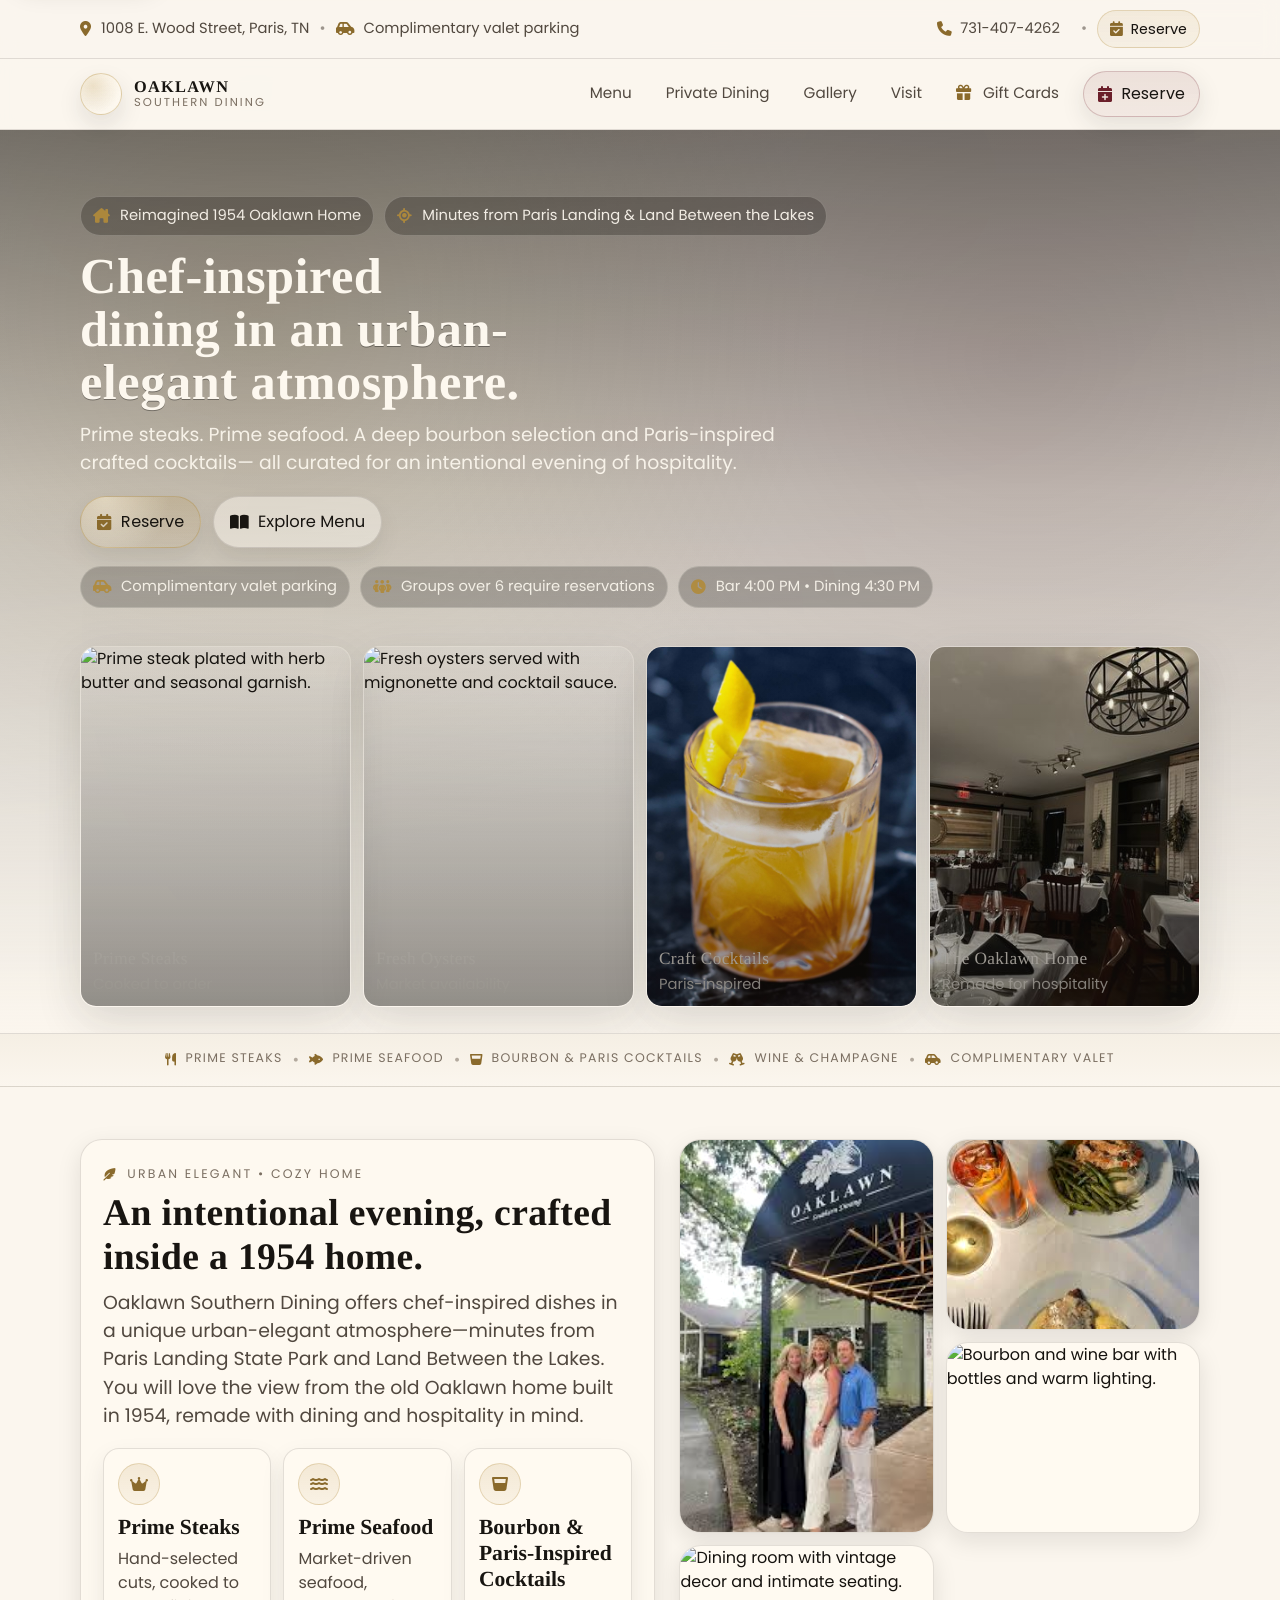
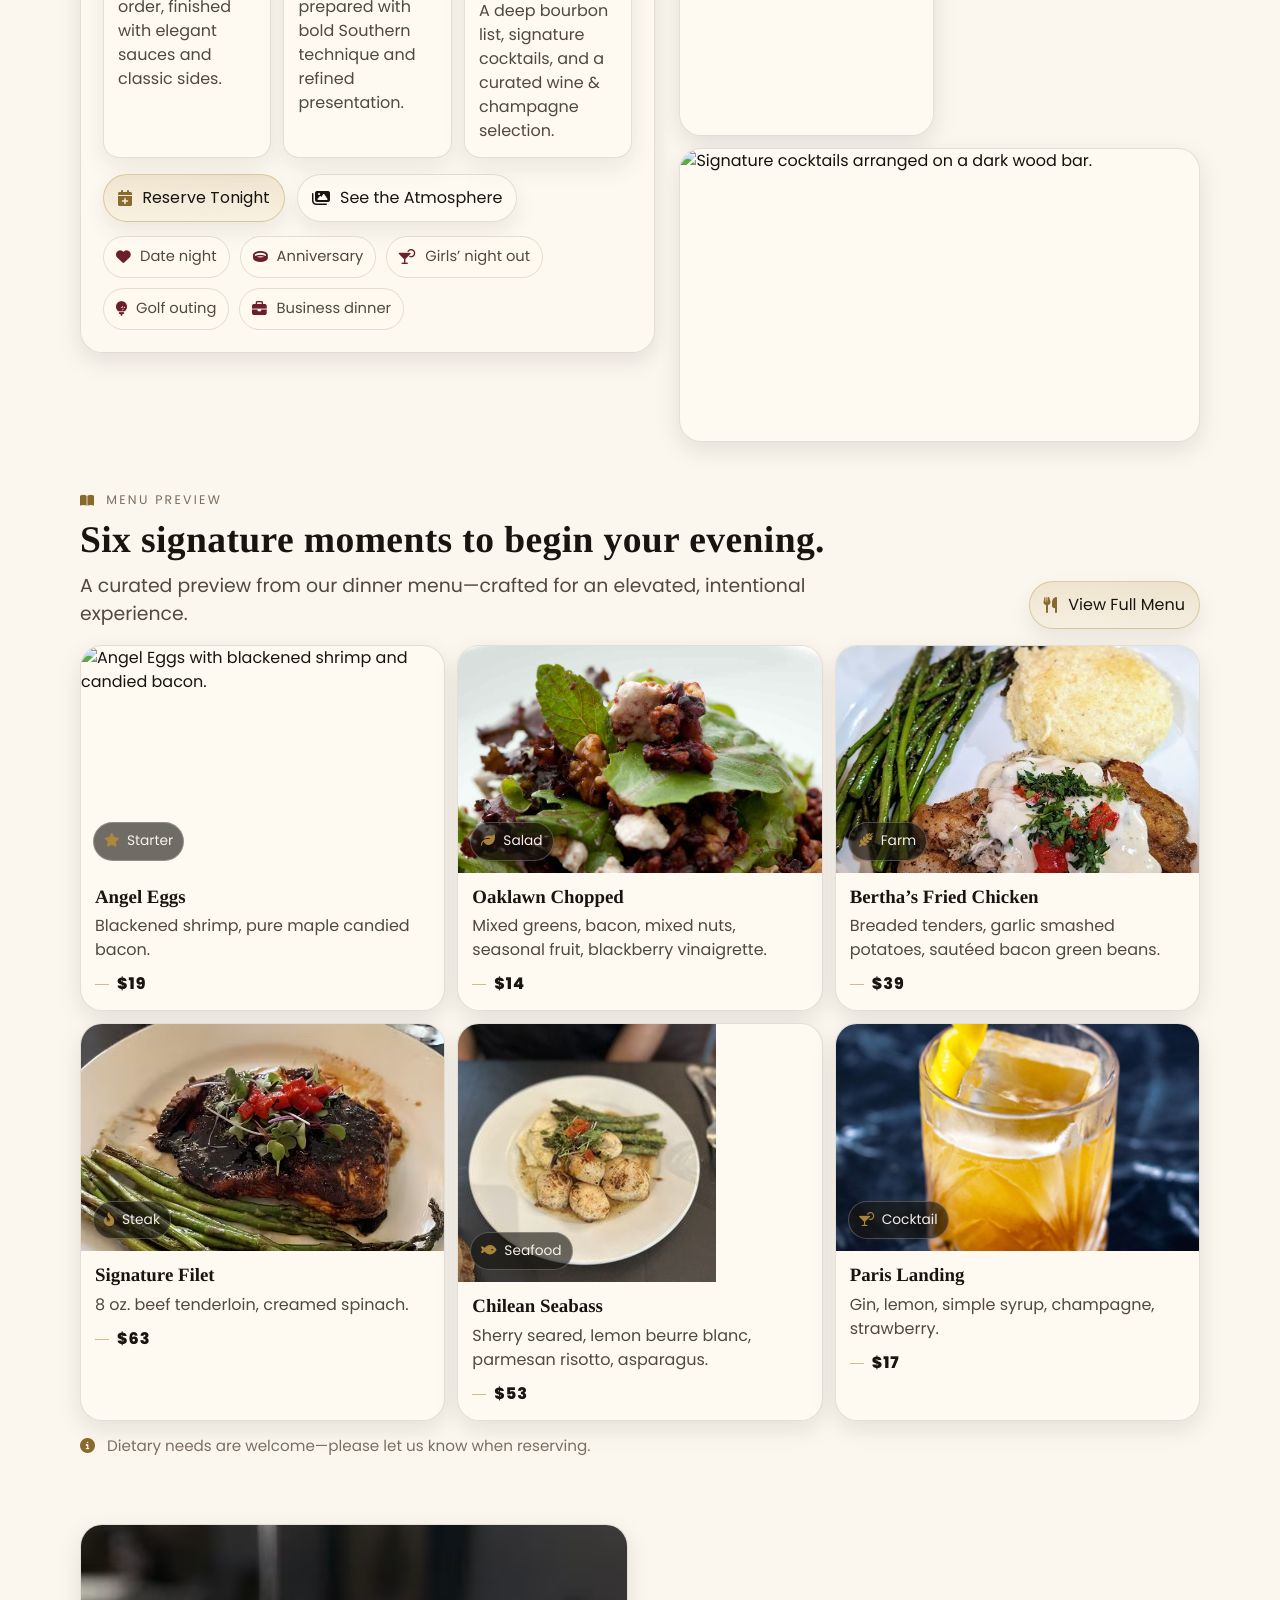
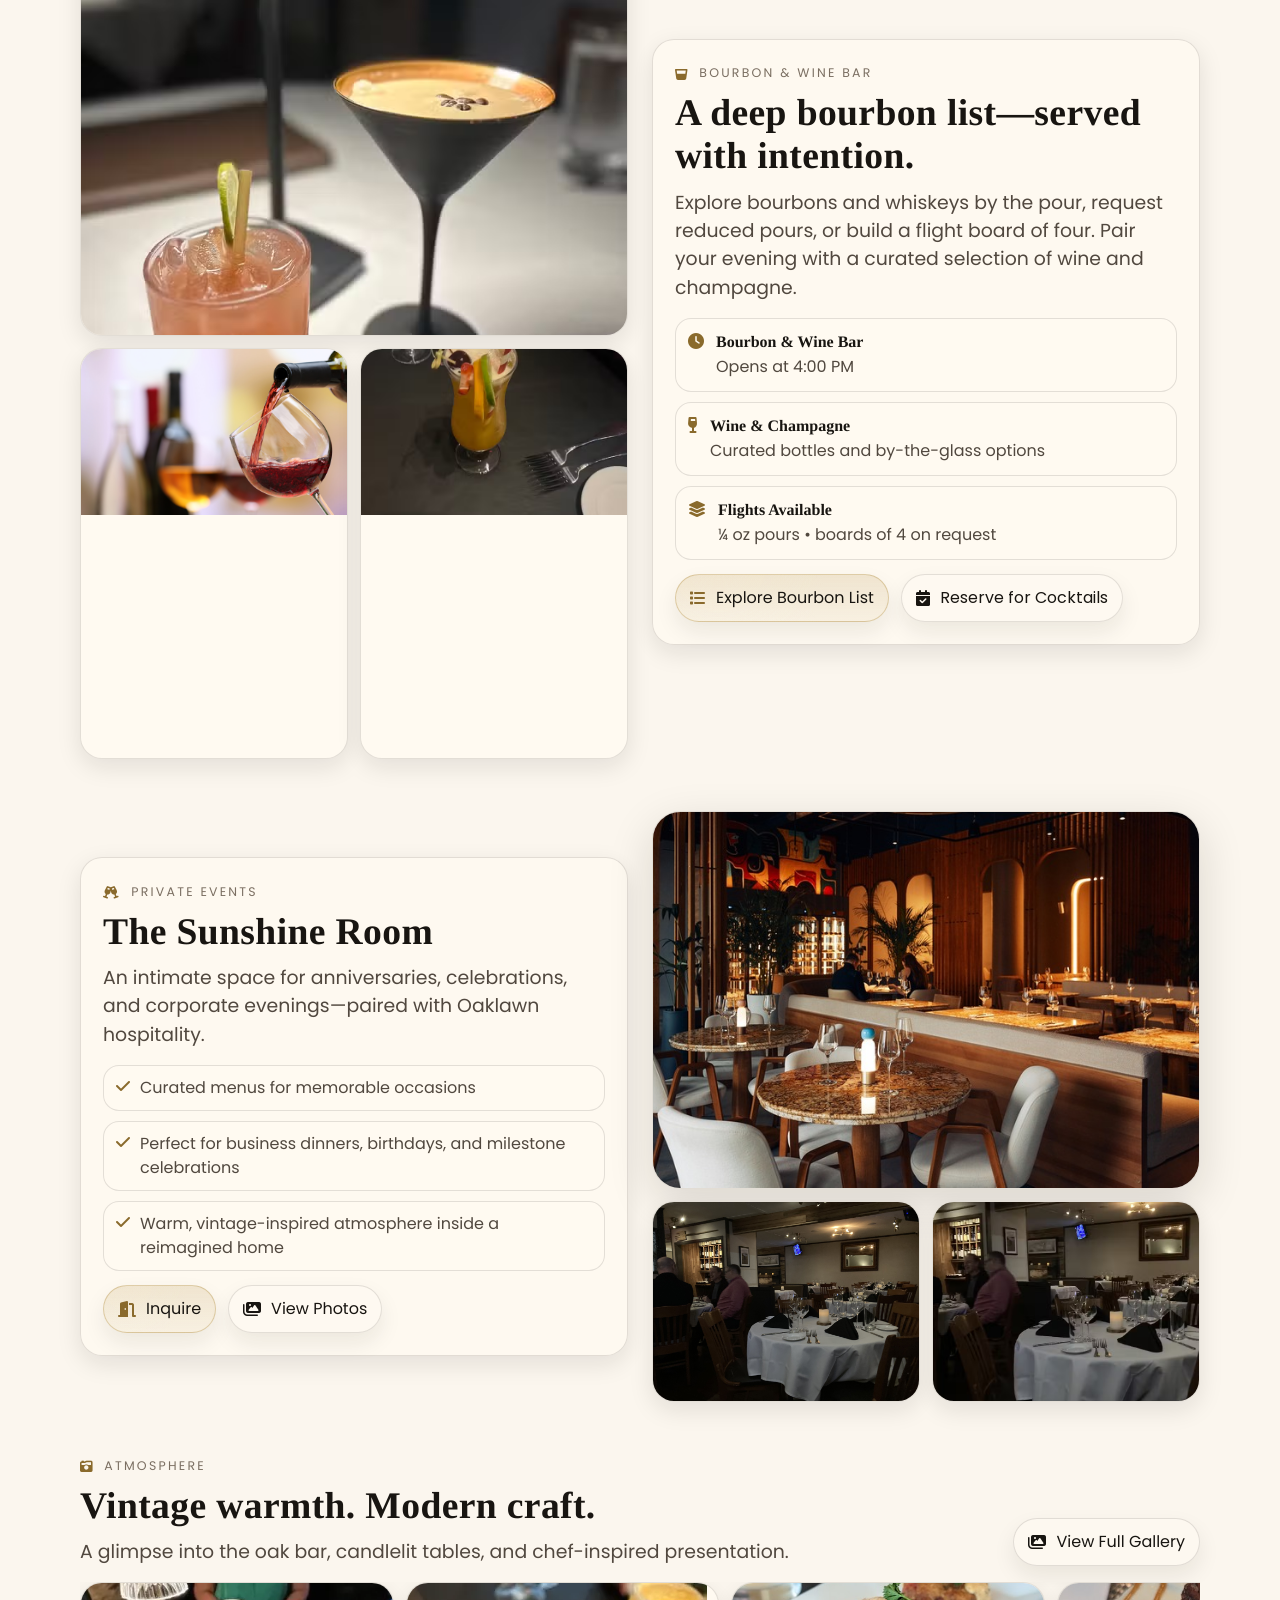
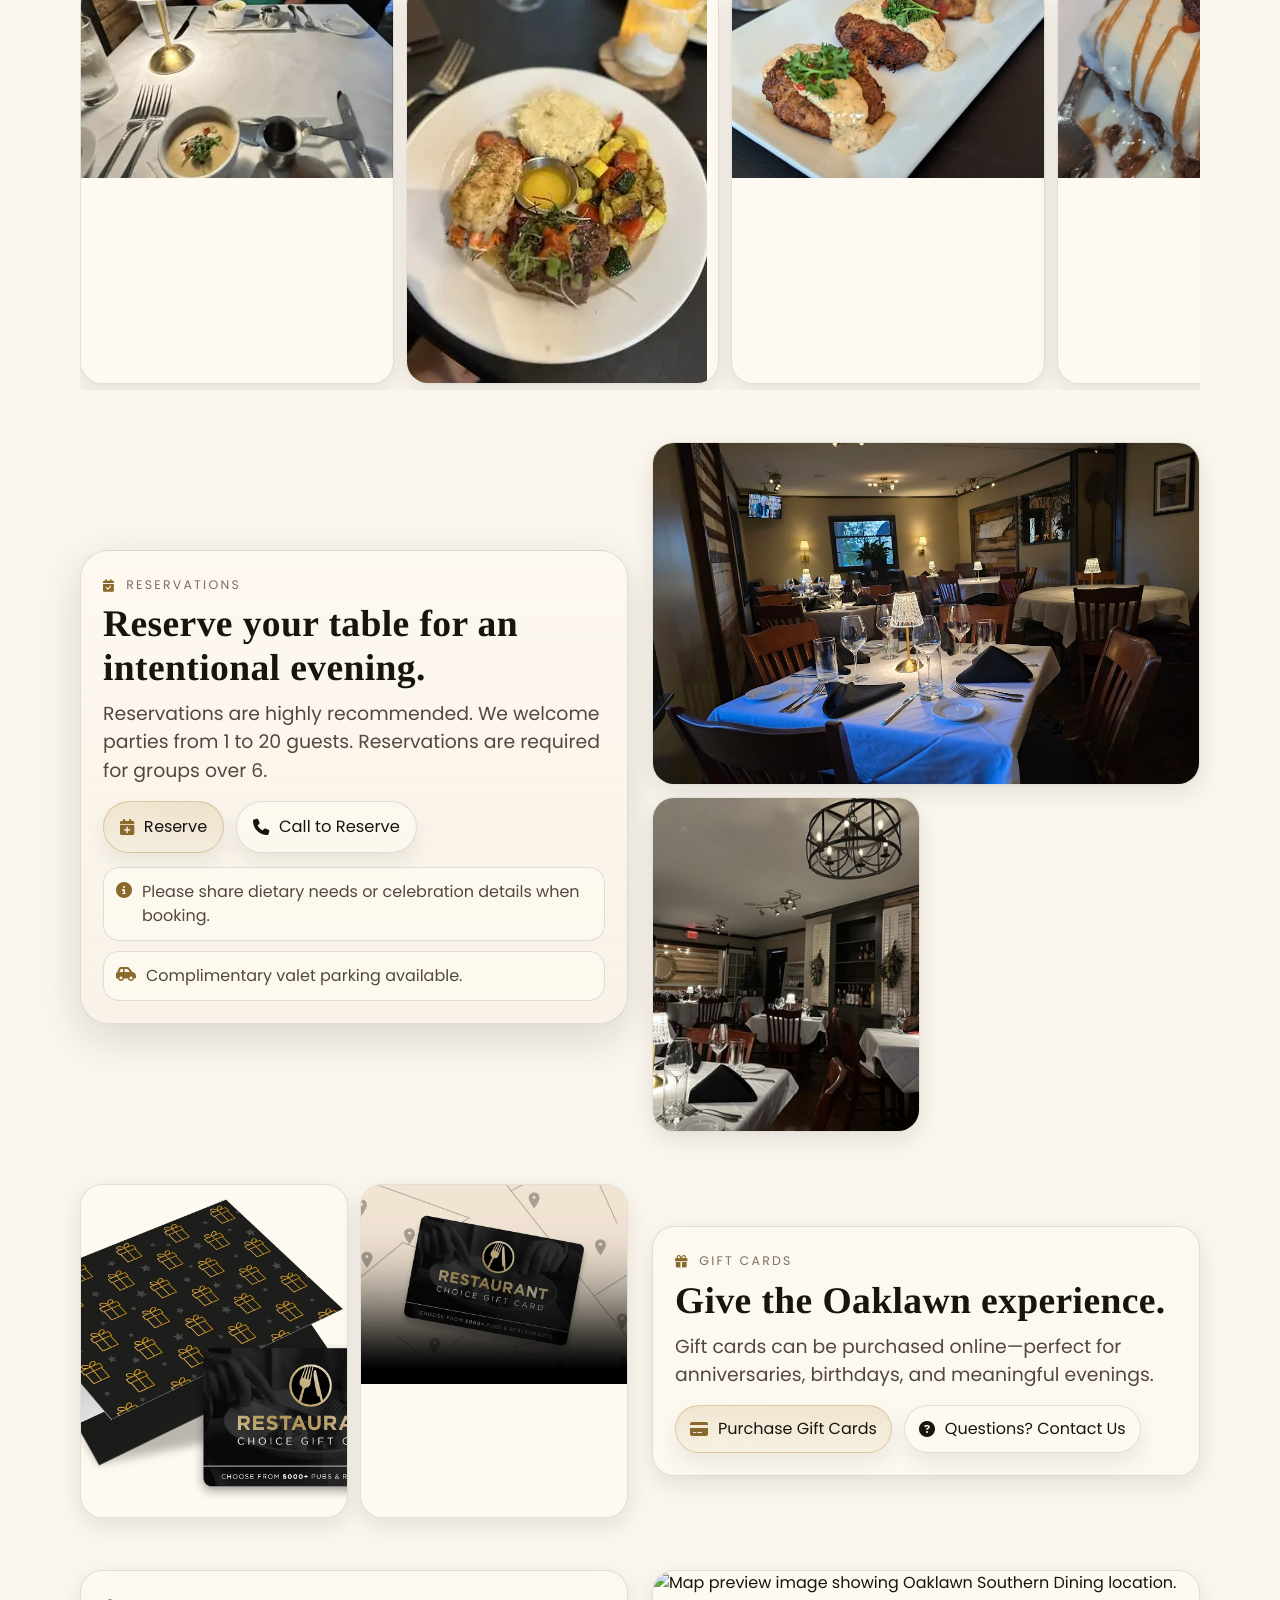
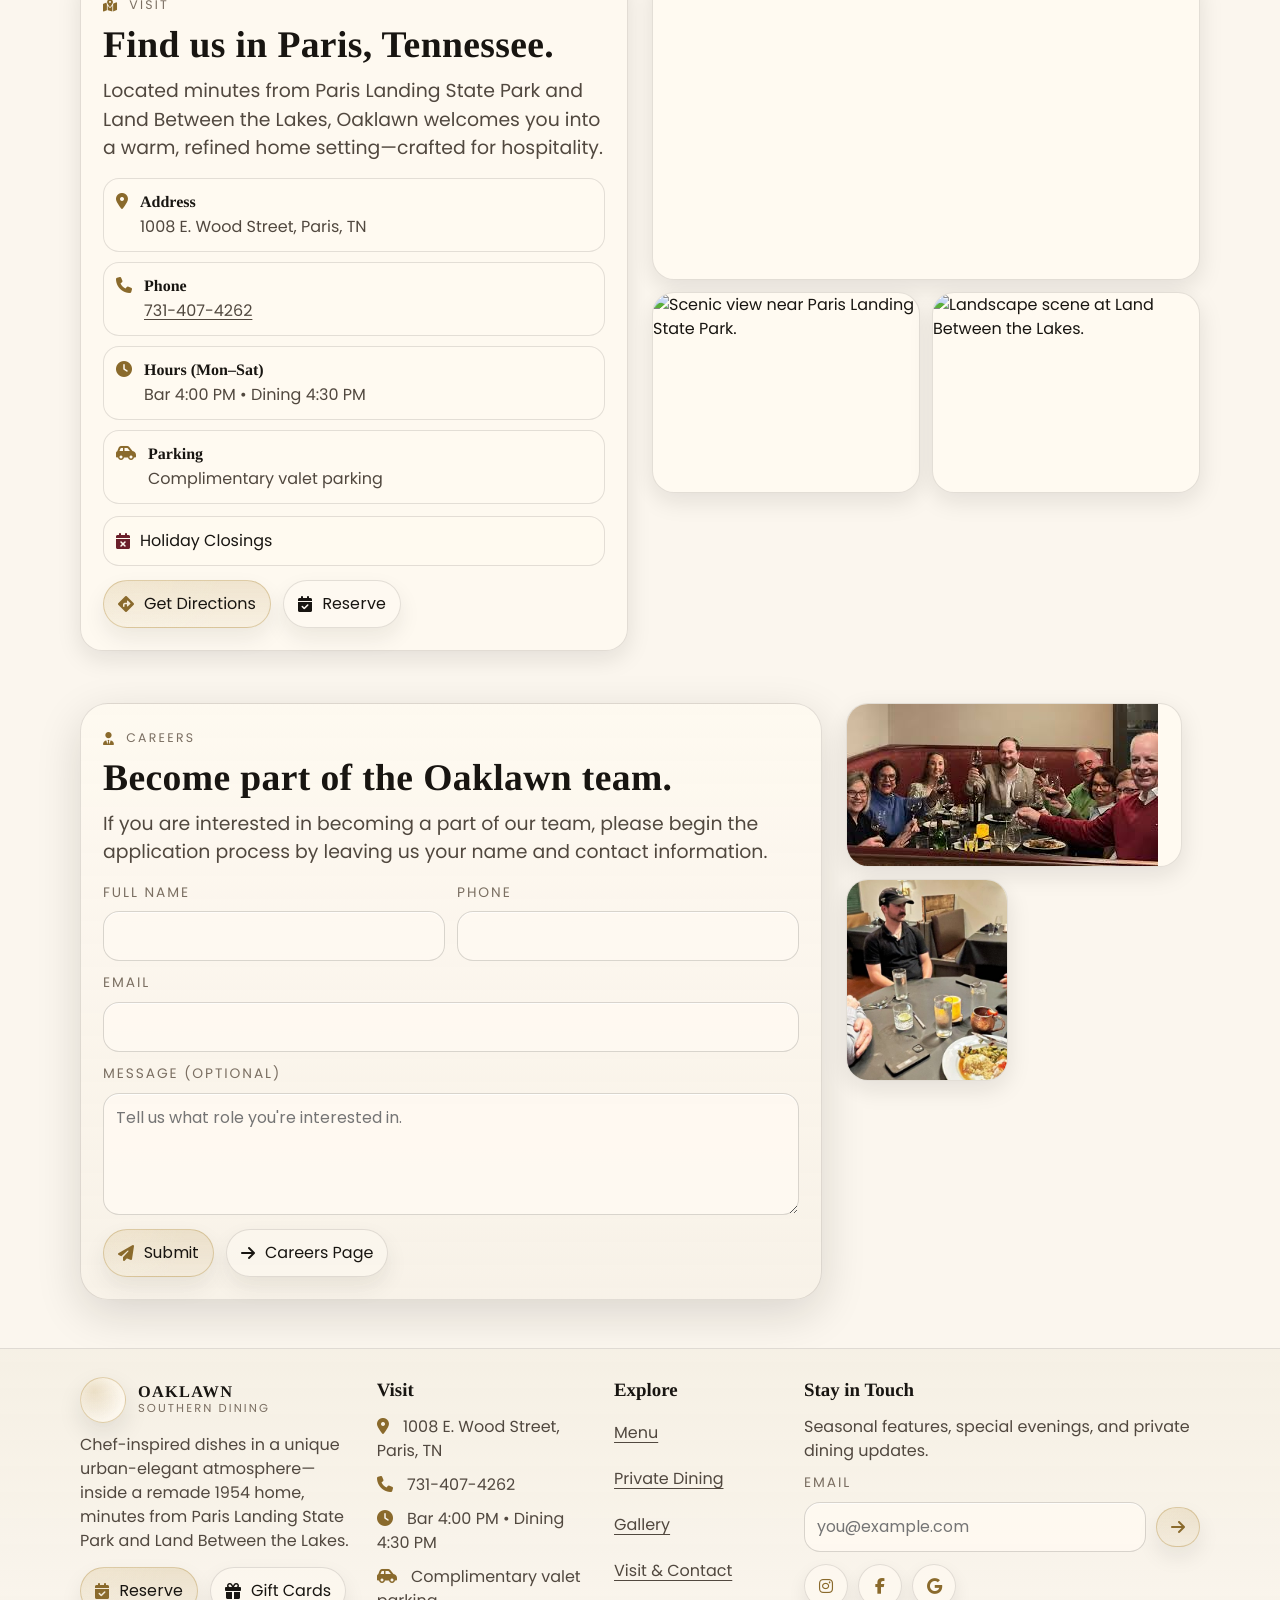
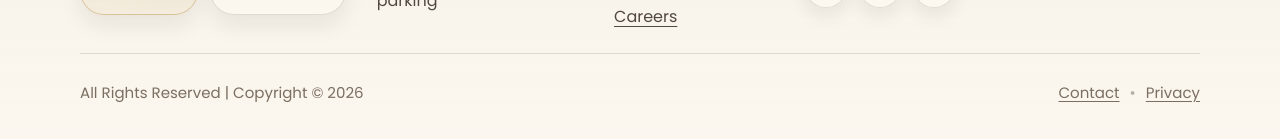
==== commit e29e11cc: "Update index.html" ====
--- a/index.html
+++ b/index.html
@@ -1495,6 +1495,304 @@
 }
 .btn:active{transform: translateY(0)}
 .icon-btn:active{transform: translateY(0)}
+</style>
+<style>
+/* =========================================================
+   PHONE-ONLY MEDIA OVERRIDES (to reduce “too much”)
+   - This block is ONLY media rules + phone refinement
+   - Targets <= 640px (phones)
+   - Simplifies hero, hides busy topbar content, tightens sections
+   - Menu preview becomes 2 x 3 grid
+   ========================================================= */
+
+@media (max-width: 640px){
+
+  /* ---------- Global spacing + rhythm ---------- */
+  :root{
+    --pad: 14px;
+    --gap: 12px;
+    --gap2: 14px;
+    --gap3: 18px;
+  }
+
+  .container{width: calc(100% - (var(--pad) * 2));}
+  .section-lead{font-size: 1.01rem; max-width: 58ch;}
+  .section-head{margin-bottom: 12px;}
+  .section-title{letter-spacing: .005em;}
+
+  /* ---------- Topbar: hide entirely on phones (user request) ---------- */
+  .topbar{display:none !important;}
+
+  /* Header: reduce height, keep only brand + icons */
+  .header{
+    top: 0;
+    background: rgba(251,246,238,.92);
+  }
+  .header__inner{padding: 10px 0;}
+  .brand{min-width: 0;}
+  .brand__mark{width: 40px; height: 40px;}
+  .brand__name{font-size: .95rem;}
+  .brand__sub{font-size: .68rem;}
+  .header__actions .icon-btn{width: 42px; height: 42px;}
+
+  /* ---------- Hero: make it calm, less text, better composition ---------- */
+  .hero{border-bottom: 1px solid rgba(24,21,17,.10);}
+
+  /* Slightly brighten video on phones so text reads cleanly */
+  .hero__video{
+    filter: saturate(.95) contrast(1.02) brightness(.82);
+    transform: scale(1.06);
+  }
+
+  /* Softer overlay for phone readability (less dramatic) */
+  .hero::after{
+    background:
+      linear-gradient(180deg, rgba(24,21,17,.52), rgba(24,21,17,.14) 50%, rgba(251,246,238,.92) 100%),
+      radial-gradient(circle at 18% 18%, rgba(176,138,59,.14), transparent 48%),
+      radial-gradient(circle at 84% 28%, rgba(107,31,42,.10), transparent 52%);
+  }
+
+  .hero__content{
+    padding: 28px 0 12px;
+  }
+
+  /* Remove extra hero “kickers” to reduce clutter */
+  .hero__kicker{display:none;}
+
+  /* Title smaller + tighter max width */
+  .hero__title{
+    max-width: 20ch;
+    font-size: clamp(1.85rem, 7.2vw, 2.25rem);
+    line-height: 1.06;
+  }
+
+  /* Reduce hero lead to one calm paragraph */
+  .hero__lead{
+    margin-top: 10px;
+    max-width: 54ch;
+    font-size: 1.02rem;
+    color: rgba(255,250,241,.86);
+  }
+
+  /* Remove meta chips (too much on phone) */
+  .hero__meta{display:none;}
+
+  /* Keep CTAs clean: 2 buttons but refined */
+  .hero__actions{
+    margin-top: 14px;
+    gap: 10px;
+  }
+  .hero__actions .btn{
+    width: 100%;
+    justify-content:center;
+  }
+  .hero__actions .btn--ghost{
+    background: rgba(255,250,241,.22);
+    border-color: rgba(255,250,241,.26);
+    color: rgba(255,250,241,.92);
+  }
+  .hero__actions .btn--ghost i{color: rgba(176,138,59,.95);}
+
+  /* Hero gallery: reduce to 2 tiles (less busy) + nicer cropping */
+  .hero__gallery{
+    margin: 10px auto 16px;
+    grid-template-columns: 1fr 1fr;
+    gap: 10px;
+  }
+  .hero-card img{
+    aspect-ratio: 1 / 1;
+    object-position: center;
+    filter: saturate(.98) contrast(1.03);
+  }
+  /* Hide 3rd and 4th card on phones */
+  .hero__gallery .hero-card:nth-child(n+3){display:none;}
+
+  /* ---------- Motto strip: make smaller / calmer ---------- */
+  .motto__inner{
+    padding: 10px 0;
+    gap: 8px;
+  }
+  .motto__item{
+    font-size: .73rem;
+    letter-spacing: .14em;
+  }
+
+  /* ---------- Experience: reduce density ---------- */
+  .experience{padding: 22px 0 10px;}
+  .experience__copy{padding: 14px;}
+  .pillars{gap: 10px;}
+  .pillar{padding: 12px;}
+  .pillar__icon{width: 40px; height: 40px;}
+  /* Remove occasion chips on phone */
+  .experience__notes{display:none;}
+
+  /* Collage: 2 columns but fewer images (less “too much”) */
+  .experience__collage{
+    grid-template-columns: 1fr 1fr;
+    gap: 10px;
+  }
+  /* Hide one mid image and keep a strong set */
+  .experience__collage .collage__item:nth-child(3){display:none;}
+  .collage__item,
+  .collage__item--tall,
+  .collage__item--wide{
+    border-radius: 18px;
+  }
+  .collage__item img{
+    border-radius: 18px;
+    aspect-ratio: 4/3;
+    object-position: center;
+  }
+  .collage__item--tall img{aspect-ratio: 4/5;}
+  .collage__item--wide img{aspect-ratio: 16/10;}
+
+  /* ---------- Menu Preview: enforce 2 x 3 grid ---------- */
+  .menu-preview{padding: 22px 0 10px;}
+  .menu-grid{
+    grid-template-columns: 1fr 1fr !important;
+    gap: 10px;
+  }
+  .menu-card{
+    border-radius: 18px;
+  }
+
+  /* Make menu images more premium: consistent aspect, gentle zoom, clean overlay */
+  .menu-card__media img{
+    aspect-ratio: 1 / 1;
+    object-fit: cover;
+    object-position: center;
+    transform: scale(1.02);
+  }
+  .menu-card__tag{
+    left: 10px;
+    bottom: 10px;
+    padding: 7px 9px;
+    font-size: .80rem;
+    background: rgba(24,21,17,.56);
+    border-color: rgba(255,250,241,.22);
+  }
+  .menu-card__body{
+    padding: 12px;
+    gap: 5px;
+  }
+  /* Reduce descriptions slightly */
+  .menu-card__desc{
+    font-size: .95rem;
+    color: rgba(81,72,63,.92);
+  }
+  /* Make price feel luxe */
+  .menu-card__price{
+    font-size: .98rem;
+    letter-spacing: .08em;
+  }
+
+  /* ---------- Spirits: simplify + reduce imagery ---------- */
+  .spirits{padding: 22px 0 10px;}
+  .spirits__copy{padding: 14px;}
+  .spirits__facts{gap: 10px;}
+  .spirits__media{
+    grid-template-columns: 1fr;
+  }
+  /* Keep only the main image on phones */
+  .spirits__media .spirits__img:not(.spirits__img--main){display:none;}
+  .spirits__img--main img{aspect-ratio: 16/11;}
+
+  /* ---------- Sunshine: simplify images ---------- */
+  .sunshine{padding: 22px 0 10px;}
+  .sunshine__copy{padding: 14px;}
+  .sunshine__photo{border-radius: 20px;}
+  .sunshine__photo img{aspect-ratio: 16/11;}
+  /* Hide mini images on phones */
+  .sunshine__mini{display:none;}
+
+  /* ---------- Gallery strip: less aggressive sizing ---------- */
+  .gallery-strip{padding: 22px 0 10px;}
+  .strip{gap: 10px;}
+  .strip__item{
+    flex-basis: 78%;
+    max-width: 78%;
+    border-radius: 18px;
+  }
+  .strip__item img{
+    aspect-ratio: 16/11;
+    object-position: center;
+  }
+
+  /* ---------- Reserve block: calmer, less imagery ---------- */
+  .reserve-block{padding: 22px 0 10px;}
+  .reserve-block__copy{padding: 14px; border-radius: 22px;}
+  .reserve-block__actions .btn{width: 100%;}
+  /* Hide reserve photos (too much on phone) */
+  .reserve-block__media{display:none;}
+
+  /* ---------- Giftcards: keep one strong image ---------- */
+  .giftcards{padding: 22px 0 10px;}
+  .giftcards__copy{padding: 14px;}
+  .giftcards__media{
+    grid-template-columns: 1fr;
+  }
+  .giftcards__media .giftcards__img--small{display:none;}
+  .giftcards__img img{
+    aspect-ratio: 16/11;
+    object-position: center;
+  }
+  .giftcards__actions .btn{width: 100%;}
+
+  /* ---------- Visit: simplify media, keep map image only ---------- */
+  .visit{padding: 22px 0 10px;}
+  .visit__copy{padding: 14px;}
+  .visit__media{
+    grid-template-columns: 1fr;
+  }
+  .visit__media .visit__img:not(:first-child){display:none;}
+  .visit__img:first-child img{aspect-ratio: 16/11;}
+
+  /* ---------- Careers teaser: reduce imagery + single-column form ---------- */
+  .careers-teaser{padding: 22px 0 36px;}
+  .careers-teaser__copy{padding: 14px; border-radius: 22px;}
+  .form-grid{grid-template-columns: 1fr !important;}
+  .careers-teaser__media{display:none;}
+  .form-actions .btn{width: 100%;}
+
+  /* ---------- Footer: stack nicely ---------- */
+  .footer{padding: 22px 0 14px;}
+  .footer__grid{gap: 18px;}
+  .footer__badges .btn{width: 100%;}
+  .newsletter__row{
+    flex-direction: column;
+    align-items: stretch;
+  }
+  .newsletter__row .btn{width: 100%;}
+  .footer__social{justify-content:flex-start;}
+
+  /* ---------- Modal: phone-friendly layout ---------- */
+  .modal{padding: 10px;}
+  .modal__dialog{border-radius: 22px;}
+  .modal__head{padding: 14px;}
+  .modal__body{padding: 14px;}
+  .modal__aside{display:none !important;}
+  .reserve-form .form-grid{
+    grid-template-columns: 1fr !important;
+    gap: 10px;
+  }
+  .reserve-form .form-actions .btn{width: 100%;}
+
+  /* ---------- Floating reserve: keep, but calm ---------- */
+  .float-reserve{
+    width: 54px; height: 54px;
+    right: 12px;
+    bottom: 12px;
+    box-shadow: 0 14px 42px rgba(24,21,17,.18);
+  }
+}
+
+/* Optional: ultra-small phones */
+@media (max-width: 380px){
+  .hero__title{font-size: 1.78rem;}
+  .menu-card__body{padding: 11px;}
+  .menu-card__title{font-size: 1.06rem;}
+  .menu-card__desc{font-size: .92rem;}
+}
 </style>
 
 </head>
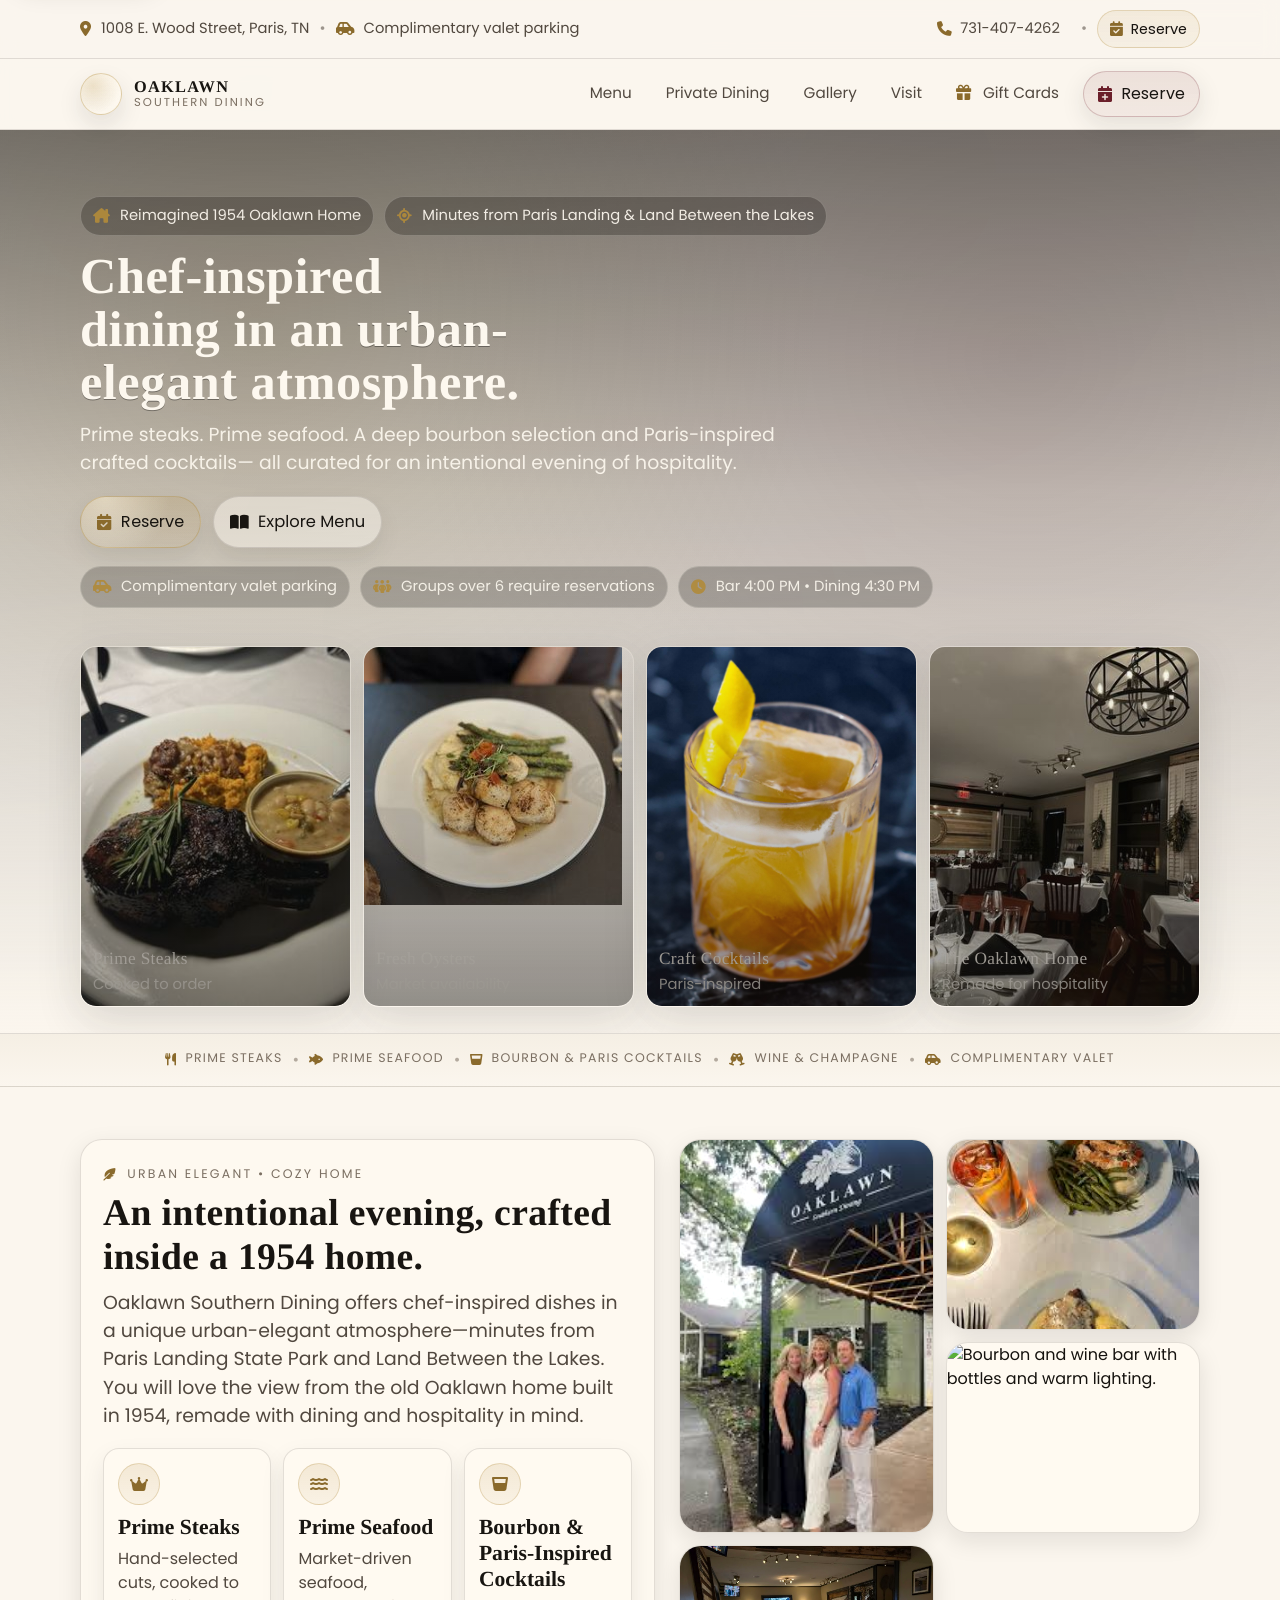
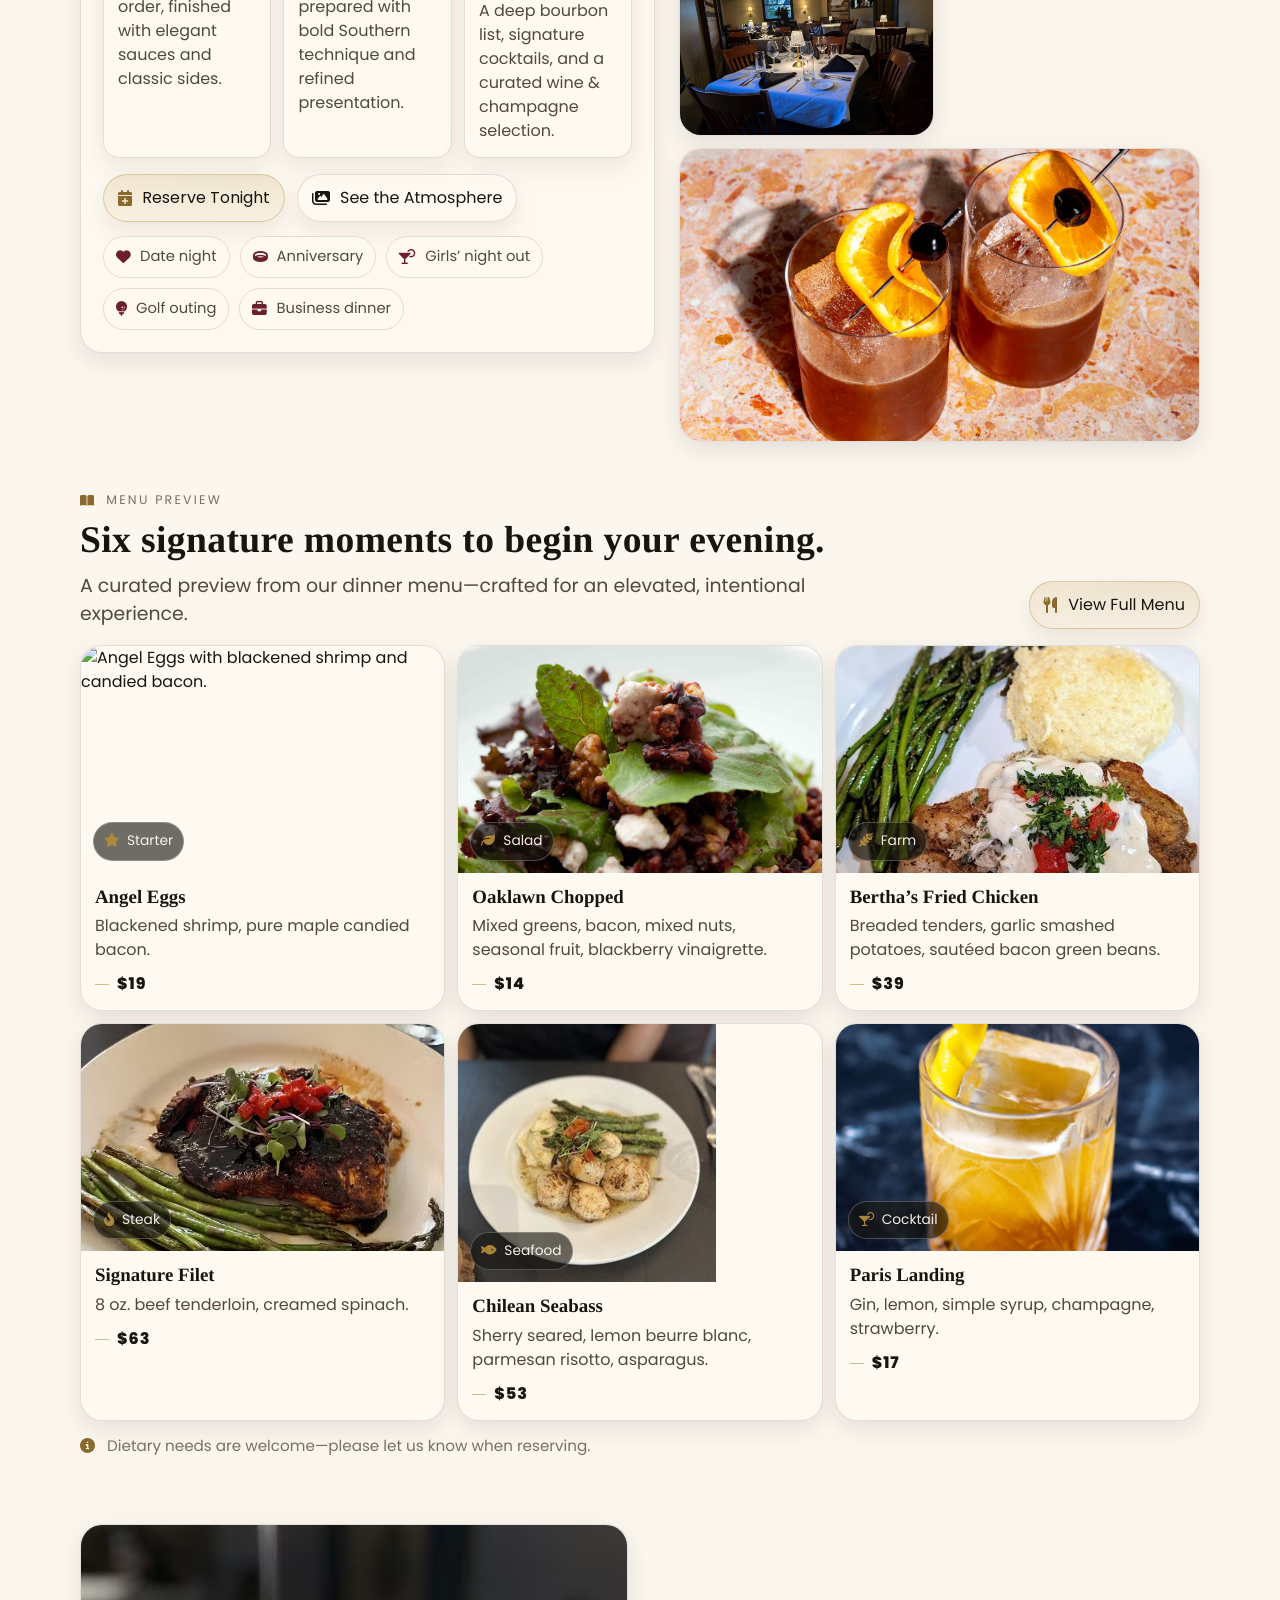
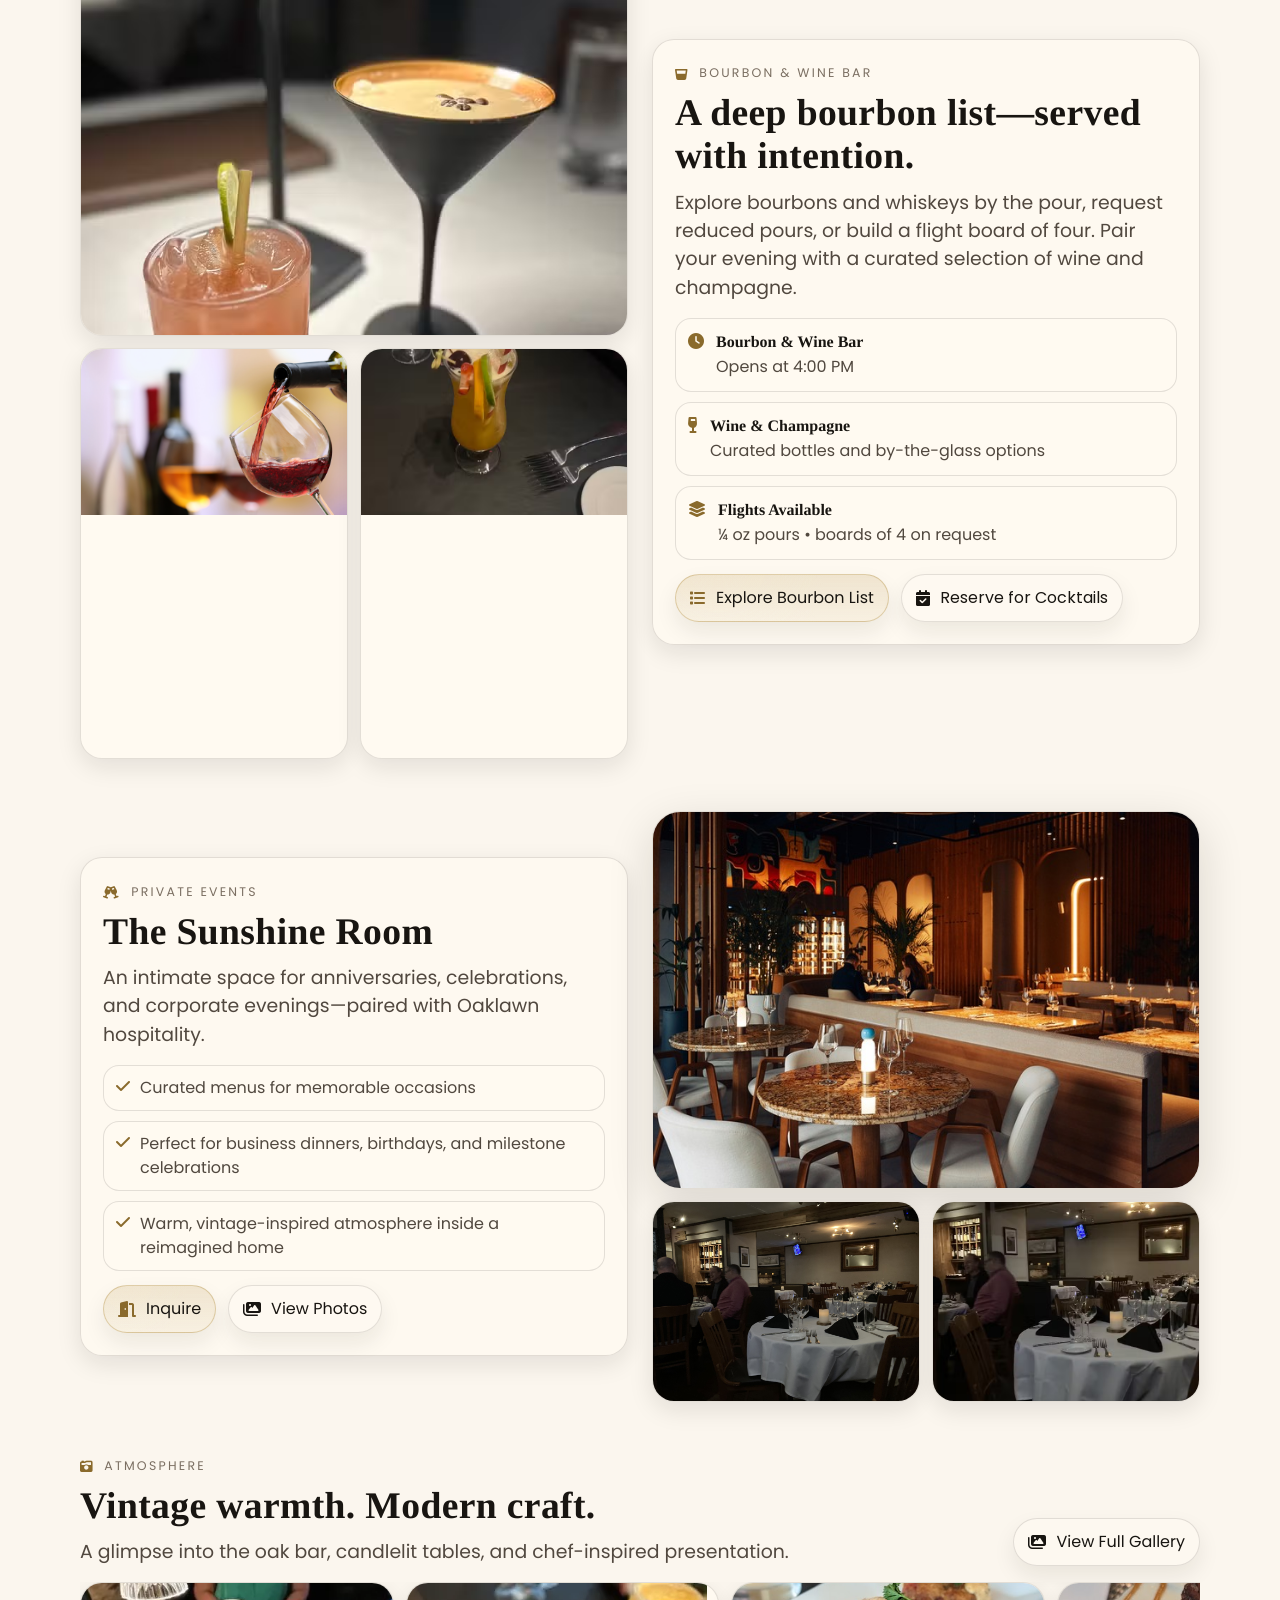
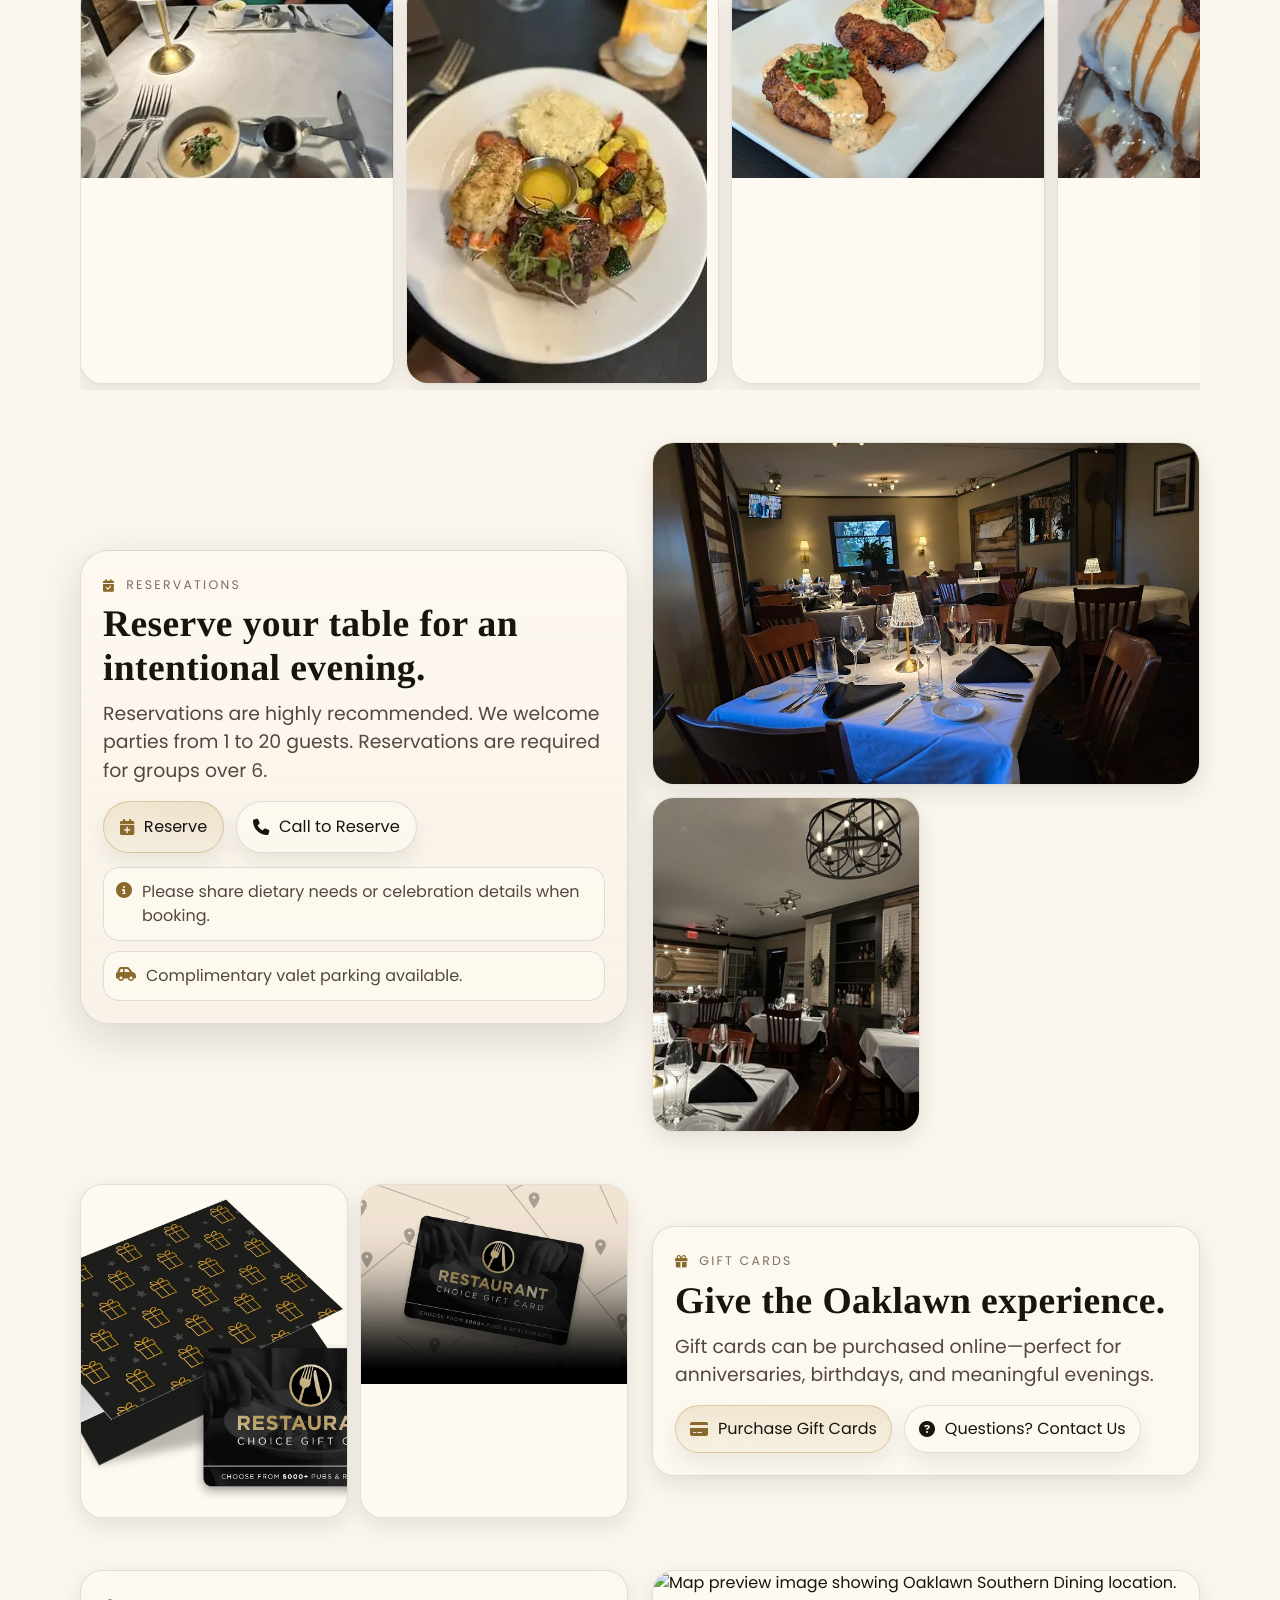
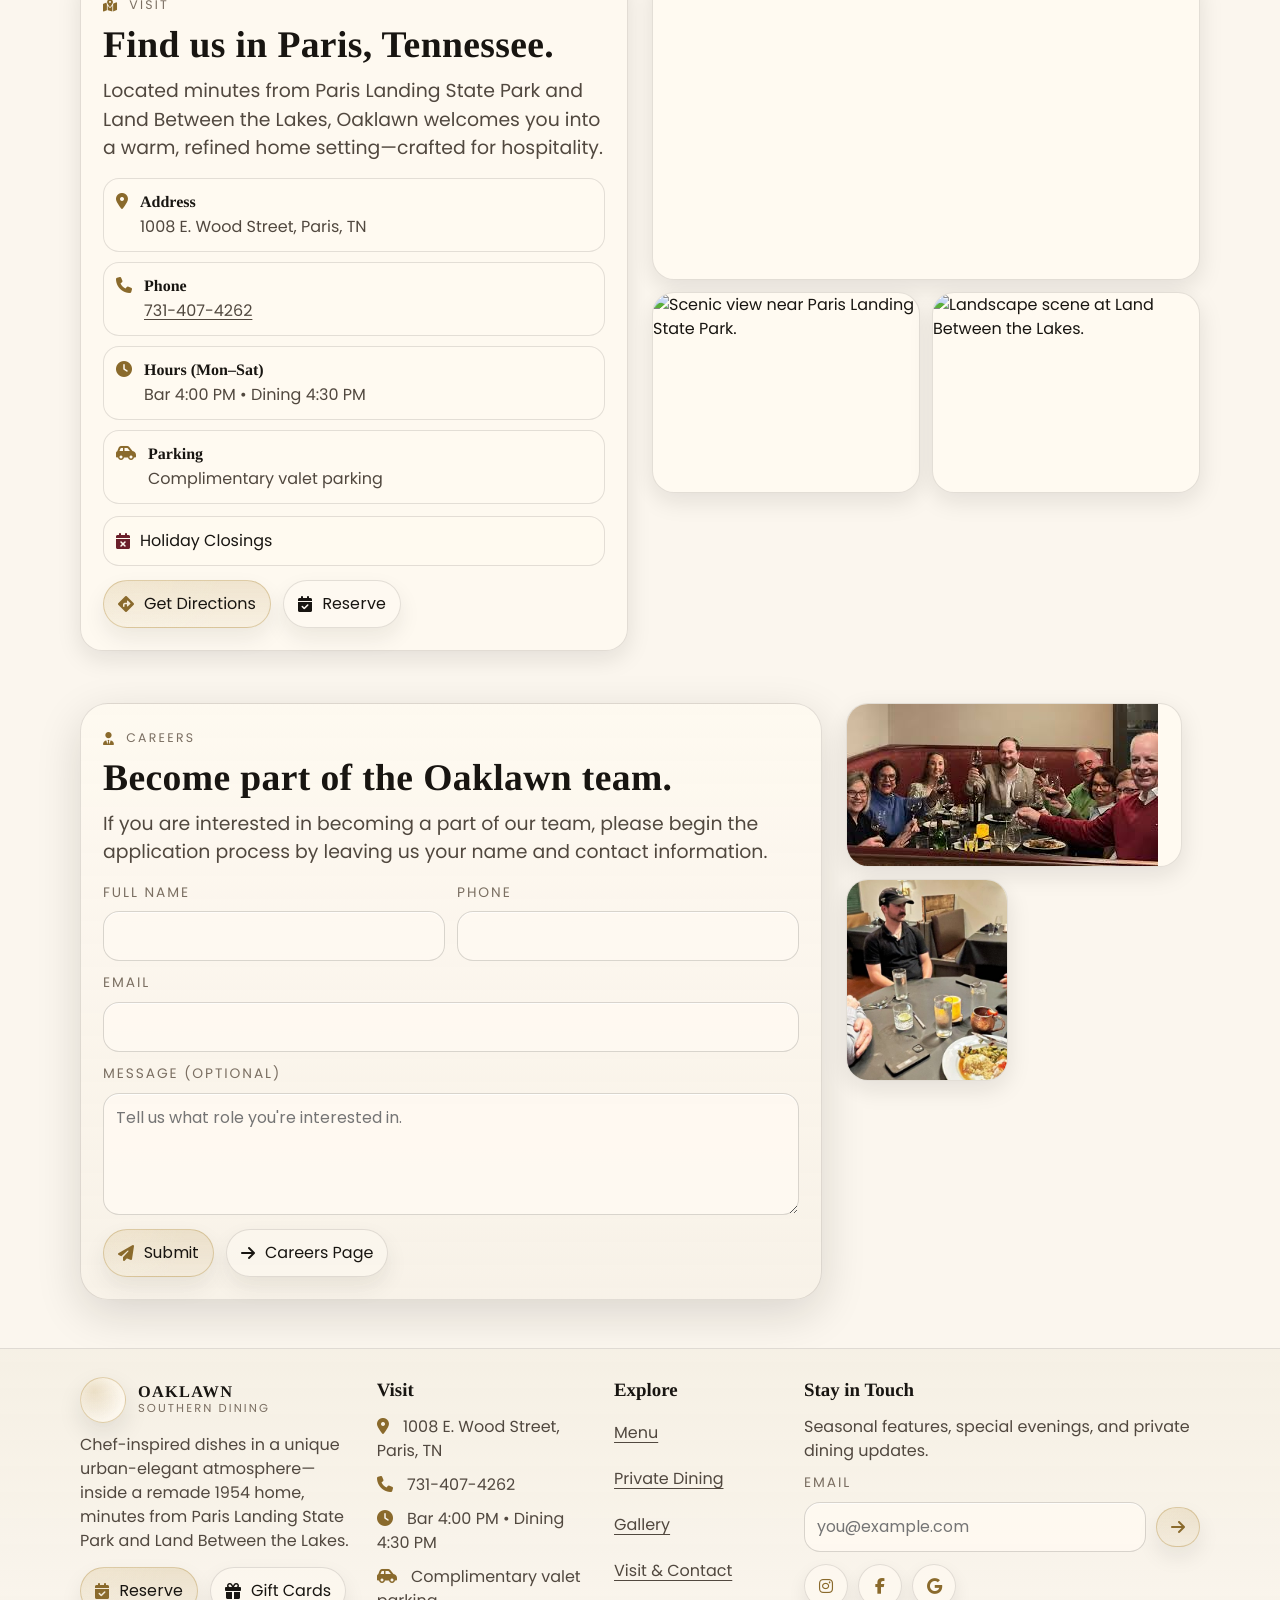
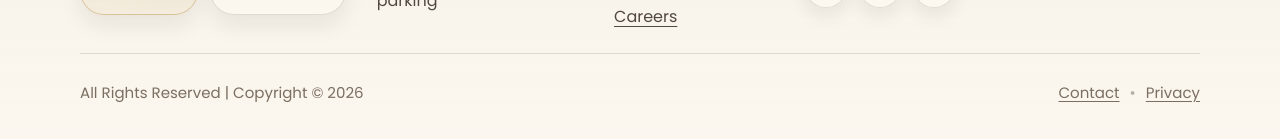
==== commit 40a8758e: "Update index.html" ====
--- a/index.html
+++ b/index.html
@@ -1985,7 +1985,7 @@
       <!-- Hero Side Gallery (lots of images) -->
       <div class="hero__gallery" aria-label="Highlights">
         <figure class="hero-card">
-          <img src="steak.jpg" alt="Prime steak plated with herb butter and seasonal garnish." loading="lazy">
+          <img src="stake.jpg" alt="Prime steak plated with herb butter and seasonal garnish." loading="lazy">
           <figcaption>
             <span class="hero-card__title">Prime Steaks</span>
             <span class="hero-card__sub">Cooked to order</span>
@@ -1993,7 +1993,7 @@
         </figure>
 
         <figure class="hero-card">
-          <img src="seafoods.jpg" alt="Fresh oysters served with mignonette and cocktail sauce." loading="lazy">
+          <img src="seafood.jpg" alt="Fresh oysters served with mignonette and cocktail sauce." loading="lazy">
           <figcaption>
             <span class="hero-card__title">Fresh Oysters</span>
             <span class="hero-card__sub">Market availability</span>
@@ -2119,10 +2119,10 @@
             <img src="whiskey" alt="Bourbon and wine bar with bottles and warm lighting." loading="lazy">
           </figure>
           <figure class="collage__item">
-            <img src="download.jpg" alt="Dining room with vintage decor and intimate seating." loading="lazy">
+            <img src="reserve.jpg" alt="Dining room with vintage decor and intimate seating." loading="lazy">
           </figure>
           <figure class="collage__item collage__item--wide">
-            <img src="sig.jpg" alt="Signature cocktails arranged on a dark wood bar." loading="lazy">
+            <img src="whiskey.jpg" alt="Signature cocktails arranged on a dark wood bar." loading="lazy">
           </figure>
         </div>
       </div>
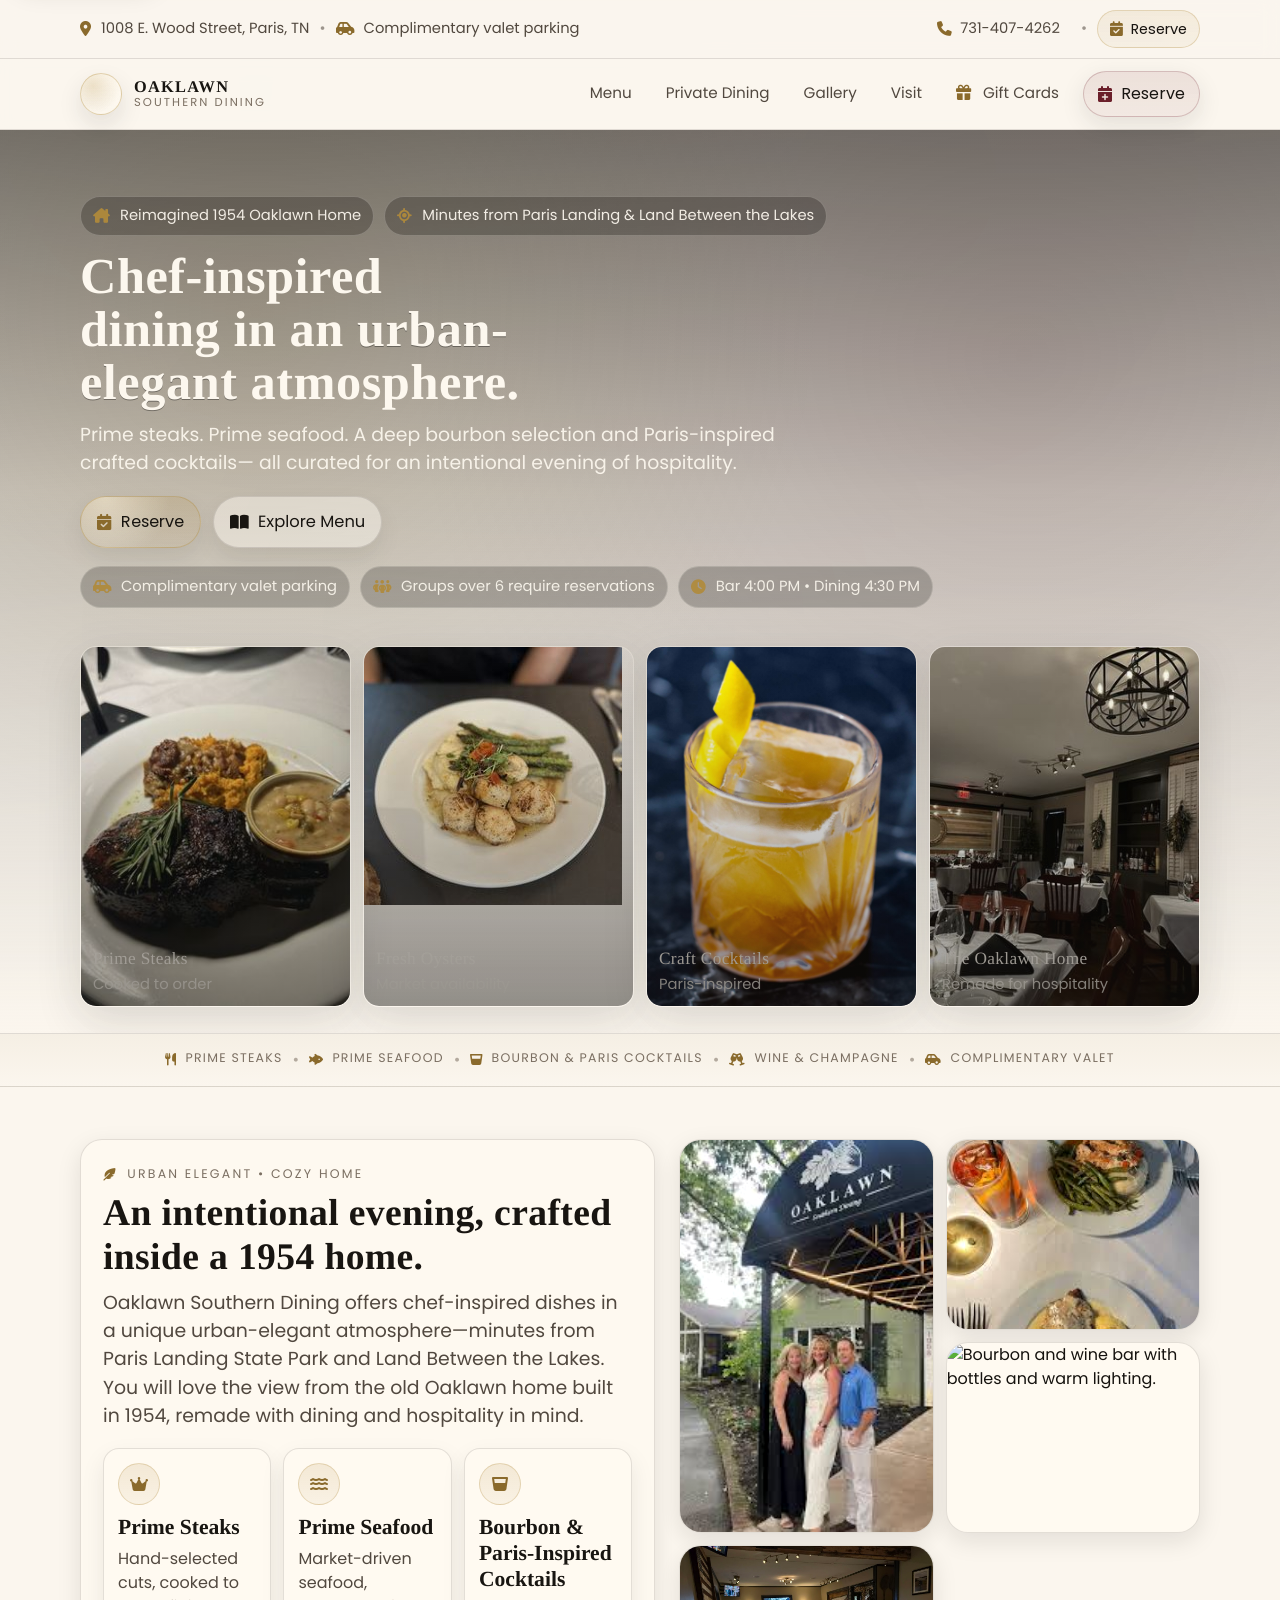
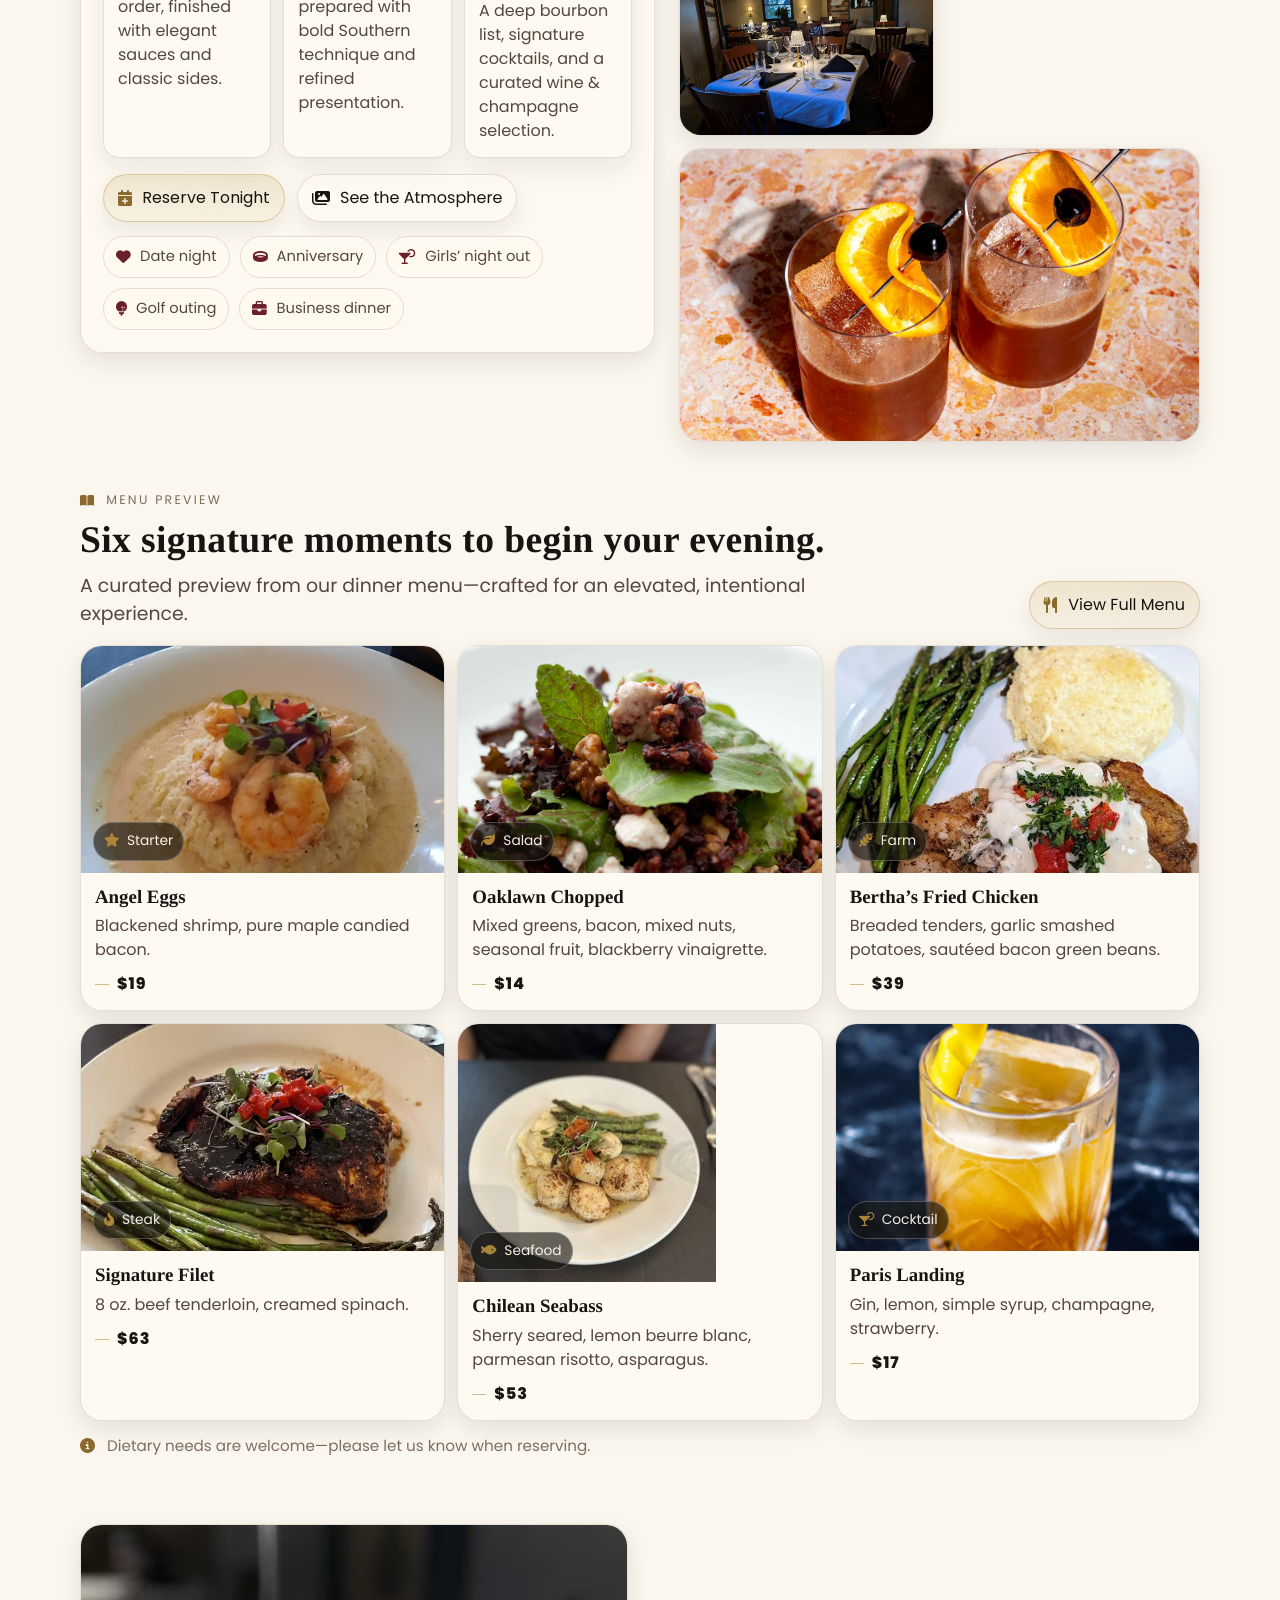
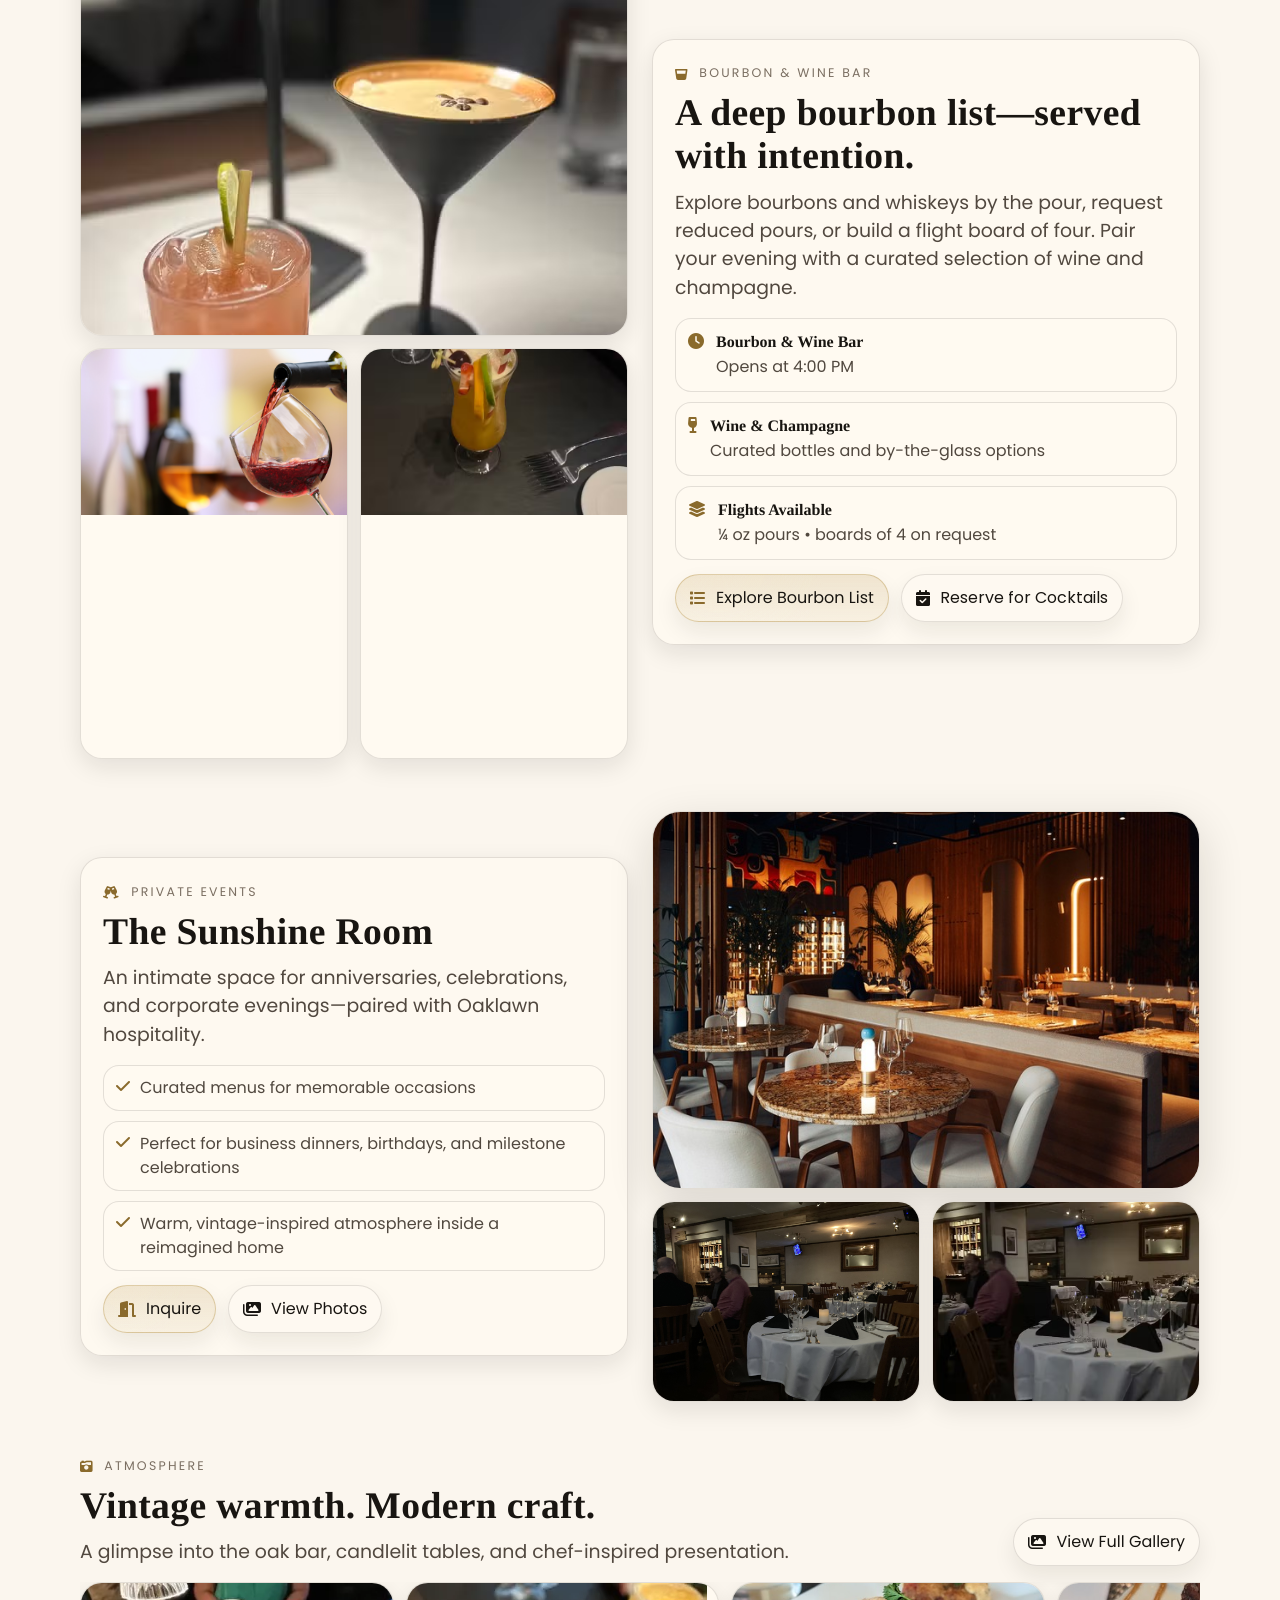
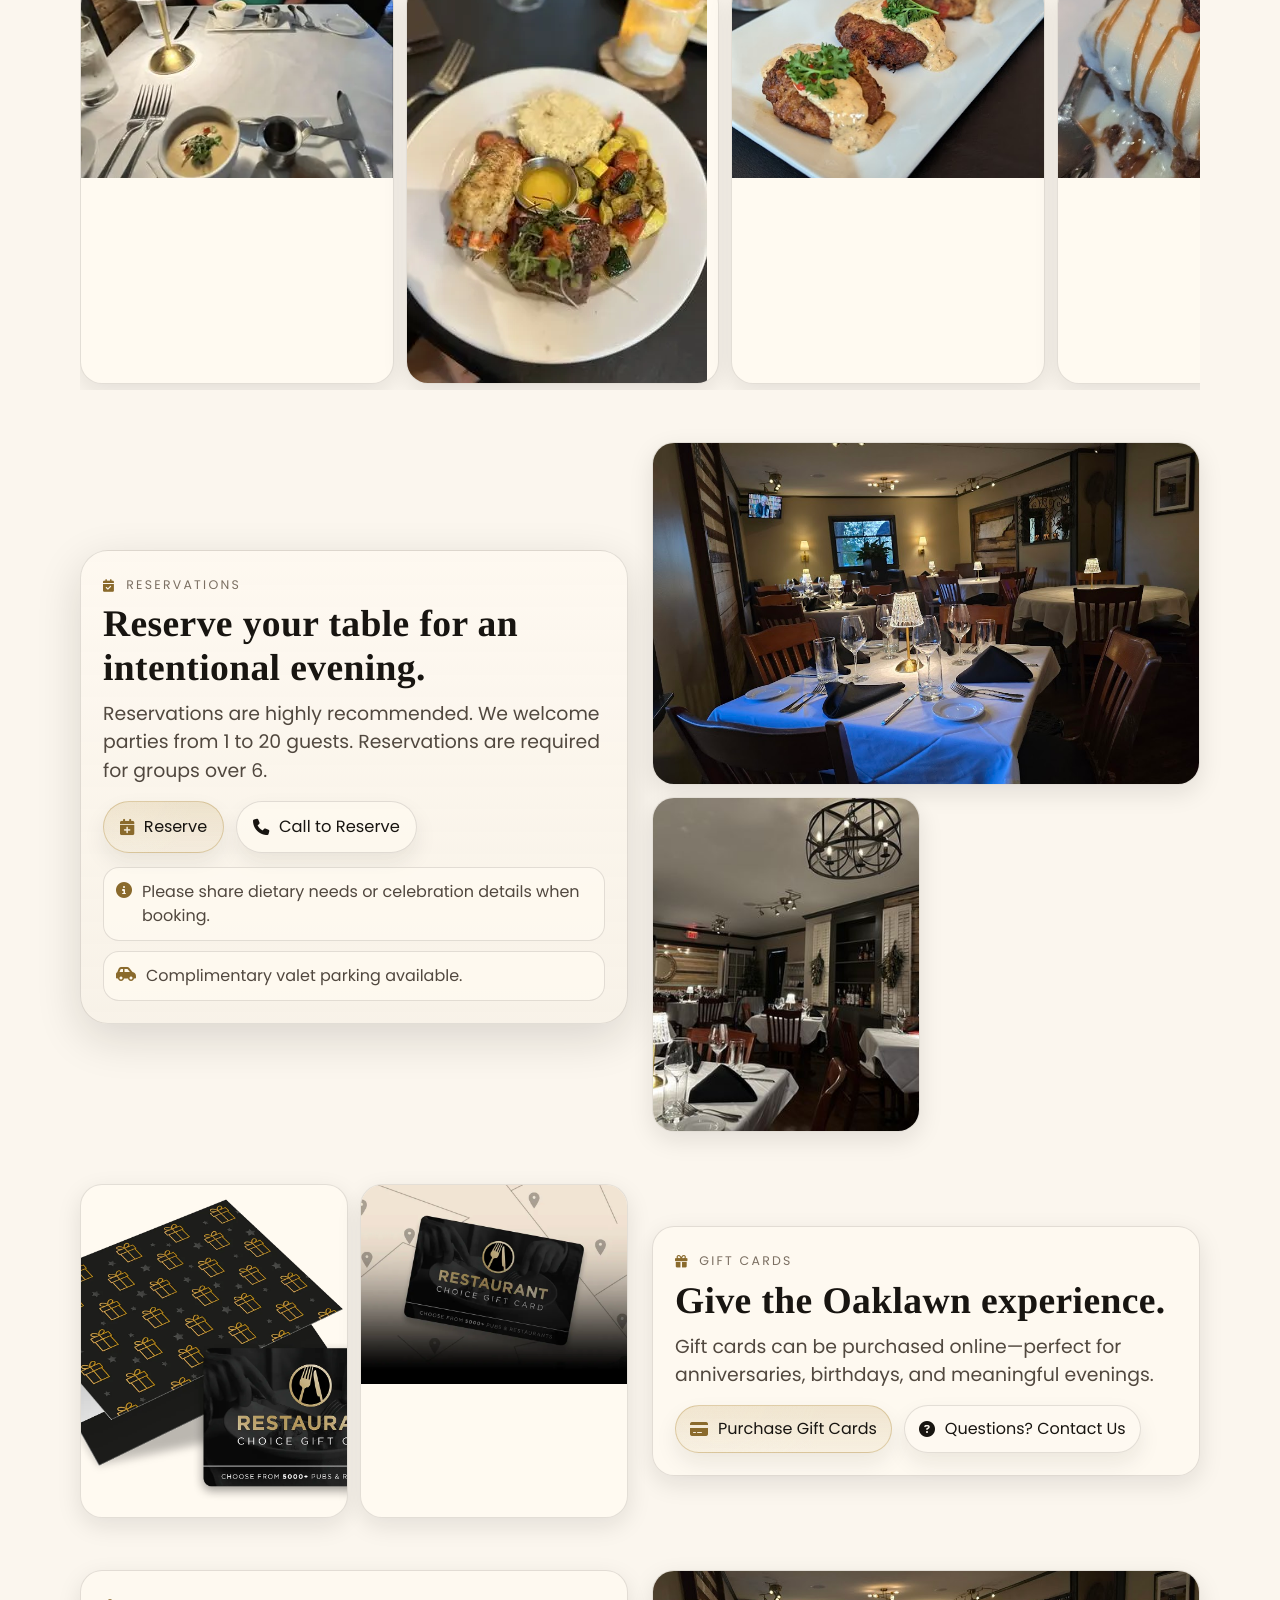
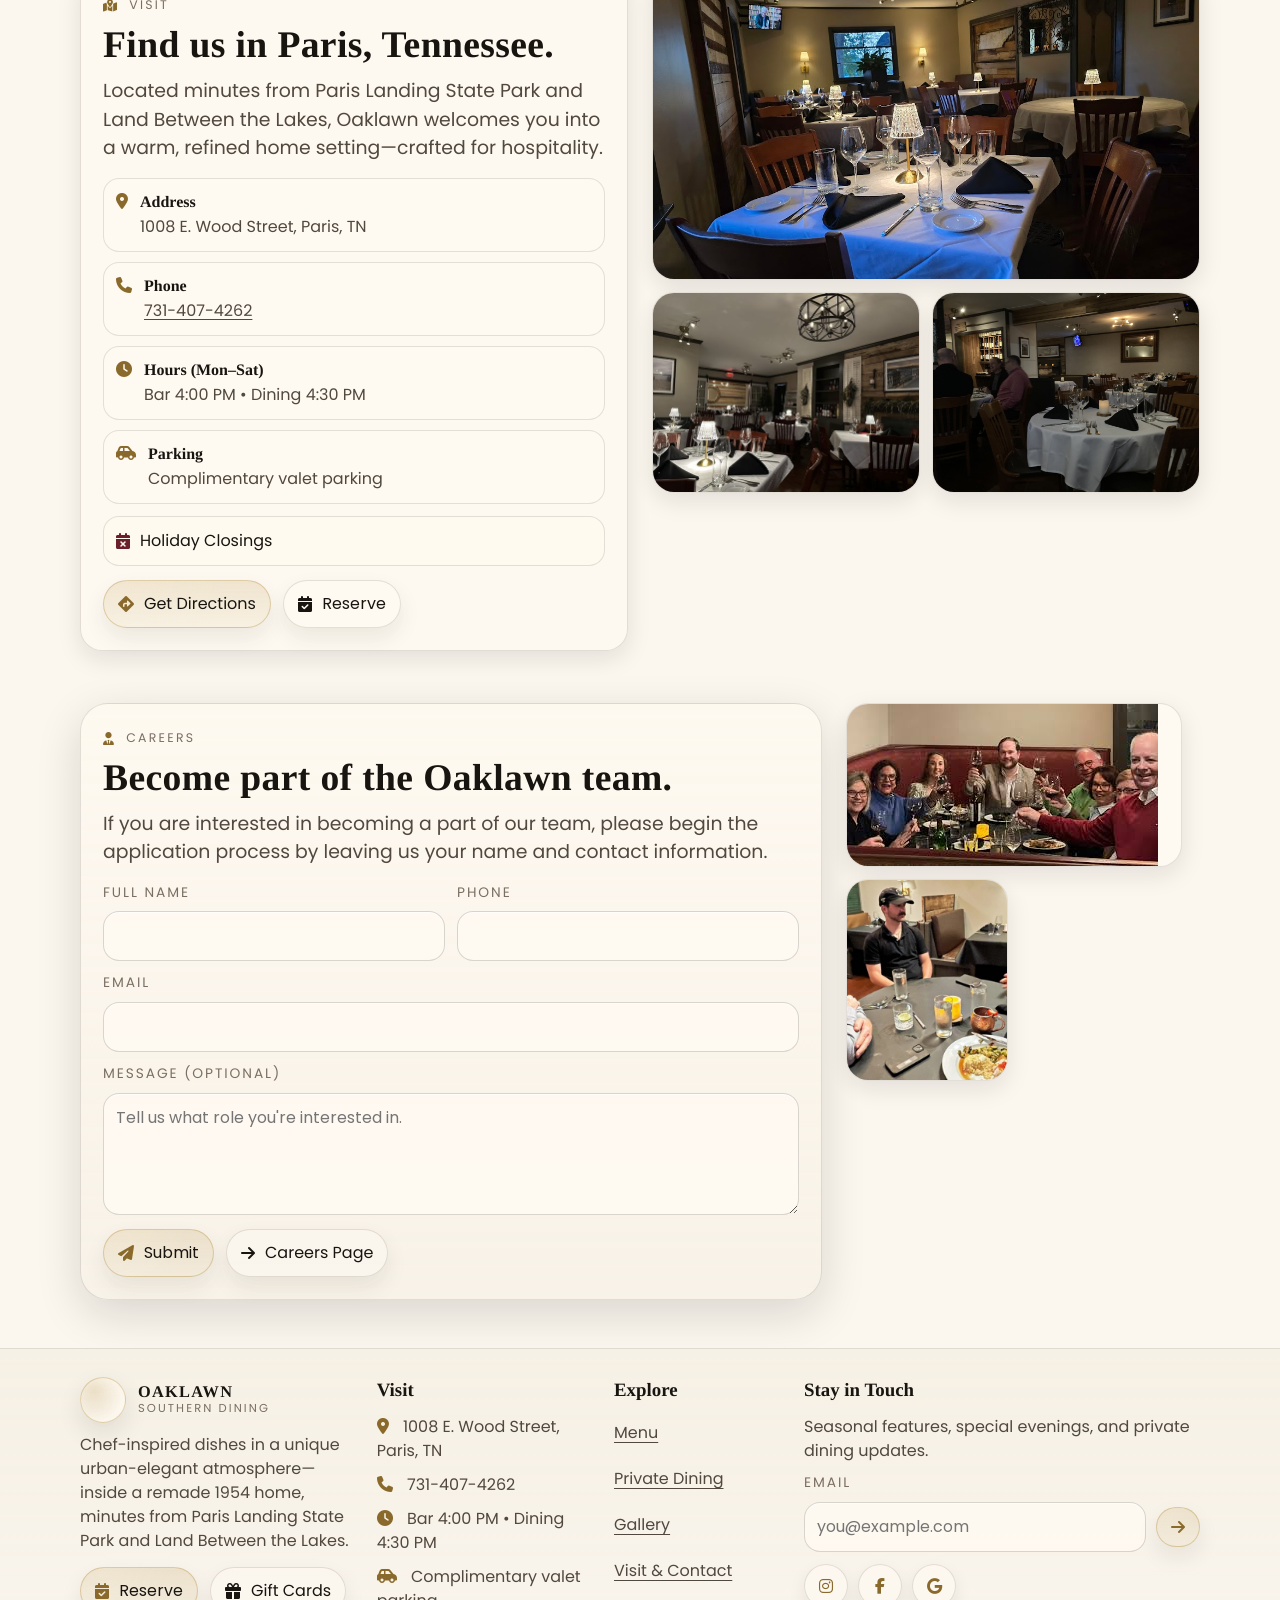
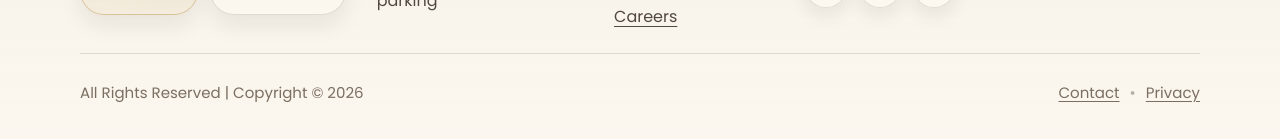
==== commit 4464d58e: "Update index.html" ====
--- a/index.html
+++ b/index.html
@@ -2155,7 +2155,7 @@
           <!-- Starter -->
           <article class="menu-card" role="listitem">
             <div class="menu-card__media">
-              <img src=shrimp.jpg" alt="Angel Eggs with blackened shrimp and candied bacon." loading="lazy">
+              <img src="shrimp.jpg" alt="Angel Eggs with blackened shrimp and candied bacon." loading="lazy">
               <span class="menu-card__tag">
                 <i class="fa-solid fa-star" aria-hidden="true"></i>
                 Starter
@@ -2596,13 +2596,13 @@
 
         <div class="visit__media">
           <figure class="visit__img">
-            <img src="images/visit-map.jpg" alt="Map preview image showing Oaklawn Southern Dining location." loading="lazy">
+            <img src="reserve.jpg" alt="Map preview image showing Oaklawn Southern Dining location." loading="lazy">
           </figure>
           <figure class="visit__img visit__img--small">
-            <img src="images/visit-park.jpg" alt="Scenic view near Paris Landing State Park." loading="lazy">
+            <img src="reserve2.jpg" alt="Scenic view near Paris Landing State Park." loading="lazy">
           </figure>
           <figure class="visit__img visit__img--small">
-            <img src="images/visit-lbl.jpg" alt="Landscape scene at Land Between the Lakes." loading="lazy">
+            <img src="sunshine.jpg" alt="Landscape scene at Land Between the Lakes." loading="lazy">
           </figure>
         </div>
       </div>
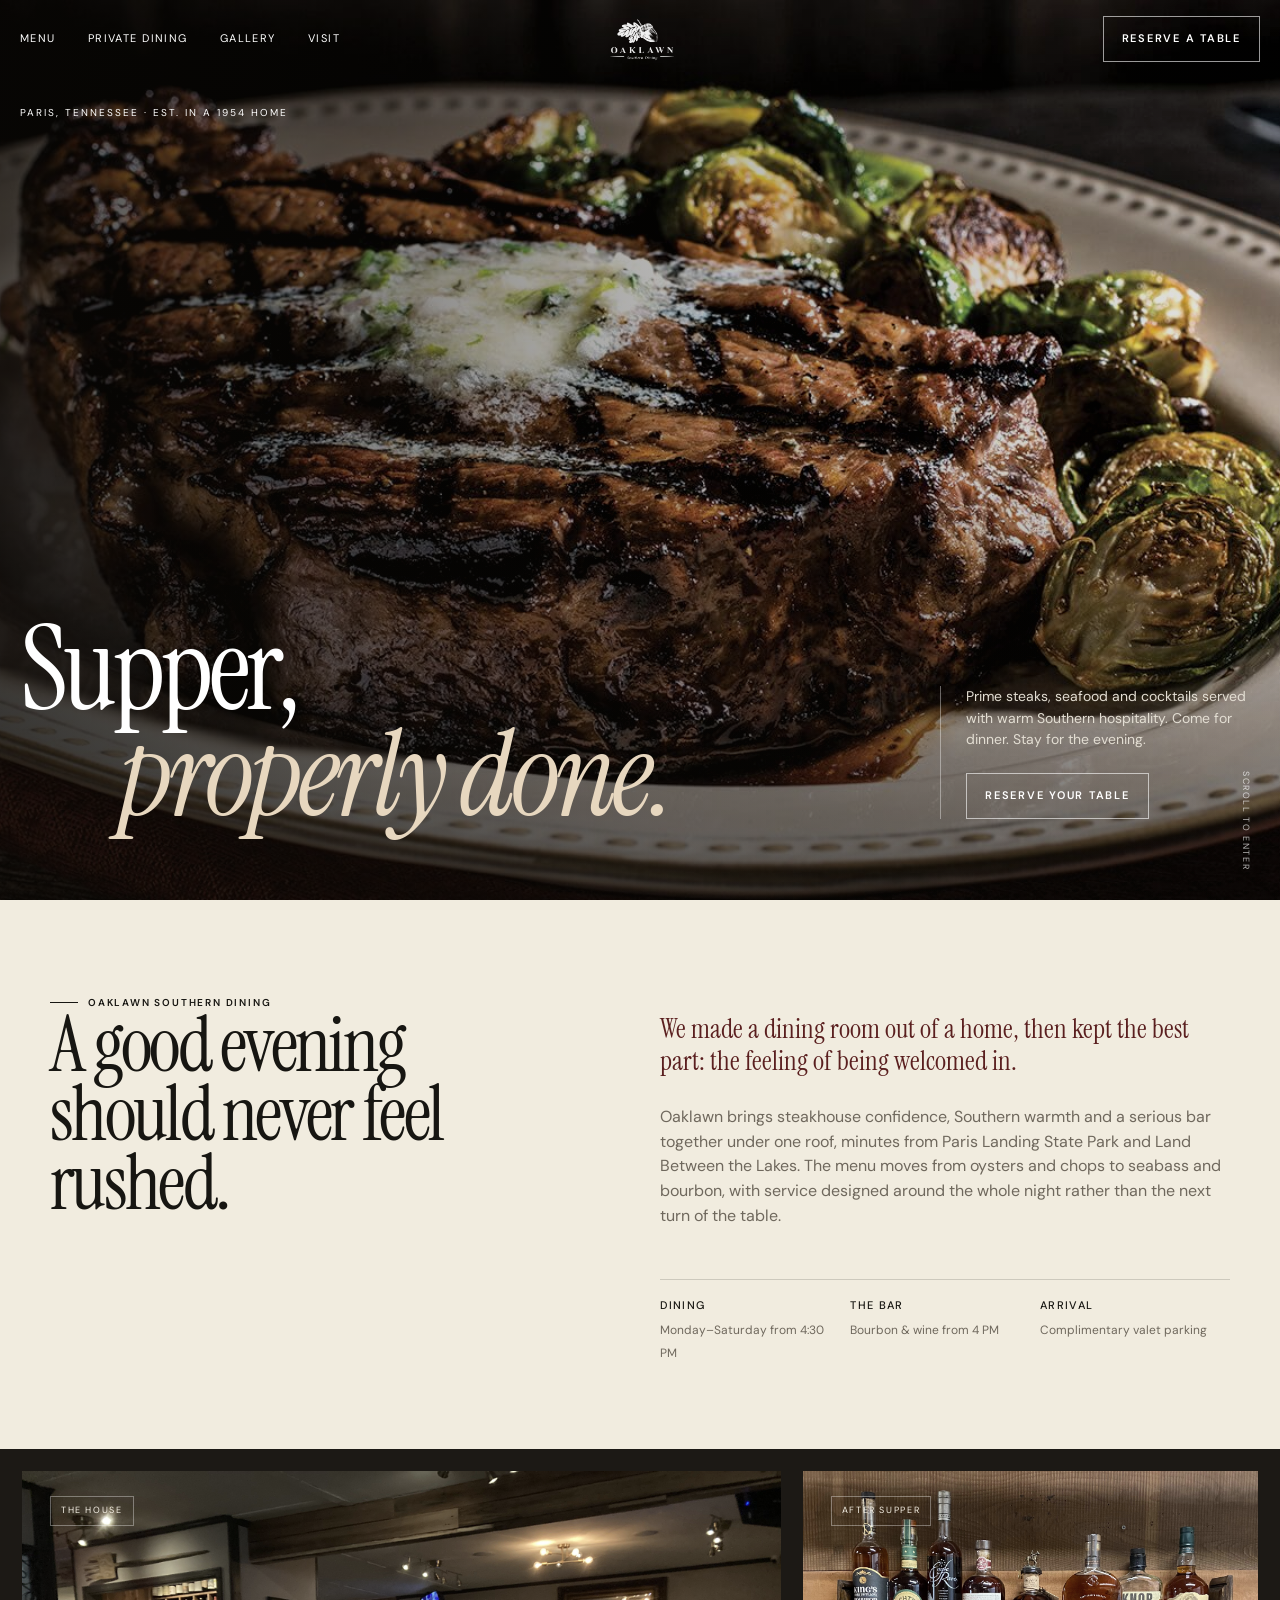
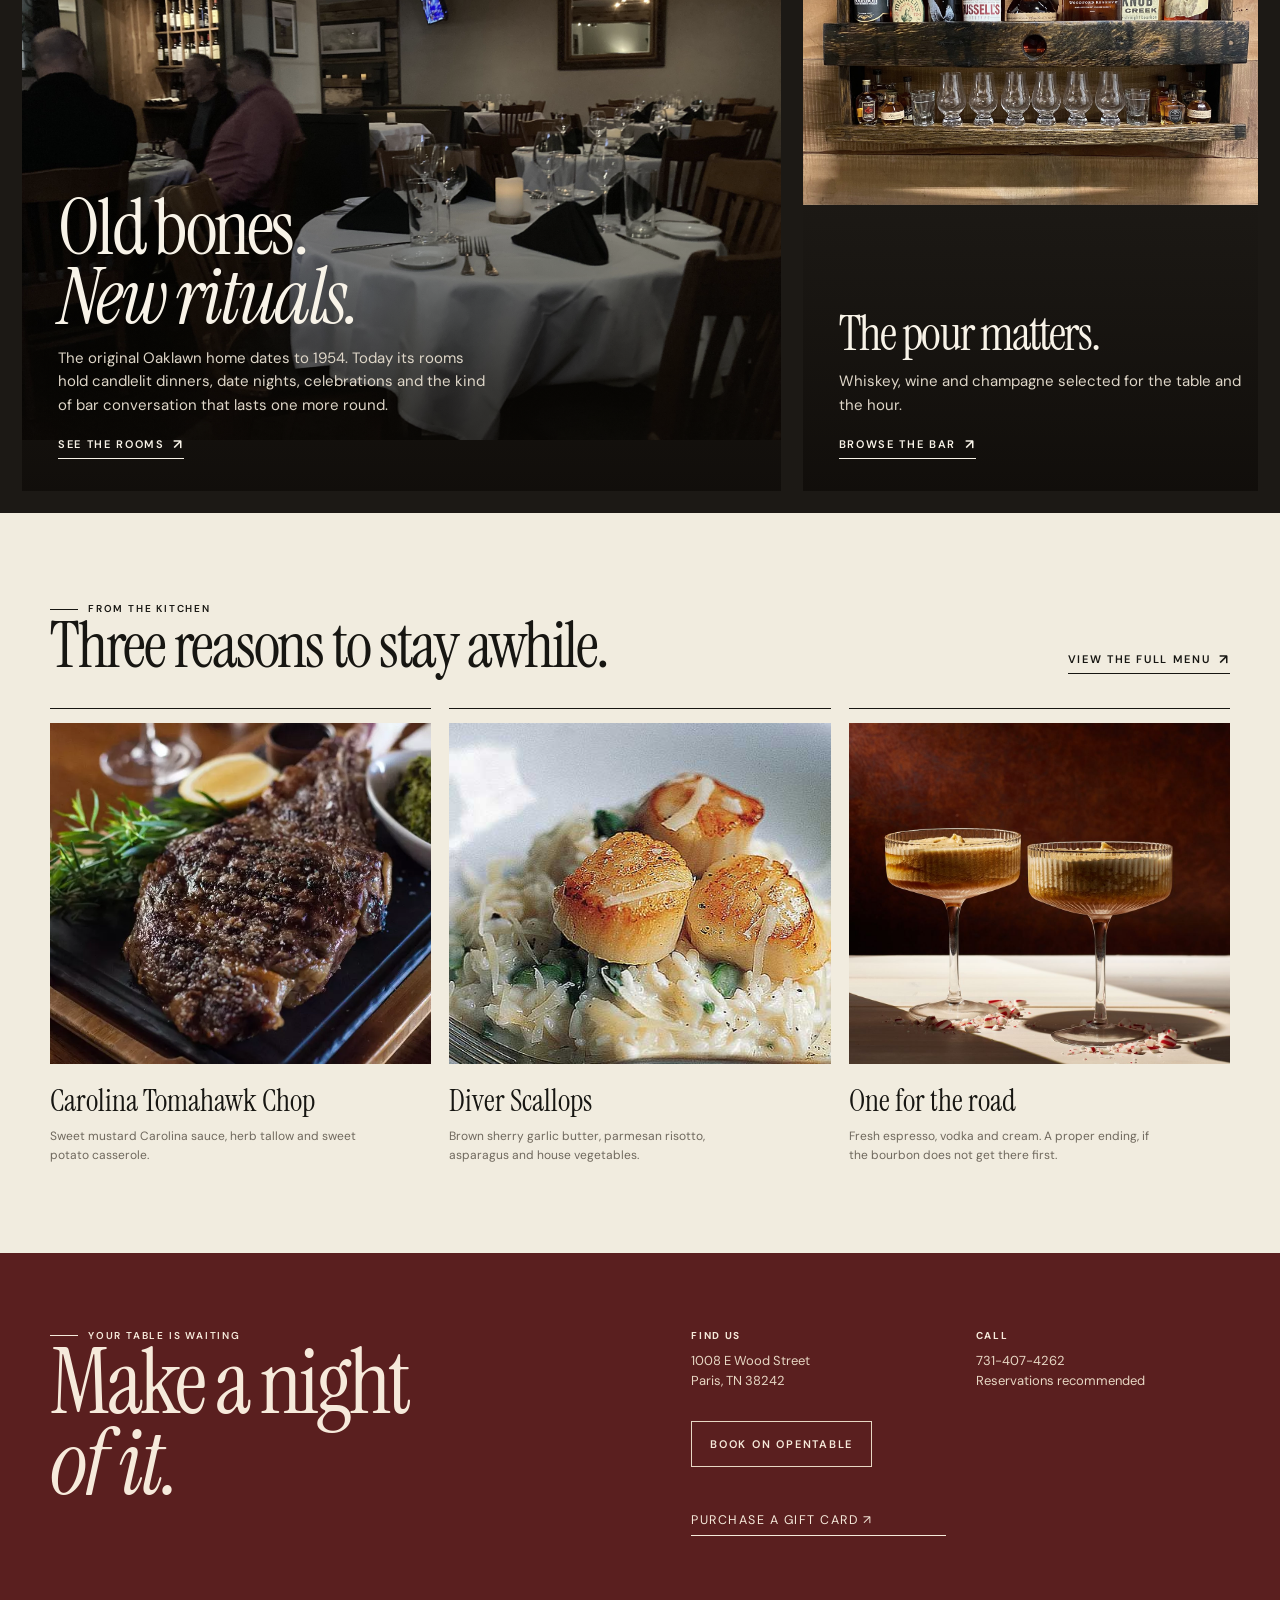
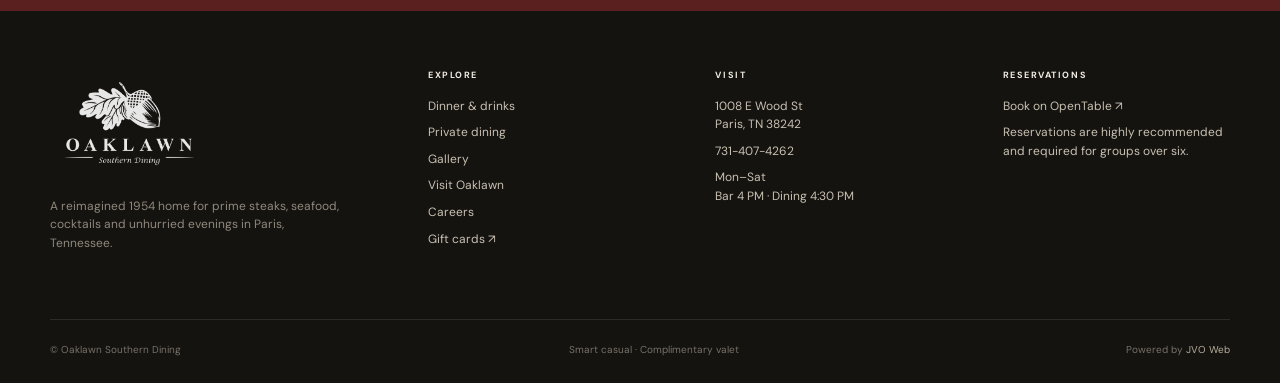
==== commit b03fd473: "Add files via upload" ====
--- a/index.html
+++ b/index.html
@@ -1,3467 +1,3 @@
-<!doctype html>
-<html lang="en">
-<head>
-  <meta charset="utf-8" />
-  <meta name="viewport" content="width=device-width,initial-scale=1" />
-  <title> Oaklawn Southern Dining </title>
+<!DOCTYPE html>
 
-  <!-- Font & Icons -->
-  <link href="https://fonts.googleapis.com/css2?family=Poppins:wght@300;400;600;700&display=swap" rel="stylesheet">
-  <link rel="stylesheet" href="https://cdnjs.cloudflare.com/ajax/libs/font-awesome/6.4.0/css/all.min.css" integrity="sha512-p8fXwXg6X0wq2b1vKxQk3y2p9CwqQxZl3s2s8xYQ7Kqg0q2QY2KxqQ==" crossorigin="anonymous" referrerpolicy="no-referrer" />
-
-  <!-- Paystack & jsPDF (for receipt generation) -->
-  <script src="https://js.paystack.co/v1/inline.js"></script>
-  <script src="https://cdnjs.cloudflare.com/ajax/libs/jspdf/2.5.1/jspdf.umd.min.js"></script>
-
-  <!-- Google Fonts: Raleway & Open Sans -->
-  <link rel="preconnect" href="https://fonts.googleapis.com" />
-  <link rel="preconnect" href="https://fonts.gstatic.com" crossorigin />
-  <link href="https://fonts.googleapis.com/css2?family=Raleway:wght@400;700&family=Open+Sans&display=swap" rel="stylesheet" />
-  <!-- Font Awesome Icons -->
-  <link rel="stylesheet" href="https://cdnjs.cloudflare.com/ajax/libs/font-awesome/6.4.0/css/all.min.css" crossorigin="anonymous" referrerpolicy="no-referrer" />
-<style>
-/* =========================================================
-   OAKLAWN — HOME (Luxury + Vintage, Mobile-first)
-   Notes:
-   - This CSS assumes Font Awesome + your Google Fonts are loaded in <head>.
-   - Designed for phone-first: clean, breathable, not “doing too much”.
-   - Uses subtle grain, soft borders, and restrained motion readiness.
-   ========================================================= */
-
-/* ---------- Design Tokens ---------- */
-:root{
-  /* Vintage luxury palette (light mode) */
-  --bg: #fbf6ee;          /* parchment */
-  --bg2:#f5efe4;          /* warm ivory */
-  --paper:#fffaf1;        /* card base */
-  --ink:#181511;          /* near-black */
-  --muted:#51483f;        /* warm grey-brown */
-  --muted2:#7b6f62;       /* lighter warm */
-  --line: rgba(24,21,17,.12);
-  --line2: rgba(24,21,17,.18);
-
-  /* Accent (muted gold + oxblood) */
-  --gold:#b08a3b;
-  --gold2:#8a6a2c;
-  --wine:#6b1f2a;
-  --wine2:#4f1620;
-
-  /* Shadows (soft, premium) */
-  --sh1: 0 8px 24px rgba(24,21,17,.10);
-  --sh2: 0 14px 46px rgba(24,21,17,.14);
-  --sh3: 0 24px 80px rgba(24,21,17,.18);
-
-  /* Radius */
-  --r12: 12px;
-  --r16: 16px;
-  --r22: 22px;
-  --r28: 28px;
-
-  /* Spacing */
-  --container: 1120px;
-  --pad: 18px;
-  --pad2: 22px;
-  --pad3: 28px;
-  --gap: 14px;
-  --gap2: 18px;
-  --gap3: 24px;
-
-  /* Type */
-  --serif: "Playfair Display", "Georgia", serif;
-  --sans: "Inter", "Poppins", system-ui, -apple-system, Segoe UI, Roboto, Arial, sans-serif;
-
-  /* Sizes */
-  --h1: clamp(2.05rem, 4.5vw, 3.15rem);
-  --h2: clamp(1.55rem, 3.4vw, 2.35rem);
-  --h3: clamp(1.1rem, 2.2vw, 1.35rem);
-  --lead: clamp(1.02rem, 1.8vw, 1.18rem);
-
-  /* Effects */
-  --ring: 0 0 0 3px rgba(176,138,59,.24);
-}
-
-/* ---------- Base ---------- */
-*{box-sizing:border-box}
-html{scroll-behavior:smooth}
-body.oaklawn{
-  margin:0;
-  color:var(--ink);
-  background: var(--bg);
-  font-family: var(--sans);
-  line-height:1.5;
-  -webkit-font-smoothing: antialiased;
-  text-rendering: geometricPrecision;
-}
-
-/* Subtle paper grain (vintage) */
-body.oaklawn::before{
-  content:"";
-  position:fixed; inset:0;
-  pointer-events:none;
-  opacity:.14;
-  mix-blend-mode:multiply;
-  background-image:
-    radial-gradient(circle at 20% 10%, rgba(107,31,42,.06), transparent 40%),
-    radial-gradient(circle at 70% 20%, rgba(176,138,59,.07), transparent 45%),
-    radial-gradient(circle at 40% 70%, rgba(24,21,17,.05), transparent 45%),
-    url("images/grain.png");
-  background-size: cover, cover, cover, 420px 420px;
-  background-repeat: no-repeat, no-repeat, no-repeat, repeat;
-  z-index:0;
-}
-@media (prefers-reduced-motion: reduce){
-  html{scroll-behavior:auto}
-}
-
-img, video{
-  max-width:100%;
-  height:auto;
-  display:block;
-}
-a{
-  color:inherit;
-  text-decoration:none;
-}
-a:hover{opacity:.95}
-button, input, select, textarea{
-  font:inherit;
-}
-button{
-  cursor:pointer;
-  background:none;
-  border:none;
-  color:inherit;
-}
-:focus-visible{
-  outline:none;
-  box-shadow: var(--ring);
-  border-radius: 10px;
-}
-
-.container{
-  width:min(var(--container), 100% - (var(--pad) * 2));
-  margin-inline:auto;
-  position:relative;
-  z-index:1;
-}
-
-/* ---------- Skip Link ---------- */
-.skip-link{
-  position:absolute; left:12px; top:12px;
-  transform: translateY(-160%);
-  background: var(--paper);
-  border: 1px solid var(--line2);
-  border-radius: 999px;
-  padding: 10px 14px;
-  box-shadow: var(--sh1);
-  z-index: 9999;
-}
-.skip-link:focus{transform: translateY(0)}
-
-/* ---------- Topbar ---------- */
-.topbar{
-  position:sticky;
-  top:0;
-  z-index:80;
-  background: rgba(251,246,238,.80);
-  backdrop-filter: blur(10px);
-  border-bottom: 1px solid var(--line);
-}
-.topbar__inner{
-  display:flex;
-  align-items:center;
-  justify-content:space-between;
-  gap: 12px;
-  padding: 10px 0;
-}
-.topbar__left, .topbar__right{
-  display:flex;
-  align-items:center;
-  gap: 10px;
-  flex-wrap:wrap;
-  color: var(--muted);
-  font-size:.92rem;
-}
-.topbar__left i, .topbar__right i{color: var(--gold2)}
-.dot{opacity:.55}
-.topbar__link{
-  display:inline-flex; align-items:center; gap: 8px;
-  padding: 6px 10px;
-  border-radius: 999px;
-  border: 1px solid transparent;
-}
-.topbar__link:hover{border-color: var(--line2); background: rgba(255,250,241,.6)}
-.topbar__btn{
-  display:inline-flex; align-items:center; gap: 8px;
-  padding: 7px 12px;
-  border-radius: 999px;
-  border: 1px solid rgba(176,138,59,.28);
-  background: linear-gradient(180deg, rgba(176,138,59,.10), rgba(176,138,59,.06));
-  color: var(--ink);
-}
-.topbar__btn:hover{box-shadow: var(--sh1)}
-@media (max-width: 860px){
-  .topbar__left .dot{display:none}
-  .topbar__left span:nth-child(2){display:none} /* hide address text chunk for compact */
-}
-
-/* ---------- Header ---------- */
-.header{
-  position:sticky;
-  top: 46px;
-  z-index:75;
-  background: rgba(251,246,238,.86);
-  backdrop-filter: blur(10px);
-  border-bottom: 1px solid var(--line);
-}
-.header__inner{
-  display:flex;
-  align-items:center;
-  justify-content:space-between;
-  gap: 14px;
-  padding: 12px 0;
-}
-
-/* Brand */
-.brand{
-  display:flex;
-  align-items:center;
-  gap: 12px;
-  min-width: 180px;
-}
-.brand__mark{
-  width: 42px; height: 42px;
-  display:grid; place-items:center;
-  border-radius: 999px;
-  background:
-    radial-gradient(circle at 30% 30%, rgba(176,138,59,.22), rgba(176,138,59,.08) 40%, rgba(255,250,241,.6) 70%),
-    linear-gradient(180deg, rgba(255,250,241,.9), rgba(245,239,228,.65));
-  border: 1px solid rgba(176,138,59,.35);
-  box-shadow: 0 10px 24px rgba(24,21,17,.10);
-}
-.brand__mark i{
-  color: var(--gold2);
-  font-size: 1.05rem;
-}
-.brand__text{display:flex; flex-direction:column; line-height:1}
-.brand__name{
-  font-family: var(--serif);
-  letter-spacing: .08em;
-  text-transform: uppercase;
-  font-weight: 700;
-  font-size: 1.02rem;
-}
-.brand__sub{
-  color: var(--muted2);
-  letter-spacing: .18em;
-  text-transform: uppercase;
-  font-size: .72rem;
-  margin-top: 3px;
-}
-
-/* Nav */
-.nav{
-  display:flex;
-  align-items:center;
-  gap: 14px;
-}
-.nav__link{
-  position:relative;
-  font-size:.95rem;
-  color: var(--muted);
-  padding: 10px 10px;
-  border-radius: 999px;
-}
-.nav__link:hover{
-  background: rgba(255,250,241,.65);
-  color: var(--ink);
-  border: 1px solid var(--line);
-  padding: 9px 9px; /* keep size same after border */
-}
-.nav__link--gift i{color: var(--gold2); margin-right: 8px}
-.nav__cta{
-  display:inline-flex; align-items:center; gap: 9px;
-  padding: 10px 14px;
-  border-radius: 999px;
-  background: linear-gradient(180deg, rgba(107,31,42,.10), rgba(107,31,42,.06));
-  border: 1px solid rgba(107,31,42,.22);
-  box-shadow: var(--sh1);
-}
-.nav__cta i{color: var(--wine)}
-.nav__cta:hover{box-shadow: var(--sh2)}
-
-/* Header actions (mobile icons) */
-.header__actions{
-  display:none;
-  align-items:center;
-  gap: 10px;
-}
-.icon-btn{
-  width: 44px; height: 44px;
-  border-radius: 999px;
-  border: 1px solid var(--line);
-  background: rgba(255,250,241,.7);
-  display:grid; place-items:center;
-  box-shadow: 0 8px 18px rgba(24,21,17,.08);
-}
-.icon-btn i{color: var(--gold2)}
-.icon-btn--menu i{color: var(--ink)}
-.icon-btn:hover{box-shadow: var(--sh2)}
-
-@media (max-width: 980px){
-  .nav{display:none}
-  .header__actions{display:flex}
-}
-
-/* ---------- Drawer (Mobile Nav) ---------- */
-.drawer{
-  position:fixed; inset:0;
-  z-index:120;
-  display:none;
-}
-.drawer.is-open{display:block}
-.drawer__backdrop{
-  position:absolute; inset:0;
-  background: rgba(24,21,17,.42);
-}
-.drawer__panel{
-  position:absolute;
-  top: 10px;
-  right: 10px;
-  width: min(420px, calc(100% - 20px));
-  max-height: calc(100vh - 20px);
-  overflow:auto;
-  background:
-    linear-gradient(180deg, rgba(255,250,241,.92), rgba(245,239,228,.92));
-  border: 1px solid rgba(24,21,17,.14);
-  border-radius: var(--r22);
-  box-shadow: var(--sh3);
-  padding: 14px;
-}
-.drawer__head{
-  display:flex; align-items:center; justify-content:space-between;
-  padding: 6px 6px 10px;
-  border-bottom: 1px solid var(--line);
-}
-.drawer__title{
-  font-family: var(--serif);
-  letter-spacing: .08em;
-  text-transform: uppercase;
-  font-size: .9rem;
-}
-.drawer__links{
-  display:grid;
-  gap: 10px;
-  padding: 12px 6px;
-}
-.drawer__link{
-  display:flex; align-items:center; gap: 12px;
-  padding: 12px 12px;
-  border-radius: 14px;
-  border: 1px solid var(--line);
-  background: rgba(255,250,241,.7);
-}
-.drawer__link i{color: var(--gold2)}
-.drawer__link:hover{box-shadow: var(--sh1)}
-.drawer__cta{
-  display:grid;
-  gap: 10px;
-  padding: 10px 6px 8px;
-}
-.drawer__fineprint{
-  color: var(--muted2);
-  font-size: .9rem;
-  padding: 8px 10px 6px;
-}
-
-/* ---------- Buttons ---------- */
-.btn{
-  display:inline-flex;
-  align-items:center;
-  justify-content:center;
-  gap: 10px;
-  border-radius: 999px;
-  padding: 11px 14px;
-  border: 1px solid var(--line);
-  background: rgba(255,250,241,.75);
-  box-shadow: 0 10px 22px rgba(24,21,17,.08);
-  transition: transform .15s ease, box-shadow .15s ease, background .15s ease;
-  white-space: nowrap;
-}
-.btn:hover{
-  transform: translateY(-1px);
-  box-shadow: var(--sh2);
-}
-.btn--primary{
-  border-color: rgba(176,138,59,.35);
-  background:
-    linear-gradient(180deg, rgba(176,138,59,.18), rgba(176,138,59,.08)),
-    radial-gradient(circle at 20% 0%, rgba(255,250,241,.65), rgba(255,250,241,.0) 60%);
-}
-.btn--primary i{color: var(--gold2)}
-.btn--ghost{
-  background: rgba(255,250,241,.45);
-}
-.btn--xl{
-  padding: 13px 16px;
-  font-size: 1.02rem;
-}
-
-/* ---------- Sections ---------- */
-.main{position:relative; z-index:1}
-
-.section-head{
-  margin-bottom: 16px;
-}
-.section-head--split{
-  display:flex;
-  align-items:flex-end;
-  justify-content:space-between;
-  gap: 14px;
-  flex-wrap: wrap;
-}
-.eyebrow{
-  margin:0 0 8px;
-  display:inline-flex;
-  align-items:center;
-  gap: 10px;
-  color: var(--muted2);
-  letter-spacing: .18em;
-  text-transform: uppercase;
-  font-size: .78rem;
-}
-.eyebrow i{color: var(--gold2)}
-.section-title{
-  margin:0;
-  font-family: var(--serif);
-  font-size: var(--h2);
-  line-height:1.15;
-  letter-spacing: .01em;
-}
-.section-lead{
-  margin: 10px 0 0;
-  color: var(--muted);
-  font-size: var(--lead);
-  max-width: 62ch;
-}
-
-/* ---------- Hero ---------- */
-.hero{
-  position:relative;
-  overflow:hidden;
-  border-bottom: 1px solid var(--line);
-}
-.hero__media{
-  position:absolute; inset:0;
-  z-index:0;
-}
-.hero__video{
-  width:100%;
-  height:100%;
-  object-fit:cover;
-  filter: saturate(.95) contrast(1.03) brightness(.75);
-  transform: scale(1.02);
-}
-.hero::after{
-  content:"";
-  position:absolute; inset:0;
-  background:
-    linear-gradient(180deg, rgba(24,21,17,.58), rgba(24,21,17,.22) 40%, rgba(251,246,238,.88) 100%),
-    radial-gradient(circle at 20% 20%, rgba(176,138,59,.18), transparent 45%),
-    radial-gradient(circle at 80% 25%, rgba(107,31,42,.14), transparent 50%);
-  z-index:0;
-}
-.hero__content{
-  position:relative;
-  z-index:1;
-  padding: 44px 0 18px;
-}
-.hero__kicker{
-  display:flex;
-  gap: 10px;
-  flex-wrap: wrap;
-  margin-bottom: 14px;
-}
-.kicker{
-  display:inline-flex;
-  align-items:center;
-  gap: 10px;
-  padding: 8px 12px;
-  border-radius: 999px;
-  border: 1px solid rgba(255,250,241,.22);
-  background: rgba(24,21,17,.28);
-  color: rgba(255,250,241,.92);
-  font-size: .92rem;
-}
-.kicker i{color: rgba(176,138,59,.95)}
-.hero__title{
-  margin: 10px 0 0;
-  font-family: var(--serif);
-  font-size: var(--h1);
-  line-height: 1.05;
-  letter-spacing: .01em;
-  color: rgba(255,250,241,.98);
-  max-width: 18ch;
-}
-.hero__title .accent{
-  color: rgba(255,250,241,.98);
-  text-shadow: 0 1px 0 rgba(0,0,0,.35);
-  position:relative;
-}
-.hero__lead{
-  margin: 12px 0 0;
-  color: rgba(255,250,241,.88);
-  font-size: var(--lead);
-  max-width: 60ch;
-}
-.hero__actions{
-  display:flex;
-  gap: 12px;
-  flex-wrap: wrap;
-  margin-top: 18px;
-}
-.hero__meta{
-  display:flex;
-  gap: 10px;
-  flex-wrap: wrap;
-  margin-top: 18px;
-}
-.meta-chip{
-  display:inline-flex;
-  align-items:center;
-  gap: 10px;
-  padding: 9px 12px;
-  border-radius: 999px;
-  border: 1px solid rgba(255,250,241,.20);
-  background: rgba(24,21,17,.24);
-  color: rgba(255,250,241,.88);
-  font-size: .92rem;
-}
-.meta-chip i{color: rgba(176,138,59,.92)}
-
-/* Hero gallery cards */
-.hero__gallery{
-  position:relative;
-  z-index:1;
-  display:grid;
-  gap: 12px;
-  width:min(var(--container), 100% - (var(--pad) * 2));
-  margin: 14px auto 26px;
-  grid-template-columns: 1fr 1fr;
-}
-.hero-card{
-  margin:0;
-  border-radius: var(--r16);
-  overflow:hidden;
-  border: 1px solid rgba(255,250,241,.20);
-  background: rgba(255,250,241,.06);
-  box-shadow: var(--sh2);
-  position:relative;
-}
-.hero-card img{
-  aspect-ratio: 4/3;
-  object-fit:cover;
-  filter: saturate(.98) contrast(1.02);
-}
-.hero-card::after{
-  content:"";
-  position:absolute; inset:0;
-  background: linear-gradient(180deg, transparent, rgba(24,21,17,.46));
-}
-.hero-card figcaption{
-  position:absolute;
-  left: 12px;
-  right: 12px;
-  bottom: 10px;
-  color: rgba(255,250,241,.95);
-  display:flex;
-  flex-direction:column;
-  gap: 2px;
-}
-.hero-card__title{
-  font-family: var(--serif);
-  font-size: 1.08rem;
-  letter-spacing: .02em;
-}
-.hero-card__sub{
-  color: rgba(255,250,241,.82);
-  font-size: .92rem;
-}
-
-@media (min-width: 980px){
-  .hero__content{
-    padding: 66px 0 18px;
-  }
-  .hero__gallery{
-    grid-template-columns: repeat(4, 1fr);
-    margin-top: 20px;
-  }
-  .hero-card img{aspect-ratio: 3/4}
-}
-
-/* ---------- Motto Strip ---------- */
-.motto{
-  background: linear-gradient(180deg, var(--bg2), var(--bg));
-  border-bottom: 1px solid var(--line);
-}
-.motto__inner{
-  display:flex;
-  align-items:center;
-  justify-content:center;
-  gap: 10px;
-  flex-wrap: wrap;
-  padding: 14px 0;
-  color: var(--muted2);
-}
-.motto__item{
-  display:inline-flex; align-items:center; gap: 8px;
-  letter-spacing: .10em;
-  text-transform: uppercase;
-  font-size: .78rem;
-}
-.motto__item i{color: var(--gold2)}
-.motto__sep{opacity:.55}
-
-/* ---------- Experience ---------- */
-.experience{
-  padding: 34px 0 12px;
-}
-.experience__grid{
-  display:grid;
-  gap: var(--gap3);
-}
-.experience__copy{
-  background: rgba(255,250,241,.62);
-  border: 1px solid var(--line);
-  border-radius: var(--r22);
-  padding: 18px;
-  box-shadow: var(--sh1);
-}
-.pillars{
-  margin-top: 18px;
-  display:grid;
-  gap: 12px;
-}
-.pillar{
-  border: 1px solid var(--line);
-  border-radius: var(--r16);
-  background: var(--paper);
-  padding: 14px;
-  box-shadow: 0 10px 24px rgba(24,21,17,.08);
-}
-.pillar__icon{
-  width: 42px; height: 42px;
-  border-radius: 999px;
-  display:grid; place-items:center;
-  background: linear-gradient(180deg, rgba(176,138,59,.15), rgba(176,138,59,.07));
-  border: 1px solid rgba(176,138,59,.28);
-  margin-bottom: 10px;
-}
-.pillar__icon i{color: var(--gold2)}
-.pillar__title{
-  margin:0;
-  font-family: var(--serif);
-  font-size: var(--h3);
-  line-height:1.2;
-}
-.pillar__text{
-  margin: 6px 0 0;
-  color: var(--muted);
-}
-.experience__cta{
-  display:flex;
-  gap: 12px;
-  flex-wrap: wrap;
-  margin-top: 16px;
-}
-.experience__notes{
-  display:flex;
-  gap: 10px;
-  flex-wrap: wrap;
-  margin-top: 14px;
-}
-.note-chip{
-  display:inline-flex; align-items:center; gap: 9px;
-  padding: 9px 12px;
-  border-radius: 999px;
-  border: 1px solid var(--line);
-  background: rgba(255,250,241,.75);
-  color: var(--muted);
-  font-size: .92rem;
-}
-.note-chip i{color: var(--wine)}
-
-/* Collage */
-.experience__collage{
-  display:grid;
-  gap: 12px;
-  grid-template-columns: 1fr 1fr;
-}
-.collage__item{
-  margin:0;
-  border-radius: var(--r22);
-  overflow:hidden;
-  border: 1px solid var(--line);
-  box-shadow: var(--sh1);
-  background: var(--paper);
-}
-.collage__item img{
-  width:100%;
-  height:100%;
-  object-fit:cover;
-  aspect-ratio: 4/3;
-  filter: saturate(.98) contrast(1.03);
-}
-.collage__item--tall{grid-row: span 2}
-.collage__item--tall img{aspect-ratio: 4/6}
-.collage__item--wide{grid-column: 1 / -1}
-.collage__item--wide img{aspect-ratio: 16/9}
-
-@media (min-width: 980px){
-  .experience{padding: 52px 0 18px}
-  .experience__grid{
-    grid-template-columns: 1.05fr .95fr;
-    align-items:start;
-  }
-  .experience__copy{padding: 22px}
-  .pillars{grid-template-columns: 1fr 1fr 1fr}
-  .experience__collage{
-    grid-template-columns: 1fr 1fr;
-    align-content:start;
-  }
-}
-
-/* ---------- Menu Preview ---------- */
-.menu-preview{
-  padding: 28px 0 18px;
-}
-.menu-preview .section-lead{max-width: 62ch}
-.menu-grid{
-  margin-top: 16px;
-  display:grid;
-  gap: 12px;
-  grid-template-columns: 1fr;
-}
-.menu-card{
-  border: 1px solid var(--line);
-  border-radius: var(--r22);
-  overflow:hidden;
-  background: var(--paper);
-  box-shadow: var(--sh1);
-  display:flex;
-  flex-direction:column;
-}
-.menu-card__media{
-  position:relative;
-}
-.menu-card__media img{
-  aspect-ratio: 16/10;
-  object-fit:cover;
-}
-.menu-card__tag{
-  position:absolute;
-  left: 12px;
-  bottom: 12px;
-  display:inline-flex;
-  align-items:center;
-  gap: 8px;
-  padding: 8px 10px;
-  border-radius: 999px;
-  background: rgba(24,21,17,.62);
-  border: 1px solid rgba(255,250,241,.24);
-  color: rgba(255,250,241,.95);
-  font-size: .86rem;
-}
-.menu-card__tag i{color: rgba(176,138,59,.95)}
-.menu-card__body{
-  padding: 14px;
-  display:grid;
-  gap: 6px;
-}
-.menu-card__title{
-  margin:0;
-  font-family: var(--serif);
-  font-size: 1.18rem;
-  line-height:1.15;
-}
-.menu-card__desc{
-  margin:0;
-  color: var(--muted);
-}
-.menu-card__price{
-  margin-top: 4px;
-  font-weight: 800;
-  letter-spacing: .06em;
-  color: var(--ink);
-  display:inline-flex;
-  align-items:center;
-  gap: 8px;
-}
-.menu-card__price::before{
-  content:"";
-  width: 14px;
-  height: 1px;
-  background: rgba(176,138,59,.55);
-  display:inline-block;
-}
-.menu-preview__fine{
-  margin-top: 12px;
-  color: var(--muted2);
-  font-size: .95rem;
-}
-.menu-preview__fine i{color: var(--gold2); margin-right: 8px}
-
-@media (min-width: 720px){
-  .menu-grid{grid-template-columns: 1fr 1fr}
-}
-@media (min-width: 1020px){
-  .menu-grid{grid-template-columns: 1fr 1fr 1fr}
-}
-
-/* ---------- Spirits ---------- */
-.spirits{
-  padding: 32px 0 18px;
-}
-.spirits__grid{
-  display:grid;
-  gap: var(--gap3);
-  align-items:center;
-}
-.spirits__media{
-  position:relative;
-  display:grid;
-  gap: 12px;
-}
-.spirits__img{
-  margin:0;
-  border-radius: var(--r22);
-  overflow:hidden;
-  border: 1px solid var(--line);
-  box-shadow: var(--sh1);
-  background: var(--paper);
-}
-.spirits__img img{aspect-ratio: 16/10; object-fit:cover}
-.spirits__img--main img{aspect-ratio: 16/12}
-.spirits__copy{
-  background: rgba(255,250,241,.62);
-  border: 1px solid var(--line);
-  border-radius: var(--r22);
-  padding: 18px;
-  box-shadow: var(--sh1);
-}
-.spirits__facts{
-  margin-top: 14px;
-  display:grid;
-  gap: 10px;
-}
-.fact{
-  display:flex;
-  gap: 12px;
-  align-items:flex-start;
-  padding: 12px;
-  border-radius: 16px;
-  border: 1px solid var(--line);
-  background: var(--paper);
-}
-.fact i{color: var(--gold2); margin-top: 2px}
-.fact strong{display:block; font-family: var(--serif)}
-.fact span{color: var(--muted)}
-.spirits__actions{
-  margin-top: 14px;
-  display:flex;
-  gap: 12px;
-  flex-wrap: wrap;
-}
-@media (min-width: 980px){
-  .spirits__grid{
-    grid-template-columns: 1fr 1fr;
-  }
-  .spirits__copy{padding: 22px}
-  .spirits__media{
-    grid-template-columns: 1fr 1fr;
-    grid-auto-rows: 1fr;
-  }
-  .spirits__img--main{
-    grid-column: 1 / -1;
-  }
-}
-
-/* ---------- Sunshine Room ---------- */
-.sunshine{
-  padding: 34px 0 18px;
-}
-.sunshine__grid{
-  display:grid;
-  gap: var(--gap3);
-  align-items:center;
-}
-.sunshine__copy{
-  background: rgba(255,250,241,.62);
-  border: 1px solid var(--line);
-  border-radius: var(--r22);
-  padding: 18px;
-  box-shadow: var(--sh1);
-}
-.sunshine__bullets{
-  margin: 14px 0 0;
-  padding:0;
-  list-style:none;
-  display:grid;
-  gap: 10px;
-}
-.sunshine__bullets li{
-  display:flex;
-  gap: 10px;
-  align-items:flex-start;
-  padding: 10px 12px;
-  border-radius: 16px;
-  border: 1px solid var(--line);
-  background: var(--paper);
-  color: var(--muted);
-}
-.sunshine__bullets i{color: var(--gold2); margin-top: 2px}
-.sunshine__actions{
-  margin-top: 14px;
-  display:flex;
-  gap: 12px;
-  flex-wrap: wrap;
-}
-.sunshine__media{
-  display:grid;
-  gap: 12px;
-}
-.sunshine__photo{
-  margin:0;
-  border-radius: var(--r28);
-  overflow:hidden;
-  border: 1px solid var(--line);
-  box-shadow: var(--sh2);
-  background: var(--paper);
-}
-.sunshine__photo img{aspect-ratio: 16/11; object-fit:cover}
-.sunshine__mini{
-  display:grid;
-  grid-template-columns: 1fr 1fr;
-  gap: 12px;
-}
-.sunshine__mini-card{
-  margin:0;
-  border-radius: var(--r22);
-  overflow:hidden;
-  border: 1px solid var(--line);
-  box-shadow: var(--sh1);
-  background: var(--paper);
-}
-.sunshine__mini-card img{aspect-ratio: 16/12; object-fit:cover}
-@media (min-width: 980px){
-  .sunshine__grid{grid-template-columns: 1fr 1fr}
-  .sunshine__copy{padding: 22px}
-}
-
-/* ---------- Gallery Strip ---------- */
-.gallery-strip{
-  padding: 34px 0 18px;
-}
-.strip{
-  margin-top: 14px;
-  display:flex;
-  gap: 12px;
-  overflow:auto;
-  scroll-snap-type: x mandatory;
-  padding-bottom: 6px;
-}
-.strip::-webkit-scrollbar{height:10px}
-.strip::-webkit-scrollbar-thumb{
-  background: rgba(24,21,17,.12);
-  border-radius: 999px;
-}
-.strip__item{
-  margin:0;
-  flex: 0 0 78%;
-  max-width: 78%;
-  border-radius: var(--r22);
-  overflow:hidden;
-  border: 1px solid var(--line);
-  box-shadow: var(--sh1);
-  background: var(--paper);
-  scroll-snap-align: start;
-}
-.strip__item img{aspect-ratio: 16/10; object-fit:cover}
-@media (min-width: 720px){
-  .strip__item{flex-basis: 42%; max-width: 42%}
-}
-@media (min-width: 1100px){
-  .strip__item{flex-basis: 28%; max-width: 28%}
-}
-
-/* ---------- Reserve Block ---------- */
-.reserve-block{
-  padding: 34px 0 18px;
-}
-.reserve-block__grid{
-  display:grid;
-  gap: var(--gap3);
-  align-items:center;
-}
-.reserve-block__copy{
-  background: linear-gradient(180deg, rgba(255,250,241,.70), rgba(245,239,228,.62));
-  border: 1px solid var(--line);
-  border-radius: var(--r28);
-  padding: 18px;
-  box-shadow: var(--sh2);
-}
-.reserve-block__actions{
-  display:flex;
-  gap: 12px;
-  flex-wrap: wrap;
-  margin-top: 14px;
-}
-.reserve-block__notes{
-  margin-top: 14px;
-  display:grid;
-  gap: 10px;
-}
-.note{
-  display:flex;
-  gap: 10px;
-  align-items:flex-start;
-  padding: 12px;
-  border-radius: 16px;
-  border: 1px solid var(--line);
-  background: rgba(255,250,241,.75);
-  color: var(--muted);
-}
-.note i{color: var(--gold2); margin-top: 2px}
-.reserve-block__media{
-  display:grid;
-  gap: 12px;
-  grid-template-columns: 1fr 1fr;
-}
-.reserve-photo{
-  margin:0;
-  border-radius: var(--r22);
-  overflow:hidden;
-  border: 1px solid var(--line);
-  box-shadow: var(--sh1);
-  background: var(--paper);
-}
-.reserve-photo img{aspect-ratio: 4/5; object-fit:cover}
-.reserve-photo--top{grid-column: 1 / -1}
-.reserve-photo--top img{aspect-ratio: 16/10}
-@media (min-width: 980px){
-  .reserve-block__grid{grid-template-columns: 1fr 1fr}
-  .reserve-block__copy{padding: 22px}
-}
-
-/* ---------- Giftcards ---------- */
-.giftcards{
-  padding: 34px 0 18px;
-}
-.giftcards__grid{
-  display:grid;
-  gap: var(--gap3);
-  align-items:center;
-}
-.giftcards__copy{
-  background: rgba(255,250,241,.62);
-  border: 1px solid var(--line);
-  border-radius: var(--r22);
-  padding: 18px;
-  box-shadow: var(--sh1);
-}
-.giftcards__actions{
-  display:flex;
-  gap: 12px;
-  flex-wrap: wrap;
-  margin-top: 14px;
-}
-.giftcards__media{
-  display:grid;
-  gap: 12px;
-  grid-template-columns: 1fr 1fr;
-}
-.giftcards__img{
-  margin:0;
-  border-radius: var(--r22);
-  overflow:hidden;
-  border: 1px solid var(--line);
-  box-shadow: var(--sh1);
-  background: var(--paper);
-}
-.giftcards__img img{aspect-ratio: 4/5; object-fit:cover}
-.giftcards__img--small img{aspect-ratio: 16/12}
-@media (min-width: 980px){
-  .giftcards__grid{grid-template-columns: 1fr 1fr}
-  .giftcards__copy{padding: 22px}
-  .giftcards__media{grid-template-columns: 1fr 1fr}
-}
-
-/* ---------- Visit ---------- */
-.visit{
-  padding: 34px 0 18px;
-}
-.visit__grid{
-  display:grid;
-  gap: var(--gap3);
-  align-items:start;
-}
-.visit__copy{
-  background: rgba(255,250,241,.62);
-  border: 1px solid var(--line);
-  border-radius: var(--r22);
-  padding: 18px;
-  box-shadow: var(--sh1);
-}
-.visit__cards{
-  margin-top: 14px;
-  display:grid;
-  gap: 10px;
-}
-.visit-card{
-  display:flex;
-  gap: 12px;
-  align-items:flex-start;
-  padding: 12px;
-  border-radius: 16px;
-  border: 1px solid var(--line);
-  background: var(--paper);
-}
-.visit-card i{color: var(--gold2); margin-top: 2px}
-.visit-card strong{display:block; font-family: var(--serif)}
-.visit-card span, .visit-card a{color: var(--muted)}
-.visit-card a{text-decoration: underline; text-underline-offset: 3px}
-
-.holiday{
-  margin-top: 12px;
-  border: 1px solid var(--line);
-  border-radius: var(--r16);
-  background: rgba(255,250,241,.75);
-  overflow:hidden;
-}
-.holiday summary{
-  list-style:none;
-  cursor:pointer;
-  display:flex; align-items:center; gap: 10px;
-  padding: 12px;
-  color: var(--ink);
-}
-.holiday summary::-webkit-details-marker{display:none}
-.holiday summary i{color: var(--wine)}
-.holiday__list{
-  margin:0;
-  padding: 0 14px 14px 40px;
-  color: var(--muted);
-}
-.visit__actions{
-  margin-top: 14px;
-  display:flex;
-  gap: 12px;
-  flex-wrap: wrap;
-}
-
-.visit__media{
-  display:grid;
-  gap: 12px;
-  grid-template-columns: 1fr 1fr;
-}
-.visit__img{
-  margin:0;
-  border-radius: var(--r22);
-  overflow:hidden;
-  border: 1px solid var(--line);
-  box-shadow: var(--sh1);
-  background: var(--paper);
-}
-.visit__img img{aspect-ratio: 16/12; object-fit:cover}
-.visit__img:first-child{
-  grid-column: 1 / -1;
-}
-.visit__img:first-child img{aspect-ratio: 16/9}
-@media (min-width: 980px){
-  .visit__grid{grid-template-columns: 1fr 1fr}
-  .visit__copy{padding: 22px}
-}
-
-/* ---------- Careers Teaser ---------- */
-.careers-teaser{
-  padding: 34px 0 48px;
-}
-.careers-teaser__grid{
-  display:grid;
-  gap: var(--gap3);
-  align-items:start;
-}
-.careers-teaser__copy{
-  background: linear-gradient(180deg, rgba(255,250,241,.72), rgba(245,239,228,.62));
-  border: 1px solid var(--line);
-  border-radius: var(--r28);
-  padding: 18px;
-  box-shadow: var(--sh2);
-}
-.form-grid{
-  margin-top: 14px;
-  display:grid;
-  gap: 12px;
-  grid-template-columns: 1fr;
-}
-.field{
-  display:grid;
-  gap: 8px;
-}
-.field__label{
-  color: var(--muted2);
-  font-size: .86rem;
-  letter-spacing: .14em;
-  text-transform: uppercase;
-}
-.field__input{
-  border-radius: 16px;
-  border: 1px solid rgba(24,21,17,.16);
-  background: rgba(255,250,241,.86);
-  padding: 12px 12px;
-  box-shadow: inset 0 1px 0 rgba(255,255,255,.7);
-}
-.field__input:focus-visible{box-shadow: var(--ring)}
-.field__input--area{
-  resize: vertical;
-  min-height: 110px;
-}
-.field__help{
-  color: var(--wine);
-  font-size: .92rem;
-}
-.form-actions{
-  margin-top: 14px;
-  display:flex;
-  gap: 12px;
-  flex-wrap: wrap;
-}
-.form-note{
-  margin-top: 8px;
-  padding: 12px 12px;
-  border-radius: 16px;
-  border: 1px solid var(--line);
-  background: rgba(255,250,241,.75);
-  color: var(--muted);
-}
-.form-note[data-kind="error"]{
-  border-color: rgba(107,31,42,.25);
-  background: rgba(107,31,42,.06);
-  color: var(--wine2);
-}
-.form-note[data-kind="success"]{
-  border-color: rgba(176,138,59,.30);
-  background: rgba(176,138,59,.07);
-  color: var(--ink);
-}
-
-.careers-teaser__media{
-  display:grid;
-  gap: 12px;
-  grid-template-columns: 1fr 1fr;
-}
-.careers-photo{
-  margin:0;
-  border-radius: var(--r22);
-  overflow:hidden;
-  border: 1px solid var(--line);
-  box-shadow: var(--sh1);
-  background: var(--paper);
-}
-.careers-photo img{aspect-ratio: 4/5; object-fit:cover}
-.careers-photo--main{
-  grid-column: 1 / -1;
-}
-.careers-photo--main img{aspect-ratio: 16/10}
-@media (min-width: 980px){
-  .careers-teaser__grid{grid-template-columns: 1.05fr .95fr}
-  .careers-teaser__copy{padding: 22px}
-  .form-grid{
-    grid-template-columns: 1fr 1fr;
-  }
-  .field--full{grid-column: 1 / -1}
-}
-
-/* ---------- Footer ---------- */
-.footer{
-  border-top: 1px solid var(--line);
-  background: linear-gradient(180deg, rgba(245,239,228,.92), rgba(251,246,238,.98));
-  padding: 28px 0 18px;
-  position:relative;
-  z-index:1;
-}
-.footer__grid{
-  display:grid;
-  gap: var(--gap3);
-}
-.brand--footer .brand__mark{width: 46px; height: 46px}
-.footer__desc{
-  margin: 10px 0 0;
-  color: var(--muted);
-  max-width: 54ch;
-}
-.footer__badges{
-  margin-top: 14px;
-  display:flex;
-  gap: 12px;
-  flex-wrap: wrap;
-}
-.footer__title{
-  margin:0 0 10px;
-  font-family: var(--serif);
-  font-size: 1.18rem;
-}
-.footer__list, .footer__links{
-  margin:0;
-  padding:0;
-  list-style:none;
-  display:grid;
-  gap: 10px;
-  color: var(--muted);
-}
-.footer__list i{color: var(--gold2); margin-right: 10px}
-.footer__links a{
-  display:inline-block;
-  padding: 6px 0;
-  text-decoration: underline;
-  text-underline-offset: 4px;
-  color: var(--muted);
-}
-.footer__small{color: var(--muted); margin:0 0 10px}
-.newsletter__row{
-  display:flex;
-  gap: 10px;
-  align-items:center;
-}
-.newsletter__row .field__input{
-  flex:1;
-}
-.footer__social{
-  margin-top: 12px;
-  display:flex;
-  gap: 10px;
-}
-.footer__bottom{
-  margin-top: 18px;
-  padding-top: 14px;
-  border-top: 1px solid var(--line);
-  display:flex;
-  gap: 10px;
-  flex-wrap: wrap;
-  align-items:center;
-  justify-content:space-between;
-  color: var(--muted2);
-  font-size: .94rem;
-}
-.footer__bottom-actions{
-  display:flex; align-items:center; gap: 10px;
-}
-.footer__bottom-link{
-  text-decoration: underline;
-  text-underline-offset: 3px;
-  color: var(--muted2);
-}
-@media (min-width: 980px){
-  .footer__grid{
-    grid-template-columns: 1.15fr .9fr .7fr .85fr;
-    align-items:start;
-  }
-}
-
-/* ---------- Modal ---------- */
-.modal{
-  position:fixed;
-  inset:0;
-  z-index:140;
-  display:none;
-  padding: 14px;
-  background: rgba(24,21,17,.54);
-}
-.modal.is-open{display:grid; place-items:center}
-.modal__dialog{
-  width: min(980px, 100%);
-  border-radius: var(--r28);
-  border: 1px solid rgba(255,250,241,.18);
-  background:
-    linear-gradient(180deg, rgba(255,250,241,.94), rgba(245,239,228,.92));
-  box-shadow: var(--sh3);
-  overflow:hidden;
-}
-.modal__head{
-  display:flex;
-  gap: 12px;
-  align-items:flex-start;
-  justify-content:space-between;
-  padding: 16px;
-  border-bottom: 1px solid var(--line);
-}
-.modal__title-wrap{min-width:0}
-.modal__eyebrow{
-  margin:0 0 6px;
-  color: var(--muted2);
-  text-transform: uppercase;
-  letter-spacing: .18em;
-  font-size: .78rem;
-  display:flex; align-items:center; gap: 10px;
-}
-.modal__eyebrow i{color: var(--gold2)}
-.modal__title{
-  margin:0;
-  font-family: var(--serif);
-  font-size: clamp(1.4rem, 2.4vw, 1.9rem);
-  line-height:1.1;
-}
-.modal__subtitle{
-  margin: 8px 0 0;
-  color: var(--muted);
-}
-.modal__body{
-  display:grid;
-  gap: 16px;
-  padding: 16px;
-}
-.reserve-form .form-grid{margin-top: 0}
-.form-footnote{
-  margin-top: 12px;
-  color: var(--muted2);
-  font-size: .95rem;
-}
-.form-footnote i{color: var(--gold2); margin-right: 8px}
-
-.modal__aside{
-  display:none;
-  gap: 12px;
-}
-.aside-photo{
-  margin:0;
-  border-radius: var(--r22);
-  overflow:hidden;
-  border: 1px solid var(--line);
-  background: var(--paper);
-  box-shadow: var(--sh1);
-}
-.aside-photo img{aspect-ratio: 16/12; object-fit:cover}
-.modal__backdrop{
-  position:absolute; inset:0;
-  background: transparent;
-}
-@media (min-width: 980px){
-  .modal__body{
-    grid-template-columns: 1.05fr .95fr;
-    align-items:start;
-  }
-  .modal__aside{display:grid}
-}
-
-/* ---------- Floating Reserve (mobile) ---------- */
-.float-reserve{
-  position:fixed;
-  right: 14px;
-  bottom: 14px;
-  z-index:90;
-  width: 56px;
-  height: 56px;
-  border-radius: 999px;
-  border: 1px solid rgba(176,138,59,.35);
-  background:
-    radial-gradient(circle at 30% 20%, rgba(255,250,241,.9), rgba(255,250,241,.0) 60%),
-    linear-gradient(180deg, rgba(176,138,59,.22), rgba(176,138,59,.10));
-  box-shadow: var(--sh2);
-  display:grid;
-  place-items:center;
-}
-.float-reserve i{
-  color: var(--gold2);
-  font-size: 1.1rem;
-}
-@media (min-width: 980px){
-  .float-reserve{display:none}
-}
-
-/* ---------- Responsive polish (phones) ---------- */
-@media (max-width: 420px){
-  :root{--pad: 14px}
-  .hero__actions .btn{width: 100%}
-  .section-head--split .section-head__actions{width: 100%}
-  .section-head__actions .btn{width: 100%}
-  .topbar__right .topbar__btn span{display:none}
-  .topbar__right .topbar__btn{padding: 7px 10px}
-}
-
-/* ---------- Small UX details ---------- */
-.btn, .icon-btn, .menu-card, .pillar, .collage__item,
-.visit-card, .fact, .note, .sunshine__bullets li{
-  -webkit-tap-highlight-color: transparent;
-}
-.btn:active{transform: translateY(0)}
-.icon-btn:active{transform: translateY(0)}
-</style>
-<style>
-/* =========================================================
-   PHONE-ONLY MEDIA OVERRIDES (to reduce “too much”)
-   - This block is ONLY media rules + phone refinement
-   - Targets <= 640px (phones)
-   - Simplifies hero, hides busy topbar content, tightens sections
-   - Menu preview becomes 2 x 3 grid
-   ========================================================= */
-
-@media (max-width: 640px){
-
-  /* ---------- Global spacing + rhythm ---------- */
-  :root{
-    --pad: 14px;
-    --gap: 12px;
-    --gap2: 14px;
-    --gap3: 18px;
-  }
-
-  .container{width: calc(100% - (var(--pad) * 2));}
-  .section-lead{font-size: 1.01rem; max-width: 58ch;}
-  .section-head{margin-bottom: 12px;}
-  .section-title{letter-spacing: .005em;}
-
-  /* ---------- Topbar: hide entirely on phones (user request) ---------- */
-  .topbar{display:none !important;}
-
-  /* Header: reduce height, keep only brand + icons */
-  .header{
-    top: 0;
-    background: rgba(251,246,238,.92);
-  }
-  .header__inner{padding: 10px 0;}
-  .brand{min-width: 0;}
-  .brand__mark{width: 40px; height: 40px;}
-  .brand__name{font-size: .95rem;}
-  .brand__sub{font-size: .68rem;}
-  .header__actions .icon-btn{width: 42px; height: 42px;}
-
-  /* ---------- Hero: make it calm, less text, better composition ---------- */
-  .hero{border-bottom: 1px solid rgba(24,21,17,.10);}
-
-  /* Slightly brighten video on phones so text reads cleanly */
-  .hero__video{
-    filter: saturate(.95) contrast(1.02) brightness(.82);
-    transform: scale(1.06);
-  }
-
-  /* Softer overlay for phone readability (less dramatic) */
-  .hero::after{
-    background:
-      linear-gradient(180deg, rgba(24,21,17,.52), rgba(24,21,17,.14) 50%, rgba(251,246,238,.92) 100%),
-      radial-gradient(circle at 18% 18%, rgba(176,138,59,.14), transparent 48%),
-      radial-gradient(circle at 84% 28%, rgba(107,31,42,.10), transparent 52%);
-  }
-
-  .hero__content{
-    padding: 28px 0 12px;
-  }
-
-  /* Remove extra hero “kickers” to reduce clutter */
-  .hero__kicker{display:none;}
-
-  /* Title smaller + tighter max width */
-  .hero__title{
-    max-width: 20ch;
-    font-size: clamp(1.85rem, 7.2vw, 2.25rem);
-    line-height: 1.06;
-  }
-
-  /* Reduce hero lead to one calm paragraph */
-  .hero__lead{
-    margin-top: 10px;
-    max-width: 54ch;
-    font-size: 1.02rem;
-    color: rgba(255,250,241,.86);
-  }
-
-  /* Remove meta chips (too much on phone) */
-  .hero__meta{display:none;}
-
-  /* Keep CTAs clean: 2 buttons but refined */
-  .hero__actions{
-    margin-top: 14px;
-    gap: 10px;
-  }
-  .hero__actions .btn{
-    width: 100%;
-    justify-content:center;
-  }
-  .hero__actions .btn--ghost{
-    background: rgba(255,250,241,.22);
-    border-color: rgba(255,250,241,.26);
-    color: rgba(255,250,241,.92);
-  }
-  .hero__actions .btn--ghost i{color: rgba(176,138,59,.95);}
-
-  /* Hero gallery: reduce to 2 tiles (less busy) + nicer cropping */
-  .hero__gallery{
-    margin: 10px auto 16px;
-    grid-template-columns: 1fr 1fr;
-    gap: 10px;
-  }
-  .hero-card img{
-    aspect-ratio: 1 / 1;
-    object-position: center;
-    filter: saturate(.98) contrast(1.03);
-  }
-  /* Hide 3rd and 4th card on phones */
-  .hero__gallery .hero-card:nth-child(n+3){display:none;}
-
-  /* ---------- Motto strip: make smaller / calmer ---------- */
-  .motto__inner{
-    padding: 10px 0;
-    gap: 8px;
-  }
-  .motto__item{
-    font-size: .73rem;
-    letter-spacing: .14em;
-  }
-
-  /* ---------- Experience: reduce density ---------- */
-  .experience{padding: 22px 0 10px;}
-  .experience__copy{padding: 14px;}
-  .pillars{gap: 10px;}
-  .pillar{padding: 12px;}
-  .pillar__icon{width: 40px; height: 40px;}
-  /* Remove occasion chips on phone */
-  .experience__notes{display:none;}
-
-  /* Collage: 2 columns but fewer images (less “too much”) */
-  .experience__collage{
-    grid-template-columns: 1fr 1fr;
-    gap: 10px;
-  }
-  /* Hide one mid image and keep a strong set */
-  .experience__collage .collage__item:nth-child(3){display:none;}
-  .collage__item,
-  .collage__item--tall,
-  .collage__item--wide{
-    border-radius: 18px;
-  }
-  .collage__item img{
-    border-radius: 18px;
-    aspect-ratio: 4/3;
-    object-position: center;
-  }
-  .collage__item--tall img{aspect-ratio: 4/5;}
-  .collage__item--wide img{aspect-ratio: 16/10;}
-
-  /* ---------- Menu Preview: enforce 2 x 3 grid ---------- */
-  .menu-preview{padding: 22px 0 10px;}
-  .menu-grid{
-    grid-template-columns: 1fr 1fr !important;
-    gap: 10px;
-  }
-  .menu-card{
-    border-radius: 18px;
-  }
-
-  /* Make menu images more premium: consistent aspect, gentle zoom, clean overlay */
-  .menu-card__media img{
-    aspect-ratio: 1 / 1;
-    object-fit: cover;
-    object-position: center;
-    transform: scale(1.02);
-  }
-  .menu-card__tag{
-    left: 10px;
-    bottom: 10px;
-    padding: 7px 9px;
-    font-size: .80rem;
-    background: rgba(24,21,17,.56);
-    border-color: rgba(255,250,241,.22);
-  }
-  .menu-card__body{
-    padding: 12px;
-    gap: 5px;
-  }
-  /* Reduce descriptions slightly */
-  .menu-card__desc{
-    font-size: .95rem;
-    color: rgba(81,72,63,.92);
-  }
-  /* Make price feel luxe */
-  .menu-card__price{
-    font-size: .98rem;
-    letter-spacing: .08em;
-  }
-
-  /* ---------- Spirits: simplify + reduce imagery ---------- */
-  .spirits{padding: 22px 0 10px;}
-  .spirits__copy{padding: 14px;}
-  .spirits__facts{gap: 10px;}
-  .spirits__media{
-    grid-template-columns: 1fr;
-  }
-  /* Keep only the main image on phones */
-  .spirits__media .spirits__img:not(.spirits__img--main){display:none;}
-  .spirits__img--main img{aspect-ratio: 16/11;}
-
-  /* ---------- Sunshine: simplify images ---------- */
-  .sunshine{padding: 22px 0 10px;}
-  .sunshine__copy{padding: 14px;}
-  .sunshine__photo{border-radius: 20px;}
-  .sunshine__photo img{aspect-ratio: 16/11;}
-  /* Hide mini images on phones */
-  .sunshine__mini{display:none;}
-
-  /* ---------- Gallery strip: less aggressive sizing ---------- */
-  .gallery-strip{padding: 22px 0 10px;}
-  .strip{gap: 10px;}
-  .strip__item{
-    flex-basis: 78%;
-    max-width: 78%;
-    border-radius: 18px;
-  }
-  .strip__item img{
-    aspect-ratio: 16/11;
-    object-position: center;
-  }
-
-  /* ---------- Reserve block: calmer, less imagery ---------- */
-  .reserve-block{padding: 22px 0 10px;}
-  .reserve-block__copy{padding: 14px; border-radius: 22px;}
-  .reserve-block__actions .btn{width: 100%;}
-  /* Hide reserve photos (too much on phone) */
-  .reserve-block__media{display:none;}
-
-  /* ---------- Giftcards: keep one strong image ---------- */
-  .giftcards{padding: 22px 0 10px;}
-  .giftcards__copy{padding: 14px;}
-  .giftcards__media{
-    grid-template-columns: 1fr;
-  }
-  .giftcards__media .giftcards__img--small{display:none;}
-  .giftcards__img img{
-    aspect-ratio: 16/11;
-    object-position: center;
-  }
-  .giftcards__actions .btn{width: 100%;}
-
-  /* ---------- Visit: simplify media, keep map image only ---------- */
-  .visit{padding: 22px 0 10px;}
-  .visit__copy{padding: 14px;}
-  .visit__media{
-    grid-template-columns: 1fr;
-  }
-  .visit__media .visit__img:not(:first-child){display:none;}
-  .visit__img:first-child img{aspect-ratio: 16/11;}
-
-  /* ---------- Careers teaser: reduce imagery + single-column form ---------- */
-  .careers-teaser{padding: 22px 0 36px;}
-  .careers-teaser__copy{padding: 14px; border-radius: 22px;}
-  .form-grid{grid-template-columns: 1fr !important;}
-  .careers-teaser__media{display:none;}
-  .form-actions .btn{width: 100%;}
-
-  /* ---------- Footer: stack nicely ---------- */
-  .footer{padding: 22px 0 14px;}
-  .footer__grid{gap: 18px;}
-  .footer__badges .btn{width: 100%;}
-  .newsletter__row{
-    flex-direction: column;
-    align-items: stretch;
-  }
-  .newsletter__row .btn{width: 100%;}
-  .footer__social{justify-content:flex-start;}
-
-  /* ---------- Modal: phone-friendly layout ---------- */
-  .modal{padding: 10px;}
-  .modal__dialog{border-radius: 22px;}
-  .modal__head{padding: 14px;}
-  .modal__body{padding: 14px;}
-  .modal__aside{display:none !important;}
-  .reserve-form .form-grid{
-    grid-template-columns: 1fr !important;
-    gap: 10px;
-  }
-  .reserve-form .form-actions .btn{width: 100%;}
-
-  /* ---------- Floating reserve: keep, but calm ---------- */
-  .float-reserve{
-    width: 54px; height: 54px;
-    right: 12px;
-    bottom: 12px;
-    box-shadow: 0 14px 42px rgba(24,21,17,.18);
-  }
-}
-
-/* Optional: ultra-small phones */
-@media (max-width: 380px){
-  .hero__title{font-size: 1.78rem;}
-  .menu-card__body{padding: 11px;}
-  .menu-card__title{font-size: 1.06rem;}
-  .menu-card__desc{font-size: .92rem;}
-}
-</style>
-
-</head>
-<body class="oaklawn">
-  <!-- Skip Link -->
-  <a class="skip-link" href="#main">Skip to content</a>
-
-  <!-- Top Notice / Utility Bar -->
-  <div class="topbar" role="region" aria-label="Site notice">
-    <div class="container topbar__inner">
-      <div class="topbar__left">
-        <i class="fa-solid fa-location-dot" aria-hidden="true"></i>
-        <span>1008 E. Wood Street, Paris, TN</span>
-        <span class="dot" aria-hidden="true">•</span>
-        <i class="fa-solid fa-car-side" aria-hidden="true"></i>
-        <span>Complimentary valet parking</span>
-      </div>
-
-      <div class="topbar__right">
-        <a class="topbar__link" href="tel:17314074262">
-          <i class="fa-solid fa-phone" aria-hidden="true"></i>
-          <span>731-407-4262</span>
-        </a>
-        <span class="dot" aria-hidden="true">•</span>
-        <button class="topbar__btn" type="button" data-open-reserve>
-          <i class="fa-solid fa-calendar-check" aria-hidden="true"></i>
-          <span>Reserve</span>
-        </button>
-      </div>
-    </div>
-  </div>
-
-  <!-- Header -->
-  <header class="header" role="banner">
-    <div class="container header__inner">
-      <a class="brand" href="/home" aria-label="Oaklawn Southern Dining — Home">
-        <span class="brand__mark" aria-hidden="true">
-          <i class="fa-solid fa-oak-leaf"></i>
-        </span>
-        <span class="brand__text">
-          <span class="brand__name">Oaklawn</span>
-          <span class="brand__sub">Southern Dining</span>
-        </span>
-      </a>
-
-      <nav class="nav" aria-label="Primary">
-        <a class="nav__link" href="/menu">Menu</a>
-        <a class="nav__link" href="/events">Private Dining</a>
-        <a class="nav__link" href="/gallery">Gallery</a>
-        <a class="nav__link" href="/contact">Visit</a>
-        <a class="nav__link nav__link--gift" href="/gift-cards">
-          <i class="fa-solid fa-gift" aria-hidden="true"></i>
-          <span>Gift Cards</span>
-        </a>
-        <button class="nav__cta" type="button" data-open-reserve>
-          <i class="fa-solid fa-calendar-plus" aria-hidden="true"></i>
-          <span>Reserve</span>
-        </button>
-      </nav>
-
-      <div class="header__actions">
-        <a class="icon-btn" href="/menu" aria-label="View menu">
-          <i class="fa-solid fa-utensils" aria-hidden="true"></i>
-        </a>
-        <button class="icon-btn" type="button" data-open-reserve aria-label="Open reservations">
-          <i class="fa-solid fa-calendar-check" aria-hidden="true"></i>
-        </button>
-        <button class="icon-btn icon-btn--menu" type="button" data-open-mobile-nav aria-label="Open navigation menu">
-          <i class="fa-solid fa-bars" aria-hidden="true"></i>
-        </button>
-      </div>
-    </div>
-
-    <!-- Mobile Nav Drawer (structure only; JS later) -->
-    <div class="drawer" id="mobileNav" aria-hidden="true">
-      <div class="drawer__panel" role="dialog" aria-modal="true" aria-label="Navigation">
-        <div class="drawer__head">
-          <span class="drawer__title">Explore</span>
-          <button class="icon-btn" type="button" data-close-mobile-nav aria-label="Close navigation menu">
-            <i class="fa-solid fa-xmark" aria-hidden="true"></i>
-          </button>
-        </div>
-
-        <div class="drawer__links">
-          <a class="drawer__link" href="/menu">
-            <i class="fa-solid fa-book-open" aria-hidden="true"></i>
-            <span>Menu</span>
-          </a>
-          <a class="drawer__link" href="/events">
-            <i class="fa-solid fa-champagne-glasses" aria-hidden="true"></i>
-            <span>Private Dining</span>
-          </a>
-          <a class="drawer__link" href="/gallery">
-            <i class="fa-solid fa-images" aria-hidden="true"></i>
-            <span>Gallery</span>
-          </a>
-          <a class="drawer__link" href="/contact">
-            <i class="fa-solid fa-map-location-dot" aria-hidden="true"></i>
-            <span>Visit</span>
-          </a>
-          <a class="drawer__link" href="/careers">
-            <i class="fa-solid fa-user-tie" aria-hidden="true"></i>
-            <span>Careers</span>
-          </a>
-          <a class="drawer__link" href="/gift-cards">
-            <i class="fa-solid fa-gift" aria-hidden="true"></i>
-            <span>Gift Cards</span>
-          </a>
-        </div>
-
-        <div class="drawer__cta">
-          <button class="btn btn--primary" type="button" data-open-reserve>
-            <i class="fa-solid fa-calendar-plus" aria-hidden="true"></i>
-            <span>Reserve a Table</span>
-          </button>
-          <a class="btn btn--ghost" href="tel:17314074262">
-            <i class="fa-solid fa-phone" aria-hidden="true"></i>
-            <span>Call 731-407-4262</span>
-          </a>
-        </div>
-
-        <div class="drawer__fineprint">
-          <p>Bourbon & Wine Bar: 4:00 PM • Dining: 4:30 PM • Monday–Saturday</p>
-        </div>
-      </div>
-      <button class="drawer__backdrop" type="button" data-close-mobile-nav aria-label="Close navigation menu"></button>
-    </div>
-  </header>
-
-  <!-- Main -->
-  <main id="main" class="main" role="main">
-
-    <!-- Hero (Video) -->
-    <section class="hero" aria-label="Hero">
-      <div class="hero__media" aria-hidden="true">
-        <video class="hero__video" autoplay muted loop playsinline preload="metadata">
-          <source src="video.mov" type="video/mp4" />
-        </video>
-        <!-- decorative overlays handled in CSS later -->
-      </div>
-
-      <div class="container hero__content">
-        <div class="hero__kicker">
-          <span class="kicker">
-            <i class="fa-solid fa-house-chimney" aria-hidden="true"></i>
-            <span>Reimagined 1954 Oaklawn Home</span>
-          </span>
-          <span class="kicker">
-            <i class="fa-solid fa-location-crosshairs" aria-hidden="true"></i>
-            <span>Minutes from Paris Landing & Land Between the Lakes</span>
-          </span>
-        </div>
-
-        <h1 class="hero__title">
-          Chef-inspired dining in an <span class="accent">urban-elegant</span> atmosphere.
-        </h1>
-
-        <p class="hero__lead">
-          Prime steaks. Prime seafood. A deep bourbon selection and Paris-inspired crafted cocktails—
-          all curated for an intentional evening of hospitality.
-        </p>
-
-        <div class="hero__actions">
-          <button class="btn btn--primary btn--xl" type="button" data-open-reserve>
-            <i class="fa-solid fa-calendar-check" aria-hidden="true"></i>
-            <span>Reserve</span>
-          </button>
-          <a class="btn btn--ghost btn--xl" href="/menu">
-            <i class="fa-solid fa-book-open" aria-hidden="true"></i>
-            <span>Explore Menu</span>
-          </a>
-        </div>
-
-        <div class="hero__meta" aria-label="Service notes">
-          <div class="meta-chip">
-            <i class="fa-solid fa-car-side" aria-hidden="true"></i>
-            <span>Complimentary valet parking</span>
-          </div>
-          <div class="meta-chip">
-            <i class="fa-solid fa-people-group" aria-hidden="true"></i>
-            <span>Groups over 6 require reservations</span>
-          </div>
-          <div class="meta-chip">
-            <i class="fa-solid fa-clock" aria-hidden="true"></i>
-            <span>Bar 4:00 PM • Dining 4:30 PM</span>
-          </div>
-        </div>
-      </div>
-
-      <!-- Hero Side Gallery (lots of images) -->
-      <div class="hero__gallery" aria-label="Highlights">
-        <figure class="hero-card">
-          <img src="stake.jpg" alt="Prime steak plated with herb butter and seasonal garnish." loading="lazy">
-          <figcaption>
-            <span class="hero-card__title">Prime Steaks</span>
-            <span class="hero-card__sub">Cooked to order</span>
-          </figcaption>
-        </figure>
-
-        <figure class="hero-card">
-          <img src="seafood.jpg" alt="Fresh oysters served with mignonette and cocktail sauce." loading="lazy">
-          <figcaption>
-            <span class="hero-card__title">Fresh Oysters</span>
-            <span class="hero-card__sub">Market availability</span>
-          </figcaption>
-        </figure>
-
-        <figure class="hero-card">
-          <img src="cocktail1.jpg" alt="Craft cocktail in a coupe glass with citrus garnish." loading="lazy">
-          <figcaption>
-            <span class="hero-card__title">Craft Cocktails</span>
-            <span class="hero-card__sub">Paris-inspired</span>
-          </figcaption>
-        </figure>
-
-        <figure class="hero-card">
-          <img src="hero.jpg" alt="Intimate dining room with warm lighting inside a vintage home." loading="lazy">
-          <figcaption>
-            <span class="hero-card__title">The Oaklawn Home</span>
-            <span class="hero-card__sub">Remade for hospitality</span>
-          </figcaption>
-        </figure>
-      </div>
-    </section>
-
-    <!-- Vintage Marquee / Motto Strip -->
-    <section class="motto" aria-label="Motto">
-      <div class="container">
-        <div class="motto__inner" role="presentation">
-          <span class="motto__item"><i class="fa-solid fa-utensils" aria-hidden="true"></i> Prime Steaks</span>
-          <span class="motto__sep" aria-hidden="true">•</span>
-          <span class="motto__item"><i class="fa-solid fa-fish-fins" aria-hidden="true"></i> Prime Seafood</span>
-          <span class="motto__sep" aria-hidden="true">•</span>
-          <span class="motto__item"><i class="fa-solid fa-whiskey-glass" aria-hidden="true"></i> Bourbon & Paris Cocktails</span>
-          <span class="motto__sep" aria-hidden="true">•</span>
-          <span class="motto__item"><i class="fa-solid fa-champagne-glasses" aria-hidden="true"></i> Wine & Champagne</span>
-          <span class="motto__sep" aria-hidden="true">•</span>
-          <span class="motto__item"><i class="fa-solid fa-car-side" aria-hidden="true"></i> Complimentary Valet</span>
-        </div>
-      </div>
-    </section>
-
-    <!-- Experience -->
-    <section class="experience" aria-label="The Oaklawn Experience">
-      <div class="container experience__grid">
-        <div class="experience__copy">
-          <header class="section-head">
-            <p class="eyebrow">
-              <i class="fa-solid fa-feather-pointed" aria-hidden="true"></i>
-              Urban Elegant • Cozy Home
-            </p>
-            <h2 class="section-title">An intentional evening, crafted inside a 1954 home.</h2>
-            <p class="section-lead">
-              Oaklawn Southern Dining offers chef-inspired dishes in a unique urban-elegant atmosphere—minutes from
-              Paris Landing State Park and Land Between the Lakes.
-              You will love the view from the old Oaklawn home built in 1954, remade with dining and hospitality in mind.
-            </p>
-          </header>
-
-          <div class="pillars" aria-label="Signature pillars">
-            <article class="pillar">
-              <div class="pillar__icon" aria-hidden="true"><i class="fa-solid fa-crown"></i></div>
-              <h3 class="pillar__title">Prime Steaks</h3>
-              <p class="pillar__text">Hand-selected cuts, cooked to order, finished with elegant sauces and classic sides.</p>
-            </article>
-
-            <article class="pillar">
-              <div class="pillar__icon" aria-hidden="true"><i class="fa-solid fa-water"></i></div>
-              <h3 class="pillar__title">Prime Seafood</h3>
-              <p class="pillar__text">Market-driven seafood, prepared with bold Southern technique and refined presentation.</p>
-            </article>
-
-            <article class="pillar">
-              <div class="pillar__icon" aria-hidden="true"><i class="fa-solid fa-whiskey-glass"></i></div>
-              <h3 class="pillar__title">Bourbon & Paris-Inspired Cocktails</h3>
-              <p class="pillar__text">A deep bourbon list, signature cocktails, and a curated wine & champagne selection.</p>
-            </article>
-          </div>
-
-          <div class="experience__cta">
-            <button class="btn btn--primary" type="button" data-open-reserve>
-              <i class="fa-solid fa-calendar-plus" aria-hidden="true"></i>
-              <span>Reserve Tonight</span>
-            </button>
-            <a class="btn btn--ghost" href="/gallery">
-              <i class="fa-solid fa-images" aria-hidden="true"></i>
-              <span>See the Atmosphere</span>
-            </a>
-          </div>
-
-          <div class="experience__notes" aria-label="Occasions">
-            <div class="note-chip">
-              <i class="fa-solid fa-heart" aria-hidden="true"></i>
-              <span>Date night</span>
-            </div>
-            <div class="note-chip">
-              <i class="fa-solid fa-ring" aria-hidden="true"></i>
-              <span>Anniversary</span>
-            </div>
-            <div class="note-chip">
-              <i class="fa-solid fa-martini-glass-citrus" aria-hidden="true"></i>
-              <span>Girls’ night out</span>
-            </div>
-            <div class="note-chip">
-              <i class="fa-solid fa-golf-ball-tee" aria-hidden="true"></i>
-              <span>Golf outing</span>
-            </div>
-            <div class="note-chip">
-              <i class="fa-solid fa-briefcase" aria-hidden="true"></i>
-              <span>Business dinner</span>
-            </div>
-          </div>
-        </div>
-
-        <!-- Image collage (heavy imagery) -->
-        <div class="experience__collage" aria-label="Experience gallery">
-          <figure class="collage__item collage__item--tall">
-            <img src="exterior.jpg" alt="Exterior of the Oaklawn home at dusk with warm lights." loading="lazy">
-          </figure>
-          <figure class="collage__item">
-            <img src="plate.jpg" alt="Chef plating a dish with careful garnish." loading="lazy">
-          </figure>
-          <figure class="collage__item">
-            <img src="whiskey" alt="Bourbon and wine bar with bottles and warm lighting." loading="lazy">
-          </figure>
-          <figure class="collage__item">
-            <img src="reserve.jpg" alt="Dining room with vintage decor and intimate seating." loading="lazy">
-          </figure>
-          <figure class="collage__item collage__item--wide">
-            <img src="whiskey.jpg" alt="Signature cocktails arranged on a dark wood bar." loading="lazy">
-          </figure>
-        </div>
-      </div>
-    </section>
-
-    <!-- Menu Preview -->
-    <section class="menu-preview" aria-label="Menu preview">
-      <div class="container">
-        <header class="section-head section-head--split">
-          <div>
-            <p class="eyebrow">
-              <i class="fa-solid fa-book-open" aria-hidden="true"></i>
-              Menu Preview
-            </p>
-            <h2 class="section-title">Six signature moments to begin your evening.</h2>
-            <p class="section-lead">
-              A curated preview from our dinner menu—crafted for an elevated, intentional experience.
-            </p>
-          </div>
-
-          <div class="section-head__actions">
-            <a class="btn btn--primary" href="/menu">
-              <i class="fa-solid fa-utensils" aria-hidden="true"></i>
-              <span>View Full Menu</span>
-            </a>
-          </div>
-        </header>
-
-        <div class="menu-grid" role="list">
-          <!-- Starter -->
-          <article class="menu-card" role="listitem">
-            <div class="menu-card__media">
-              <img src="shrimp.jpg" alt="Angel Eggs with blackened shrimp and candied bacon." loading="lazy">
-              <span class="menu-card__tag">
-                <i class="fa-solid fa-star" aria-hidden="true"></i>
-                Starter
-              </span>
-            </div>
-            <div class="menu-card__body">
-              <h3 class="menu-card__title">Angel Eggs</h3>
-              <p class="menu-card__desc">Blackened shrimp, pure maple candied bacon.</p>
-              <div class="menu-card__price">$19</div>
-            </div>
-          </article>
-
-          <!-- Salad -->
-          <article class="menu-card" role="listitem">
-            <div class="menu-card__media">
-              <img src="salad.jpg" alt="Oaklawn Chopped salad with seasonal fruit and mixed nuts." loading="lazy">
-              <span class="menu-card__tag">
-                <i class="fa-solid fa-leaf" aria-hidden="true"></i>
-                Salad
-              </span>
-            </div>
-            <div class="menu-card__body">
-              <h3 class="menu-card__title">Oaklawn Chopped</h3>
-              <p class="menu-card__desc">Mixed greens, bacon, mixed nuts, seasonal fruit, blackberry vinaigrette.</p>
-              <div class="menu-card__price">$14</div>
-            </div>
-          </article>
-
-          <!-- Farm -->
-          <article class="menu-card" role="listitem">
-            <div class="menu-card__media">
-              <img src="farm.jpg" alt="Bertha’s Fried Chicken with garlic smashed potatoes and green beans." loading="lazy">
-              <span class="menu-card__tag">
-                <i class="fa-solid fa-wheat-awn" aria-hidden="true"></i>
-                Farm
-              </span>
-            </div>
-            <div class="menu-card__body">
-              <h3 class="menu-card__title">Bertha’s Fried Chicken</h3>
-              <p class="menu-card__desc">Breaded tenders, garlic smashed potatoes, sautéed bacon green beans.</p>
-              <div class="menu-card__price">$39</div>
-            </div>
-          </article>
-
-          <!-- Steak -->
-          <article class="menu-card" role="listitem">
-            <div class="menu-card__media">
-              <img src="stake1.jpg" alt="Signature Filet served with creamed spinach." loading="lazy">
-              <span class="menu-card__tag">
-                <i class="fa-solid fa-fire-flame-curved" aria-hidden="true"></i>
-                Steak
-              </span>
-            </div>
-            <div class="menu-card__body">
-              <h3 class="menu-card__title">Signature Filet</h3>
-              <p class="menu-card__desc">8 oz. beef tenderloin, creamed spinach.</p>
-              <div class="menu-card__price">$63</div>
-            </div>
-          </article>
-
-          <!-- Seafood -->
-          <article class="menu-card" role="listitem">
-            <div class="menu-card__media">
-              <img src="seafood.jpg" alt="Chilean seabass with lemon beurre blanc, risotto and asparagus." loading="lazy">
-              <span class="menu-card__tag">
-                <i class="fa-solid fa-fish" aria-hidden="true"></i>
-                Seafood
-              </span>
-            </div>
-            <div class="menu-card__body">
-              <h3 class="menu-card__title">Chilean Seabass</h3>
-              <p class="menu-card__desc">Sherry seared, lemon beurre blanc, parmesan risotto, asparagus.</p>
-              <div class="menu-card__price">$53</div>
-            </div>
-          </article>
-
-          <!-- Cocktail -->
-          <article class="menu-card" role="listitem">
-            <div class="menu-card__media">
-              <img src="cocktail1.jpg" alt="Paris Landing cocktail with champagne and strawberry garnish." loading="lazy">
-              <span class="menu-card__tag">
-                <i class="fa-solid fa-martini-glass-citrus" aria-hidden="true"></i>
-                Cocktail
-              </span>
-            </div>
-            <div class="menu-card__body">
-              <h3 class="menu-card__title">Paris Landing</h3>
-              <p class="menu-card__desc">Gin, lemon, simple syrup, champagne, strawberry.</p>
-              <div class="menu-card__price">$17</div>
-            </div>
-          </article>
-        </div>
-
-        <div class="menu-preview__fine">
-          <p>
-            <i class="fa-solid fa-circle-info" aria-hidden="true"></i>
-            Dietary needs are welcome—please let us know when reserving.
-          </p>
-        </div>
-      </div>
-    </section>
-
-    <!-- Bourbon + Wine Feature (Luxury split with many images) -->
-    <section class="spirits" aria-label="Bourbon and wine">
-      <div class="container spirits__grid">
-        <div class="spirits__media">
-          <figure class="spirits__img spirits__img--main">
-            <img src="drink1.jpg" alt="A bourbon pour into a glass over a dark oak bar." loading="lazy">
-          </figure>
-          <figure class="spirits__img spirits__img--top">
-            <img src="wine.jpg" alt="Red wine being poured into a glass." loading="lazy">
-          </figure>
-          <figure class="spirits__img spirits__img--bottom">
-            <img src="blacklit.jpg" alt="Backlit bourbon bottles arranged on shelves." loading="lazy">
-          </figure>
-        </div>
-
-        <div class="spirits__copy">
-          <header class="section-head">
-            <p class="eyebrow">
-              <i class="fa-solid fa-whiskey-glass" aria-hidden="true"></i>
-              Bourbon & Wine Bar
-            </p>
-            <h2 class="section-title">A deep bourbon list—served with intention.</h2>
-            <p class="section-lead">
-              Explore bourbons and whiskeys by the pour, request reduced pours, or build a flight board of four.
-              Pair your evening with a curated selection of wine and champagne.
-            </p>
-          </header>
-
-          <div class="spirits__facts" aria-label="Bar details">
-            <div class="fact">
-              <i class="fa-solid fa-clock" aria-hidden="true"></i>
-              <div>
-                <strong>Bourbon & Wine Bar</strong>
-                <span>Opens at 4:00 PM</span>
-              </div>
-            </div>
-            <div class="fact">
-              <i class="fa-solid fa-wine-glass" aria-hidden="true"></i>
-              <div>
-                <strong>Wine & Champagne</strong>
-                <span>Curated bottles and by-the-glass options</span>
-              </div>
-            </div>
-            <div class="fact">
-              <i class="fa-solid fa-layer-group" aria-hidden="true"></i>
-              <div>
-                <strong>Flights Available</strong>
-                <span>¼ oz pours • boards of 4 on request</span>
-              </div>
-            </div>
-          </div>
-
-          <div class="spirits__actions">
-            <a class="btn btn--primary" href="/menu#bourbon">
-              <i class="fa-solid fa-list" aria-hidden="true"></i>
-              <span>Explore Bourbon List</span>
-            </a>
-            <button class="btn btn--ghost" type="button" data-open-reserve>
-              <i class="fa-solid fa-calendar-check" aria-hidden="true"></i>
-              <span>Reserve for Cocktails</span>
-            </button>
-          </div>
-        </div>
-      </div>
-    </section>
-
-    <!-- Sunshine Room Teaser -->
-    <section class="sunshine" aria-label="Sunshine Room private dining">
-      <div class="container sunshine__grid">
-        <div class="sunshine__copy">
-          <header class="section-head">
-            <p class="eyebrow">
-              <i class="fa-solid fa-champagne-glasses" aria-hidden="true"></i>
-              Private Events
-            </p>
-            <h2 class="section-title">The Sunshine Room</h2>
-            <p class="section-lead">
-              An intimate space for anniversaries, celebrations, and corporate evenings—paired with Oaklawn hospitality.
-            </p>
-          </header>
-
-          <ul class="sunshine__bullets" aria-label="Private dining highlights">
-            <li>
-              <i class="fa-solid fa-check" aria-hidden="true"></i>
-              <span>Curated menus for memorable occasions</span>
-            </li>
-            <li>
-              <i class="fa-solid fa-check" aria-hidden="true"></i>
-              <span>Perfect for business dinners, birthdays, and milestone celebrations</span>
-            </li>
-            <li>
-              <i class="fa-solid fa-check" aria-hidden="true"></i>
-              <span>Warm, vintage-inspired atmosphere inside a reimagined home</span>
-            </li>
-          </ul>
-
-          <div class="sunshine__actions">
-            <a class="btn btn--primary" href="/events">
-              <i class="fa-solid fa-door-open" aria-hidden="true"></i>
-              <span>Inquire</span>
-            </a>
-            <a class="btn btn--ghost" href="/gallery#sunshine-room">
-              <i class="fa-solid fa-images" aria-hidden="true"></i>
-              <span>View Photos</span>
-            </a>
-          </div>
-        </div>
-
-        <div class="sunshine__media">
-          <figure class="sunshine__photo">
-            <img src="interior.jpg" alt="The Sunshine Room set for an intimate private dining experience." loading="lazy">
-          </figure>
-
-          <div class="sunshine__mini" aria-label="Additional images">
-            <figure class="sunshine__mini-card">
-              <img src="sunshine.jpg" alt="A beautifully set table with candlelight and glassware." loading="lazy">
-            </figure>
-            <figure class="sunshine__mini-card">
-              <img src="cl.jpg" alt="Champagne glasses raised for a toast." loading="lazy">
-            </figure>
-          </div>
-        </div>
-      </div>
-    </section>
-
-    <!-- Gallery Strip (lots of images) -->
-    <section class="gallery-strip" aria-label="Atmosphere gallery">
-      <div class="container">
-        <header class="section-head section-head--split">
-          <div>
-            <p class="eyebrow">
-              <i class="fa-solid fa-camera-retro" aria-hidden="true"></i>
-              Atmosphere
-            </p>
-            <h2 class="section-title">Vintage warmth. Modern craft.</h2>
-            <p class="section-lead">A glimpse into the oak bar, candlelit tables, and chef-inspired presentation.</p>
-          </div>
-          <div class="section-head__actions">
-            <a class="btn btn--ghost" href="/gallery">
-              <i class="fa-solid fa-images" aria-hidden="true"></i>
-              <span>View Full Gallery</span>
-            </a>
-          </div>
-        </header>
-
-        <div class="strip" role="list" aria-label="Gallery images">
-          <figure class="strip__item" role="listitem">
-            <img src="gallery1.jpg" alt="Candlelit table setting with vintage glassware." loading="lazy">
-          </figure>
-          <figure class="strip__item" role="listitem">
-            <img src="gallery2.jpg" alt="Close-up of a steak sliced and plated with sauce." loading="lazy">
-          </figure>
-          <figure class="strip__item" role="listitem">
-            <img src="gallery3.jpg" alt="Oysters on ice with lemon and mignonette." loading="lazy">
-          </figure>
-          <figure class="strip__item" role="listitem">
-            <img src="gallery4.jpg" alt="Bourbon bottles displayed on a bar shelf." loading="lazy">
-          </figure>
-          <figure class="strip__item" role="listitem">
-            <img src="gallery5.jpg" alt="Cocktail being garnished with citrus twist." loading="lazy">
-          </figure>
-          <figure class="strip__item" role="listitem">
-            <img src="gallery6.jpg" alt="Dining room with warm lighting and intimate seating." loading="lazy">
-          </figure>
-          <figure class="strip__item" role="listitem">
-            <img src="gallery7.jpg" alt="Chef plating seafood with herbs and butter sauce." loading="lazy">
-          </figure>
-          <figure class="strip__item" role="listitem">
-            <img src="gallery8.jpg" alt="Champagne bottle and glasses on a dark wood table." loading="lazy">
-          </figure>
-        </div>
-      </div>
-    </section>
-
-    <!-- Reservations Block -->
-    <section class="reserve-block" aria-label="Reservations">
-      <div class="container reserve-block__grid">
-        <div class="reserve-block__copy">
-          <header class="section-head">
-            <p class="eyebrow">
-              <i class="fa-solid fa-calendar-check" aria-hidden="true"></i>
-              Reservations
-            </p>
-            <h2 class="section-title">Reserve your table for an intentional evening.</h2>
-            <p class="section-lead">
-              Reservations are highly recommended. We welcome parties from 1 to 20 guests.
-              Reservations are required for groups over 6.
-            </p>
-          </header>
-
-          <div class="reserve-block__actions">
-            <button class="btn btn--primary btn--xl" type="button" data-open-reserve>
-              <i class="fa-solid fa-calendar-plus" aria-hidden="true"></i>
-              <span>Reserve</span>
-            </button>
-            <a class="btn btn--ghost btn--xl" href="tel:17314074262">
-              <i class="fa-solid fa-phone" aria-hidden="true"></i>
-              <span>Call to Reserve</span>
-            </a>
-          </div>
-
-          <div class="reserve-block__notes" aria-label="Notes">
-            <div class="note">
-              <i class="fa-solid fa-circle-info" aria-hidden="true"></i>
-              <span>Please share dietary needs or celebration details when booking.</span>
-            </div>
-            <div class="note">
-              <i class="fa-solid fa-car-side" aria-hidden="true"></i>
-              <span>Complimentary valet parking available.</span>
-            </div>
-          </div>
-        </div>
-
-        <div class="reserve-block__media" aria-hidden="true">
-          <figure class="reserve-photo reserve-photo--top">
-            <img src="reserve.jpg" alt="Candlelit table with menus and glassware." loading="lazy">
-          </figure>
-          <figure class="reserve-photo reserve-photo--bottom">
-            <img src="reserve2.jpg" alt="Entrance of the Oaklawn home with warm lighting." loading="lazy">
-          </figure>
-        </div>
-      </div>
-    </section>
-
-    <!-- Gift Cards -->
-    <section class="giftcards" aria-label="Gift cards">
-      <div class="container giftcards__grid">
-        <div class="giftcards__media" aria-hidden="true">
-          <figure class="giftcards__img">
-            <img src="gitf.jpg" alt="Gift card presentation on a dark wood surface with ribbon." loading="lazy">
-          </figure>
-          <figure class="giftcards__img giftcards__img--small">
-            <img src="gitf2.jpg" alt="Cocktail toast over a table setting." loading="lazy">
-          </figure>
-        </div>
-
-        <div class="giftcards__copy">
-          <header class="section-head">
-            <p class="eyebrow">
-              <i class="fa-solid fa-gift" aria-hidden="true"></i>
-              Gift Cards
-            </p>
-            <h2 class="section-title">Give the Oaklawn experience.</h2>
-            <p class="section-lead">
-              Gift cards can be purchased online—perfect for anniversaries, birthdays, and meaningful evenings.
-            </p>
-          </header>
-
-          <div class="giftcards__actions">
-            <a class="btn btn--primary" href="/gift-cards">
-              <i class="fa-solid fa-credit-card" aria-hidden="true"></i>
-              <span>Purchase Gift Cards</span>
-            </a>
-            <a class="btn btn--ghost" href="/contact">
-              <i class="fa-solid fa-circle-question" aria-hidden="true"></i>
-              <span>Questions? Contact Us</span>
-            </a>
-          </div>
-        </div>
-      </div>
-    </section>
-
-    <!-- Visit -->
-    <section class="visit" aria-label="Visit Oaklawn">
-      <div class="container visit__grid">
-        <div class="visit__copy">
-          <header class="section-head">
-            <p class="eyebrow">
-              <i class="fa-solid fa-map-location-dot" aria-hidden="true"></i>
-              Visit
-            </p>
-            <h2 class="section-title">Find us in Paris, Tennessee.</h2>
-            <p class="section-lead">
-              Located minutes from Paris Landing State Park and Land Between the Lakes, Oaklawn welcomes you
-              into a warm, refined home setting—crafted for hospitality.
-            </p>
-          </header>
-
-          <div class="visit__cards" aria-label="Visit details">
-            <div class="visit-card">
-              <i class="fa-solid fa-location-dot" aria-hidden="true"></i>
-              <div>
-                <strong>Address</strong>
-                <span>1008 E. Wood Street, Paris, TN</span>
-              </div>
-            </div>
-            <div class="visit-card">
-              <i class="fa-solid fa-phone" aria-hidden="true"></i>
-              <div>
-                <strong>Phone</strong>
-                <a href="tel:17314074262">731-407-4262</a>
-              </div>
-            </div>
-            <div class="visit-card">
-              <i class="fa-solid fa-clock" aria-hidden="true"></i>
-              <div>
-                <strong>Hours (Mon–Sat)</strong>
-                <span>Bar 4:00 PM • Dining 4:30 PM</span>
-              </div>
-            </div>
-            <div class="visit-card">
-              <i class="fa-solid fa-car-side" aria-hidden="true"></i>
-              <div>
-                <strong>Parking</strong>
-                <span>Complimentary valet parking</span>
-              </div>
-            </div>
-          </div>
-
-          <details class="holiday" aria-label="Holiday closings">
-            <summary>
-              <i class="fa-solid fa-calendar-xmark" aria-hidden="true"></i>
-              <span>Holiday Closings</span>
-            </summary>
-            <ul class="holiday__list">
-              <li>January 1st–7th</li>
-              <li>Memorial Day</li>
-              <li>Independence Day</li>
-              <li>Labor Day</li>
-              <li>Thanksgiving Eve & Day</li>
-              <li>Christmas Eve & Day</li>
-            </ul>
-          </details>
-
-          <div class="visit__actions">
-            <a class="btn btn--primary" href="/contact">
-              <i class="fa-solid fa-diamond-turn-right" aria-hidden="true"></i>
-              <span>Get Directions</span>
-            </a>
-            <button class="btn btn--ghost" type="button" data-open-reserve>
-              <i class="fa-solid fa-calendar-check" aria-hidden="true"></i>
-              <span>Reserve</span>
-            </button>
-          </div>
-        </div>
-
-        <div class="visit__media">
-          <figure class="visit__img">
-            <img src="reserve.jpg" alt="Map preview image showing Oaklawn Southern Dining location." loading="lazy">
-          </figure>
-          <figure class="visit__img visit__img--small">
-            <img src="reserve2.jpg" alt="Scenic view near Paris Landing State Park." loading="lazy">
-          </figure>
-          <figure class="visit__img visit__img--small">
-            <img src="sunshine.jpg" alt="Landscape scene at Land Between the Lakes." loading="lazy">
-          </figure>
-        </div>
-      </div>
-    </section>
-
-    <!-- Careers teaser -->
-    <section class="careers-teaser" aria-label="Careers">
-      <div class="container careers-teaser__grid">
-        <div class="careers-teaser__copy">
-          <header class="section-head">
-            <p class="eyebrow">
-              <i class="fa-solid fa-user-tie" aria-hidden="true"></i>
-              Careers
-            </p>
-            <h2 class="section-title">Become part of the Oaklawn team.</h2>
-            <p class="section-lead">
-              If you are interested in becoming a part of our team, please begin the application process by leaving
-              us your name and contact information.
-            </p>
-          </header>
-
-          <form class="careers-form" action="#" method="post">
-            <div class="form-grid">
-              <label class="field">
-                <span class="field__label">Full Name</span>
-                <input class="field__input" type="text" name="name" autocomplete="name" required>
-              </label>
-
-              <label class="field">
-                <span class="field__label">Phone</span>
-                <input class="field__input" type="tel" name="phone" autocomplete="tel" required>
-              </label>
-
-              <label class="field field--full">
-                <span class="field__label">Email</span>
-                <input class="field__input" type="email" name="email" autocomplete="email" required>
-              </label>
-
-              <label class="field field--full">
-                <span class="field__label">Message (optional)</span>
-                <textarea class="field__input field__input--area" name="message" rows="4" placeholder="Tell us what role you're interested in."></textarea>
-              </label>
-            </div>
-
-            <div class="form-actions">
-              <button class="btn btn--primary" type="submit">
-                <i class="fa-solid fa-paper-plane" aria-hidden="true"></i>
-                <span>Submit</span>
-              </button>
-              <a class="btn btn--ghost" href="/careers">
-                <i class="fa-solid fa-arrow-right" aria-hidden="true"></i>
-                <span>Careers Page</span>
-              </a>
-            </div>
-          </form>
-        </div>
-
-        <div class="careers-teaser__media" aria-hidden="true">
-          <figure class="careers-photo careers-photo--main">
-            <img src="c.jpg" alt="Restaurant team in a warm, elegant dining environment." loading="lazy">
-          </figure>
-          <figure class="careers-photo careers-photo--mini">
-            <img src="c2.jpg" alt="Chef preparing a dish in the kitchen." loading="lazy">
-          </figure>
-        </div>
-      </div>
-    </section>
-  </main>
-
-  <!-- Footer -->
-  <footer class="footer" role="contentinfo">
-    <div class="container footer__grid">
-      <div class="footer__brand">
-        <a class="brand brand--footer" href="/home" aria-label="Oaklawn Southern Dining — Home">
-          <span class="brand__mark" aria-hidden="true">
-            <i class="fa-solid fa-oak-leaf"></i>
-          </span>
-          <span class="brand__text">
-            <span class="brand__name">Oaklawn</span>
-            <span class="brand__sub">Southern Dining</span>
-          </span>
-        </a>
-
-        <p class="footer__desc">
-          Chef-inspired dishes in a unique urban-elegant atmosphere—inside a remade 1954 home, minutes from
-          Paris Landing State Park and Land Between the Lakes.
-        </p>
-
-        <div class="footer__badges" aria-label="Quick actions">
-          <button class="btn btn--primary" type="button" data-open-reserve>
-            <i class="fa-solid fa-calendar-check" aria-hidden="true"></i>
-            <span>Reserve</span>
-          </button>
-          <a class="btn btn--ghost" href="/gift-cards">
-            <i class="fa-solid fa-gift" aria-hidden="true"></i>
-            <span>Gift Cards</span>
-          </a>
-        </div>
-      </div>
-
-      <div class="footer__col">
-        <h3 class="footer__title">Visit</h3>
-        <ul class="footer__list">
-          <li>
-            <i class="fa-solid fa-location-dot" aria-hidden="true"></i>
-            <span>1008 E. Wood Street, Paris, TN</span>
-          </li>
-          <li>
-            <i class="fa-solid fa-phone" aria-hidden="true"></i>
-            <a href="tel:17314074262">731-407-4262</a>
-          </li>
-          <li>
-            <i class="fa-solid fa-clock" aria-hidden="true"></i>
-            <span>Bar 4:00 PM • Dining 4:30 PM</span>
-          </li>
-          <li>
-            <i class="fa-solid fa-car-side" aria-hidden="true"></i>
-            <span>Complimentary valet parking</span>
-          </li>
-        </ul>
-      </div>
-
-      <div class="footer__col">
-        <h3 class="footer__title">Explore</h3>
-        <ul class="footer__links">
-          <li><a href="/menu">Menu</a></li>
-          <li><a href="/events">Private Dining</a></li>
-          <li><a href="/gallery">Gallery</a></li>
-          <li><a href="/contact">Visit & Contact</a></li>
-          <li><a href="/careers">Careers</a></li>
-        </ul>
-      </div>
-
-      <div class="footer__col">
-        <h3 class="footer__title">Stay in Touch</h3>
-        <p class="footer__small">
-          Seasonal features, special evenings, and private dining updates.
-        </p>
-
-        <form class="newsletter" action="#" method="post">
-          <label class="field">
-            <span class="field__label">Email</span>
-            <div class="newsletter__row">
-              <input class="field__input" type="email" name="newsletter_email" autocomplete="email" placeholder="you@example.com" required>
-              <button class="btn btn--primary" type="submit" aria-label="Join newsletter">
-                <i class="fa-solid fa-arrow-right" aria-hidden="true"></i>
-              </button>
-            </div>
-          </label>
-        </form>
-
-        <div class="footer__social" aria-label="Social links">
-          <a class="icon-btn" href="#" aria-label="Instagram">
-            <i class="fa-brands fa-instagram" aria-hidden="true"></i>
-          </a>
-          <a class="icon-btn" href="#" aria-label="Facebook">
-            <i class="fa-brands fa-facebook-f" aria-hidden="true"></i>
-          </a>
-          <a class="icon-btn" href="#" aria-label="Google">
-            <i class="fa-brands fa-google" aria-hidden="true"></i>
-          </a>
-        </div>
-      </div>
-    </div>
-
-    <div class="container footer__bottom">
-      <p class="footer__legal">All Rights Reserved | Copyright © 2026</p>
-      <div class="footer__bottom-actions">
-        <a class="footer__bottom-link" href="/contact">Contact</a>
-        <span class="dot" aria-hidden="true">•</span>
-        <a class="footer__bottom-link" href="/privacy">Privacy</a>
-      </div>
-    </div>
-  </footer>
-
-  <!-- Reservations Modal (structure only; JS later) -->
-  <div class="modal" id="reserveModal" aria-hidden="true">
-    <div class="modal__dialog" role="dialog" aria-modal="true" aria-label="Reservations">
-      <div class="modal__head">
-        <div class="modal__title-wrap">
-          <p class="modal__eyebrow">
-            <i class="fa-solid fa-calendar-check" aria-hidden="true"></i>
-            Reservations
-          </p>
-          <h2 class="modal__title">Reserve a table</h2>
-          <p class="modal__subtitle">
-            Reservations are highly recommended. Parties of 1–20 are welcome.
-            Reservations are required for groups over 6.
-          </p>
-        </div>
-
-        <button class="icon-btn" type="button" data-close-reserve aria-label="Close reservation modal">
-          <i class="fa-solid fa-xmark" aria-hidden="true"></i>
-        </button>
-      </div>
-
-      <div class="modal__body">
-        <form class="reserve-form" action="#" method="post">
-          <div class="form-grid">
-            <label class="field">
-              <span class="field__label">Full Name</span>
-              <input class="field__input" type="text" name="guest_name" autocomplete="name" required>
-            </label>
-
-            <label class="field">
-              <span class="field__label">Phone</span>
-              <input class="field__input" type="tel" name="guest_phone" autocomplete="tel" required>
-            </label>
-
-            <label class="field">
-              <span class="field__label">Email</span>
-              <input class="field__input" type="email" name="guest_email" autocomplete="email" required>
-            </label>
-
-            <label class="field">
-              <span class="field__label">Party Size</span>
-              <select class="field__input" name="party_size" required>
-                <option value="" selected disabled>Select</option>
-                <option>1</option><option>2</option><option>3</option><option>4</option><option>5</option>
-                <option>6</option><option>7</option><option>8</option><option>9</option><option>10</option>
-                <option>11</option><option>12</option><option>13</option><option>14</option><option>15</option>
-                <option>16</option><option>17</option><option>18</option><option>19</option><option>20</option>
-              </select>
-            </label>
-
-            <label class="field">
-              <span class="field__label">Date</span>
-              <input class="field__input" type="date" name="date" required>
-            </label>
-
-            <label class="field">
-              <span class="field__label">Time</span>
-              <select class="field__input" name="time" required>
-                <option value="" selected disabled>Select</option>
-                <option>4:30 PM</option>
-                <option>5:00 PM</option>
-                <option>5:30 PM</option>
-                <option>6:00 PM</option>
-                <option>6:30 PM</option>
-                <option>7:00 PM</option>
-                <option>7:30 PM</option>
-                <option>8:00 PM</option>
-                <option>8:30 PM</option>
-                <option>9:00 PM</option>
-              </select>
-            </label>
-
-            <label class="field field--full">
-              <span class="field__label">Occasion (optional)</span>
-              <input class="field__input" type="text" name="occasion" placeholder="Anniversary, date night, birthday...">
-            </label>
-
-            <label class="field field--full">
-              <span class="field__label">Notes (dietary needs, seating requests, celebrations)</span>
-              <textarea class="field__input field__input--area" name="notes" rows="4" placeholder="Tell us what would make your evening perfect."></textarea>
-            </label>
-          </div>
-
-          <div class="form-actions">
-            <button class="btn btn--primary btn--xl" type="submit">
-              <i class="fa-solid fa-check" aria-hidden="true"></i>
-              <span>Request Reservation</span>
-            </button>
-            <a class="btn btn--ghost btn--xl" href="tel:17314074262">
-              <i class="fa-solid fa-phone" aria-hidden="true"></i>
-              <span>Prefer to Call?</span>
-            </a>
-          </div>
-
-          <div class="form-footnote" aria-label="Reservation note">
-            <p>
-              <i class="fa-solid fa-shield-heart" aria-hidden="true"></i>
-              For parties over 6, reservations are required. If you need a private event, explore the Sunshine Room.
-            </p>
-          </div>
-        </form>
-
-        <aside class="modal__aside" aria-label="Reservation imagery">
-          <figure class="aside-photo">
-            <img src="images/modal-steak.jpg" alt="Signature steak plated with sauce and herbs." loading="lazy">
-          </figure>
-          <figure class="aside-photo">
-            <img src="images/modal-cocktail.jpg" alt="Cocktail with citrus garnish on a dark wood bar." loading="lazy">
-          </figure>
-          <figure class="aside-photo">
-            <img src="images/modal-room.jpg" alt="Warm dining room atmosphere with vintage decor." loading="lazy">
-          </figure>
-        </aside>
-      </div>
-    </div>
-    <button class="modal__backdrop" type="button" data-close-reserve aria-label="Close reservation modal"></button>
-  </div>
-
-  <!-- Floating Reserve Button (mobile-first; styled later) -->
-  <button class="float-reserve" type="button" data-open-reserve aria-label="Reserve a table">
-    <i class="fa-solid fa-calendar-check" aria-hidden="true"></i>
-  </button>
-  <script>
-/* Oaklawn — Home
-   Script responsibilities (no CSS here):
-   - Mobile nav drawer: open/close + focus trap + ESC + backdrop click
-   - Reserve modal: open/close + focus trap + ESC + backdrop click
-   - Smooth scroll for same-page anchors
-   - Simple forms: prevent default + basic validation + UX messaging (no backend)
-   - Party size rule messaging (over 6 requires reservation: informational)
-   - Accessibility: restore focus to opener, lock body scroll when overlays open
-*/
-
-(() => {
-  "use strict";
-
-  /* ------------------------------
-     Helpers
-  ------------------------------ */
-  const $ = (sel, root = document) => root.querySelector(sel);
-  const $$ = (sel, root = document) => Array.from(root.querySelectorAll(sel));
-
-  const isVisible = (el) => !!(el && (el.offsetWidth || el.offsetHeight || el.getClientRects().length));
-  const clamp = (n, min, max) => Math.max(min, Math.min(max, n));
-
-  const getFocusable = (root) => {
-    if (!root) return [];
-    const focusables = [
-      'a[href]',
-      'button:not([disabled])',
-      'input:not([disabled])',
-      'select:not([disabled])',
-      'textarea:not([disabled])',
-      '[tabindex]:not([tabindex="-1"])'
-    ].join(',');
-    return $$(focusables, root).filter(el => isVisible(el));
-  };
-
-  const lockScroll = () => {
-    const body = document.body;
-    const scrollBarWidth = window.innerWidth - document.documentElement.clientWidth;
-    if (!body.dataset.scrollLocked) {
-      body.dataset.scrollLocked = "true";
-      body.dataset.prevOverflow = body.style.overflow || "";
-      body.dataset.prevPaddingRight = body.style.paddingRight || "";
-      body.style.overflow = "hidden";
-      if (scrollBarWidth > 0) body.style.paddingRight = scrollBarWidth + "px";
-    }
-  };
-
-  const unlockScroll = () => {
-    const body = document.body;
-    if (body.dataset.scrollLocked) {
-      body.style.overflow = body.dataset.prevOverflow || "";
-      body.style.paddingRight = body.dataset.prevPaddingRight || "";
-      delete body.dataset.scrollLocked;
-      delete body.dataset.prevOverflow;
-      delete body.dataset.prevPaddingRight;
-    }
-  };
-
-  // Set aria-hidden + inert (where supported)
-  const setHidden = (el, hidden) => {
-    if (!el) return;
-    el.setAttribute("aria-hidden", hidden ? "true" : "false");
-    // inert is supported in modern browsers; safe to set/remove
-    if ("inert" in el) el.inert = hidden;
-  };
-
-  /* ------------------------------
-     Overlay Manager (focus trap, ESC, restore focus)
-  ------------------------------ */
-  const Overlay = (() => {
-    const stack = []; // {type, root, panel, close, opener}
-
-    const onKeyDown = (e) => {
-      if (!stack.length) return;
-
-      const top = stack[stack.length - 1];
-      if (!top) return;
-
-      if (e.key === "Escape") {
-        e.preventDefault();
-        top.close();
-        return;
-      }
-
-      if (e.key !== "Tab") return;
-
-      const focusables = getFocusable(top.panel);
-      if (!focusables.length) {
-        e.preventDefault();
-        top.panel && top.panel.focus && top.panel.focus();
-        return;
-      }
-
-      const first = focusables[0];
-      const last = focusables[focusables.length - 1];
-      const active = document.activeElement;
-
-      if (e.shiftKey) {
-        if (active === first || active === top.panel) {
-          e.preventDefault();
-          last.focus();
-        }
-      } else {
-        if (active === last) {
-          e.preventDefault();
-          first.focus();
-        }
-      }
-    };
-
-    const activate = (entry) => {
-      stack.push(entry);
-      document.addEventListener("keydown", onKeyDown, true);
-      lockScroll();
-
-      // Focus first focusable
-      const focusables = getFocusable(entry.panel);
-      (focusables[0] || entry.panel).focus?.();
-    };
-
-    const deactivate = (type) => {
-      // Remove last matching type (normally top)
-      for (let i = stack.length - 1; i >= 0; i--) {
-        if (!type || stack[i].type === type) {
-          const [entry] = stack.splice(i, 1);
-          if (!stack.length) {
-            document.removeEventListener("keydown", onKeyDown, true);
-            unlockScroll();
-          }
-          // Restore focus to opener (if still exists)
-          if (entry && entry.opener && document.contains(entry.opener)) {
-            entry.opener.focus?.();
-          }
-          break;
-        }
-      }
-    };
-
-    const isOpen = (type) => stack.some(s => s.type === type);
-
-    return { activate, deactivate, isOpen };
-  })();
-
-  /* ------------------------------
-     Mobile Nav Drawer
-  ------------------------------ */
-  const mobileNav = $("#mobileNav");
-  const mobilePanel = mobileNav ? $(".drawer__panel", mobileNav) : null;
-
-  const openMobileNav = (opener) => {
-    if (!mobileNav || !mobilePanel) return;
-    if (Overlay.isOpen("nav")) return;
-
-    setHidden(mobileNav, false);
-    mobileNav.classList.add("is-open");
-    mobileNav.dataset.open = "true";
-
-    Overlay.activate({
-      type: "nav",
-      root: mobileNav,
-      panel: mobilePanel,
-      opener,
-      close: () => closeMobileNav()
-    });
-  };
-
-  const closeMobileNav = () => {
-    if (!mobileNav || !mobilePanel) return;
-    mobileNav.classList.remove("is-open");
-    mobileNav.dataset.open = "false";
-    setHidden(mobileNav, true);
-    Overlay.deactivate("nav");
-  };
-
-  // Bind mobile nav triggers
-  $$("[data-open-mobile-nav]").forEach(btn => {
-    btn.addEventListener("click", () => openMobileNav(btn));
-  });
-  $$("[data-close-mobile-nav]").forEach(btn => {
-    btn.addEventListener("click", () => closeMobileNav());
-  });
-
-  // Close drawer when clicking any drawer link
-  if (mobileNav) {
-    $$(".drawer__link", mobileNav).forEach(a => {
-      a.addEventListener("click", () => closeMobileNav());
-    });
-  }
-
-  /* ------------------------------
-     Reserve Modal
-  ------------------------------ */
-  const reserveModal = $("#reserveModal");
-  const reserveDialog = reserveModal ? $(".modal__dialog", reserveModal) : null;
-
-  const openReserve = (opener) => {
-    if (!reserveModal || !reserveDialog) return;
-    if (Overlay.isOpen("reserve")) return;
-
-    setHidden(reserveModal, false);
-    reserveModal.classList.add("is-open");
-    reserveModal.dataset.open = "true";
-
-    Overlay.activate({
-      type: "reserve",
-      root: reserveModal,
-      panel: reserveDialog,
-      opener,
-      close: () => closeReserve()
-    });
-  };
-
-  const closeReserve = () => {
-    if (!reserveModal || !reserveDialog) return;
-    reserveModal.classList.remove("is-open");
-    reserveModal.dataset.open = "false";
-    setHidden(reserveModal, true);
-    Overlay.deactivate("reserve");
-  };
-
-  $$("[data-open-reserve]").forEach(btn => {
-    btn.addEventListener("click", () => openReserve(btn));
-  });
-  $$("[data-close-reserve]").forEach(btn => {
-    btn.addEventListener("click", () => closeReserve());
-  });
-
-  // If user clicks on backdrop for modal/drawer, close (already bound via data-close buttons)
-  // But ensure clicking outside the dialog/panel closes for safety:
-  if (reserveModal) {
-    reserveModal.addEventListener("mousedown", (e) => {
-      const inside = reserveDialog && reserveDialog.contains(e.target);
-      if (!inside && e.target === reserveModal) closeReserve();
-    });
-  }
-  if (mobileNav) {
-    mobileNav.addEventListener("mousedown", (e) => {
-      const inside = mobilePanel && mobilePanel.contains(e.target);
-      if (!inside && e.target === mobileNav) closeMobileNav();
-    });
-  }
-
-  /* ------------------------------
-     Smooth scroll for in-page anchors
-  ------------------------------ */
-  document.addEventListener("click", (e) => {
-    const a = e.target.closest('a[href^="#"]');
-    if (!a) return;
-    const href = a.getAttribute("href");
-    if (!href || href === "#") return;
-
-    const target = document.getElementById(href.slice(1));
-    if (!target) return;
-
-    e.preventDefault();
-    target.scrollIntoView({ behavior: "smooth", block: "start" });
-    closeMobileNav();
-  });
-
-  /* ------------------------------
-     Forms: Reservation + Careers + Newsletter
-     (Front-end UX only; replace action with backend later.)
-  ------------------------------ */
-
-  // Utility for inline feedback (no HTML changes required)
-  const ensureInlineNote = (form, id) => {
-    let note = form.querySelector(`[data-note="${id}"]`);
-    if (!note) {
-      note = document.createElement("div");
-      note.className = "form-note";
-      note.setAttribute("data-note", id);
-      note.setAttribute("role", "status");
-      note.setAttribute("aria-live", "polite");
-      form.prepend(note);
-    }
-    return note;
-  };
-
-  const setFormNote = (form, id, msg, kind = "info") => {
-    const note = ensureInlineNote(form, id);
-    note.textContent = msg || "";
-    note.dataset.kind = kind; // style later in CSS (success/error/info)
-    note.hidden = !msg;
-  };
-
-  const markInvalid = (field, msg) => {
-    if (!field) return;
-    field.setAttribute("aria-invalid", "true");
-    // Find its wrapper label.field to attach message (optional)
-    const wrap = field.closest(".field");
-    if (wrap) {
-      let help = wrap.querySelector(".field__help");
-      if (!help) {
-        help = document.createElement("div");
-        help.className = "field__help";
-        wrap.appendChild(help);
-      }
-      help.textContent = msg || "Please check this field.";
-    }
-  };
-
-  const clearInvalid = (form) => {
-    if (!form) return;
-    $$('[aria-invalid="true"]', form).forEach(el => el.removeAttribute("aria-invalid"));
-    $$(".field__help", form).forEach(el => el.remove());
-  };
-
-  // RESERVATION FORM LOGIC
-  const reserveForm = reserveModal ? $(".reserve-form", reserveModal) : null;
-  const partySelect = reserveForm ? $('select[name="party_size"]', reserveForm) : null;
-  const dateInput = reserveForm ? $('input[name="date"]', reserveForm) : null;
-  const timeSelect = reserveForm ? $('select[name="time"]', reserveForm) : null;
-
-  // Set min date to today (local)
-  const todayISO = (() => {
-    const d = new Date();
-    const yyyy = d.getFullYear();
-    const mm = String(d.getMonth() + 1).padStart(2, "0");
-    const dd = String(d.getDate()).padStart(2, "0");
-    return `${yyyy}-${mm}-${dd}`;
-  })();
-
-  if (dateInput) {
-    dateInput.min = todayISO;
-  }
-
-  // Party size rule messaging (informational)
-  const updatePartyNote = () => {
-    if (!reserveForm || !partySelect) return;
-    const val = parseInt(partySelect.value, 10);
-    if (!Number.isFinite(val)) {
-      setFormNote(reserveForm, "party", "", "info");
-      return;
-    }
-    if (val > 6) {
-      setFormNote(
-        reserveForm,
-        "party",
-        "For groups over 6, reservations are required. If you'd like a private setting, consider the Sunshine Room.",
-        "info"
-      );
-    } else {
-      setFormNote(reserveForm, "party", "Reservations are highly recommended.", "info");
-    }
-  };
-
-  if (partySelect) {
-    partySelect.addEventListener("change", updatePartyNote);
-  }
-
-  // Basic time filtering (optional): prevent bar-only time before 4:30 PM
-  // The options already start at 4:30 PM, but keep a guard:
-  const isTimeValid = (timeStr) => {
-    if (!timeStr) return false;
-    // Accept anything provided in dropdown
-    return true;
-  };
-
-  const validateReserve = () => {
-    if (!reserveForm) return false;
-    clearInvalid(reserveForm);
-
-    const name = $('input[name="guest_name"]', reserveForm);
-    const phone = $('input[name="guest_phone"]', reserveForm);
-    const email = $('input[name="guest_email"]', reserveForm);
-
-    const issues = [];
-
-    if (!name.value.trim()) {
-      issues.push("Please enter your name.");
-      markInvalid(name, "Full name is required.");
-    }
-
-    // Simple phone check
-    const p = phone.value.replace(/[^\d+]/g, "");
-    if (p.length < 7) {
-      issues.push("Please enter a valid phone number.");
-      markInvalid(phone, "Enter a valid phone number.");
-    }
-
-    // Simple email check
-    const ev = email.value.trim();
-    if (!/^[^\s@]+@[^\s@]+\.[^\s@]+$/.test(ev)) {
-      issues.push("Please enter a valid email address.");
-      markInvalid(email, "Enter a valid email address.");
-    }
-
-    const ps = partySelect ? parseInt(partySelect.value, 10) : NaN;
-    if (!Number.isFinite(ps) || ps < 1 || ps > 20) {
-      issues.push("Please select a party size (1–20).");
-      if (partySelect) markInvalid(partySelect, "Select a party size.");
-    }
-
-    if (!dateInput || !dateInput.value) {
-      issues.push("Please choose a date.");
-      if (dateInput) markInvalid(dateInput, "Select a date.");
-    } else if (dateInput.value < todayISO) {
-      issues.push("Please choose a valid date.");
-      markInvalid(dateInput, "Date must be today or later.");
-    }
-
-    if (!timeSelect || !timeSelect.value || !isTimeValid(timeSelect.value)) {
-      issues.push("Please choose a time.");
-      if (timeSelect) markInvalid(timeSelect, "Select a time.");
-    }
-
-    if (issues.length) {
-      setFormNote(reserveForm, "status", issues[0], "error");
-      return false;
-    }
-
-    setFormNote(reserveForm, "status", "", "info");
-    return true;
-  };
-
-  if (reserveForm) {
-    reserveForm.addEventListener("submit", (e) => {
-      e.preventDefault();
-
-      if (!validateReserve()) return;
-
-      // Simulate a successful "request" (replace with backend later)
-      const formData = new FormData(reserveForm);
-      const name = String(formData.get("guest_name") || "").trim();
-      const party = String(formData.get("party_size") || "").trim();
-      const date = String(formData.get("date") || "").trim();
-      const time = String(formData.get("time") || "").trim();
-
-      // Disable button briefly for UX
-      const submitBtn = reserveForm.querySelector('button[type="submit"]');
-      if (submitBtn) {
-        submitBtn.disabled = true;
-        submitBtn.dataset.prevText = submitBtn.textContent;
-      }
-
-      setFormNote(
-        reserveForm,
-        "status",
-        `Thank you, ${name}. Your reservation request for party of ${party} on ${date} at ${time} has been received. If you prefer, call 731-407-4262.`,
-        "success"
-      );
-
-      // Reset form after a moment, keep the success message visible
-      window.setTimeout(() => {
-        reserveForm.reset();
-        updatePartyNote();
-        clearInvalid(reserveForm);
-        if (submitBtn) submitBtn.disabled = false;
-      }, 800);
-
-      // Optional: close modal after a short delay (feel premium)
-      window.setTimeout(() => {
-        closeReserve();
-      }, 1600);
-    });
-  }
-
-  // CAREERS FORM (homepage teaser)
-  const careersForm = $(".careers-form");
-  if (careersForm) {
-    careersForm.addEventListener("submit", (e) => {
-      e.preventDefault();
-      clearInvalid(careersForm);
-
-      const name = $('input[name="name"]', careersForm);
-      const phone = $('input[name="phone"]', careersForm);
-      const email = $('input[name="email"]', careersForm);
-
-      let ok = true;
-
-      if (!name.value.trim()) {
-        ok = false;
-        markInvalid(name, "Full name is required.");
-      }
-
-      const p = phone.value.replace(/[^\d+]/g, "");
-      if (p.length < 7) {
-        ok = false;
-        markInvalid(phone, "Enter a valid phone number.");
-      }
-
-      const ev = email.value.trim();
-      if (!/^[^\s@]+@[^\s@]+\.[^\s@]+$/.test(ev)) {
-        ok = false;
-        markInvalid(email, "Enter a valid email address.");
-      }
-
-      if (!ok) {
-        setFormNote(careersForm, "status", "Please complete the required fields.", "error");
-        return;
-      }
-
-      setFormNote(
-        careersForm,
-        "status",
-        "Thank you. We’ve received your information and will reach out if there’s a fit.",
-        "success"
-      );
-
-      const submitBtn = careersForm.querySelector('button[type="submit"]');
-      if (submitBtn) submitBtn.disabled = true;
-
-      window.setTimeout(() => {
-        careersForm.reset();
-        clearInvalid(careersForm);
-        if (submitBtn) submitBtn.disabled = false;
-      }, 900);
-    });
-  }
-
-  // NEWSLETTER FORM (footer)
-  const newsletterForm = $(".newsletter");
-  if (newsletterForm) {
-    newsletterForm.addEventListener("submit", (e) => {
-      e.preventDefault();
-      clearInvalid(newsletterForm);
-
-      const email = $('input[name="newsletter_email"]', newsletterForm);
-      const ev = (email?.value || "").trim();
-      if (!/^[^\s@]+@[^\s@]+\.[^\s@]+$/.test(ev)) {
-        markInvalid(email, "Enter a valid email address.");
-        setFormNote(newsletterForm, "status", "Please enter a valid email.", "error");
-        return;
-      }
-
-      setFormNote(newsletterForm, "status", "You’re on the list. Welcome.", "success");
-
-      const btn = newsletterForm.querySelector('button[type="submit"]');
-      if (btn) btn.disabled = true;
-
-      window.setTimeout(() => {
-        newsletterForm.reset();
-        clearInvalid(newsletterForm);
-        if (btn) btn.disabled = false;
-      }, 900);
-    });
-  }
-
-  /* ------------------------------
-     UX: Close open overlays on route change (if needed)
-  ------------------------------ */
-  window.addEventListener("hashchange", () => {
-    closeMobileNav();
-    closeReserve();
-  });
-
-  /* ------------------------------
-     Initialize hidden states
-  ------------------------------ */
-  // Ensure overlays are hidden on load for a11y
-  setHidden(mobileNav, true);
-  setHidden(reserveModal, true);
-
-  // Ensure dialogs are focusable
-  if (mobilePanel && !mobilePanel.hasAttribute("tabindex")) mobilePanel.setAttribute("tabindex", "-1");
-  if (reserveDialog && !reserveDialog.hasAttribute("tabindex")) reserveDialog.setAttribute("tabindex", "-1");
-
-  // Prime party note default
-  updatePartyNote();
-})();
-</script>
-
-</body>
-</html>
+<html lang="en"><head><meta charset="utf-8"/><meta content="width=device-width,initial-scale=1" name="viewport"/><title>Oaklawn Southern Dining | Steaks, Seafood &amp; Cocktails in Paris, TN</title><meta content="Prime steaks, fresh seafood, crafted cocktails and private dining in a reimagined 1954 home in Paris, Tennessee. Reserve your evening at Oaklawn." name="description"/><link href="https://www.oaklawnsoutherndining.com/" rel="canonical"/><meta content="index,follow,max-image-preview:large" name="robots"/><meta content="website" property="og:type"/><meta content="Oaklawn Southern Dining | Steaks, Seafood &amp; Cocktails in Paris, TN" property="og:title"/><meta content="Prime steaks, fresh seafood, crafted cocktails and private dining in a reimagined 1954 home in Paris, Tennessee. Reserve your evening at Oaklawn." property="og:description"/><meta content="https://www.oaklawnsoutherndining.com/" property="og:url"/><meta content="https://www.oaklawnsoutherndining.com/images/ribeye.jpg" property="og:image"/><meta content="summary_large_image" name="twitter:card"/><link href="images/logo.webp" rel="icon"/><link href="css/index.css" rel="stylesheet"/><script type="application/ld+json">{"@context":"https://schema.org","@type":"Restaurant","name":"Oaklawn Southern Dining","image":"https://www.oaklawnsoutherndining.com/images/ribeye.jpg","url":"https://www.oaklawnsoutherndining.com/","telephone":"+1-731-407-4262","priceRange":"$$$","servesCuisine":["Southern","Steak","Seafood"],"address":{"@type":"PostalAddress","streetAddress":"1008 E Wood St","addressLocality":"Paris","addressRegion":"TN","postalCode":"38242","addressCountry":"US"},"openingHoursSpecification":[{"@type":"OpeningHoursSpecification","dayOfWeek":["Monday","Tuesday","Wednesday","Thursday","Friday","Saturday"],"opens":"16:00","closes":"20:30"}],"acceptsReservations":true}</script></head><body class=""><a class="skip" href="#main">Skip to content</a><header class="site-header"><div class="header-in"><button aria-expanded="false" aria-label="Open navigation" class="hamb"><span></span><span></span></button><nav aria-label="Primary" class="nav"><a href="menu.html">Menu</a><a href="events.html">Private dining</a><a href="gallery.html">Gallery</a><a href="contact.html">Visit</a></nav><a aria-label="Oaklawn Southern Dining home" class="brand" href="index.html"><img alt="Oaklawn Southern Dining" src="images/logo.webp"/></a><a class="btn light header-action" href="https://www.opentable.com/r/oaklawn-southern-dinning-paris" rel="noopener" target="_blank">Reserve a table</a></div></header><nav aria-label="Mobile navigation" class="mobile-nav"><a href="index.html">Home</a><a href="menu.html">Menu</a><a href="events.html">Private Dining</a><a href="gallery.html">Gallery</a><a href="contact.html">Visit</a><div class="mobile-meta"><div><strong>Dining</strong>Mon–Sat from 4:30 PM</div><div><strong>Paris, Tennessee</strong>1008 E Wood Street</div></div></nav><main id="main"><section class="hero"><div class="hero-media"><img alt="Oaklawn ribeye with herb butter" fetchpriority="high" src="images/ribeye.jpg"/></div><div class="hero-kicker">Paris, Tennessee · Est. in a 1954 home</div><div class="hero-content"><h1 class="display">Supper,<em>properly done.</em></h1><div class="hero-copy"><p>Prime steaks, seafood and cocktails served with warm Southern hospitality. Come for dinner. Stay for the evening.</p><a class="btn light" href="https://www.opentable.com/r/oaklawn-southern-dinning-paris" rel="noopener" target="_blank">Reserve your table</a></div></div><div class="hero-scroll">Scroll to enter</div></section><section class="intro"><div class="wrap"><div class="intro-grid"><div><div class="eyebrow">Oaklawn Southern Dining</div><h2 class="display">A good evening should never feel rushed.</h2></div><div class="intro-copy"><p>We made a dining room out of a home, then kept the best part: the feeling of being welcomed in.</p><p class="lede">Oaklawn brings steakhouse confidence, Southern warmth and a serious bar together under one roof, minutes from Paris Landing State Park and Land Between the Lakes. The menu moves from oysters and chops to seabass and bourbon, with service designed around the whole night rather than the next turn of the table.</p><div class="microfacts"><div><b>Dining</b><span>Monday–Saturday from 4:30 PM</span></div><div><b>The bar</b><span>Bourbon &amp; wine from 4 PM</span></div><div><b>Arrival</b><span>Complimentary valet parking</span></div></div></div></div></div></section><section class="feature-spread"><div class="spread-grid"><article class="spread-main"><a class="image-link" href="gallery.html"><img alt="Warm Oaklawn dining room" src="images/sunshine.jpg"/></a><span class="spread-tag">The house</span><div class="spread-copy"><h2 class="display">Old bones.<br/><em>New rituals.</em></h2><p>The original Oaklawn home dates to 1954. Today its rooms hold candlelit dinners, date nights, celebrations and the kind of bar conversation that lasts one more round.</p><a class="text-link" href="gallery.html">See the rooms</a></div></article><article class="spread-side"><a class="image-link" href="menu.html#bar"><img alt="Oaklawn bourbon collection" src="images/bourbon1.jpg"/></a><span class="spread-tag">After supper</span><div class="spread-copy"><h2 class="display">The pour matters.</h2><p>Whiskey, wine and champagne selected for the table and the hour.</p><a class="text-link" href="menu.html#bar">Browse the bar</a></div></article></div></section><section class="selection"><div class="wrap"><div class="selection-head"><div><div class="eyebrow">From the kitchen</div><h2 class="display">Three reasons to stay awhile.</h2></div><a class="text-link" href="menu.html">View the full menu</a></div><div class="plates"><article class="plate"><a class="image-link" href="menu.html"><figure><img alt="Carolina Tomahawk Chop" loading="lazy" src="images/tomahawk.jpg"/></figure></a><h3>Carolina Tomahawk Chop</h3><p>Sweet mustard Carolina sauce, herb tallow and sweet potato casserole.</p></article><article class="plate"><a class="image-link" href="menu.html"><figure><img alt="Diver scallops over risotto" loading="lazy" src="images/risotto.jpg"/></figure></a><h3>Diver Scallops</h3><p>Brown sherry garlic butter, parmesan risotto, asparagus and house vegetables.</p></article><article class="plate"><a class="image-link" href="menu.html"><figure><img alt="Espresso martinis" loading="lazy" src="images/espresso.jpg"/></figure></a><h3>One for the road</h3><p>Fresh espresso, vodka and cream. A proper ending, if the bourbon does not get there first.</p></article></div></div></section><section class="visit-band"><div class="wrap visit-grid"><div><div class="eyebrow">Your table is waiting</div><h2 class="display">Make a night<br/><em>of it.</em></h2></div><div class="visit-info"><div><h3>Find us</h3><p>1008 E Wood Street<br/>Paris, TN 38242</p></div><div><h3>Call</h3><p><a href="tel:+17314074262">731-407-4262</a><br/>Reservations recommended</p></div><a class="btn" href="https://www.opentable.com/r/oaklawn-southern-dinning-paris" rel="noopener" target="_blank">Book on OpenTable</a><a class="gift-link" href="https://oaklawn.mygconline.com/" rel="noopener" target="_blank">Purchase a gift card ↗</a></div></div></section></main><footer class="site-footer"><div class="wrap"><div class="footer-grid"><div class="footer-brand"><img alt="Oaklawn Southern Dining" src="images/logo.webp"/><p>A reimagined 1954 home for prime steaks, seafood, cocktails and unhurried evenings in Paris, Tennessee.</p></div><div class="foot"><h3>Explore</h3><a href="menu.html">Dinner &amp; drinks</a><a href="events.html">Private dining</a><a href="gallery.html">Gallery</a><a href="contact.html">Visit Oaklawn</a><a href="careers.html">Careers</a><a href="https://oaklawn.mygconline.com/" rel="noopener" target="_blank">Gift cards ↗</a></div><div class="foot"><h3>Visit</h3><p>1008 E Wood St<br/>Paris, TN 38242</p><a href="tel:+17314074262">731-407-4262</a><p>Mon–Sat<br/>Bar 4 PM · Dining 4:30 PM</p></div><div class="foot"><h3>Reservations</h3><a href="https://www.opentable.com/r/oaklawn-southern-dinning-paris" rel="noopener" target="_blank">Book on OpenTable ↗</a><p>Reservations are highly recommended and required for groups over six.</p></div></div><div class="footer-bottom"><span>© <span data-year=""></span> Oaklawn Southern Dining</span><span>Smart casual · Complimentary valet</span><span>Powered by <a href="https://jvo.me" rel="noopener" target="_blank">JVO Web</a></span></div></div></footer><script src="js/index.js"></script></body></html>
--- a/css/index.css
+++ b/css/index.css
@@ -0,0 +1,45 @@
+@import url('https://fonts.googleapis.com/css2?family=DM+Sans:wght@300;400;500;600&family=Instrument+Serif:ital@0;1&display=swap');
+:root{--ink:#171612;--paper:#f1ecdf;--paper2:#e7dfcf;--ox:#5a1f1f;--wine:#7a3028;--brass:#aa8350;--cream:#f8f3e8;--muted:#6f685d;--line:rgba(23,22,18,.16);--serif:'Instrument Serif',Georgia,serif;--sans:'DM Sans',Arial,sans-serif}
+*{box-sizing:border-box}html{scroll-behavior:smooth}body{margin:0;background:var(--paper);color:var(--ink);font-family:var(--sans);font-size:15px;line-height:1.55;-webkit-font-smoothing:antialiased}body.menu-open{overflow:hidden}img{display:block;width:100%;height:auto}a{color:inherit;text-decoration:none}button,input,textarea,select{font:inherit}::selection{background:var(--ox);color:var(--cream)}
+.skip{position:absolute;left:-999px;top:0}.skip:focus{left:16px;top:16px;background:var(--ink);color:#fff;padding:10px 14px;z-index:1000}.wrap{width:min(1180px,calc(100% - 42px));margin:auto}.eyebrow{display:flex;align-items:center;gap:10px;text-transform:uppercase;letter-spacing:.18em;font-size:10px;font-weight:600}.eyebrow:before{content:'';width:28px;height:1px;background:currentColor}.display{font-family:var(--serif);font-weight:400;letter-spacing:-.035em;line-height:.9;margin:0}.display em{font-weight:400}.lede{font-size:clamp(15px,1.25vw,18px);color:var(--muted);max-width:570px}.rule{border:0;border-top:1px solid var(--line);margin:0}.btn{display:inline-flex;align-items:center;justify-content:center;gap:10px;min-height:46px;padding:0 18px;border:1px solid var(--ink);font-size:11px;text-transform:uppercase;letter-spacing:.16em;font-weight:600;transition:.25s ease;background:transparent;color:var(--ink);cursor:pointer}.btn:hover{background:var(--ink);color:var(--cream)}.btn.light{border-color:rgba(255,255,255,.6);color:white}.btn.light:hover{background:white;color:var(--ink)}.text-link{display:inline-flex;gap:9px;align-items:center;font-size:11px;text-transform:uppercase;letter-spacing:.15em;font-weight:600;border-bottom:1px solid currentColor;padding-bottom:3px}.text-link:after{content:'↗';font-size:14px}.text-link:hover{opacity:.62}
+.site-header{height:78px;position:fixed;z-index:100;top:0;left:0;right:0;color:white;transition:.3s}.site-header.scrolled,.inner .site-header{background:rgba(18,17,14,.96);border-bottom:1px solid rgba(255,255,255,.12);backdrop-filter:blur(12px)}.header-in{height:100%;width:min(1280px,calc(100% - 40px));margin:auto;display:grid;grid-template-columns:1fr auto 1fr;align-items:center}.brand{display:flex;justify-self:center;align-items:center}.brand img{width:118px;height:52px;object-fit:contain;filter:brightness(0) invert(1);opacity:.94}.nav{display:flex;gap:26px;align-items:center}.nav a{font-size:11px;text-transform:uppercase;letter-spacing:.13em}.nav a:hover{opacity:.65}.header-action{justify-self:end}.hamb{display:none;border:0;background:none;color:inherit;padding:8px 0;width:30px;cursor:pointer}.hamb span{display:block;height:1px;background:currentColor;margin:6px 0;transition:.25s}.mobile-nav{position:fixed;inset:0;background:#191712;color:var(--cream);z-index:90;display:none;padding:118px 28px 30px}.mobile-nav.open{display:flex;flex-direction:column}.mobile-nav a{font-family:var(--serif);font-size:clamp(38px,11vw,58px);line-height:1.02;padding:6px 0;border-bottom:1px solid rgba(255,255,255,.12)}.mobile-meta{margin-top:auto;display:grid;grid-template-columns:1fr 1fr;gap:20px;font-size:12px;color:#bcb4a4}.mobile-meta strong{display:block;color:var(--cream);font-weight:500;margin-bottom:4px}
+.hero{min-height:100svh;position:relative;background:#191712;color:white;display:flex;align-items:flex-end;overflow:hidden}.hero-media{position:absolute;inset:0}.hero-media img{height:100%;object-fit:cover;object-position:center 52%;filter:saturate(.8) contrast(1.05)}.hero-media:after{content:'';position:absolute;inset:0;background:linear-gradient(90deg,rgba(10,8,5,.72) 0%,rgba(10,8,5,.3) 52%,rgba(10,8,5,.1)),linear-gradient(0deg,rgba(10,8,5,.55),transparent 48%)}.hero-content{position:relative;z-index:2;width:min(1280px,calc(100% - 40px));margin:0 auto 8vh;display:grid;grid-template-columns:minmax(0,760px) 1fr;gap:50px;align-items:end}.hero h1{font-size:clamp(68px,9.2vw,145px);max-width:800px}.hero h1 em{display:block;margin-left:13%;color:#e7d7bf}.hero-copy{justify-self:end;max-width:320px;border-left:1px solid rgba(255,255,255,.38);padding-left:25px;margin-bottom:9px}.hero-copy p{color:#e3ded3;margin:0 0 22px;font-size:14px}.hero-kicker{position:absolute;top:105px;left:max(20px,calc((100vw - 1280px)/2));z-index:3;font-size:10px;letter-spacing:.2em;text-transform:uppercase}.hero-scroll{position:absolute;right:28px;bottom:30px;writing-mode:vertical-rl;font-size:9px;letter-spacing:.18em;text-transform:uppercase;opacity:.7}
+.intro{padding:95px 0 85px}.intro-grid{display:grid;grid-template-columns:1fr 1.15fr;gap:9vw;align-items:start}.intro h2{font-size:clamp(50px,6vw,86px);max-width:650px}.intro-copy{padding-top:18px}.intro-copy p:first-child{font-family:var(--serif);font-size:27px;line-height:1.2;margin-top:0;color:var(--ox)}.microfacts{display:grid;grid-template-columns:repeat(3,1fr);border-top:1px solid var(--line);margin-top:50px}.microfacts div{padding:17px 16px 0 0}.microfacts b{display:block;font-weight:500;font-size:11px;text-transform:uppercase;letter-spacing:.12em;margin-bottom:4px}.microfacts span{font-size:12px;color:var(--muted)}
+.feature-spread{background:#1c1915;color:var(--cream);padding:22px}.spread-grid{min-height:620px;display:grid;grid-template-columns:1.25fr .75fr;gap:22px}.spread-main,.spread-side{position:relative;overflow:hidden}.spread-main img,.spread-side img{height:100%;object-fit:cover;filter:saturate(.8)}.spread-main:after,.spread-side:after{content:'';position:absolute;inset:0;background:linear-gradient(0deg,rgba(13,10,7,.72),transparent 48%)}.spread-copy{position:absolute;z-index:2;left:36px;bottom:32px;max-width:520px}.spread-copy h2{font-size:clamp(52px,6vw,88px);margin:0 0 15px}.spread-copy p{max-width:430px;color:#ded6c8}.spread-side .spread-copy h2{font-size:48px}.spread-tag{position:absolute;z-index:2;top:25px;left:28px;font-size:9px;text-transform:uppercase;letter-spacing:.18em;border:1px solid rgba(255,255,255,.35);padding:7px 10px}
+.selection{padding:88px 0}.selection-head{display:flex;justify-content:space-between;align-items:end;gap:30px;margin-bottom:34px}.selection h2{font-size:clamp(48px,5vw,72px)}.plates{display:grid;grid-template-columns:repeat(3,1fr);gap:18px}.plate{border-top:1px solid var(--ink);padding-top:14px}.plate figure{margin:0;aspect-ratio:1.12;overflow:hidden;background:#ddd}.plate img{height:100%;object-fit:cover;transition:.5s}.plate:hover img{transform:scale(1.025)}.plate h3{font-family:var(--serif);font-size:30px;font-weight:400;margin:14px 0 3px}.plate p{font-size:12px;color:var(--muted);margin:0;max-width:310px}
+.visit-band{background:var(--ox);color:#f6eadb;padding:75px 0}.visit-grid{display:grid;grid-template-columns:1fr 1fr;gap:8vw}.visit-band h2{font-size:clamp(56px,7vw,100px)}.visit-info{display:grid;grid-template-columns:1fr 1fr;gap:30px;align-content:end}.visit-info h3{font-size:10px;text-transform:uppercase;letter-spacing:.17em;margin:0 0 8px}.visit-info p{margin:0;color:#e7d7c4;font-size:13px}.visit-info .btn{grid-column:1/-1;justify-self:start;border-color:#e7d7c4;color:#f6eadb}.visit-info .btn:hover{background:#f6eadb;color:var(--ox)}
+.site-footer{background:#15130f;color:#c8c0b3;padding:58px 0 26px}.footer-grid{display:grid;grid-template-columns:1.4fr repeat(3,1fr);gap:60px;padding-bottom:54px}.footer-brand img{width:150px;filter:brightness(0) invert(1);opacity:.9;margin-bottom:22px}.footer-brand p{max-width:290px;font-size:12px;color:#8f887d}.foot h3{font-size:9px;letter-spacing:.17em;text-transform:uppercase;color:#f2ede4;margin:0 0 14px}.foot a,.foot p{display:block;font-size:12px;margin:0 0 8px}.foot a:hover{color:white}.footer-bottom{border-top:1px solid rgba(255,255,255,.1);padding-top:22px;display:flex;justify-content:space-between;gap:20px;font-size:10px;color:#777168}.footer-bottom a{color:#b7ae9e}
+/* inner pages */
+.page-hero{min-height:68svh;display:flex;align-items:flex-end;position:relative;background:#191712;color:white;overflow:hidden}.page-hero img{position:absolute;inset:0;height:100%;object-fit:cover;filter:saturate(.72)}.page-hero:after{content:'';position:absolute;inset:0;background:linear-gradient(90deg,rgba(10,8,5,.78),rgba(10,8,5,.15)),linear-gradient(0deg,rgba(10,8,5,.52),transparent 60%)}.page-hero .wrap{position:relative;z-index:2;padding-bottom:58px}.page-hero h1{font-size:clamp(70px,10vw,135px);max-width:930px}.page-hero p{max-width:520px;color:#ded7cb;margin:18px 0 0}.subnav{position:sticky;top:78px;z-index:50;background:rgba(241,236,223,.95);backdrop-filter:blur(8px);border-bottom:1px solid var(--line)}.subnav .wrap{display:flex;gap:25px;overflow:auto;scrollbar-width:none}.subnav a{padding:14px 0 12px;font-size:10px;text-transform:uppercase;letter-spacing:.14em;white-space:nowrap}.menu-section{padding:70px 0;border-bottom:1px solid var(--line)}.menu-section-head{display:grid;grid-template-columns:.8fr 1.2fr;gap:8vw;margin-bottom:40px}.menu-section h2{font-size:clamp(48px,6vw,78px)}.menu-section-head p{max-width:480px;color:var(--muted);align-self:end}.menu-columns{display:grid;grid-template-columns:1fr 1fr;gap:9vw}.menu-group h3{font-family:var(--serif);font-size:31px;font-weight:400;border-bottom:1px solid var(--ink);padding-bottom:10px;margin:0 0 8px}.menu-item{display:grid;grid-template-columns:1fr auto;gap:14px;border-bottom:1px dotted rgba(23,22,18,.28);padding:13px 0}.menu-item strong{font-weight:500;font-size:14px}.menu-item span{font-family:var(--serif);font-size:18px}.menu-item small{display:block;color:var(--muted);font-size:11px;margin-top:3px;max-width:520px}.menu-note{font-size:10px;color:var(--muted);margin-top:25px}.menu-visual{aspect-ratio:16/6;overflow:hidden;margin:0 0 26px}.menu-visual img{height:100%;object-fit:cover}.full-menu-note{padding:42px 0 72px;text-align:center}.full-menu-note p{max-width:650px;margin:0 auto 20px;color:var(--muted)}
+.editorial{padding:88px 0}.editorial-grid{display:grid;grid-template-columns:.95fr 1.05fr;gap:7vw;align-items:center}.editorial-image{position:relative}.editorial-image img{aspect-ratio:4/5;object-fit:cover}.editorial-copy h2{font-size:clamp(52px,6vw,85px);margin:15px 0 24px}.editorial-copy p{color:var(--muted);max-width:520px}.fact-list{margin-top:30px;border-top:1px solid var(--line)}.fact{display:grid;grid-template-columns:140px 1fr;gap:20px;padding:14px 0;border-bottom:1px solid var(--line);font-size:12px}.fact strong{font-weight:500;text-transform:uppercase;letter-spacing:.1em;font-size:9px}.event-strip{display:grid;grid-template-columns:repeat(3,1fr);gap:1px;background:var(--line)}.event-card{background:var(--paper);padding:28px;min-height:210px}.event-card span{font-family:var(--serif);font-style:italic;color:var(--wine);font-size:18px}.event-card h3{font-family:var(--serif);font-size:34px;font-weight:400;line-height:1;margin:45px 0 8px}.event-card p{font-size:12px;color:var(--muted);margin:0}.dark-callout{background:#191712;color:var(--cream);padding:70px 0}.dark-callout .wrap{display:grid;grid-template-columns:1.1fr .9fr;gap:6vw;align-items:end}.dark-callout h2{font-size:clamp(55px,7vw,95px)}.dark-callout p{color:#afa79a;max-width:450px}.dark-callout .btn{border-color:#ddd3c3;color:#eee6da;margin-top:12px}.dark-callout .btn:hover{background:#eee6da;color:#171612}
+.gallery-grid{padding:26px;display:grid;grid-template-columns:repeat(12,1fr);grid-auto-rows:105px;gap:12px;background:#1a1814}.gitem{margin:0;overflow:hidden;cursor:zoom-in;position:relative}.gitem img{width:100%;height:100%;object-fit:cover;transition:.4s}.gitem:hover img{transform:scale(1.025);filter:brightness(.8)}.gitem:nth-child(1){grid-column:span 7;grid-row:span 4}.gitem:nth-child(2){grid-column:span 5;grid-row:span 2}.gitem:nth-child(3){grid-column:span 5;grid-row:span 2}.gitem:nth-child(4){grid-column:span 4;grid-row:span 3}.gitem:nth-child(5){grid-column:span 4;grid-row:span 3}.gitem:nth-child(6){grid-column:span 4;grid-row:span 3}.gitem:nth-child(7){grid-column:span 8;grid-row:span 3}.gitem:nth-child(8){grid-column:span 4;grid-row:span 3}.lightbox{position:fixed;inset:0;background:rgba(8,7,5,.95);z-index:200;display:none;align-items:center;justify-content:center;padding:5vw}.lightbox.open{display:flex}.lightbox img{max-width:90vw;max-height:85vh;width:auto;height:auto}.lightbox button{position:absolute;right:24px;top:20px;border:0;background:none;color:white;font-size:36px;cursor:pointer}
+.visit-page{padding:92px 0}.visit-page-grid{display:grid;grid-template-columns:1fr 1fr;gap:8vw}.visit-page h2{font-size:clamp(58px,7vw,92px);margin-bottom:28px}.detail-table{border-top:1px solid var(--line)}.detail-row{display:grid;grid-template-columns:125px 1fr;border-bottom:1px solid var(--line);padding:16px 0;gap:20px}.detail-row strong{font-size:9px;text-transform:uppercase;letter-spacing:.13em}.detail-row p{margin:0;font-size:13px;color:var(--muted)}.map-frame{min-height:430px;background:#d8d0c2;position:relative;overflow:hidden}.map-frame iframe{border:0;width:100%;height:100%;min-height:430px;filter:grayscale(1) contrast(.9)}.map-caption{background:var(--ink);color:var(--cream);padding:18px 20px;font-size:11px;display:flex;justify-content:space-between;gap:20px}.seo-copy{padding:50px 0 80px}.seo-copy .wrap{display:grid;grid-template-columns:1fr 1fr;gap:8vw}.seo-copy h2{font-family:var(--serif);font-size:42px;font-weight:400;line-height:1.05;margin:0}.seo-copy p{font-size:12px;color:var(--muted);margin:0}
+@media(max-width:900px){.nav,.header-action{display:none}.header-in{grid-template-columns:1fr auto 1fr}.hamb{display:block;justify-self:start}.brand img{width:105px}.hero-content{grid-template-columns:1fr;gap:22px}.hero-copy{justify-self:start;max-width:370px;margin-left:13%;border-left:0;padding-left:0}.hero h1{font-size:clamp(66px,15vw,115px)}.intro-grid,.editorial-grid,.visit-page-grid{grid-template-columns:1fr;gap:42px}.spread-grid{grid-template-columns:1fr;min-height:auto}.spread-main{height:66vh;min-height:480px}.spread-side{height:400px}.plates{grid-template-columns:1fr 1fr}.visit-grid,.dark-callout .wrap{grid-template-columns:1fr;gap:45px}.footer-grid{grid-template-columns:1.4fr 1fr 1fr;gap:35px}.footer-brand{grid-column:1/-1}.menu-section-head{grid-template-columns:1fr;gap:14px}.menu-columns{gap:5vw}.gallery-grid{grid-auto-rows:80px}.event-strip{grid-template-columns:1fr}}
+@media(max-width:620px){body{font-size:14px}.wrap{width:calc(100% - 30px)}.site-header{height:68px}.header-in{width:calc(100% - 30px)}.subnav{top:68px}.hero{min-height:92svh}.hero-kicker{top:92px;left:15px}.hero-content{width:calc(100% - 30px);margin-bottom:7vh}.hero h1{font-size:clamp(61px,18.5vw,92px)}.hero h1 em{margin-left:7%}.hero-copy{margin-left:7%;max-width:310px}.hero-scroll{display:none}.intro{padding:66px 0 62px}.intro-grid{gap:30px}.intro h2{font-size:50px}.intro-copy p:first-child{font-size:23px}.microfacts{grid-template-columns:1fr}.microfacts div{border-bottom:1px solid var(--line);padding:12px 0}.feature-spread{padding:10px}.spread-main{height:62vh;min-height:450px}.spread-side{height:340px}.spread-copy{left:22px;right:18px;bottom:22px}.spread-copy h2{font-size:53px}.spread-side .spread-copy h2{font-size:42px}.selection{padding:64px 0}.selection-head{align-items:start;flex-direction:column}.plates{grid-template-columns:1fr}.plate figure{aspect-ratio:1.35}.visit-band{padding:56px 0}.visit-info{grid-template-columns:1fr 1fr}.footer-grid{grid-template-columns:1fr 1fr}.footer-brand{grid-column:1/-1}.footer-bottom{flex-direction:column}.page-hero{min-height:58svh}.page-hero .wrap{padding-bottom:42px}.page-hero h1{font-size:63px}.menu-section{padding:50px 0}.menu-columns{grid-template-columns:1fr;gap:45px}.menu-section h2{font-size:52px}.menu-visual{aspect-ratio:16/8}.editorial{padding:60px 0}.editorial-copy h2{font-size:54px}.dark-callout{padding:56px 0}.gallery-grid{padding:10px;grid-template-columns:1fr 1fr;grid-auto-rows:180px;gap:8px}.gitem:nth-child(n){grid-column:span 1;grid-row:span 1}.gitem:nth-child(1),.gitem:nth-child(7){grid-column:span 2;grid-row:span 2}.visit-page{padding:60px 0}.detail-row{grid-template-columns:95px 1fr}.seo-copy .wrap{grid-template-columns:1fr;gap:20px}.event-card{min-height:auto}.event-card h3{margin-top:28px}}
+@media(prefers-reduced-motion:reduce){html{scroll-behavior:auto}*,*:before,*:after{transition:none!important;animation:none!important}}
+
+
+/* Restrained refinements added without changing the original visual system */
+.nav{gap:clamp(20px,2.5vw,42px)}
+.hamb span{transition:transform .28s ease,opacity .2s ease,width .28s ease}
+body.menu-open .hamb span:first-child{transform:translateY(4px) rotate(45deg)}
+body.menu-open .hamb span:last-child{transform:translateY(-4px) rotate(-45deg)}
+.hamb[aria-expanded="true"]{aria-label:"Close navigation"}
+.image-link{display:block;color:inherit;text-decoration:none}
+.image-link img{transition:transform .6s cubic-bezier(.2,.7,.2,1),filter .4s ease}
+.image-link:hover img,.image-link:focus-visible img{transform:scale(1.018);filter:brightness(.96)}
+.official-note{font-size:.86rem;line-height:1.6;opacity:.78}
+.gift-link{display:inline-flex;align-items:center;gap:8px;margin-top:14px;font-size:.78rem;letter-spacing:.12em;text-transform:uppercase;text-decoration:none;border-bottom:1px solid currentColor;padding-bottom:4px}
+.inquiry-form{display:grid;gap:18px;margin-top:28px}
+.inquiry-form .form-grid{display:grid;grid-template-columns:1fr 1fr;gap:16px}
+.inquiry-form label{display:grid;gap:8px;font-size:.72rem;text-transform:uppercase;letter-spacing:.12em}
+.inquiry-form input,.inquiry-form select,.inquiry-form textarea{width:100%;border:1px solid rgba(45,39,34,.22);background:transparent;color:inherit;padding:13px 14px;font:inherit;border-radius:0}
+.inquiry-form textarea{min-height:130px;resize:vertical}
+.inquiry-form input:focus,.inquiry-form select:focus,.inquiry-form textarea:focus{outline:2px solid currentColor;outline-offset:2px}
+.form-status{min-height:1.4em;font-size:.86rem;opacity:.8}
+.holiday-list{columns:2;column-gap:28px;margin:0;padding-left:18px}
+.holiday-list li{margin:0 0 7px}
+.lightbox[hidden]{display:none!important}
+.lightbox.open{display:flex}
+.lightbox button{z-index:2}
+@media(max-width:760px){.inquiry-form .form-grid{grid-template-columns:1fr}.holiday-list{columns:1}.nav{gap:18px}}
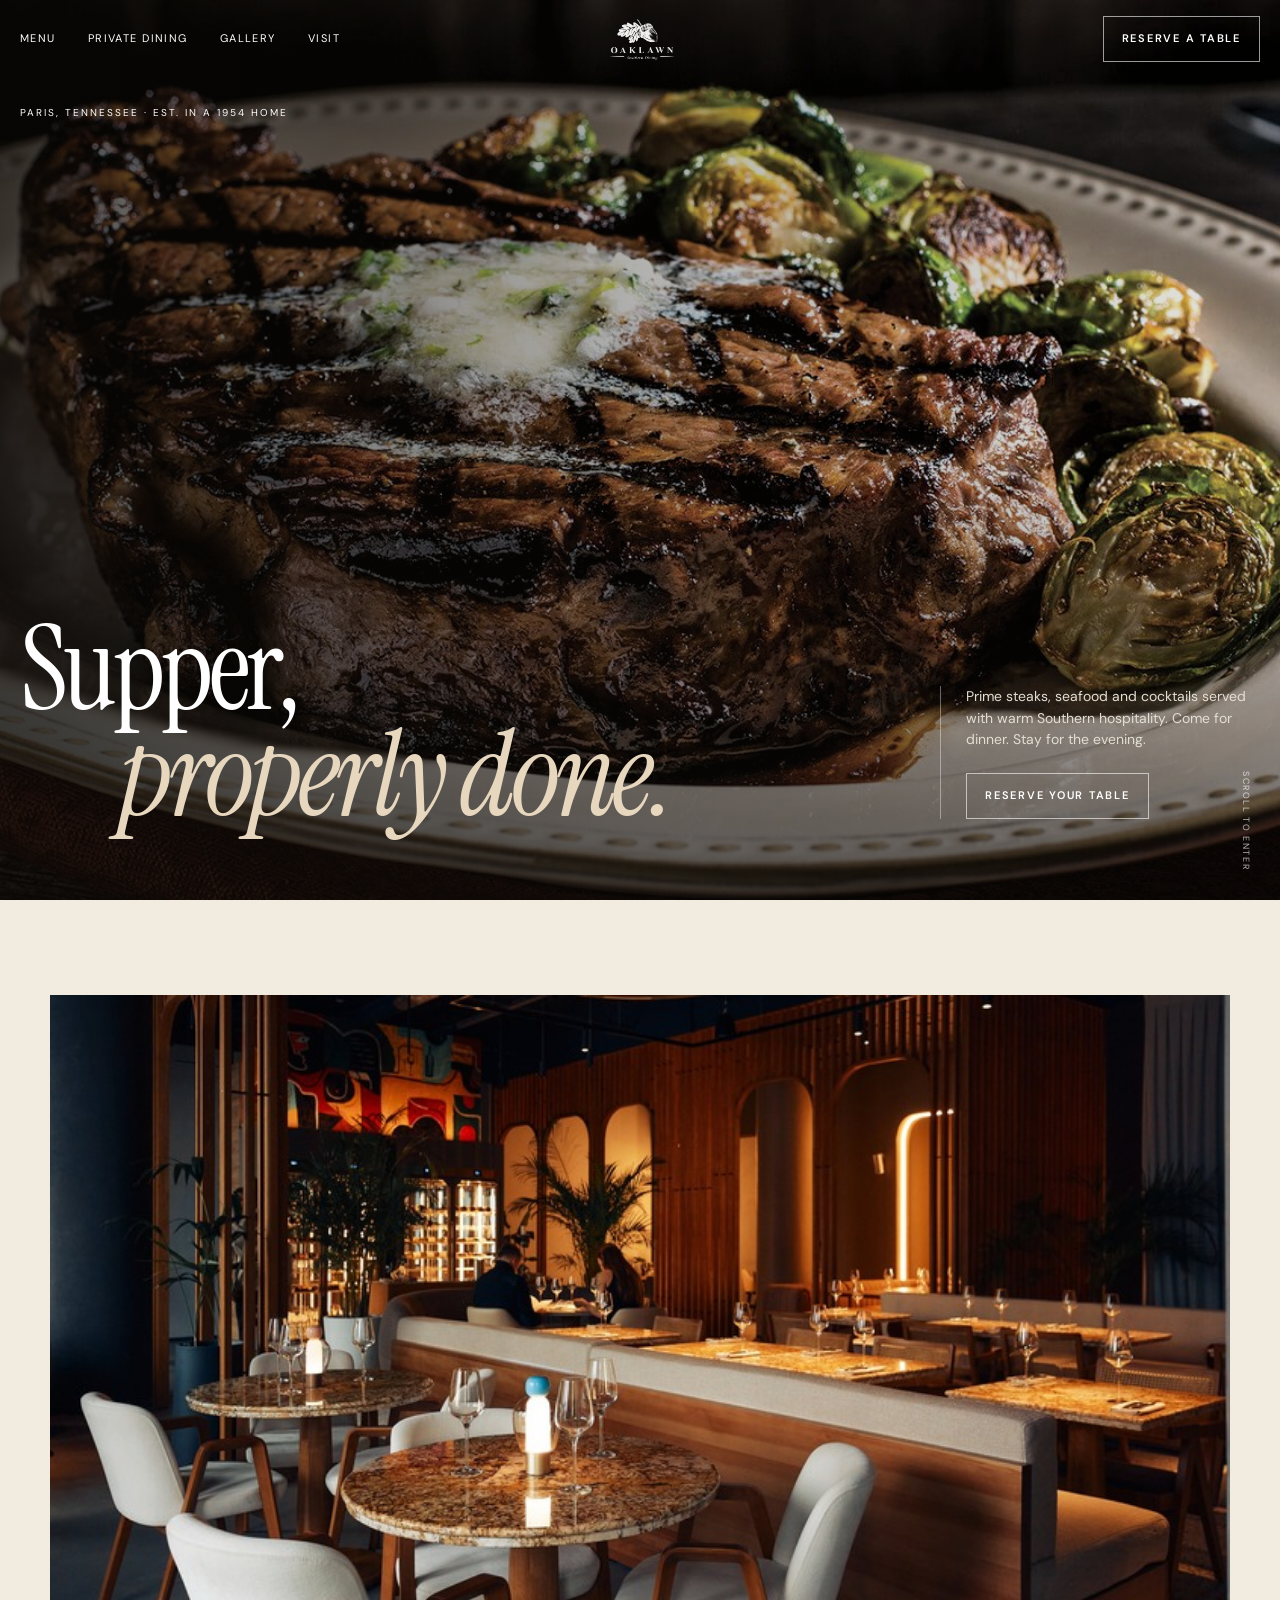
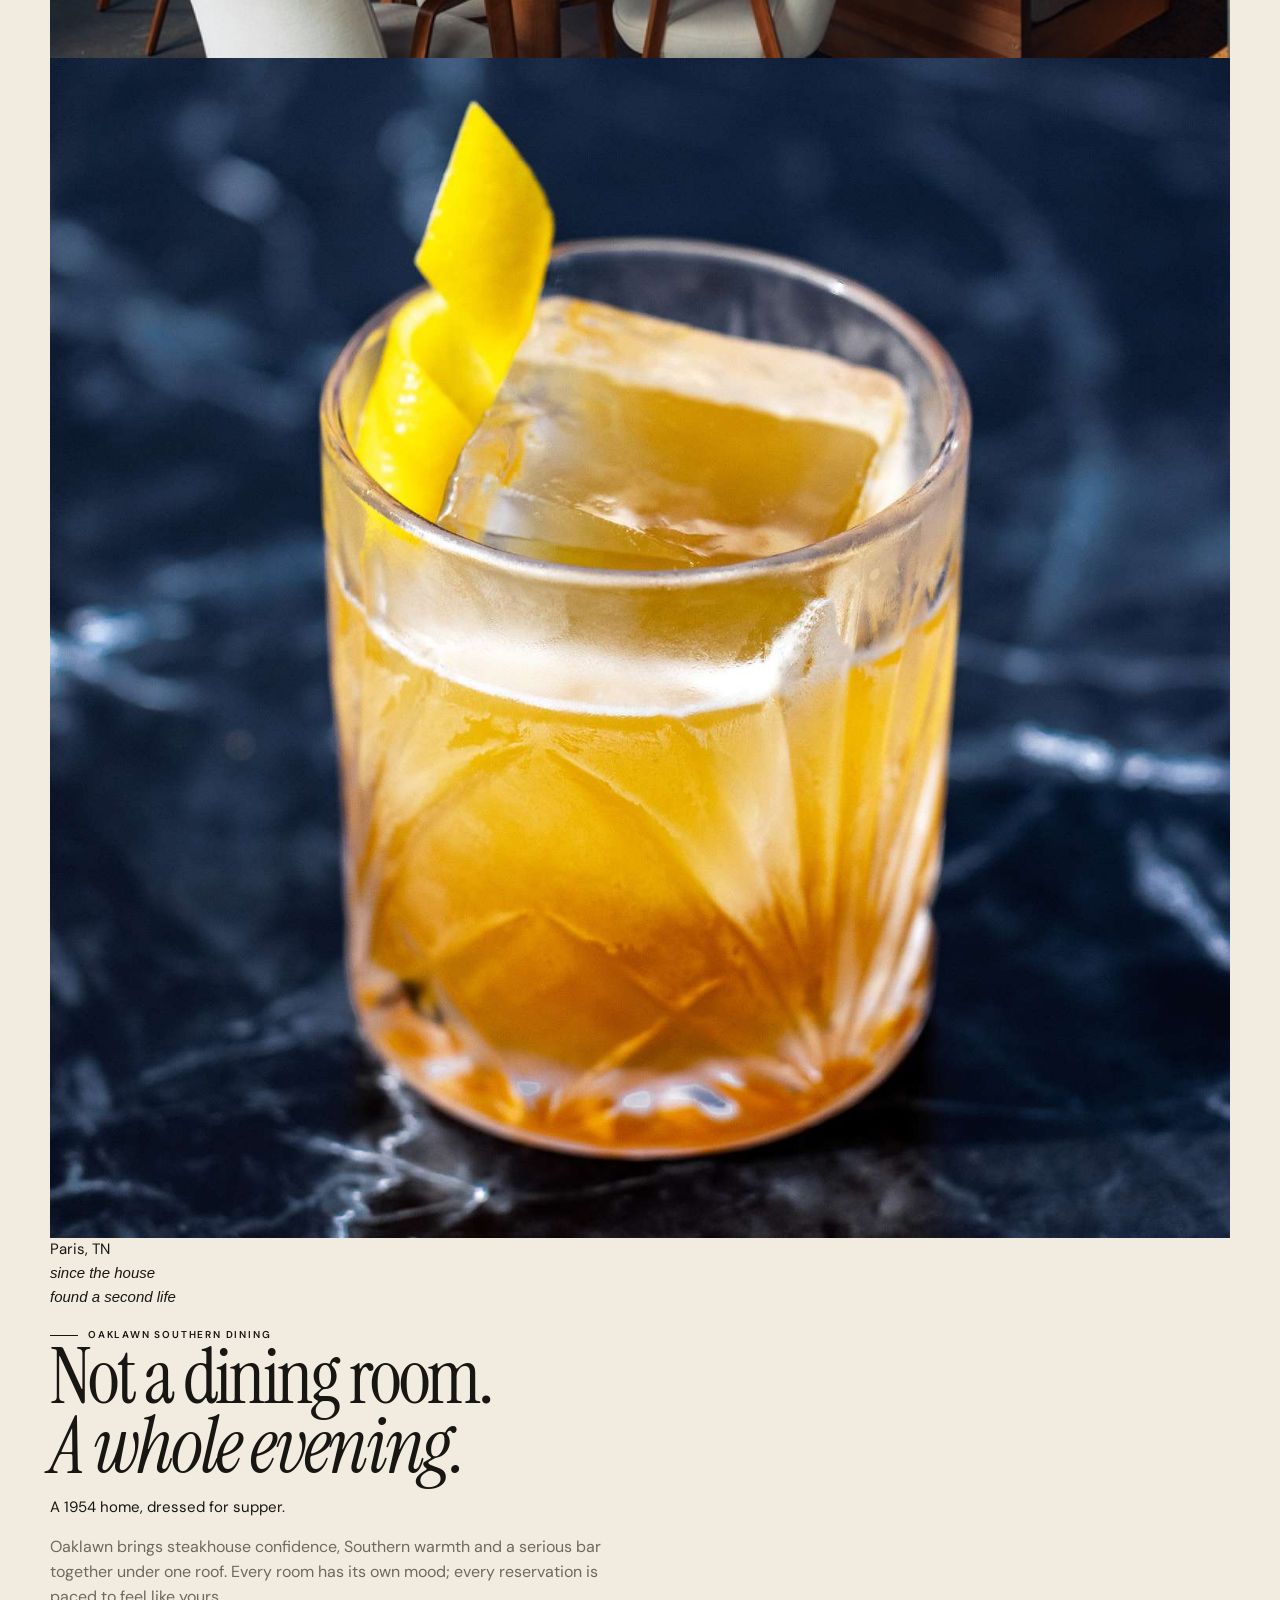
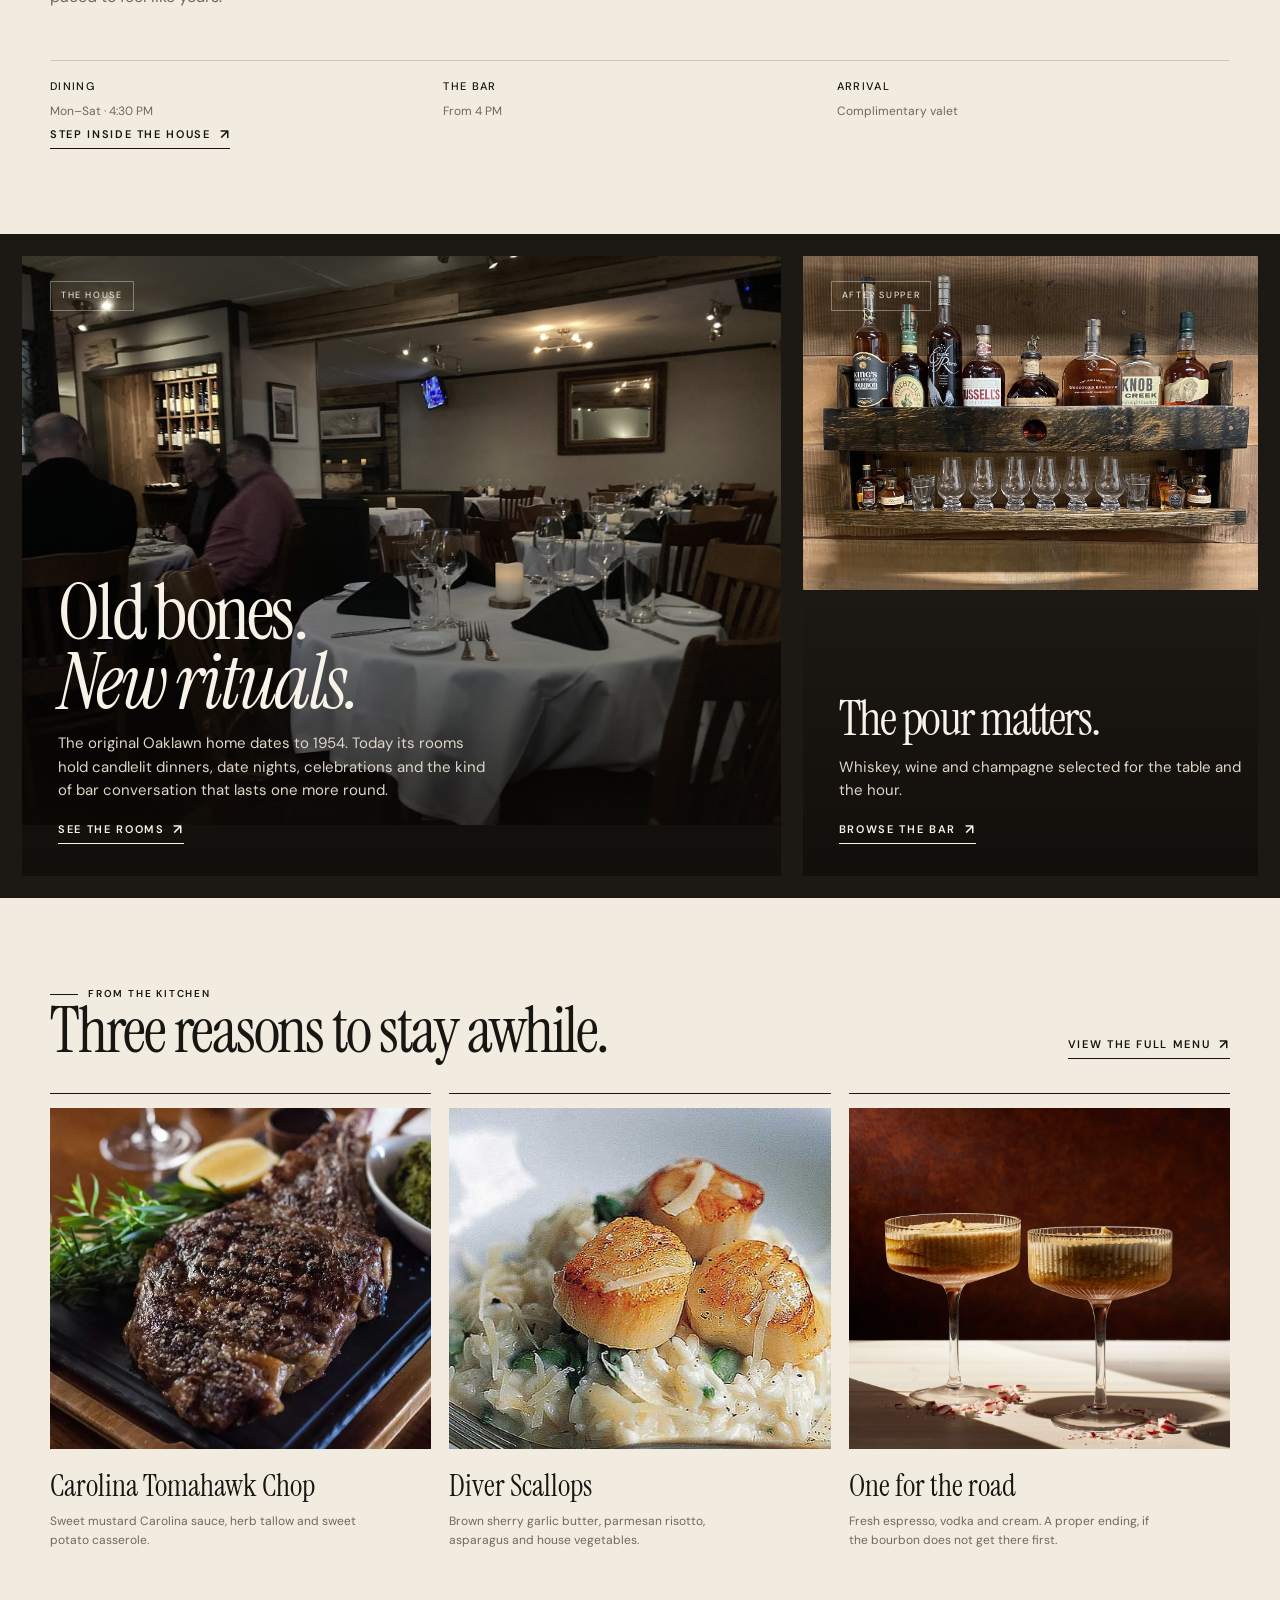
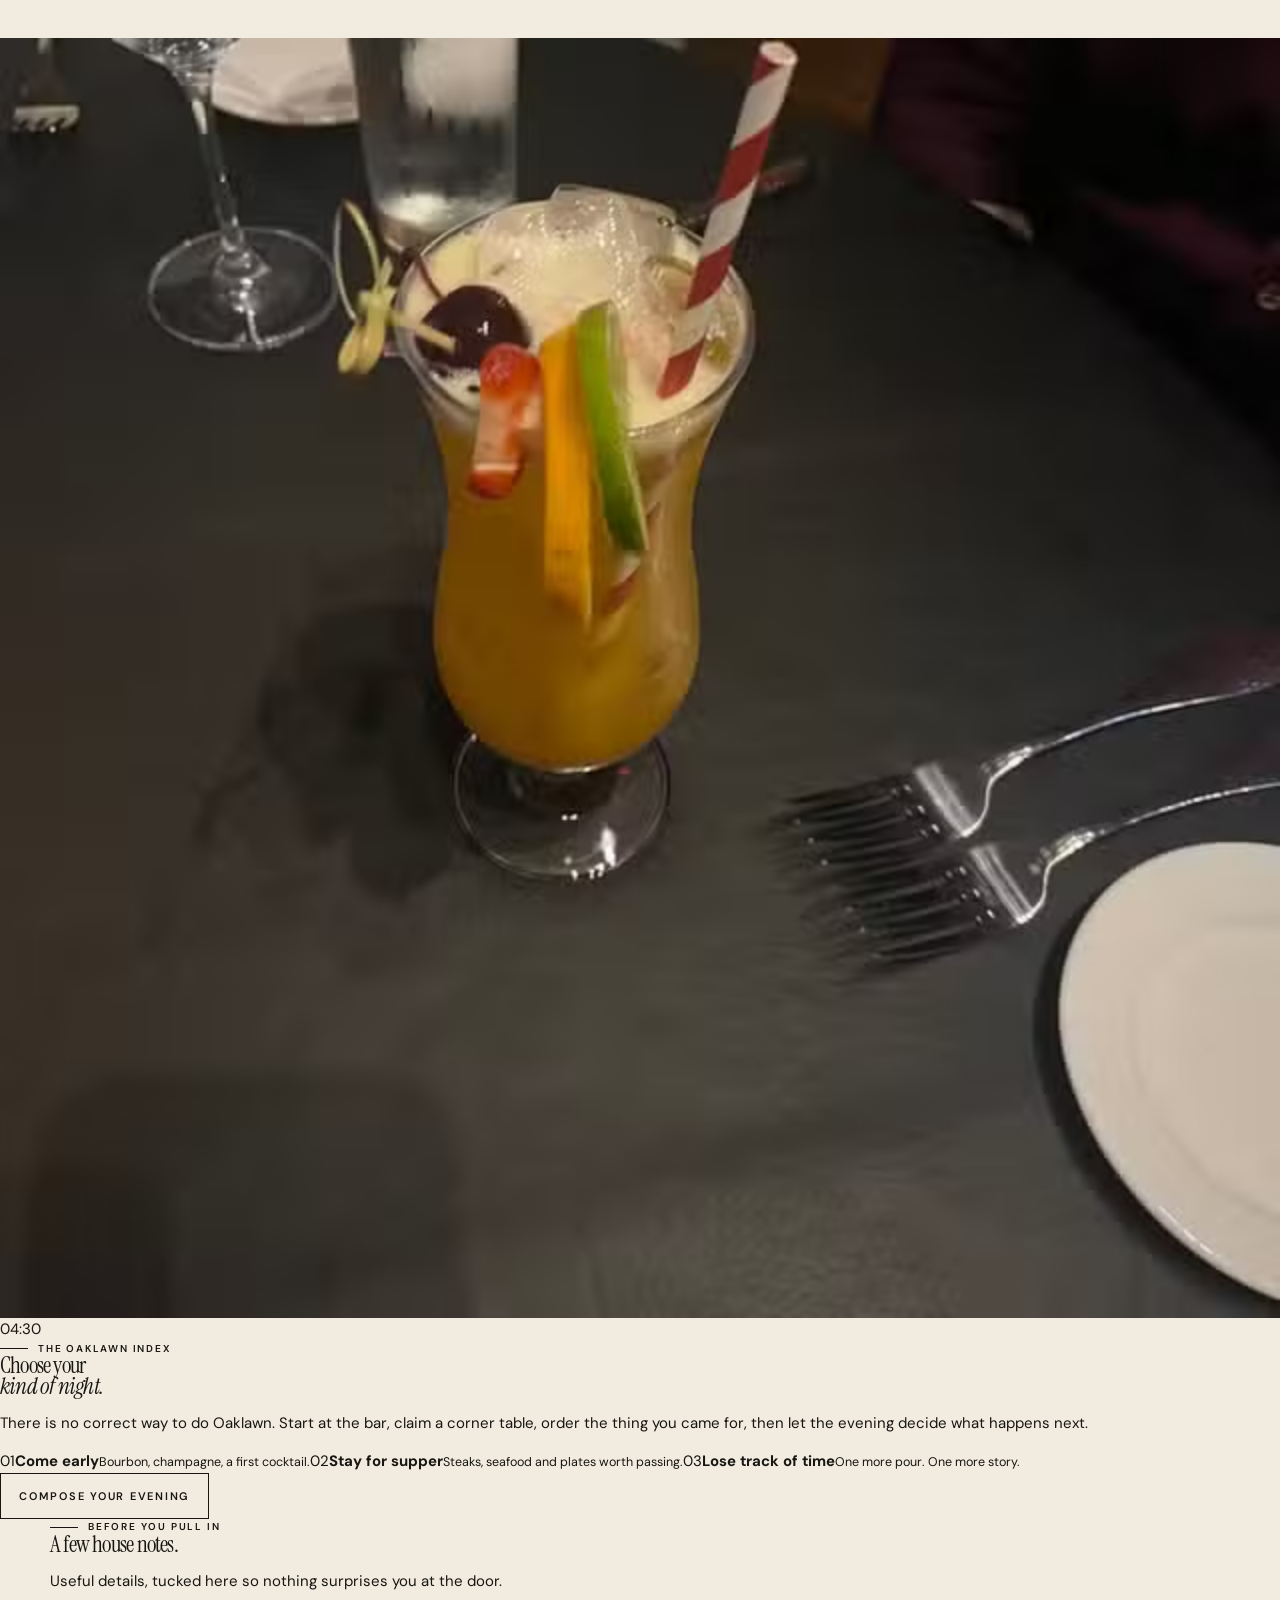
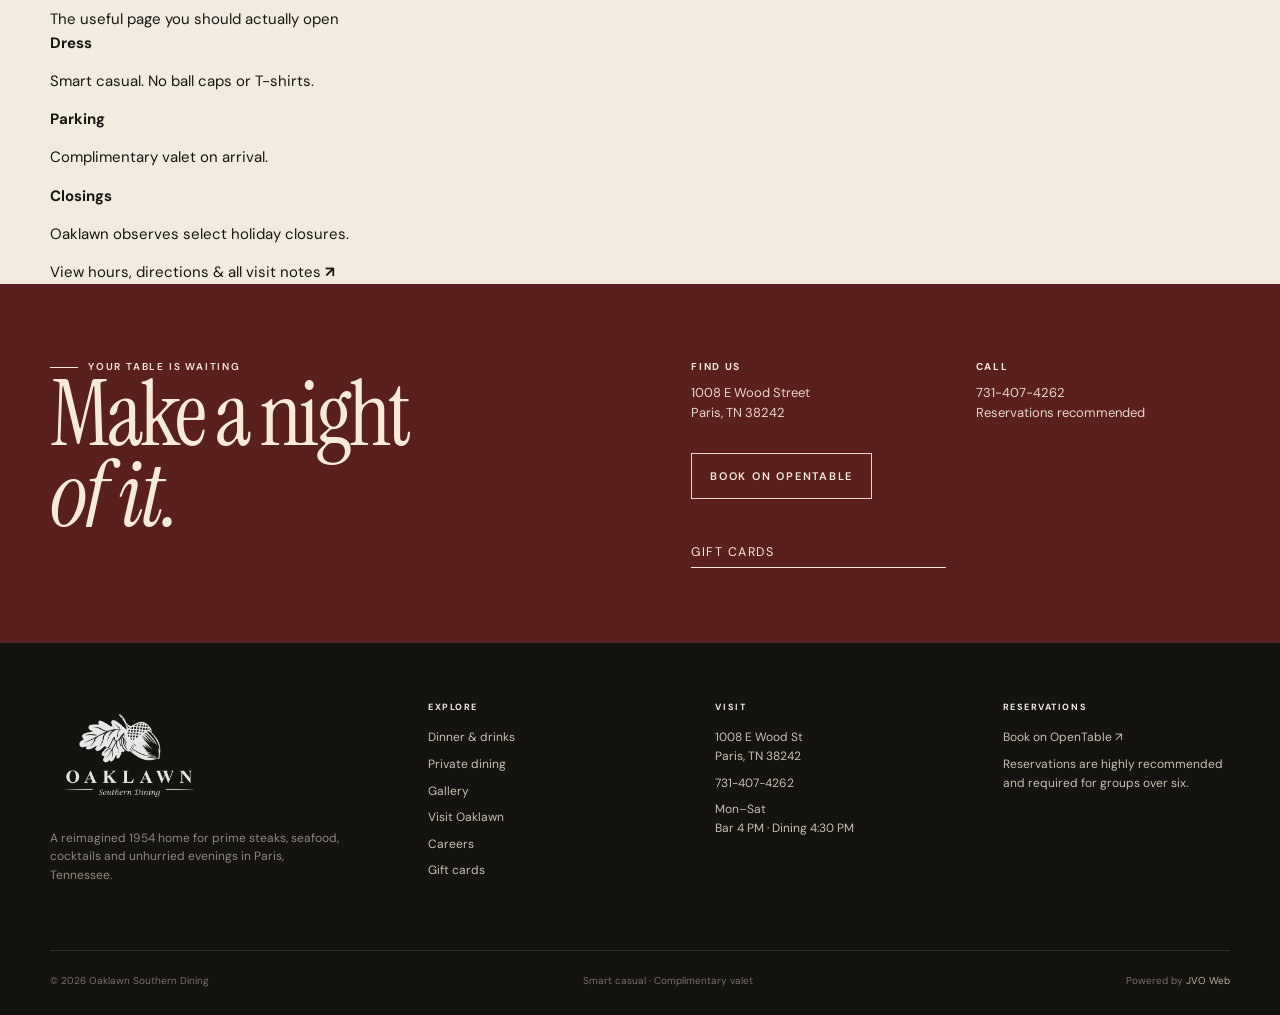
==== commit 44d1fd0c: "Add files via upload" ====
--- a/index.html
+++ b/index.html
@@ -1,3 +1,3 @@
 <!DOCTYPE html>
 
-<html lang="en"><head><meta charset="utf-8"/><meta content="width=device-width,initial-scale=1" name="viewport"/><title>Oaklawn Southern Dining | Steaks, Seafood &amp; Cocktails in Paris, TN</title><meta content="Prime steaks, fresh seafood, crafted cocktails and private dining in a reimagined 1954 home in Paris, Tennessee. Reserve your evening at Oaklawn." name="description"/><link href="https://www.oaklawnsoutherndining.com/" rel="canonical"/><meta content="index,follow,max-image-preview:large" name="robots"/><meta content="website" property="og:type"/><meta content="Oaklawn Southern Dining | Steaks, Seafood &amp; Cocktails in Paris, TN" property="og:title"/><meta content="Prime steaks, fresh seafood, crafted cocktails and private dining in a reimagined 1954 home in Paris, Tennessee. Reserve your evening at Oaklawn." property="og:description"/><meta content="https://www.oaklawnsoutherndining.com/" property="og:url"/><meta content="https://www.oaklawnsoutherndining.com/images/ribeye.jpg" property="og:image"/><meta content="summary_large_image" name="twitter:card"/><link href="images/logo.webp" rel="icon"/><link href="css/index.css" rel="stylesheet"/><script type="application/ld+json">{"@context":"https://schema.org","@type":"Restaurant","name":"Oaklawn Southern Dining","image":"https://www.oaklawnsoutherndining.com/images/ribeye.jpg","url":"https://www.oaklawnsoutherndining.com/","telephone":"+1-731-407-4262","priceRange":"$$$","servesCuisine":["Southern","Steak","Seafood"],"address":{"@type":"PostalAddress","streetAddress":"1008 E Wood St","addressLocality":"Paris","addressRegion":"TN","postalCode":"38242","addressCountry":"US"},"openingHoursSpecification":[{"@type":"OpeningHoursSpecification","dayOfWeek":["Monday","Tuesday","Wednesday","Thursday","Friday","Saturday"],"opens":"16:00","closes":"20:30"}],"acceptsReservations":true}</script></head><body class=""><a class="skip" href="#main">Skip to content</a><header class="site-header"><div class="header-in"><button aria-expanded="false" aria-label="Open navigation" class="hamb"><span></span><span></span></button><nav aria-label="Primary" class="nav"><a href="menu.html">Menu</a><a href="events.html">Private dining</a><a href="gallery.html">Gallery</a><a href="contact.html">Visit</a></nav><a aria-label="Oaklawn Southern Dining home" class="brand" href="index.html"><img alt="Oaklawn Southern Dining" src="images/logo.webp"/></a><a class="btn light header-action" href="https://www.opentable.com/r/oaklawn-southern-dinning-paris" rel="noopener" target="_blank">Reserve a table</a></div></header><nav aria-label="Mobile navigation" class="mobile-nav"><a href="index.html">Home</a><a href="menu.html">Menu</a><a href="events.html">Private Dining</a><a href="gallery.html">Gallery</a><a href="contact.html">Visit</a><div class="mobile-meta"><div><strong>Dining</strong>Mon–Sat from 4:30 PM</div><div><strong>Paris, Tennessee</strong>1008 E Wood Street</div></div></nav><main id="main"><section class="hero"><div class="hero-media"><img alt="Oaklawn ribeye with herb butter" fetchpriority="high" src="images/ribeye.jpg"/></div><div class="hero-kicker">Paris, Tennessee · Est. in a 1954 home</div><div class="hero-content"><h1 class="display">Supper,<em>properly done.</em></h1><div class="hero-copy"><p>Prime steaks, seafood and cocktails served with warm Southern hospitality. Come for dinner. Stay for the evening.</p><a class="btn light" href="https://www.opentable.com/r/oaklawn-southern-dinning-paris" rel="noopener" target="_blank">Reserve your table</a></div></div><div class="hero-scroll">Scroll to enter</div></section><section class="intro"><div class="wrap"><div class="intro-grid"><div><div class="eyebrow">Oaklawn Southern Dining</div><h2 class="display">A good evening should never feel rushed.</h2></div><div class="intro-copy"><p>We made a dining room out of a home, then kept the best part: the feeling of being welcomed in.</p><p class="lede">Oaklawn brings steakhouse confidence, Southern warmth and a serious bar together under one roof, minutes from Paris Landing State Park and Land Between the Lakes. The menu moves from oysters and chops to seabass and bourbon, with service designed around the whole night rather than the next turn of the table.</p><div class="microfacts"><div><b>Dining</b><span>Monday–Saturday from 4:30 PM</span></div><div><b>The bar</b><span>Bourbon &amp; wine from 4 PM</span></div><div><b>Arrival</b><span>Complimentary valet parking</span></div></div></div></div></div></section><section class="feature-spread"><div class="spread-grid"><article class="spread-main"><a class="image-link" href="gallery.html"><img alt="Warm Oaklawn dining room" src="images/sunshine.jpg"/></a><span class="spread-tag">The house</span><div class="spread-copy"><h2 class="display">Old bones.<br/><em>New rituals.</em></h2><p>The original Oaklawn home dates to 1954. Today its rooms hold candlelit dinners, date nights, celebrations and the kind of bar conversation that lasts one more round.</p><a class="text-link" href="gallery.html">See the rooms</a></div></article><article class="spread-side"><a class="image-link" href="menu.html#bar"><img alt="Oaklawn bourbon collection" src="images/bourbon1.jpg"/></a><span class="spread-tag">After supper</span><div class="spread-copy"><h2 class="display">The pour matters.</h2><p>Whiskey, wine and champagne selected for the table and the hour.</p><a class="text-link" href="menu.html#bar">Browse the bar</a></div></article></div></section><section class="selection"><div class="wrap"><div class="selection-head"><div><div class="eyebrow">From the kitchen</div><h2 class="display">Three reasons to stay awhile.</h2></div><a class="text-link" href="menu.html">View the full menu</a></div><div class="plates"><article class="plate"><a class="image-link" href="menu.html"><figure><img alt="Carolina Tomahawk Chop" loading="lazy" src="images/tomahawk.jpg"/></figure></a><h3>Carolina Tomahawk Chop</h3><p>Sweet mustard Carolina sauce, herb tallow and sweet potato casserole.</p></article><article class="plate"><a class="image-link" href="menu.html"><figure><img alt="Diver scallops over risotto" loading="lazy" src="images/risotto.jpg"/></figure></a><h3>Diver Scallops</h3><p>Brown sherry garlic butter, parmesan risotto, asparagus and house vegetables.</p></article><article class="plate"><a class="image-link" href="menu.html"><figure><img alt="Espresso martinis" loading="lazy" src="images/espresso.jpg"/></figure></a><h3>One for the road</h3><p>Fresh espresso, vodka and cream. A proper ending, if the bourbon does not get there first.</p></article></div></div></section><section class="visit-band"><div class="wrap visit-grid"><div><div class="eyebrow">Your table is waiting</div><h2 class="display">Make a night<br/><em>of it.</em></h2></div><div class="visit-info"><div><h3>Find us</h3><p>1008 E Wood Street<br/>Paris, TN 38242</p></div><div><h3>Call</h3><p><a href="tel:+17314074262">731-407-4262</a><br/>Reservations recommended</p></div><a class="btn" href="https://www.opentable.com/r/oaklawn-southern-dinning-paris" rel="noopener" target="_blank">Book on OpenTable</a><a class="gift-link" href="https://oaklawn.mygconline.com/" rel="noopener" target="_blank">Purchase a gift card ↗</a></div></div></section></main><footer class="site-footer"><div class="wrap"><div class="footer-grid"><div class="footer-brand"><img alt="Oaklawn Southern Dining" src="images/logo.webp"/><p>A reimagined 1954 home for prime steaks, seafood, cocktails and unhurried evenings in Paris, Tennessee.</p></div><div class="foot"><h3>Explore</h3><a href="menu.html">Dinner &amp; drinks</a><a href="events.html">Private dining</a><a href="gallery.html">Gallery</a><a href="contact.html">Visit Oaklawn</a><a href="careers.html">Careers</a><a href="https://oaklawn.mygconline.com/" rel="noopener" target="_blank">Gift cards ↗</a></div><div class="foot"><h3>Visit</h3><p>1008 E Wood St<br/>Paris, TN 38242</p><a href="tel:+17314074262">731-407-4262</a><p>Mon–Sat<br/>Bar 4 PM · Dining 4:30 PM</p></div><div class="foot"><h3>Reservations</h3><a href="https://www.opentable.com/r/oaklawn-southern-dinning-paris" rel="noopener" target="_blank">Book on OpenTable ↗</a><p>Reservations are highly recommended and required for groups over six.</p></div></div><div class="footer-bottom"><span>© <span data-year=""></span> Oaklawn Southern Dining</span><span>Smart casual · Complimentary valet</span><span>Powered by <a href="https://jvo.me" rel="noopener" target="_blank">JVO Web</a></span></div></div></footer><script src="js/index.js"></script></body></html>+<html lang="en"><head><meta charset="utf-8"/><meta content="width=device-width,initial-scale=1" name="viewport"/><title>Oaklawn Southern Dining | Steaks, Seafood &amp; Cocktails in Paris, TN</title><meta content="Prime steaks, fresh seafood, crafted cocktails and private dining in a reimagined 1954 home in Paris, Tennessee. Reserve your evening at Oaklawn." name="description"/><link href="https://www.oaklawnsoutherndining.com/" rel="canonical"/><meta content="index,follow,max-image-preview:large" name="robots"/><meta content="website" property="og:type"/><meta content="Oaklawn Southern Dining | Steaks, Seafood &amp; Cocktails in Paris, TN" property="og:title"/><meta content="Prime steaks, fresh seafood, crafted cocktails and private dining in a reimagined 1954 home in Paris, Tennessee. Reserve your evening at Oaklawn." property="og:description"/><meta content="https://www.oaklawnsoutherndining.com/" property="og:url"/><meta content="https://www.oaklawnsoutherndining.com/images/ribeye.jpg" property="og:image"/><meta content="summary_large_image" name="twitter:card"/><link href="images/logo.webp" rel="icon"/><link href="css/index.css" rel="stylesheet"/><script type="application/ld+json">{"@context":"https://schema.org","@type":"Restaurant","name":"Oaklawn Southern Dining","image":"https://www.oaklawnsoutherndining.com/images/ribeye.jpg","url":"https://www.oaklawnsoutherndining.com/","telephone":"+1-731-407-4262","priceRange":"$$$","servesCuisine":["Southern","Steak","Seafood"],"address":{"@type":"PostalAddress","streetAddress":"1008 E Wood St","addressLocality":"Paris","addressRegion":"TN","postalCode":"38242","addressCountry":"US"},"openingHoursSpecification":[{"@type":"OpeningHoursSpecification","dayOfWeek":["Monday","Tuesday","Wednesday","Thursday","Friday","Saturday"],"opens":"16:00","closes":"20:30"}],"acceptsReservations":true}</script></head><body class=""><a class="skip" href="#main">Skip to content</a><header class="site-header"><div class="header-in"><button aria-expanded="false" aria-label="Open navigation" class="hamb"><span></span><span></span></button><nav aria-label="Primary" class="nav"><a href="menu.html">Menu</a><a href="events.html">Private dining</a><a href="gallery.html">Gallery</a><a href="contact.html">Visit</a></nav><a aria-label="Oaklawn Southern Dining home" class="brand" href="index.html"><img alt="Oaklawn Southern Dining" src="images/logo.webp"/></a><a class="btn light header-action" href="https://www.opentable.com/r/oaklawn-southern-dinning-paris" rel="noopener" target="_blank">Reserve a table</a></div></header><nav aria-label="Mobile navigation" class="mobile-nav"><a href="index.html">Home</a><a href="menu.html">Menu</a><a href="events.html">Private Dining</a><a href="gallery.html">Gallery</a><a href="contact.html">Visit</a><a href="giftcards.html">Gift Cards</a><div class="mobile-meta"><div><strong>Dining</strong>Mon–Sat from 4:30 PM</div><div><strong>Paris, Tennessee</strong>1008 E Wood Street</div></div></nav><main id="main"><section class="hero"><div class="hero-media"><img alt="Oaklawn ribeye with herb butter" fetchpriority="high" src="images/ribeye.jpg"/></div><div class="hero-kicker">Paris, Tennessee · Est. in a 1954 home</div><div class="hero-content"><h1 class="display">Supper,<em>properly done.</em></h1><div class="hero-copy"><p>Prime steaks, seafood and cocktails served with warm Southern hospitality. Come for dinner. Stay for the evening.</p><a class="btn light" href="https://www.opentable.com/r/oaklawn-southern-dinning-paris" rel="noopener" target="_blank">Reserve your table</a></div></div><div class="hero-scroll">Scroll to enter</div></section><section class="intro"><div class="wrap intro-stage"><div class="intro-art"><a class="image-link intro-photo-main" href="gallery.html"><img alt="Oaklawn dining room glowing before service" loading="lazy" src="images/interior.jpg"/></a><a class="image-link intro-photo-detail" href="gallery.html"><img alt="Cocktail detail at Oaklawn" loading="lazy" src="images/cocktail1.jpg"/></a><span class="intro-stamp">Paris, TN<br/><em>since the house<br/>found a second life</em></span></div><div class="intro-copy"><div class="eyebrow">Oaklawn Southern Dining</div><h2 class="display">Not a dining room.<br/><em>A whole evening.</em></h2><p class="intro-lead">A 1954 home, dressed for supper.</p><p class="lede">Oaklawn brings steakhouse confidence, Southern warmth and a serious bar together under one roof. Every room has its own mood; every reservation is paced to feel like yours.</p><div class="microfacts"><div><b>Dining</b><span>Mon–Sat · 4:30 PM</span></div><div><b>The bar</b><span>From 4 PM</span></div><div><b>Arrival</b><span>Complimentary valet</span></div></div><a class="text-link" href="gallery.html">Step inside the house</a></div></div></section><section class="feature-spread"><div class="spread-grid"><article class="spread-main"><a class="image-link" href="gallery.html"><img alt="Warm Oaklawn dining room" src="images/sunshine.jpg"/></a><span class="spread-tag">The house</span><div class="spread-copy"><h2 class="display">Old bones.<br/><em>New rituals.</em></h2><p>The original Oaklawn home dates to 1954. Today its rooms hold candlelit dinners, date nights, celebrations and the kind of bar conversation that lasts one more round.</p><a class="text-link" href="gallery.html">See the rooms</a></div></article><article class="spread-side"><a class="image-link" href="menu.html#bar"><img alt="Oaklawn bourbon collection" src="images/bourbon1.jpg"/></a><span class="spread-tag">After supper</span><div class="spread-copy"><h2 class="display">The pour matters.</h2><p>Whiskey, wine and champagne selected for the table and the hour.</p><a class="text-link" href="menu.html#bar">Browse the bar</a></div></article></div></section><section class="selection"><div class="wrap"><div class="selection-head"><div><div class="eyebrow">From the kitchen</div><h2 class="display">Three reasons to stay awhile.</h2></div><a class="text-link" href="menu.html">View the full menu</a></div><div class="plates"><article class="plate"><a class="image-link" href="menu.html"><figure><img alt="Carolina Tomahawk Chop" loading="lazy" src="images/tomahawk.jpg"/></figure></a><h3>Carolina Tomahawk Chop</h3><p>Sweet mustard Carolina sauce, herb tallow and sweet potato casserole.</p></article><article class="plate"><a class="image-link" href="menu.html"><figure><img alt="Diver scallops over risotto" loading="lazy" src="images/risotto.jpg"/></figure></a><h3>Diver Scallops</h3><p>Brown sherry garlic butter, parmesan risotto, asparagus and house vegetables.</p></article><article class="plate"><a class="image-link" href="menu.html"><figure><img alt="Espresso martinis" loading="lazy" src="images/espresso.jpg"/></figure></a><h3>One for the road</h3><p>Fresh espresso, vodka and cream. A proper ending, if the bourbon does not get there first.</p></article></div></div></section><section aria-labelledby="evening-title" class="evening-index"><div class="evening-media"><a class="image-link" href="menu.html"><img alt="A candlelit Oaklawn table set for the evening" loading="lazy" src="images/blacklit.jpg"/></a><div class="evening-number">04:30</div></div><div class="evening-copy"><div class="eyebrow">The Oaklawn index</div><h2 class="display" id="evening-title">Choose your<br/><em>kind of night.</em></h2><p>There is no correct way to do Oaklawn. Start at the bar, claim a corner table, order the thing you came for, then let the evening decide what happens next.</p><div class="evening-acts"><a href="menu.html#bar"><span>01</span><strong>Come early</strong><small>Bourbon, champagne, a first cocktail.</small></a><a href="menu.html#steaks"><span>02</span><strong>Stay for supper</strong><small>Steaks, seafood and plates worth passing.</small></a><a href="gallery.html"><span>03</span><strong>Lose track of time</strong><small>One more pour. One more story.</small></a></div><a class="btn" href="menu.html">Compose your evening</a></div></section><section class="before-you-arrive"><div class="wrap"><div class="arrival-head"><div><div class="eyebrow">Before you pull in</div><h2 class="display">A few house notes.</h2></div><p>Useful details, tucked here so nothing surprises you at the door.</p></div><a class="arrival-card" href="contact.html"><span class="arrival-kicker">The useful page you should actually open</span><div class="arrival-grid"><div><strong>Dress</strong><p>Smart casual. No ball caps or T-shirts.</p></div><div><strong>Parking</strong><p>Complimentary valet on arrival.</p></div><div><strong>Closings</strong><p>Oaklawn observes select holiday closures.</p></div><div class="arrival-arrow">View hours, directions &amp; all visit notes <b>↗</b></div></div></a></div></section><section class="visit-band"><div class="wrap visit-grid"><div><div class="eyebrow">Your table is waiting</div><h2 class="display">Make a night<br/><em>of it.</em></h2></div><div class="visit-info"><div><h3>Find us</h3><p>1008 E Wood Street<br/>Paris, TN 38242</p></div><div><h3>Call</h3><p><a href="tel:+17314074262">731-407-4262</a><br/>Reservations recommended</p></div><a class="btn" href="https://www.opentable.com/r/oaklawn-southern-dinning-paris" rel="noopener" target="_blank">Book on OpenTable</a><a class="gift-link" href="giftcards.html">Gift cards</a></div></div></section></main><footer class="site-footer"><div class="wrap"><div class="footer-grid"><div class="footer-brand"><img alt="Oaklawn Southern Dining" src="images/logo.webp"/><p>A reimagined 1954 home for prime steaks, seafood, cocktails and unhurried evenings in Paris, Tennessee.</p></div><div class="foot"><h3>Explore</h3><a href="menu.html">Dinner &amp; drinks</a><a href="events.html">Private dining</a><a href="gallery.html">Gallery</a><a href="contact.html">Visit Oaklawn</a><a href="careers.html">Careers</a><a href="giftcards.html">Gift cards</a></div><div class="foot"><h3>Visit</h3><p>1008 E Wood St<br/>Paris, TN 38242</p><a href="tel:+17314074262">731-407-4262</a><p>Mon–Sat<br/>Bar 4 PM · Dining 4:30 PM</p></div><div class="foot"><h3>Reservations</h3><a href="https://www.opentable.com/r/oaklawn-southern-dinning-paris" rel="noopener" target="_blank">Book on OpenTable ↗</a><p>Reservations are highly recommended and required for groups over six.</p></div></div><div class="footer-bottom"><span>© <span data-year=""></span> Oaklawn Southern Dining</span><span>Smart casual · Complimentary valet</span><span>Powered by <a href="https://jvo.me" rel="noopener" target="_blank">JVO Web</a></span></div></div></footer><script src="js/index.js"></script></body></html>
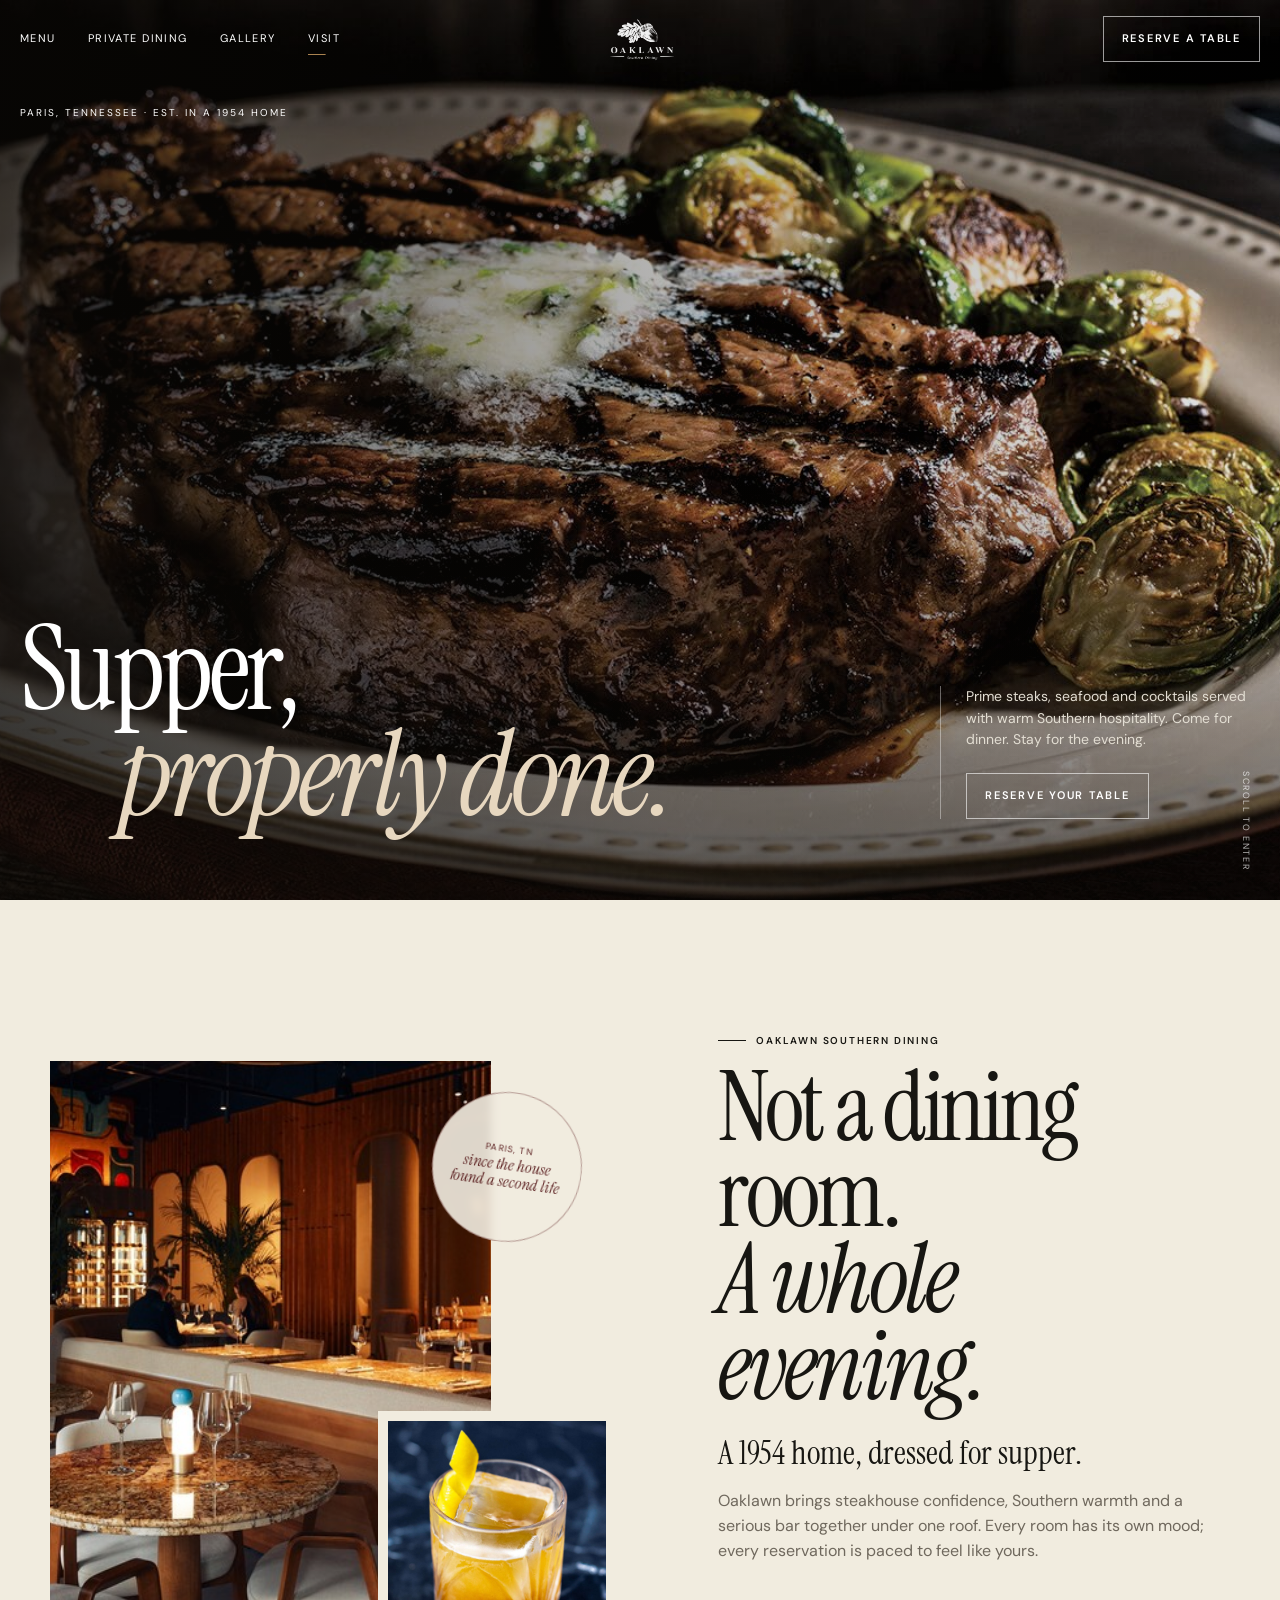
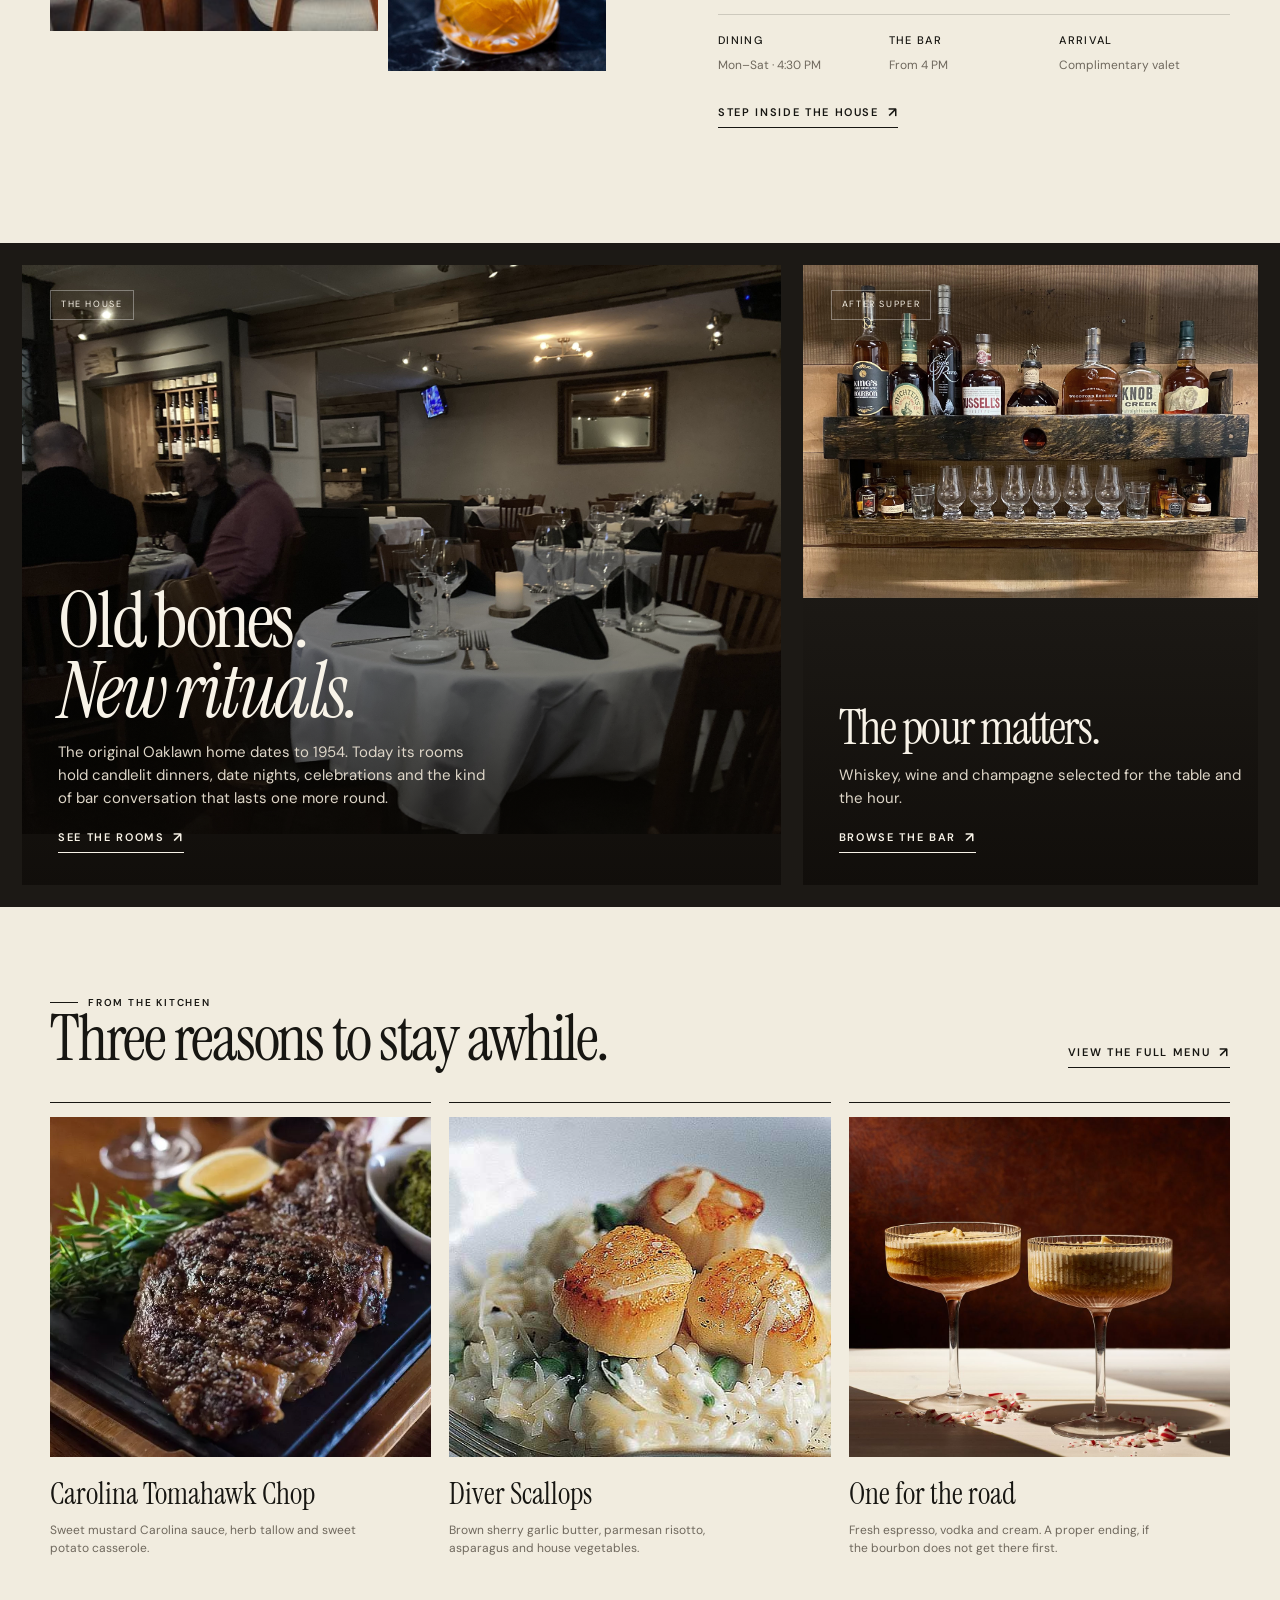
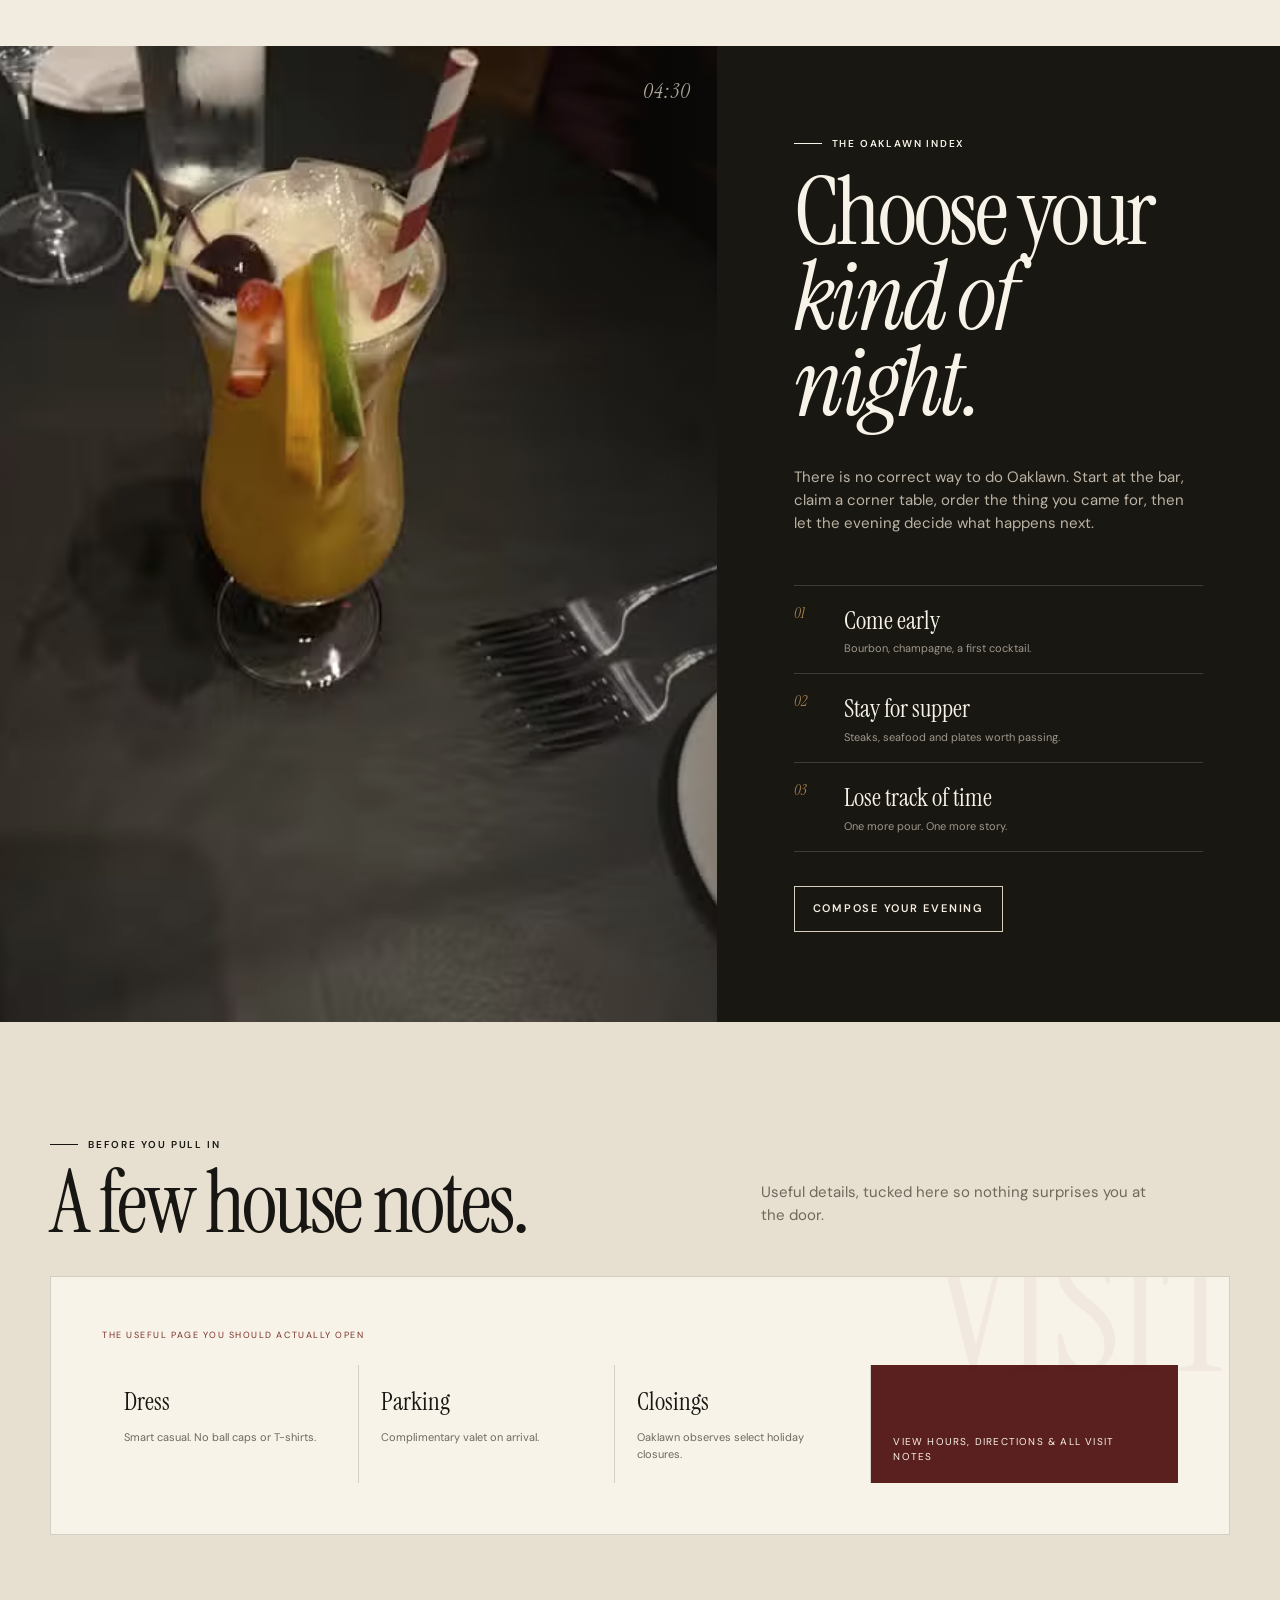
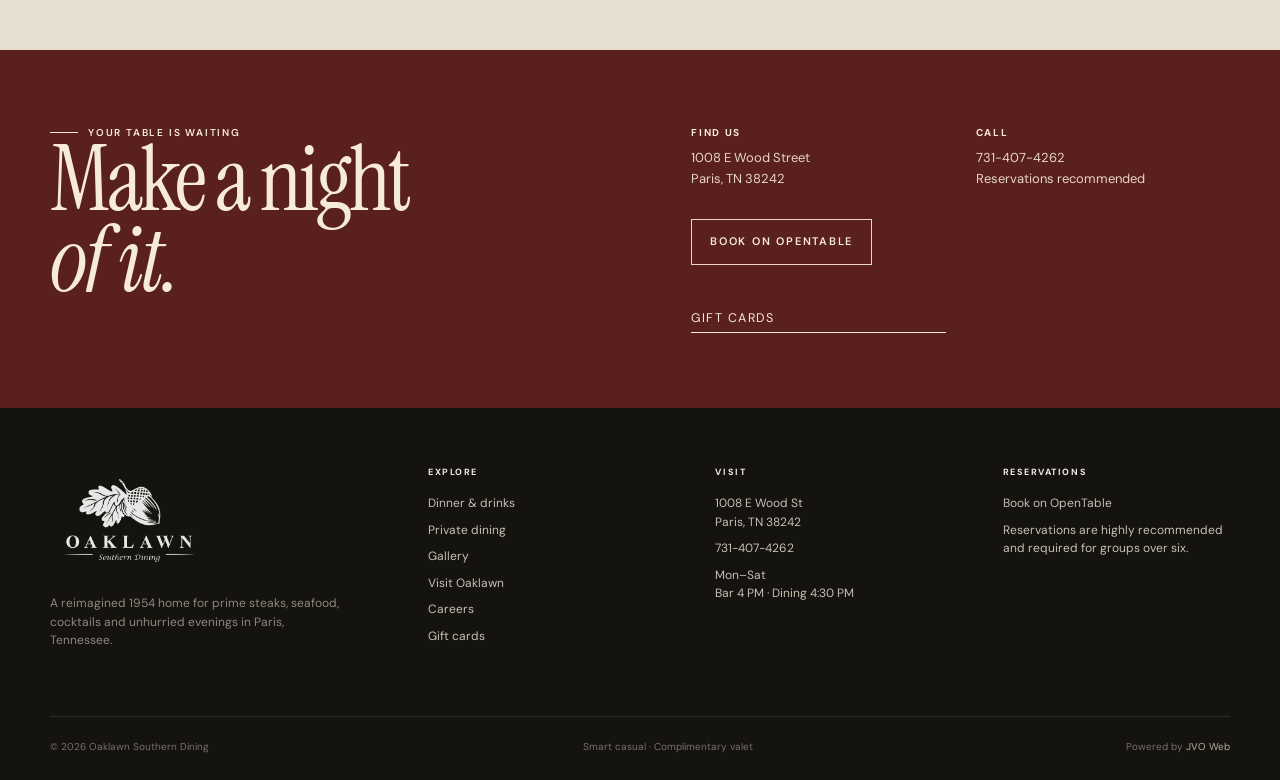
==== commit 48b895c2: "Add files via upload" ====
--- a/index.html
+++ b/index.html
@@ -1,3 +1,3 @@
 <!DOCTYPE html>
 
-<html lang="en"><head><meta charset="utf-8"/><meta content="width=device-width,initial-scale=1" name="viewport"/><title>Oaklawn Southern Dining | Steaks, Seafood &amp; Cocktails in Paris, TN</title><meta content="Prime steaks, fresh seafood, crafted cocktails and private dining in a reimagined 1954 home in Paris, Tennessee. Reserve your evening at Oaklawn." name="description"/><link href="https://www.oaklawnsoutherndining.com/" rel="canonical"/><meta content="index,follow,max-image-preview:large" name="robots"/><meta content="website" property="og:type"/><meta content="Oaklawn Southern Dining | Steaks, Seafood &amp; Cocktails in Paris, TN" property="og:title"/><meta content="Prime steaks, fresh seafood, crafted cocktails and private dining in a reimagined 1954 home in Paris, Tennessee. Reserve your evening at Oaklawn." property="og:description"/><meta content="https://www.oaklawnsoutherndining.com/" property="og:url"/><meta content="https://www.oaklawnsoutherndining.com/images/ribeye.jpg" property="og:image"/><meta content="summary_large_image" name="twitter:card"/><link href="images/logo.webp" rel="icon"/><link href="css/index.css" rel="stylesheet"/><script type="application/ld+json">{"@context":"https://schema.org","@type":"Restaurant","name":"Oaklawn Southern Dining","image":"https://www.oaklawnsoutherndining.com/images/ribeye.jpg","url":"https://www.oaklawnsoutherndining.com/","telephone":"+1-731-407-4262","priceRange":"$$$","servesCuisine":["Southern","Steak","Seafood"],"address":{"@type":"PostalAddress","streetAddress":"1008 E Wood St","addressLocality":"Paris","addressRegion":"TN","postalCode":"38242","addressCountry":"US"},"openingHoursSpecification":[{"@type":"OpeningHoursSpecification","dayOfWeek":["Monday","Tuesday","Wednesday","Thursday","Friday","Saturday"],"opens":"16:00","closes":"20:30"}],"acceptsReservations":true}</script></head><body class=""><a class="skip" href="#main">Skip to content</a><header class="site-header"><div class="header-in"><button aria-expanded="false" aria-label="Open navigation" class="hamb"><span></span><span></span></button><nav aria-label="Primary" class="nav"><a href="menu.html">Menu</a><a href="events.html">Private dining</a><a href="gallery.html">Gallery</a><a href="contact.html">Visit</a></nav><a aria-label="Oaklawn Southern Dining home" class="brand" href="index.html"><img alt="Oaklawn Southern Dining" src="images/logo.webp"/></a><a class="btn light header-action" href="https://www.opentable.com/r/oaklawn-southern-dinning-paris" rel="noopener" target="_blank">Reserve a table</a></div></header><nav aria-label="Mobile navigation" class="mobile-nav"><a href="index.html">Home</a><a href="menu.html">Menu</a><a href="events.html">Private Dining</a><a href="gallery.html">Gallery</a><a href="contact.html">Visit</a><a href="giftcards.html">Gift Cards</a><div class="mobile-meta"><div><strong>Dining</strong>Mon–Sat from 4:30 PM</div><div><strong>Paris, Tennessee</strong>1008 E Wood Street</div></div></nav><main id="main"><section class="hero"><div class="hero-media"><img alt="Oaklawn ribeye with herb butter" fetchpriority="high" src="images/ribeye.jpg"/></div><div class="hero-kicker">Paris, Tennessee · Est. in a 1954 home</div><div class="hero-content"><h1 class="display">Supper,<em>properly done.</em></h1><div class="hero-copy"><p>Prime steaks, seafood and cocktails served with warm Southern hospitality. Come for dinner. Stay for the evening.</p><a class="btn light" href="https://www.opentable.com/r/oaklawn-southern-dinning-paris" rel="noopener" target="_blank">Reserve your table</a></div></div><div class="hero-scroll">Scroll to enter</div></section><section class="intro"><div class="wrap intro-stage"><div class="intro-art"><a class="image-link intro-photo-main" href="gallery.html"><img alt="Oaklawn dining room glowing before service" loading="lazy" src="images/interior.jpg"/></a><a class="image-link intro-photo-detail" href="gallery.html"><img alt="Cocktail detail at Oaklawn" loading="lazy" src="images/cocktail1.jpg"/></a><span class="intro-stamp">Paris, TN<br/><em>since the house<br/>found a second life</em></span></div><div class="intro-copy"><div class="eyebrow">Oaklawn Southern Dining</div><h2 class="display">Not a dining room.<br/><em>A whole evening.</em></h2><p class="intro-lead">A 1954 home, dressed for supper.</p><p class="lede">Oaklawn brings steakhouse confidence, Southern warmth and a serious bar together under one roof. Every room has its own mood; every reservation is paced to feel like yours.</p><div class="microfacts"><div><b>Dining</b><span>Mon–Sat · 4:30 PM</span></div><div><b>The bar</b><span>From 4 PM</span></div><div><b>Arrival</b><span>Complimentary valet</span></div></div><a class="text-link" href="gallery.html">Step inside the house</a></div></div></section><section class="feature-spread"><div class="spread-grid"><article class="spread-main"><a class="image-link" href="gallery.html"><img alt="Warm Oaklawn dining room" src="images/sunshine.jpg"/></a><span class="spread-tag">The house</span><div class="spread-copy"><h2 class="display">Old bones.<br/><em>New rituals.</em></h2><p>The original Oaklawn home dates to 1954. Today its rooms hold candlelit dinners, date nights, celebrations and the kind of bar conversation that lasts one more round.</p><a class="text-link" href="gallery.html">See the rooms</a></div></article><article class="spread-side"><a class="image-link" href="menu.html#bar"><img alt="Oaklawn bourbon collection" src="images/bourbon1.jpg"/></a><span class="spread-tag">After supper</span><div class="spread-copy"><h2 class="display">The pour matters.</h2><p>Whiskey, wine and champagne selected for the table and the hour.</p><a class="text-link" href="menu.html#bar">Browse the bar</a></div></article></div></section><section class="selection"><div class="wrap"><div class="selection-head"><div><div class="eyebrow">From the kitchen</div><h2 class="display">Three reasons to stay awhile.</h2></div><a class="text-link" href="menu.html">View the full menu</a></div><div class="plates"><article class="plate"><a class="image-link" href="menu.html"><figure><img alt="Carolina Tomahawk Chop" loading="lazy" src="images/tomahawk.jpg"/></figure></a><h3>Carolina Tomahawk Chop</h3><p>Sweet mustard Carolina sauce, herb tallow and sweet potato casserole.</p></article><article class="plate"><a class="image-link" href="menu.html"><figure><img alt="Diver scallops over risotto" loading="lazy" src="images/risotto.jpg"/></figure></a><h3>Diver Scallops</h3><p>Brown sherry garlic butter, parmesan risotto, asparagus and house vegetables.</p></article><article class="plate"><a class="image-link" href="menu.html"><figure><img alt="Espresso martinis" loading="lazy" src="images/espresso.jpg"/></figure></a><h3>One for the road</h3><p>Fresh espresso, vodka and cream. A proper ending, if the bourbon does not get there first.</p></article></div></div></section><section aria-labelledby="evening-title" class="evening-index"><div class="evening-media"><a class="image-link" href="menu.html"><img alt="A candlelit Oaklawn table set for the evening" loading="lazy" src="images/blacklit.jpg"/></a><div class="evening-number">04:30</div></div><div class="evening-copy"><div class="eyebrow">The Oaklawn index</div><h2 class="display" id="evening-title">Choose your<br/><em>kind of night.</em></h2><p>There is no correct way to do Oaklawn. Start at the bar, claim a corner table, order the thing you came for, then let the evening decide what happens next.</p><div class="evening-acts"><a href="menu.html#bar"><span>01</span><strong>Come early</strong><small>Bourbon, champagne, a first cocktail.</small></a><a href="menu.html#steaks"><span>02</span><strong>Stay for supper</strong><small>Steaks, seafood and plates worth passing.</small></a><a href="gallery.html"><span>03</span><strong>Lose track of time</strong><small>One more pour. One more story.</small></a></div><a class="btn" href="menu.html">Compose your evening</a></div></section><section class="before-you-arrive"><div class="wrap"><div class="arrival-head"><div><div class="eyebrow">Before you pull in</div><h2 class="display">A few house notes.</h2></div><p>Useful details, tucked here so nothing surprises you at the door.</p></div><a class="arrival-card" href="contact.html"><span class="arrival-kicker">The useful page you should actually open</span><div class="arrival-grid"><div><strong>Dress</strong><p>Smart casual. No ball caps or T-shirts.</p></div><div><strong>Parking</strong><p>Complimentary valet on arrival.</p></div><div><strong>Closings</strong><p>Oaklawn observes select holiday closures.</p></div><div class="arrival-arrow">View hours, directions &amp; all visit notes <b>↗</b></div></div></a></div></section><section class="visit-band"><div class="wrap visit-grid"><div><div class="eyebrow">Your table is waiting</div><h2 class="display">Make a night<br/><em>of it.</em></h2></div><div class="visit-info"><div><h3>Find us</h3><p>1008 E Wood Street<br/>Paris, TN 38242</p></div><div><h3>Call</h3><p><a href="tel:+17314074262">731-407-4262</a><br/>Reservations recommended</p></div><a class="btn" href="https://www.opentable.com/r/oaklawn-southern-dinning-paris" rel="noopener" target="_blank">Book on OpenTable</a><a class="gift-link" href="giftcards.html">Gift cards</a></div></div></section></main><footer class="site-footer"><div class="wrap"><div class="footer-grid"><div class="footer-brand"><img alt="Oaklawn Southern Dining" src="images/logo.webp"/><p>A reimagined 1954 home for prime steaks, seafood, cocktails and unhurried evenings in Paris, Tennessee.</p></div><div class="foot"><h3>Explore</h3><a href="menu.html">Dinner &amp; drinks</a><a href="events.html">Private dining</a><a href="gallery.html">Gallery</a><a href="contact.html">Visit Oaklawn</a><a href="careers.html">Careers</a><a href="giftcards.html">Gift cards</a></div><div class="foot"><h3>Visit</h3><p>1008 E Wood St<br/>Paris, TN 38242</p><a href="tel:+17314074262">731-407-4262</a><p>Mon–Sat<br/>Bar 4 PM · Dining 4:30 PM</p></div><div class="foot"><h3>Reservations</h3><a href="https://www.opentable.com/r/oaklawn-southern-dinning-paris" rel="noopener" target="_blank">Book on OpenTable ↗</a><p>Reservations are highly recommended and required for groups over six.</p></div></div><div class="footer-bottom"><span>© <span data-year=""></span> Oaklawn Southern Dining</span><span>Smart casual · Complimentary valet</span><span>Powered by <a href="https://jvo.me" rel="noopener" target="_blank">JVO Web</a></span></div></div></footer><script src="js/index.js"></script></body></html>+<html lang="en"><head><meta charset="utf-8"/><meta content="width=device-width,initial-scale=1" name="viewport"/><title>Oaklawn Southern Dining | Steaks, Seafood &amp; Cocktails in Paris, TN</title><meta content="Prime steaks, fresh seafood, crafted cocktails and private dining in a reimagined 1954 home in Paris, Tennessee. Reserve your evening at Oaklawn." name="description"/><link href="https://www.oaklawnsoutherndining.com/" rel="canonical"/><meta content="index,follow,max-image-preview:large" name="robots"/><meta content="website" property="og:type"/><meta content="Oaklawn Southern Dining | Steaks, Seafood &amp; Cocktails in Paris, TN" property="og:title"/><meta content="Prime steaks, fresh seafood, crafted cocktails and private dining in a reimagined 1954 home in Paris, Tennessee. Reserve your evening at Oaklawn." property="og:description"/><meta content="https://www.oaklawnsoutherndining.com/" property="og:url"/><meta content="https://www.oaklawnsoutherndining.com/images/ribeye.jpg" property="og:image"/><meta content="summary_large_image" name="twitter:card"/><link href="images/logo.webp" rel="icon"/><link href="css/index.css" rel="stylesheet"/><script type="application/ld+json">{"@context":"https://schema.org","@type":"Restaurant","name":"Oaklawn Southern Dining","image":"https://www.oaklawnsoutherndining.com/images/ribeye.jpg","url":"https://www.oaklawnsoutherndining.com/","telephone":"+1-731-407-4262","priceRange":"$$$","servesCuisine":["Southern","Steak","Seafood"],"address":{"@type":"PostalAddress","streetAddress":"1008 E Wood St","addressLocality":"Paris","addressRegion":"TN","postalCode":"38242","addressCountry":"US"},"openingHoursSpecification":[{"@type":"OpeningHoursSpecification","dayOfWeek":["Monday","Tuesday","Wednesday","Thursday","Friday","Saturday"],"opens":"16:00","closes":"20:30"}],"acceptsReservations":true}</script></head><body class=""><a class="skip" href="#main">Skip to content</a><header class="site-header"><div class="header-in"><button aria-expanded="false" aria-label="Open navigation" class="hamb"><span></span><span></span></button><nav aria-label="Primary" class="nav"><a href="menu.html">Menu</a><a href="events.html">Private dining</a><a href="gallery.html">Gallery</a><a href="contact.html">Visit</a></nav><a aria-label="Oaklawn Southern Dining home" class="brand" href="index.html"><img alt="Oaklawn Southern Dining" src="images/logo.webp"/></a><a class="btn light header-action" href="https://www.opentable.com/r/oaklawn-southern-dinning-paris" rel="noopener" target="_blank">Reserve a table</a></div></header><nav aria-label="Mobile navigation" class="mobile-nav"><a href="index.html">Home</a><a href="menu.html">Menu</a><a href="events.html">Private Dining</a><a href="gallery.html">Gallery</a><a href="contact.html">Visit</a><a href="giftcards.html">Gift Cards</a><div class="mobile-meta"><div><strong>Dining</strong>Mon–Sat from 4:30 PM</div><div><strong>Paris, Tennessee</strong>1008 E Wood Street</div></div></nav><main id="main"><section class="hero"><div class="hero-media"><img alt="Oaklawn ribeye with herb butter" fetchpriority="high" src="images/ribeye.jpg"/></div><div class="hero-kicker">Paris, Tennessee · Est. in a 1954 home</div><div class="hero-content"><h1 class="display">Supper,<em>properly done.</em></h1><div class="hero-copy"><p>Prime steaks, seafood and cocktails served with warm Southern hospitality. Come for dinner. Stay for the evening.</p><a class="btn light" href="https://www.opentable.com/r/oaklawn-southern-dinning-paris" rel="noopener" target="_blank">Reserve your table</a></div></div><div class="hero-scroll">Scroll to enter</div></section><section class="intro"><div class="wrap intro-stage"><div class="intro-art"><a class="image-link intro-photo-main" href="gallery.html"><img alt="Oaklawn dining room glowing before service" loading="lazy" src="images/interior.jpg"/></a><a class="image-link intro-photo-detail" href="gallery.html"><img alt="Cocktail detail at Oaklawn" loading="lazy" src="images/cocktail1.jpg"/></a><span class="intro-stamp">Paris, TN<br/><em>since the house<br/>found a second life</em></span></div><div class="intro-copy"><div class="eyebrow">Oaklawn Southern Dining</div><h2 class="display">Not a dining room.<br/><em>A whole evening.</em></h2><p class="intro-lead">A 1954 home, dressed for supper.</p><p class="lede">Oaklawn brings steakhouse confidence, Southern warmth and a serious bar together under one roof. Every room has its own mood; every reservation is paced to feel like yours.</p><div class="microfacts"><div><b>Dining</b><span>Mon–Sat · 4:30 PM</span></div><div><b>The bar</b><span>From 4 PM</span></div><div><b>Arrival</b><span>Complimentary valet</span></div></div><a class="text-link" href="gallery.html">Step inside the house</a></div></div></section><section class="feature-spread"><div class="spread-grid"><article class="spread-main"><a class="image-link" href="gallery.html"><img alt="Warm Oaklawn dining room" src="images/sunshine.jpg"/></a><span class="spread-tag">The house</span><div class="spread-copy"><h2 class="display">Old bones.<br/><em>New rituals.</em></h2><p>The original Oaklawn home dates to 1954. Today its rooms hold candlelit dinners, date nights, celebrations and the kind of bar conversation that lasts one more round.</p><a class="text-link" href="gallery.html">See the rooms</a></div></article><article class="spread-side"><a class="image-link" href="menu.html#bar"><img alt="Oaklawn bourbon collection" src="images/bourbon1.jpg"/></a><span class="spread-tag">After supper</span><div class="spread-copy"><h2 class="display">The pour matters.</h2><p>Whiskey, wine and champagne selected for the table and the hour.</p><a class="text-link" href="menu.html#bar">Browse the bar</a></div></article></div></section><section class="selection"><div class="wrap"><div class="selection-head"><div><div class="eyebrow">From the kitchen</div><h2 class="display">Three reasons to stay awhile.</h2></div><a class="text-link" href="menu.html">View the full menu</a></div><div class="plates"><article class="plate"><a class="image-link" href="menu.html"><figure><img alt="Carolina Tomahawk Chop" loading="lazy" src="images/tomahawk.jpg"/></figure></a><h3>Carolina Tomahawk Chop</h3><p>Sweet mustard Carolina sauce, herb tallow and sweet potato casserole.</p></article><article class="plate"><a class="image-link" href="menu.html"><figure><img alt="Diver scallops over risotto" loading="lazy" src="images/risotto.jpg"/></figure></a><h3>Diver Scallops</h3><p>Brown sherry garlic butter, parmesan risotto, asparagus and house vegetables.</p></article><article class="plate"><a class="image-link" href="menu.html"><figure><img alt="Espresso martinis" loading="lazy" src="images/espresso.jpg"/></figure></a><h3>One for the road</h3><p>Fresh espresso, vodka and cream. A proper ending, if the bourbon does not get there first.</p></article></div></div></section><section aria-labelledby="evening-title" class="evening-index"><div class="evening-media"><a class="image-link" href="menu.html"><img alt="A candlelit Oaklawn table set for the evening" loading="lazy" src="images/blacklit.jpg"/></a><div class="evening-number">04:30</div></div><div class="evening-copy"><div class="eyebrow">The Oaklawn index</div><h2 class="display" id="evening-title">Choose your<br/><em>kind of night.</em></h2><p>There is no correct way to do Oaklawn. Start at the bar, claim a corner table, order the thing you came for, then let the evening decide what happens next.</p><div class="evening-acts"><a href="menu.html#bar"><span>01</span><strong>Come early</strong><small>Bourbon, champagne, a first cocktail.</small></a><a href="menu.html#steaks"><span>02</span><strong>Stay for supper</strong><small>Steaks, seafood and plates worth passing.</small></a><a href="gallery.html"><span>03</span><strong>Lose track of time</strong><small>One more pour. One more story.</small></a></div><a class="btn" href="menu.html">Compose your evening</a></div></section><section class="before-you-arrive"><div class="wrap"><div class="arrival-head"><div><div class="eyebrow">Before you pull in</div><h2 class="display">A few house notes.</h2></div><p>Useful details, tucked here so nothing surprises you at the door.</p></div><a class="arrival-card" href="contact.html"><span class="arrival-kicker">The useful page you should actually open</span><div class="arrival-grid"><div><strong>Dress</strong><p>Smart casual. No ball caps or T-shirts.</p></div><div><strong>Parking</strong><p>Complimentary valet on arrival.</p></div><div><strong>Closings</strong><p>Oaklawn observes select holiday closures.</p></div><div class="arrival-arrow">View hours, directions &amp; all visit notes <span class="arrow-ne" aria-hidden="true"></span></div></div></a></div></section><section class="visit-band"><div class="wrap visit-grid"><div><div class="eyebrow">Your table is waiting</div><h2 class="display">Make a night<br/><em>of it.</em></h2></div><div class="visit-info"><div><h3>Find us</h3><p>1008 E Wood Street<br/>Paris, TN 38242</p></div><div><h3>Call</h3><p><a href="tel:+17314074262">731-407-4262</a><br/>Reservations recommended</p></div><a class="btn" href="https://www.opentable.com/r/oaklawn-southern-dinning-paris" rel="noopener" target="_blank">Book on OpenTable</a><a class="gift-link" href="giftcards.html">Gift cards</a></div></div></section></main><footer class="site-footer"><div class="wrap"><div class="footer-grid"><div class="footer-brand"><img alt="Oaklawn Southern Dining" src="images/logo.webp"/><p>A reimagined 1954 home for prime steaks, seafood, cocktails and unhurried evenings in Paris, Tennessee.</p></div><div class="foot"><h3>Explore</h3><a href="menu.html">Dinner &amp; drinks</a><a href="events.html">Private dining</a><a href="gallery.html">Gallery</a><a href="contact.html">Visit Oaklawn</a><a href="careers.html">Careers</a><a href="giftcards.html">Gift cards</a></div><div class="foot"><h3>Visit</h3><p>1008 E Wood St<br/>Paris, TN 38242</p><a href="tel:+17314074262">731-407-4262</a><p>Mon–Sat<br/>Bar 4 PM · Dining 4:30 PM</p></div><div class="foot"><h3>Reservations</h3><a href="https://www.opentable.com/r/oaklawn-southern-dinning-paris" rel="noopener" target="_blank">Book on OpenTable <span class="arrow-ne" aria-hidden="true"></span></a><p>Reservations are highly recommended and required for groups over six.</p></div></div><div class="footer-bottom"><span>© <span data-year=""></span> Oaklawn Southern Dining</span><span>Smart casual · Complimentary valet</span><span>Powered by <a href="https://jvo.me" rel="noopener" target="_blank">JVO Web</a></span></div></div></footer><script src="js/index.js"></script></body></html>
--- a/css/index.css
+++ b/css/index.css
@@ -43,3 +43,8 @@
 .lightbox.open{display:flex}
 .lightbox button{z-index:2}
 @media(max-width:760px){.inquiry-form .form-grid{grid-template-columns:1fr}.holiday-list{columns:1}.nav{gap:18px}}
+
+/* 2026 art-direction upgrade */
+.nav a[href="contact.html"]{position:relative}.nav a[href="contact.html"]:after{content:'';position:absolute;left:0;right:0;bottom:-7px;height:1px;background:var(--brass);transform:scaleX(.55);transform-origin:left}.intro{padding:clamp(78px,9vw,132px) 0;overflow:hidden}.intro-stage{display:grid;grid-template-columns:minmax(0,1.05fr) minmax(320px,.95fr);gap:clamp(45px,8vw,120px);align-items:center}.intro-art{position:relative;min-height:620px}.intro-photo-main{width:78%;height:570px;overflow:hidden}.intro-photo-main img{height:100%;object-fit:cover}.intro-photo-detail{position:absolute;right:0;bottom:0;width:42%;height:270px;overflow:hidden;border:10px solid var(--paper)}.intro-photo-detail img{height:100%;object-fit:cover}.intro-stamp{position:absolute;right:6%;top:5%;width:150px;height:150px;border:1px solid rgba(90,31,31,.38);border-radius:50%;display:grid;place-content:center;text-align:center;text-transform:uppercase;letter-spacing:.13em;font-size:9px;line-height:1.5;transform:rotate(8deg);background:rgba(241,236,223,.9);backdrop-filter:blur(4px);color:var(--ox)}.intro-stamp em{font-family:var(--serif);font-size:16px;letter-spacing:0;text-transform:none;line-height:1.05}.intro-copy h2{font-size:clamp(62px,7.5vw,108px);margin:16px 0 26px}.intro-lead{font-family:var(--serif);font-size:clamp(25px,2.6vw,39px);line-height:1.05;margin:0 0 18px}.intro-copy .text-link{margin-top:26px}.evening-index{display:grid;grid-template-columns:1.12fr .88fr;background:#191712;color:var(--cream);min-height:740px}.evening-media{position:relative;overflow:hidden;min-height:620px}.evening-media>a,.evening-media img{height:100%}.evening-media img{object-fit:cover;filter:saturate(.75) contrast(1.06)}.evening-media:after{content:'';position:absolute;inset:0;background:linear-gradient(90deg,transparent 60%,rgba(25,23,18,.4));pointer-events:none}.evening-number{position:absolute;right:26px;top:28px;font-family:var(--serif);font-style:italic;font-size:22px;letter-spacing:.03em;color:#f3eadb}.evening-copy{padding:clamp(58px,7vw,110px) clamp(30px,6vw,92px);display:flex;flex-direction:column;justify-content:center}.evening-copy h2{font-size:clamp(67px,7.4vw,108px);margin:18px 0 26px}.evening-copy>p{color:#bcb3a5;max-width:520px}.evening-acts{border-top:1px solid rgba(255,255,255,.16);margin:34px 0}.evening-acts a{display:grid;grid-template-columns:38px 1fr;gap:0 12px;padding:16px 0;border-bottom:1px solid rgba(255,255,255,.16);transition:padding .25s ease}.evening-acts a:hover{padding-left:7px}.evening-acts span{grid-row:1/3;font-family:var(--serif);font-style:italic;color:var(--brass)}.evening-acts strong{font-family:var(--serif);font-size:25px;font-weight:400}.evening-acts small{color:#9f978b;font-size:11px}.evening-copy .btn{align-self:flex-start;border-color:#d9cfbf;color:#f5ede1}.evening-copy .btn:hover{background:#f5ede1;color:#171612}.before-you-arrive{padding:clamp(70px,9vw,120px) 0;background:var(--paper2)}.arrival-head{display:grid;grid-template-columns:1fr .7fr;align-items:end;gap:40px;margin-bottom:34px}.arrival-head h2{font-size:clamp(55px,6.7vw,92px);margin-top:13px}.arrival-head>p{color:var(--muted);max-width:390px}.arrival-card{display:block;background:var(--cream);border:1px solid rgba(23,22,18,.16);padding:clamp(24px,4vw,52px);position:relative;overflow:hidden;transition:transform .3s ease,box-shadow .3s ease}.arrival-card:before{content:'VISIT';position:absolute;right:-10px;top:-48px;font-family:var(--serif);font-size:170px;color:rgba(90,31,31,.045);line-height:1}.arrival-card:hover{transform:translateY(-3px);box-shadow:0 18px 50px rgba(35,28,20,.09)}.arrival-kicker{display:block;text-transform:uppercase;letter-spacing:.17em;font-size:9px;color:var(--wine);margin-bottom:22px}.arrival-grid{display:grid;grid-template-columns:repeat(3,1fr) 1.2fr;gap:1px;background:var(--line)}.arrival-grid>div{background:var(--cream);padding:18px 22px;min-height:118px}.arrival-grid strong{font-family:var(--serif);font-size:25px;font-weight:400}.arrival-grid p{margin:8px 0 0;font-size:11px;color:var(--muted)}.arrival-grid .arrival-arrow{display:flex;align-items:flex-end;justify-content:space-between;text-transform:uppercase;letter-spacing:.12em;font-size:10px;background:var(--ox);color:var(--cream)}.arrival-arrow b{font-family:var(--serif);font-size:28px;font-weight:400}.selection .plate figure{overflow:hidden}.selection .plate a:focus-visible,.feature-spread .image-link:focus-visible,.intro .image-link:focus-visible{outline:2px solid var(--wine);outline-offset:4px}
+@media(max-width:900px){.intro-stage{grid-template-columns:1fr;gap:55px}.intro-art{min-height:540px;max-width:700px}.intro-photo-main{height:500px}.intro-photo-detail{height:230px}.evening-index{grid-template-columns:1fr}.evening-media{height:64svh;min-height:500px}.arrival-grid{grid-template-columns:1fr 1fr}.arrival-grid .arrival-arrow{grid-column:1/-1;min-height:82px}.arrival-head{grid-template-columns:1fr}}
+@media(max-width:620px){.intro{padding:68px 0}.intro-stage{gap:40px}.intro-art{min-height:410px}.intro-photo-main{width:86%;height:390px}.intro-photo-detail{width:45%;height:185px;border-width:6px}.intro-stamp{width:112px;height:112px;right:0;top:1%;font-size:7px}.intro-stamp em{font-size:13px}.intro-copy h2{font-size:56px}.evening-index{min-height:0}.evening-media{height:56svh;min-height:420px}.evening-copy{padding:58px 22px 64px}.evening-copy h2{font-size:58px}.evening-acts strong{font-size:23px}.arrival-grid{grid-template-columns:1fr}.arrival-grid .arrival-arrow{grid-column:auto}.arrival-card{padding:20px}.arrival-grid>div{min-height:auto;padding:17px}.before-you-arrive{padding:62px 0}.arrival-head h2{font-size:54px}}
